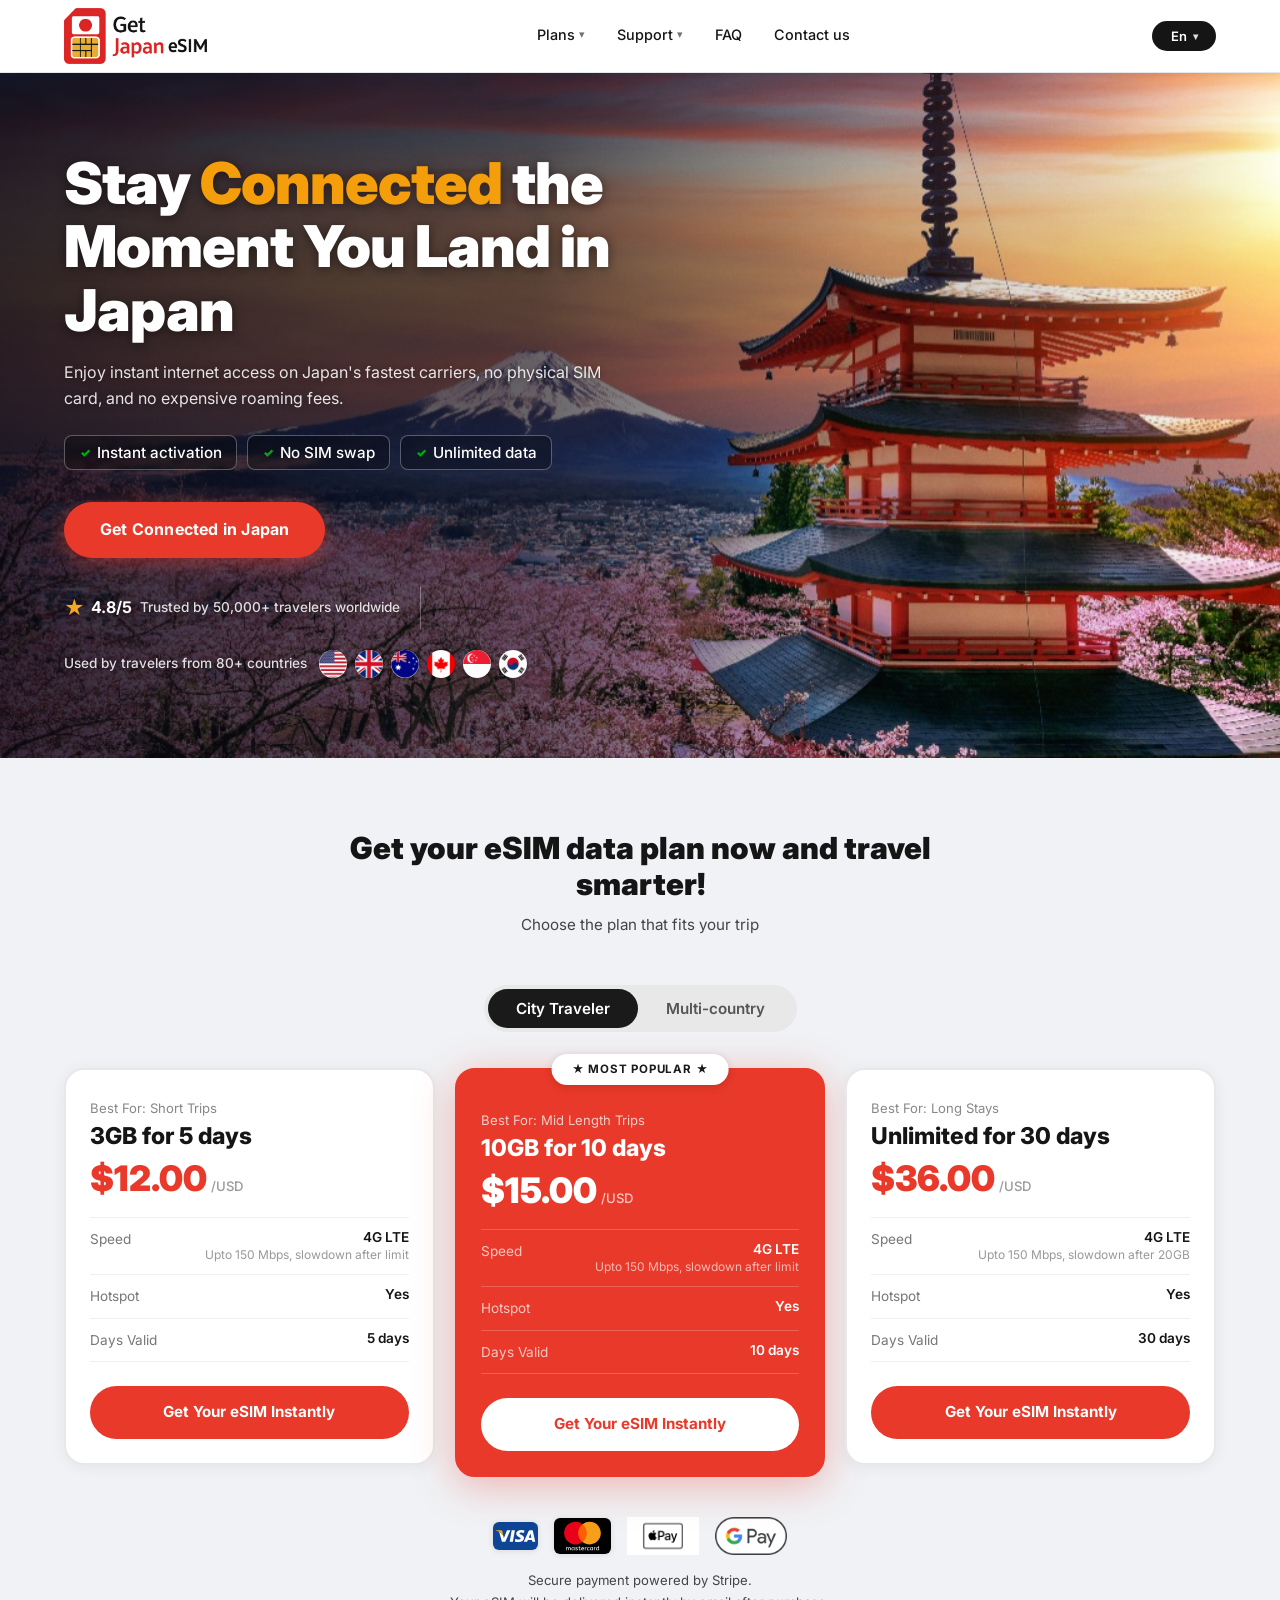
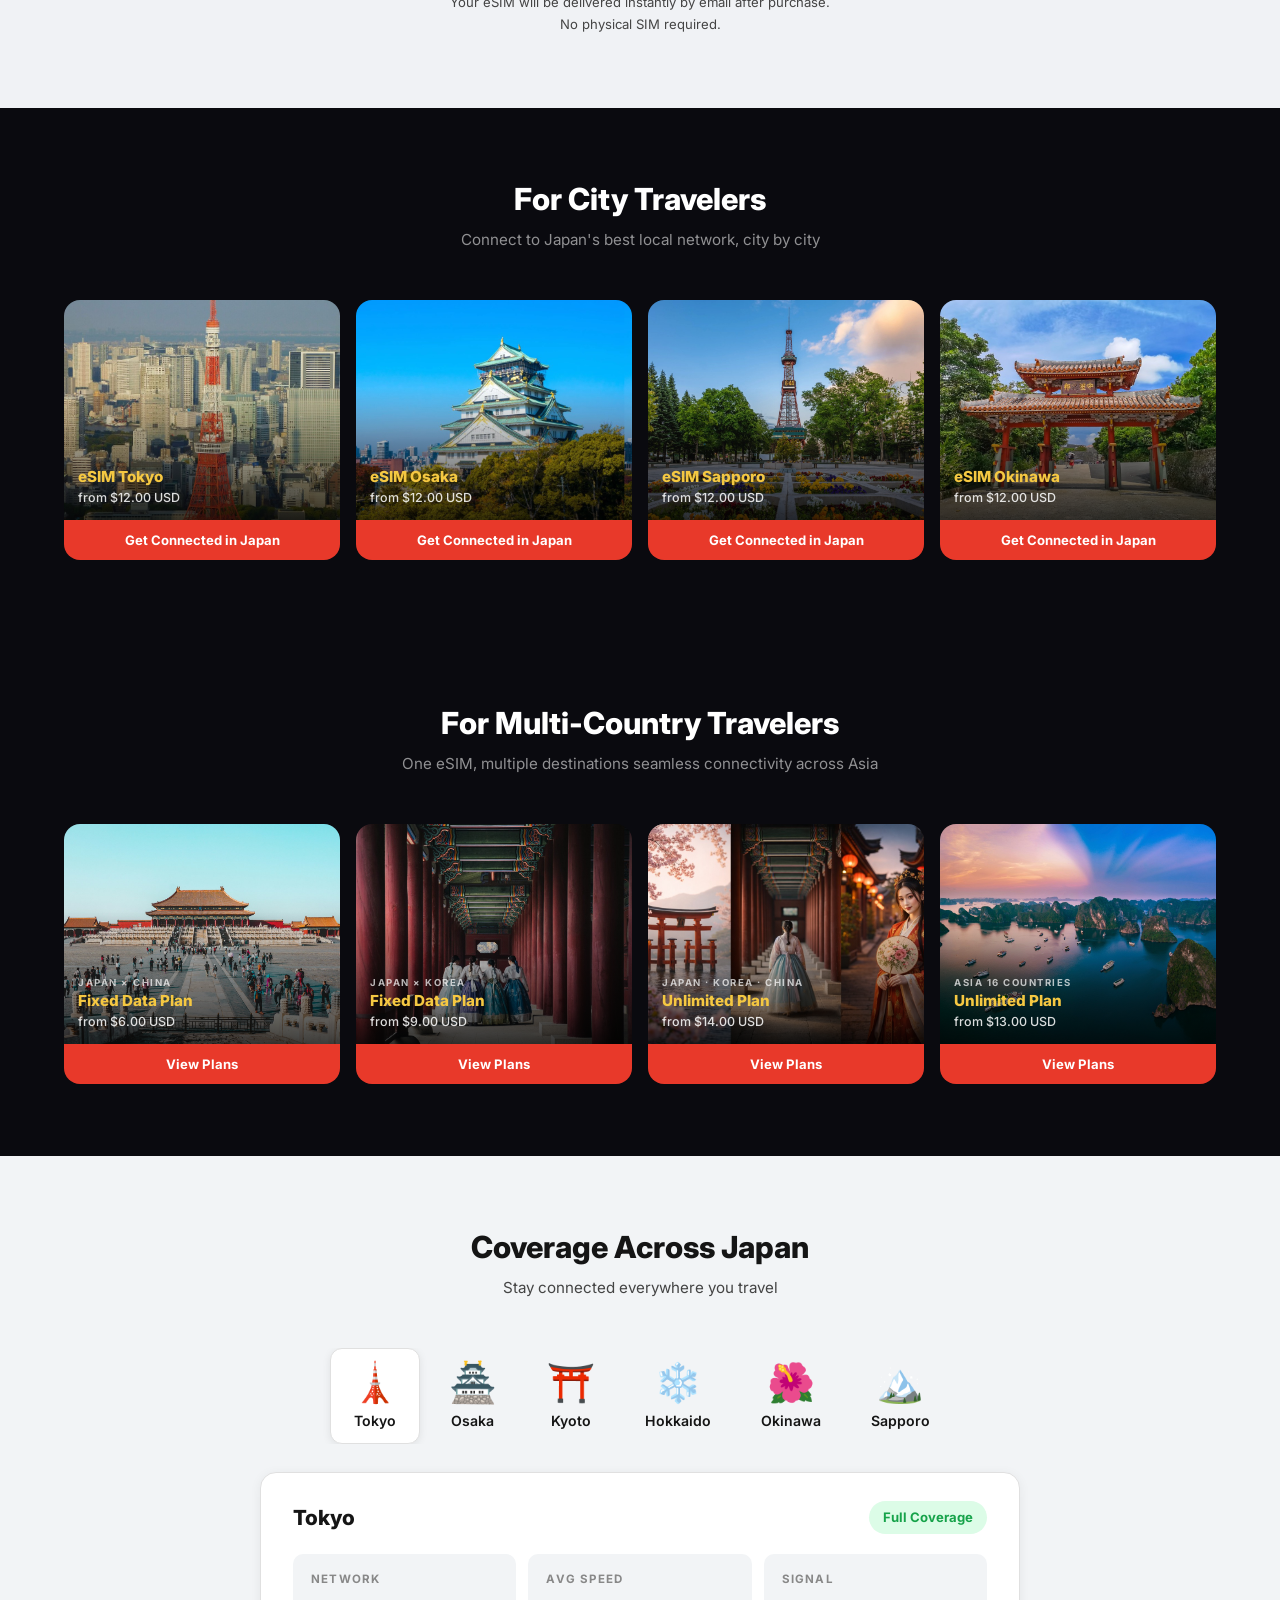
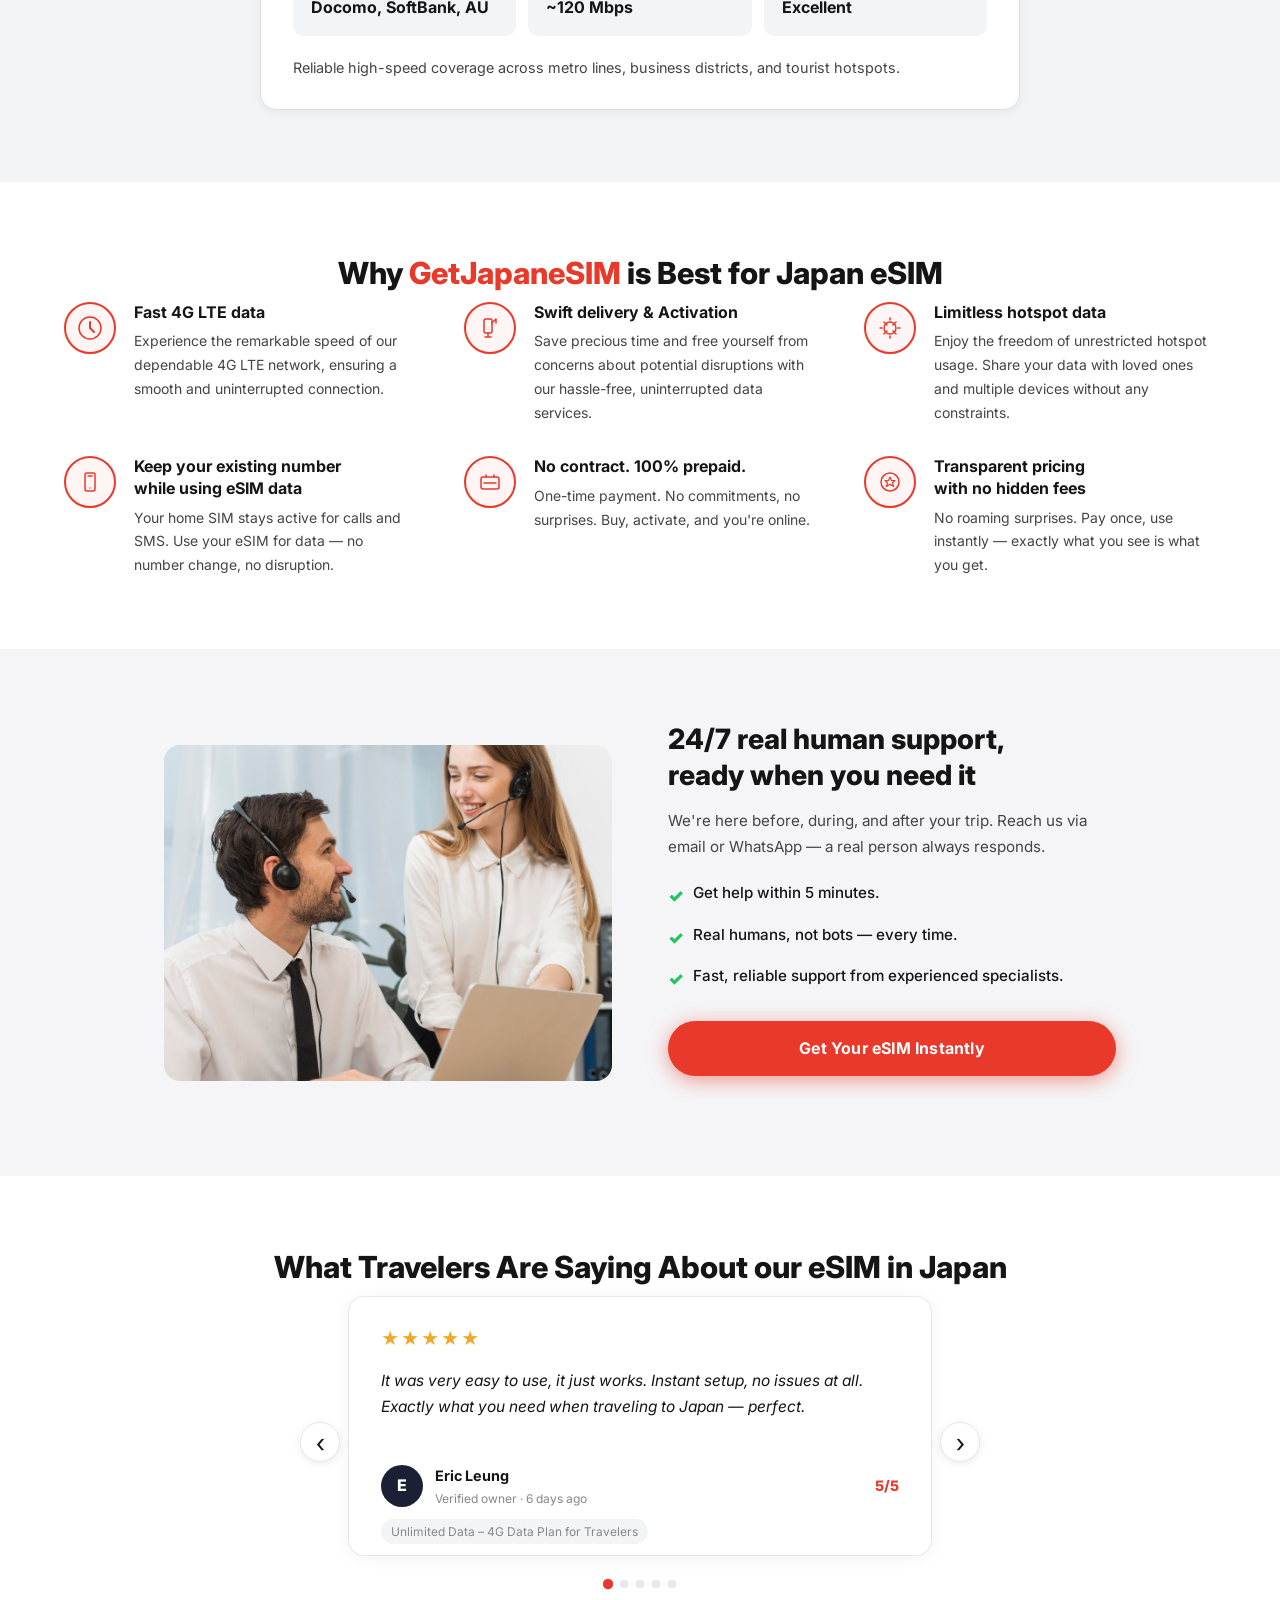
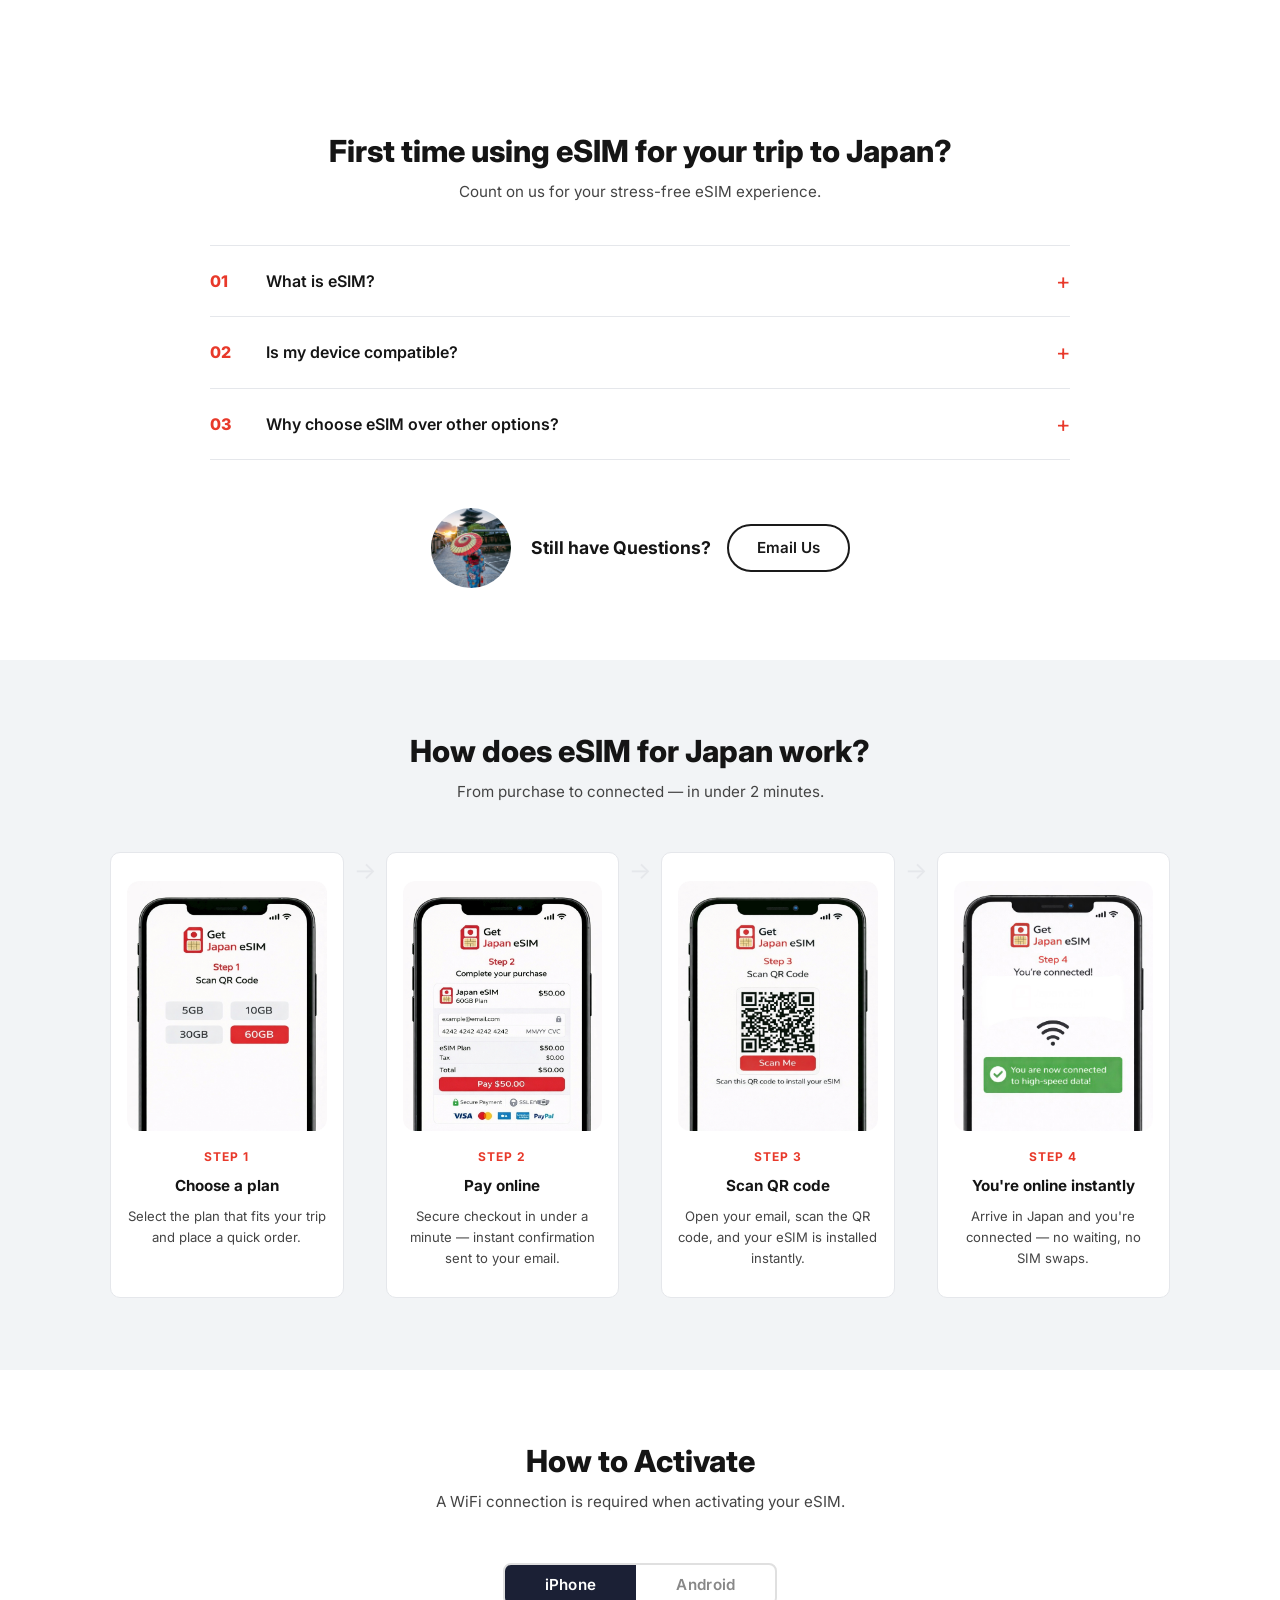
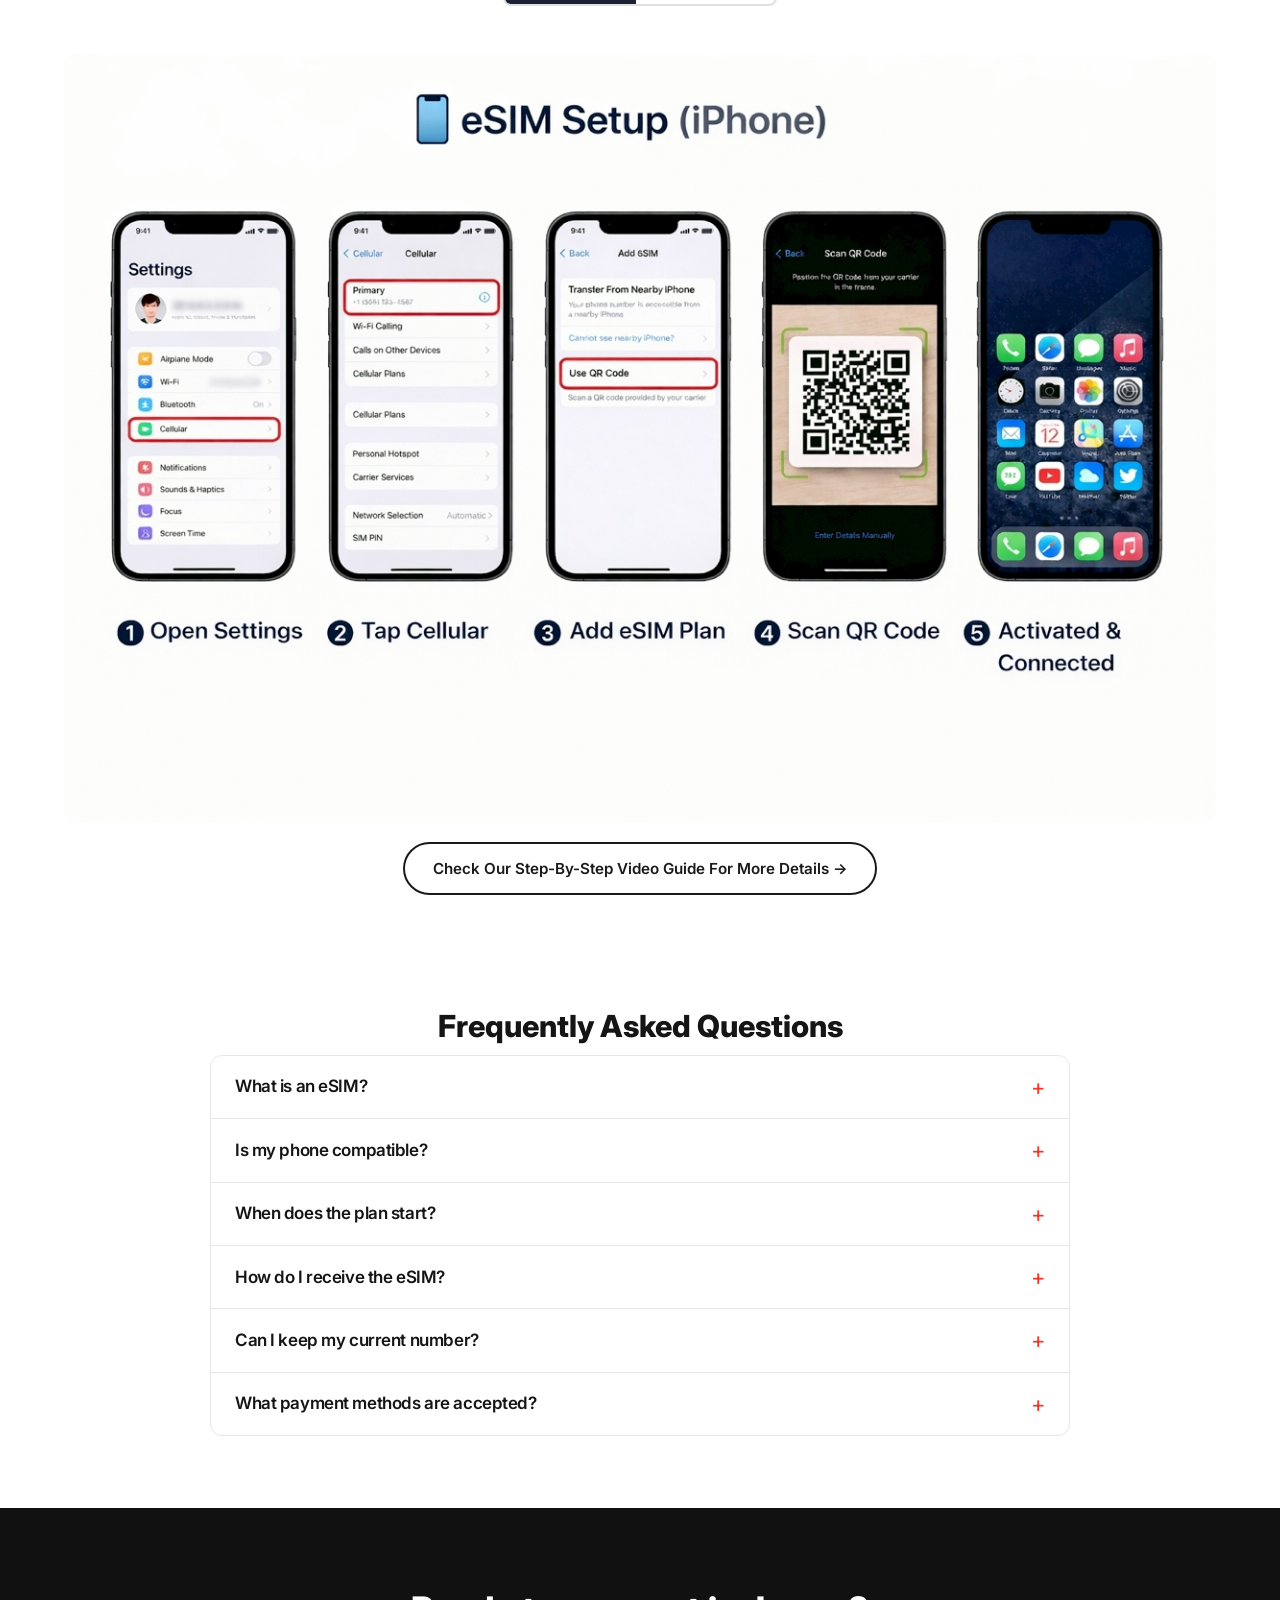
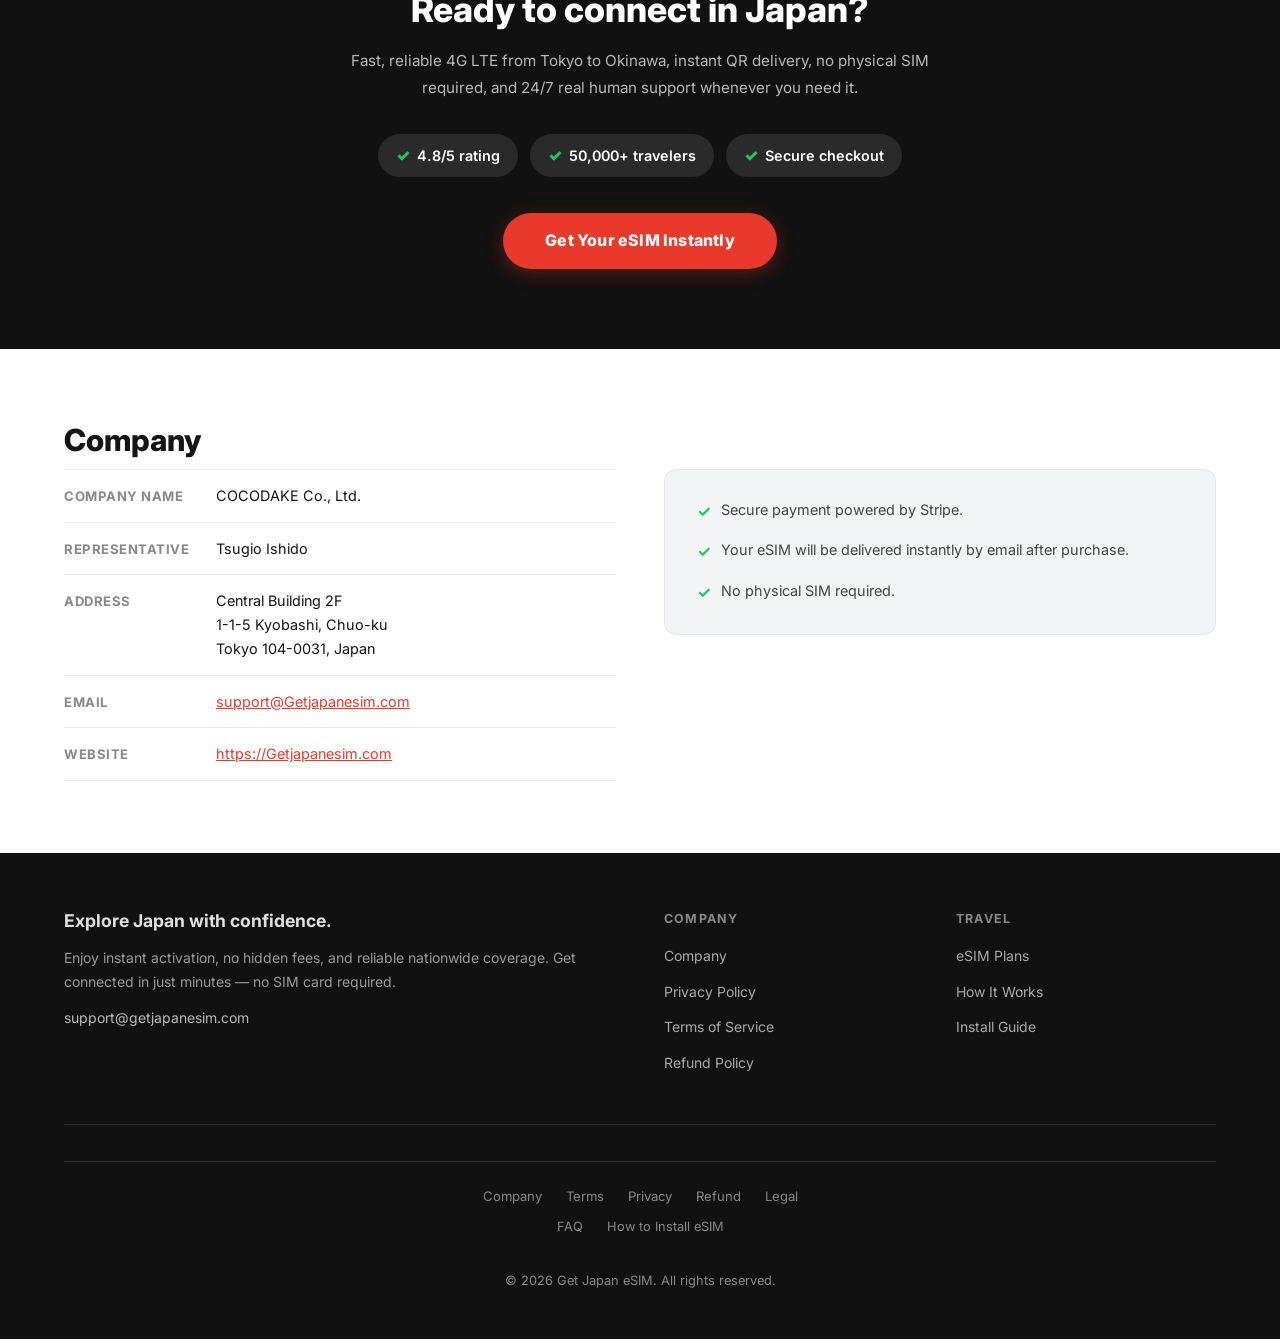
==== index.html @ dd9d8cd1 "feat(hero/desktop): En pill, dark check chips, single-line trust row, sub line-break (Figma) Made-wi" ====
<!DOCTYPE html>
<html lang="en">
<head>
  <meta charset="UTF-8">
  <meta name="viewport" content="width=device-width, initial-scale=1.0">
  <meta name="format-detection" content="telephone=no, address=no, email=no">
  <meta name="description" content="Get Japan eSIM – No.1 Tourist eSIM Provider. Fast 4G LTE & 5G data plans from $11.99 USD. Instant activation. 24/7 support. No physical SIM required.">
  <title>eSIM Japan – No.1 Tourist eSIM Provider in Japan | Getjapanesim.com</title>
  <link rel="stylesheet" href="css/style.css">
  <link rel="preconnect" href="https://fonts.googleapis.com">
  <link rel="preconnect" href="https://fonts.gstatic.com" crossorigin>
  <link href="https://fonts.googleapis.com/css2?family=Inter:wght@300;400;500;600;700;800;900&display=swap" rel="stylesheet">
</head>
<body>

<!-- ===== HEADER ===== -->
<header class="site-header" id="site-header">
  <div class="header-inner container">
    <!-- Logo -->
    <a href="index.html" class="site-logo">
      <img src="img/logo-transparent.png" alt="Get Japan eSIM" class="logo-img">
    </a>

    <!-- Desktop Nav -->
    <nav class="main-nav" id="main-nav">
      <ul class="main-nav__list">
        <li class="nav-item has-dropdown">
          <a href="#plans" class="nav-link">Plans <span class="caret">▾</span></a>
          <div class="dropdown">
            <a href="#plans">Nationwide Plans</a>
            <a href="#multi">Multi-Country Plans</a>
            <a href="#city">City Plans</a>
          </div>
        </li>
        <li class="nav-item has-dropdown">
          <a href="#" class="nav-link"><span data-i18n="nav.support">Support</span> <span class="caret">▾</span></a>
          <div class="dropdown">
            <a href="#devices" data-i18n="nav.compat">eSIM Compatible Phones</a>
            <a href="#install" data-i18n="nav.activate">eSIM Activation Guide</a>
            <a href="mailto:support@Getjapanesim.com" data-i18n="nav.contact">Contact</a>
          </div>
        </li>
        <li class="nav-item">
          <a href="#faq" class="nav-link">FAQ</a>
        </li>
        <li class="nav-item">
          <a href="mailto:support@Getjapanesim.com" class="nav-link">Contact us</a>
        </li>
      </ul>
    </nav>

    <!-- Language picker (dark pill) -->
    <div class="header-utils">
      <div class="util-dropdown util-dropdown--lang-pill" id="lang-dropdown">
        <button class="util-btn util-btn--pill" id="lang-btn">En <span class="caret">▾</span></button>
        <div class="util-menu">
          <a href="#" data-lang="en">English</a>
          <a href="#" data-lang="de">Deutsch</a>
          <a href="#" data-lang="zh">简体中文</a>
          <hr style="border:none;border-top:1px solid #eee;margin:4px 0;">
          <a href="#" data-currency="USD">USD</a>
          <a href="#" data-currency="EUR">EUR</a>
        </div>
      </div>
    </div>

    <button class="hamburger" id="hamburger" aria-label="Menu">
      <span></span><span></span><span></span>
    </button>
  </div>
</header>

<main>

<!-- ===== HERO ===== -->
<section class="hero-section">
  <div class="hero-bg"></div>
  <div class="container hero-container">
    <div class="hero-text">
      <h1 class="hero-title" data-i18n="hero.title">Stay <span class="hero-title--accent">Connected</span> the Moment You Land in Japan</h1>
      <p class="hero-sub" data-i18n="hero.sub">Enjoy instant internet access on Japan's fastest carriers,<br class="hero-sub-br"> no physical SIM card, and no expensive roaming fees.</p>
      <ul class="hero-checks">
        <li><span class="hero-check">✓</span> <span data-i18n="hero.check1">Instant activation</span></li>
        <li><span class="hero-check">✓</span> <span data-i18n="hero.check2">No SIM swap</span></li>
        <li><span class="hero-check">✓</span> <span data-i18n="hero.check3">Unlimited data</span></li>
      </ul>
      <a href="#plans" class="btn-shop" data-i18n="hero.btn">Get Connected in Japan</a>
      <div class="hero-trust-row">
        <div class="hero-trust-rating">
          <div class="hero-trust-stars">
            <span class="hero-star">★</span>
            <span class="hero-rating-num">4.8/5</span>
          </div>
          <span class="hero-trusted" data-i18n="hero.trusted2">Trusted by 50,000+ travelers worldwide</span>
        </div>
        <div class="hero-trust-divider"></div>
        <div class="hero-trust-flags">
          <span class="hero-trusted" data-i18n="hero.trusted1">Used by travelers from 80+ countries</span>
          <div class="hero-flags" aria-label="Countries our travelers come from">
            <img src="img/flags/flag-us.png" alt="USA"            class="hero-flag" loading="lazy" decoding="async">
            <img src="img/flags/flag-gb.png" alt="United Kingdom" class="hero-flag" loading="lazy" decoding="async">
            <img src="img/flags/flag-au.png" alt="Australia"      class="hero-flag" loading="lazy" decoding="async">
            <img src="img/flags/flag-ca.png" alt="Canada"         class="hero-flag" loading="lazy" decoding="async">
            <img src="img/flags/flag-sg.png" alt="Singapore"      class="hero-flag" loading="lazy" decoding="async">
            <img src="img/flags/flag-kr.png" alt="South Korea"    class="hero-flag" loading="lazy" decoding="async">
          </div>
        </div>
      </div>
    </div>
  </div>
  <div class="hero-bottom-image" aria-hidden="true"></div>
</section>

<!-- ===== BEST PLANS ===== -->
<section class="section plans-section" id="plans">
  <div class="container">
    <h2 class="section-title plans-section__title" data-i18n="plans.title">Get your eSIM data plan now and travel smarter!</h2>
    <p class="section-sub" data-i18n="plans.sub">Choose the plan that fits your trip</p>

    <!-- タブ切り替え -->
    <div class="plans-tabs">
      <button class="plans-tab plans-tab--active" data-tab="city" data-i18n="plans.tab.city">City Traveler</button>
      <button class="plans-tab" data-tab="multi" data-i18n="plans.tab.multi">Multi-country</button>
    </div>

    <!-- City Traveler プラン -->
    <div class="plans-panel" id="plans-panel-city">
      <div class="plans-grid">

        <!-- Plan 1: 3GB/5days -->
        <div class="plan-card">
          <p class="plan-best-for" data-i18n="plan.city.bestfor1">Best For: Short Trips</p>
          <h3 class="plan-title">3GB for 5 days</h3>
          <div class="plan-price-main" data-jpy="1800"><span class="plan-price-amount">$12.00</span><span class="plan-price-usd">/USD</span></div>
          <div class="plan-features-table">
            <div class="plan-feat-row">
              <span class="plan-feat-label" data-i18n="plan.feat.speed">Speed</span>
              <span class="plan-feat-value">4G LTE<br><small>Upto 150 Mbps, slowdown after limit</small></span>
            </div>
            <div class="plan-feat-row">
              <span class="plan-feat-label" data-i18n="plan.feat.hotspot">Hotspot</span>
              <span class="plan-feat-value" data-i18n="plan.feat.yes">Yes</span>
            </div>
            <div class="plan-feat-row">
              <span class="plan-feat-label" data-i18n="plan.feat.days">Days Valid</span>
              <span class="plan-feat-value">5 days</span>
            </div>
          </div>
          <a href="#" class="btn-buy" data-i18n="plan.buy">Get Your eSIM Instantly</a>
        </div>

        <!-- Plan 2: 10GB/10days - Featured -->
        <div class="plan-card plan-card--featured">
          <span class="popular-badge" data-i18n="plan.popular">★ MOST POPULAR ★</span>
          <p class="plan-best-for" data-i18n="plan.city.bestfor2">Best For: Mid Length Trips</p>
          <h3 class="plan-title">10GB for 10 days</h3>
          <div class="plan-price-main" data-jpy="2250"><span class="plan-price-amount">$15.00</span><span class="plan-price-usd">/USD</span></div>
          <div class="plan-features-table">
            <div class="plan-feat-row">
              <span class="plan-feat-label" data-i18n="plan.feat.speed">Speed</span>
              <span class="plan-feat-value">4G LTE<br><small>Upto 150 Mbps, slowdown after limit</small></span>
            </div>
            <div class="plan-feat-row">
              <span class="plan-feat-label" data-i18n="plan.feat.hotspot">Hotspot</span>
              <span class="plan-feat-value" data-i18n="plan.feat.yes">Yes</span>
            </div>
            <div class="plan-feat-row">
              <span class="plan-feat-label" data-i18n="plan.feat.days">Days Valid</span>
              <span class="plan-feat-value">10 days</span>
            </div>
          </div>
          <a href="#" class="btn-buy" data-i18n="plan.buy">Get Your eSIM Instantly</a>
        </div>

        <!-- Plan 3: Unlimited/30days -->
        <div class="plan-card">
          <p class="plan-best-for" data-i18n="plan.city.bestfor3">Best For: Long Stays</p>
          <h3 class="plan-title" data-i18n="plan.city.title3">Unlimited for 30 days</h3>
          <div class="plan-price-main" data-jpy="5400"><span class="plan-price-amount">$36.00</span><span class="plan-price-usd">/USD</span></div>
          <div class="plan-features-table">
            <div class="plan-feat-row">
              <span class="plan-feat-label" data-i18n="plan.feat.speed">Speed</span>
              <span class="plan-feat-value">4G LTE<br><small>Upto 150 Mbps, slowdown after 20GB</small></span>
            </div>
            <div class="plan-feat-row">
              <span class="plan-feat-label" data-i18n="plan.feat.hotspot">Hotspot</span>
              <span class="plan-feat-value" data-i18n="plan.feat.yes">Yes</span>
            </div>
            <div class="plan-feat-row">
              <span class="plan-feat-label" data-i18n="plan.feat.days">Days Valid</span>
              <span class="plan-feat-value">30 days</span>
            </div>
          </div>
          <a href="#" class="btn-buy" data-i18n="plan.buy">Get Your eSIM Instantly</a>
        </div>

      </div>
    </div>

    <!-- Multi-country プラン -->
    <div class="plans-panel plans-panel--hidden" id="plans-panel-multi">
      <div class="plans-grid">

        <!-- Plan 1: 3GB/5days -->
        <div class="plan-card">
          <p class="plan-best-for" data-i18n="plan.multi.bestfor1">Best For: Quick Multi-Country Trips</p>
          <h3 class="plan-title">3GB for 5 days</h3>
          <div class="plan-price-main" data-jpy="2100"><span class="plan-price-amount">$14.00</span><span class="plan-price-usd">/USD</span></div>
          <div class="plan-features-table">
            <div class="plan-feat-row">
              <span class="plan-feat-label" data-i18n="plan.feat.speed">Speed</span>
              <span class="plan-feat-value">4G LTE<br><small>Upto 150 Mbps, slowdown after limit</small></span>
            </div>
            <div class="plan-feat-row">
              <span class="plan-feat-label" data-i18n="plan.feat.hotspot">Hotspot</span>
              <span class="plan-feat-value" data-i18n="plan.feat.yes">Yes</span>
            </div>
            <div class="plan-feat-row">
              <span class="plan-feat-label" data-i18n="plan.feat.days">Days Valid</span>
              <span class="plan-feat-value">5 days</span>
            </div>
          </div>
          <a href="#" class="btn-buy" data-i18n="plan.buy">Get Your eSIM Instantly</a>
        </div>

        <!-- Plan 2: 10GB/10days - Featured -->
        <div class="plan-card plan-card--featured">
          <span class="popular-badge" data-i18n="plan.popular">★ MOST POPULAR ★</span>
          <p class="plan-best-for" data-i18n="plan.multi.bestfor2">Best For: Multi-Country Travel</p>
          <h3 class="plan-title">10GB for 10 days</h3>
          <div class="plan-price-main" data-jpy="3300"><span class="plan-price-amount">$22.00</span><span class="plan-price-usd">/USD</span></div>
          <div class="plan-features-table">
            <div class="plan-feat-row">
              <span class="plan-feat-label" data-i18n="plan.feat.speed">Speed</span>
              <span class="plan-feat-value">4G LTE<br><small>Upto 150 Mbps, slowdown after limit</small></span>
            </div>
            <div class="plan-feat-row">
              <span class="plan-feat-label" data-i18n="plan.feat.hotspot">Hotspot</span>
              <span class="plan-feat-value" data-i18n="plan.feat.yes">Yes</span>
            </div>
            <div class="plan-feat-row">
              <span class="plan-feat-label" data-i18n="plan.feat.days">Days Valid</span>
              <span class="plan-feat-value">10 days</span>
            </div>
          </div>
          <a href="#" class="btn-buy" data-i18n="plan.buy">Get Your eSIM Instantly</a>
        </div>

        <!-- Plan 3: Unlimited/30days -->
        <div class="plan-card">
          <p class="plan-best-for" data-i18n="plan.multi.bestfor3">Best For: Extended Multi-Country Stays</p>
          <h3 class="plan-title" data-i18n="plan.multi.title3">Unlimited for 30 days</h3>
          <div class="plan-price-main" data-jpy="6750"><span class="plan-price-amount">$45.00</span><span class="plan-price-usd">/USD</span></div>
          <div class="plan-features-table">
            <div class="plan-feat-row">
              <span class="plan-feat-label" data-i18n="plan.feat.speed">Speed</span>
              <span class="plan-feat-value">4G LTE<br><small>Upto 150 Mbps, slowdown after 20GB</small></span>
            </div>
            <div class="plan-feat-row">
              <span class="plan-feat-label" data-i18n="plan.feat.hotspot">Hotspot</span>
              <span class="plan-feat-value" data-i18n="plan.feat.yes">Yes</span>
            </div>
            <div class="plan-feat-row">
              <span class="plan-feat-label" data-i18n="plan.feat.days">Days Valid</span>
              <span class="plan-feat-value">30 days</span>
            </div>
          </div>
          <a href="#" class="btn-buy" data-i18n="plan.buy">Get Your eSIM Instantly</a>
        </div>

      </div>
    </div>

    <!-- 決済方法 -->
    <div class="payment-info">
      <div class="payment-logos">
        <img src="img/pay/visa.svg" alt="Visa" class="pay-logo-img pay-logo-img--visa">
        <img src="img/pay/mastercard.svg" alt="Mastercard" class="pay-logo-img pay-logo-img--mc">
        <img src="img/pay/applepay.png" alt="Apple Pay" class="pay-logo-img pay-logo-img--apple">
        <img src="img/pay/googlepay.png" alt="Google Pay" class="pay-logo-img pay-logo-img--google">
      </div>
      <p data-i18n="plan.pay1">Secure payment powered by Stripe.</p>
      <p data-i18n="plan.pay2">Your eSIM will be delivered instantly by email after purchase.</p>
      <p data-i18n="plan.pay3">No physical SIM required.</p>
    </div>

  </div>
</section>

<!-- ===== CITY PLANS ===== -->
<!-- ===== CITY PLANS ===== -->
<section class="section dest-section city-section" id="city">
  <div class="container">
    <h2 class="section-title section-title--center" data-i18n="city.title">For City Travelers</h2>
    <p class="section-sub section-sub--center" data-i18n="city.sub">Connect to Japan's best local network, city by city</p>
    <div class="dest-grid">

      <a href="#plans" class="dest-card">
        <div class="dest-card__img city-img--tokyo">
          <div class="dest-card__overlay">
            <span class="dest-card__name">eSIM Tokyo</span>
            <span class="dest-card__price" data-jpy="1800" data-prefix="from ">from $12.00 USD</span>
          </div>
        </div>
        <button class="dest-card__btn" data-i18n="city.shop">Get Connected in Japan</button>
      </a>

      <a href="#plans" class="dest-card">
        <div class="dest-card__img city-img--osaka">
          <div class="dest-card__overlay">
            <span class="dest-card__name">eSIM Osaka</span>
            <span class="dest-card__price" data-jpy="1800" data-prefix="from ">from $12.00 USD</span>
          </div>
        </div>
        <button class="dest-card__btn" data-i18n="city.shop">Get Connected in Japan</button>
      </a>

      <a href="#plans" class="dest-card">
        <div class="dest-card__img city-img--sapporo">
          <div class="dest-card__overlay">
            <span class="dest-card__name">eSIM Sapporo</span>
            <span class="dest-card__price" data-jpy="1800" data-prefix="from ">from $12.00 USD</span>
          </div>
        </div>
        <button class="dest-card__btn" data-i18n="city.shop">Get Connected in Japan</button>
      </a>

      <a href="#plans" class="dest-card">
        <div class="dest-card__img city-img--okinawa">
          <div class="dest-card__overlay">
            <span class="dest-card__name">eSIM Okinawa</span>
            <span class="dest-card__price" data-jpy="1800" data-prefix="from ">from $12.00 USD</span>
          </div>
        </div>
        <button class="dest-card__btn" data-i18n="city.shop">Get Connected in Japan</button>
      </a>

    </div>
  </div>
</section>

<!-- ===== MULTI-COUNTRY PLANS ===== -->
<section class="section dest-section multi-section" id="multi">
  <div class="container">
    <h2 class="section-title section-title--center" data-i18n="multi.title">For Multi-Country Travelers</h2>
    <p class="section-sub section-sub--center" data-i18n="multi.sub">One eSIM, multiple destinations seamless connectivity across Asia</p>
    <div class="dest-grid">

      <a href="#plans" class="dest-card">
        <div class="dest-card__img multi-img--jpcn">
          <div class="dest-card__overlay">
            <span class="dest-card__region">JAPAN × CHINA</span>
            <span class="dest-card__name">Fixed Data Plan</span>
            <span class="dest-card__price" data-jpy="900" data-prefix="from ">from $6.00 USD</span>
          </div>
        </div>
        <button class="dest-card__btn" data-i18n="multi.view">View Plans</button>
      </a>

      <a href="#plans" class="dest-card">
        <div class="dest-card__img multi-img--jpkr">
          <div class="dest-card__overlay">
            <span class="dest-card__region">JAPAN × KOREA</span>
            <span class="dest-card__name">Fixed Data Plan</span>
            <span class="dest-card__price" data-jpy="1350" data-prefix="from ">from $9.00 USD</span>
          </div>
        </div>
        <button class="dest-card__btn" data-i18n="multi.view">View Plans</button>
      </a>

      <a href="#plans" class="dest-card">
        <div class="dest-card__img multi-img--jpkrcn">
          <div class="dest-card__overlay">
            <span class="dest-card__region">JAPAN · KOREA · CHINA</span>
            <span class="dest-card__name">Unlimited Plan</span>
            <span class="dest-card__price" data-jpy="2100" data-prefix="from ">from $14.00 USD</span>
          </div>
        </div>
        <button class="dest-card__btn" data-i18n="multi.view">View Plans</button>
      </a>

      <a href="#plans" class="dest-card">
        <div class="dest-card__img multi-img--asia">
          <div class="dest-card__overlay">
            <span class="dest-card__region">ASIA 16 COUNTRIES</span>
            <span class="dest-card__name">Unlimited Plan</span>
            <span class="dest-card__price" data-jpy="1950" data-prefix="from ">from $13.00 USD</span>
          </div>
        </div>
        <button class="dest-card__btn" data-i18n="multi.view">View Plans</button>
      </a>

    </div>
  </div>
</section>

<!-- ===== COVERAGE ===== -->
<section class="section coverage-section" id="coverage">
  <div class="container">
    <h2 class="section-title section-title--center" data-i18n="cov.title">Coverage Across Japan</h2>
    <p class="section-sub section-sub--center" data-i18n="cov.sub">Stay connected everywhere you travel</p>

    <!-- 都市タブ -->
    <div class="coverage-cities">
      <button class="coverage-city coverage-city--active" data-city="tokyo">
        <span class="coverage-city__icon">🗼</span>
        <span class="coverage-city__name">Tokyo</span>
      </button>
      <button class="coverage-city" data-city="osaka">
        <span class="coverage-city__icon">🏯</span>
        <span class="coverage-city__name">Osaka</span>
      </button>
      <button class="coverage-city" data-city="kyoto">
        <span class="coverage-city__icon">⛩️</span>
        <span class="coverage-city__name">Kyoto</span>
      </button>
      <button class="coverage-city" data-city="hokkaido">
        <span class="coverage-city__icon">❄️</span>
        <span class="coverage-city__name">Hokkaido</span>
      </button>
      <button class="coverage-city" data-city="okinawa">
        <span class="coverage-city__icon">🌺</span>
        <span class="coverage-city__name">Okinawa</span>
      </button>
      <button class="coverage-city" data-city="sapporo">
        <span class="coverage-city__icon">🏔️</span>
        <span class="coverage-city__name">Sapporo</span>
      </button>
    </div>

    <!-- 詳細カード -->
    <div class="coverage-card" id="coverage-card">
      <div class="coverage-card__header">
        <h3 class="coverage-card__city" id="cov-city-name">Tokyo</h3>
        <span class="coverage-card__badge">Full Coverage</span>
      </div>
      <div class="coverage-card__metrics">
        <div class="coverage-metric">
          <span class="coverage-metric__label">NETWORK</span>
          <span class="coverage-metric__value" id="cov-network">Docomo, SoftBank, AU</span>
        </div>
        <div class="coverage-metric">
          <span class="coverage-metric__label">AVG SPEED</span>
          <span class="coverage-metric__value" id="cov-speed">~120 Mbps</span>
        </div>
        <div class="coverage-metric">
          <span class="coverage-metric__label">SIGNAL</span>
          <span class="coverage-metric__value" id="cov-signal">Excellent</span>
        </div>
      </div>
      <p class="coverage-card__desc" id="cov-desc">Reliable high-speed coverage across metro lines, business districts, and tourist hotspots.</p>
    </div>

  </div>
</section>

<!-- ===== WHY ESIMJAPAN ===== -->
<section class="section why-section" id="why">
  <div class="container">
    <h2 class="section-title why-title">Why <span class="why-title--accent">GetJapaneSIM</span> is<br class="why-mobile-br"> Best for Japan eSIM</h2>
    <div class="why-grid">

      <div class="why-item">
        <div class="why-icon">
          <svg viewBox="0 0 26 26" fill="none" xmlns="http://www.w3.org/2000/svg">
            <circle cx="13" cy="13" r="11" stroke="#E8392A" stroke-width="1.5"/>
            <path d="M13 7 L13 13 L17 17" stroke="#E8392A" stroke-width="2" stroke-linecap="round" stroke-linejoin="round"/>
          </svg>
        </div>
        <div class="why-content">
          <h3>Fast 4G LTE data</h3>
          <p>Experience the remarkable speed of our dependable 4G LTE network, ensuring a smooth and uninterrupted connection.</p>
        </div>
      </div>

      <div class="why-item">
        <div class="why-icon">
          <svg viewBox="0 0 26 26" fill="none" xmlns="http://www.w3.org/2000/svg">
            <rect x="7" y="4" width="8" height="14" rx="1.5" stroke="#E8392A" stroke-width="1.5"/>
            <path d="M11 18 L11 22 M8 22 L14 22 M15 8 L19 4 L19 8" stroke="#E8392A" stroke-width="1.5" stroke-linecap="round" stroke-linejoin="round"/>
          </svg>
        </div>
        <div class="why-content">
          <h3>Swift delivery &amp; Activation</h3>
          <p>Save precious time and free yourself from concerns about potential disruptions with our hassle-free, uninterrupted data services.</p>
        </div>
      </div>

      <div class="why-item">
        <div class="why-icon">
          <svg viewBox="0 0 26 26" fill="none" xmlns="http://www.w3.org/2000/svg">
            <circle cx="13" cy="13" r="6" stroke="#E8392A" stroke-width="1.5"/>
            <path d="M13 5 L13 3 M13 21 L13 23 M5 13 L3 13 M21 13 L23 13" stroke="#E8392A" stroke-width="1.5" stroke-linecap="round"/>
            <path d="M16 10 L19 7 M16 16 L19 19 M10 16 L7 19 M10 10 L7 7" stroke="#E8392A" stroke-width="1.5" stroke-linecap="round"/>
          </svg>
        </div>
        <div class="why-content">
          <h3>Limitless hotspot data</h3>
          <p>Enjoy the freedom of unrestricted hotspot usage. Share your data with loved ones and multiple devices without any constraints.</p>
        </div>
      </div>

      <div class="why-item">
        <div class="why-icon">
          <svg viewBox="0 0 26 26" fill="none" xmlns="http://www.w3.org/2000/svg">
            <rect x="8" y="4" width="10" height="18" rx="2" stroke="#E8392A" stroke-width="1.5"/>
            <path d="M11 7 L15 7 M13 19 L13 19" stroke="#E8392A" stroke-width="1.5" stroke-linecap="round"/>
          </svg>
        </div>
        <div class="why-content">
          <h3>Keep your existing number<br>while using eSIM data</h3>
          <p>Your home SIM stays active for calls and SMS. Use your eSIM for data — no number change, no disruption.</p>
        </div>
      </div>

      <div class="why-item">
        <div class="why-icon">
          <svg viewBox="0 0 26 26" fill="none" xmlns="http://www.w3.org/2000/svg">
            <rect x="4" y="8" width="18" height="12" rx="2" stroke="#E8392A" stroke-width="1.5"/>
            <path d="M9 8 L9 6 M17 8 L17 6 M7 14 L19 14" stroke="#E8392A" stroke-width="1.5" stroke-linecap="round"/>
          </svg>
        </div>
        <div class="why-content">
          <h3>No contract. 100% prepaid.</h3>
          <p>One-time payment. No commitments, no surprises. Buy, activate, and you're online.</p>
        </div>
      </div>

      <div class="why-item">
        <div class="why-icon">
          <svg viewBox="0 0 26 26" fill="none" xmlns="http://www.w3.org/2000/svg">
            <circle cx="13" cy="13" r="9" stroke="#E8392A" stroke-width="1.5"/>
            <path d="M13 8 L14.5 11.5 L18 11.5 L15.5 13.8 L16.5 17.5 L13 15.2 L9.5 17.5 L10.5 13.8 L8 11.5 L11.5 11.5 Z" stroke="#E8392A" stroke-width="1.2" stroke-linejoin="round"/>
          </svg>
        </div>
        <div class="why-content">
          <h3>Transparent pricing<br>with no hidden fees</h3>
          <p>No roaming surprises. Pay once, use instantly — exactly what you see is what you get.</p>
        </div>
      </div>

    </div>
  </div>
</section>

<!-- ===== 24/7 SUPPORT ===== -->
<section class="support-section" id="support">
  <div class="container support-inner">
    <!-- 写真エリア（後で差し替え） -->
    <div class="support-photo">
      <img src="img/support-photo.jpg" alt="24/7 Customer Support Team" class="support-photo__img" onerror="this.style.display='none'">
    </div>
    <div class="support-text">
      <h2 data-i18n="sup.title">24/7 real human support,<br class="sup-mobile-br"> ready when you need it</h2>
      <p data-i18n="sup.p">We're here before, during, and after your trip. Reach us via email or WhatsApp — a real person always responds.</p>
      <ul class="support-list">
        <li>
          <span class="support-check">✓</span>
          <span data-i18n="sup.li1">Get help within 5 minutes.</span>
        </li>
        <li>
          <span class="support-check">✓</span>
          <span data-i18n="sup.li2">Real humans, not bots — every time.</span>
        </li>
        <li>
          <span class="support-check">✓</span>
          <span data-i18n="sup.li3">Fast, reliable support from experienced specialists.</span>
        </li>
      </ul>
      <a href="#plans" class="btn-shop support-cta" data-i18n="plan.buy">Get Your eSIM Instantly</a>
    </div>
  </div>
</section>

<!-- ===== REVIEWS ===== -->
<section class="section reviews-section" id="reviews">
  <div class="container">
    <h2 class="section-title" data-i18n="rev.title">What Travelers Are Saying About our eSIM in Japan</h2>
    <div class="reviews-carousel">
      <button class="carousel-btn carousel-btn--prev" aria-label="Previous review">&#8249;</button>
      <div class="reviews-track">

        <div class="review-card active">
          <div class="review-stars">★★★★★</div>
          <p class="review-text">It was very easy to use, it just works. Instant setup, no issues at all. Exactly what you need when traveling to Japan — perfect.</p>
          <div class="review-bottom">
            <div class="review-top">
              <div class="review-avatar">E</div>
              <div>
                <div class="review-name">Eric Leung</div>
                <div class="review-badge">Verified owner · 6 days ago</div>
              </div>
              <div class="review-score">5/5</div>
            </div>
            <div class="review-plan-tag">Unlimited Data – 4G Data Plan for Travelers</div>
          </div>
        </div>

        <div class="review-card">
          <div class="review-stars">★★★★★</div>
          <p class="review-text">As always, everything perfect! Used it multiple times for Japan trips and it never lets me down. Fast connection, easy activation.</p>
          <div class="review-bottom">
            <div class="review-top">
              <div class="review-avatar">M</div>
              <div>
                <div class="review-name">Matteo</div>
                <div class="review-badge">Verified owner · 2 weeks ago</div>
              </div>
              <div class="review-score">5/5</div>
            </div>
            <div class="review-plan-tag">Unlimited Data – 4G Data Plan for Travelers</div>
          </div>
        </div>

        <div class="review-card">
          <div class="review-stars">★★★★★</div>
          <p class="review-text">Very affordable price. Wide plan variation. I contacted the service desk once — the response was very quick and trustable. Highly recommend.</p>
          <div class="review-bottom">
            <div class="review-top">
              <div class="review-avatar">A</div>
              <div>
                <div class="review-name">Anonymous</div>
                <div class="review-badge">Verified owner · 2 weeks ago</div>
              </div>
              <div class="review-score">5/5</div>
            </div>
            <div class="review-plan-tag">Unlimited Data – 4G Data Plan for Travelers</div>
          </div>
        </div>

        <div class="review-card">
          <div class="review-stars">★★★★★</div>
          <p class="review-text">This is my second time using this plan. It was great! I always had service and it never slowed down no matter what I downloaded. Will use again.</p>
          <div class="review-bottom">
            <div class="review-top">
              <div class="review-avatar">T</div>
              <div>
                <div class="review-name">Tiffany</div>
                <div class="review-badge">Verified owner · 4 weeks ago</div>
              </div>
              <div class="review-score">5/5</div>
            </div>
            <div class="review-plan-tag">5G Unlimited Max Data</div>
          </div>
        </div>

        <div class="review-card">
          <div class="review-stars">★★★★★</div>
          <p class="review-text">First time using eSIM. I got a great experience with eSIM Japan. They guided me quickly when I had trouble, and it worked very smoothly.</p>
          <div class="review-bottom">
            <div class="review-top">
              <div class="review-avatar">H</div>
              <div>
                <div class="review-name">Hong Wu Savland</div>
                <div class="review-badge">Verified owner · 1 month ago</div>
              </div>
              <div class="review-score">5/5</div>
            </div>
            <div class="review-plan-tag">eSIM Japan &amp; China Fixed Data</div>
          </div>
        </div>

      </div>
      <button class="carousel-btn carousel-btn--next" aria-label="Next review">&#8250;</button>
      <div class="carousel-dots">
        <button class="carousel-dot active" data-idx="0" aria-label="Review 1"></button>
        <button class="carousel-dot" data-idx="1" aria-label="Review 2"></button>
        <button class="carousel-dot" data-idx="2" aria-label="Review 3"></button>
        <button class="carousel-dot" data-idx="3" aria-label="Review 4"></button>
        <button class="carousel-dot" data-idx="4" aria-label="Review 5"></button>
      </div>
    </div>
  </div>
</section>

<!-- ===== FIRST TIME ESIM ===== -->
<section class="section first-time-section" id="first-time">
  <div class="container">
    <h2 class="section-title" data-i18n="ft.title">First time using eSIM for your trip to Japan?</h2>
    <p class="ft-sub" data-i18n="ft.sub">Count on us for your stress-free eSIM experience.</p>

    <div class="ft-accordion">
      <div class="ft-item">
        <button class="ft-q" data-ft="ft1">
          <span class="ft-num">01</span>
          <span class="ft-title">What is eSIM?</span>
          <span class="ft-arrow">+</span>
        </button>
        <div class="ft-a" id="ft1">
          <p>eSIM, short for embedded SIM, provides a hassle-free solution for travelers seeking mobile data access abroad without the need to swap out physical SIM cards. Our user-friendly eSIM data plans are swiftly delivered to your email within 5 to 15 minutes of payment. Say goodbye to the hassle of queuing up for a physical SIM card while traveling. With eSIM, you can keep your original physical SIM for receiving SMS and calls from your home country. Unlock the advantages of eSIM with a quick QR code scan and kickstart your remarkable journey with our exceptional eSIM data plans.</p>
        </div>
      </div>

      <div class="ft-item">
        <button class="ft-q" data-ft="ft2">
          <span class="ft-num">02</span>
          <span class="ft-title">Is my device compatible?</span>
          <span class="ft-arrow">+</span>
        </button>
        <div class="ft-a" id="ft2">
          <p>Most modern smartphones support eSIM. You can confirm eSIM support in your device settings under Mobile Data or Cellular. Make sure your device is carrier unlocked before purchasing.</p>
          <h4>iPhone ✓ Compatible</h4>
          <p>iPhone XS and later (including all iPhone 11, 12, 13, 14, 15, 16, 17 series and iPhone SE 2nd gen and later)</p>
          <h4>Samsung Galaxy ✓ Compatible</h4>
          <p>Samsung Galaxy S20 and later, Galaxy Z Fold/Flip series</p>
          <h4>Google Pixel ✓ Compatible</h4>
          <p>Google Pixel 3 and later</p>
        </div>
      </div>

      <div class="ft-item">
        <button class="ft-q" data-ft="ft3">
          <span class="ft-num">03</span>
          <span class="ft-title">Why choose eSIM over<br class="ftime-mobile-br"> other options?</span>
          <span class="ft-arrow">+</span>
        </button>
        <div class="ft-a" id="ft3">
          <div class="esim-advantages">
            <div class="advantage-item">
              <span class="advantage-check">✓</span>
              <div>
                <strong>Affordable Choice</strong>
                <p>Make a smart consumer choice with a cost-effective alternative to traditional international roaming plans.</p>
              </div>
            </div>
            <div class="advantage-item">
              <span class="advantage-check">✓</span>
              <div>
                <strong>Time-Saving Convenience</strong>
                <p>Say goodbye to long waits for physical SIM cards or pocket Wi-Fi. Your eSIM will be promptly delivered to your email inbox.</p>
              </div>
            </div>
            <div class="advantage-item">
              <span class="advantage-check">✓</span>
              <div>
                <strong>Environmentally Responsible</strong>
                <p>Play your part in environmental preservation by choosing a plastic-free eSIM, actively reducing waste and CO2 emissions.</p>
              </div>
            </div>
          </div>
        </div>
      </div>
    </div>

    <!-- Still have Questions? -->
    <div class="ft-still">
      <img src="img/ft-japan.jpg" alt="Japan" class="ft-still__img" onerror="this.style.display='none'">
      <div class="ft-still__text">
        <strong>Still have Questions?</strong>
        <a href="mailto:support@getjapanesim.com" class="ft-still__btn">Email Us</a>
      </div>
    </div>

  </div>
</section>

<!-- ===== HOW IT WORKS ===== -->
<section class="section how-section" id="how-it-works">
  <div class="container">
    <h2 class="section-title" data-i18n="how.title">How does eSIM for<br class="how-mobile-br"> Japan work?</h2>
    <p class="section-sub" data-i18n="how.sub">From purchase to connected in under<br class="how-mobile-br"> 2 minutes.</p>
    <div class="how-steps">
      <div class="how-step">
        <div class="how-step__img-wrap">
          <img src="img/how-step1.png" alt="Step 1: Choose a plan" class="how-step__img" loading="lazy">
        </div>
        <div class="how-step__num">Step 1</div>
        <h3 data-i18n="how.s1">Choose a plan</h3>
        <p data-i18n="how.s1p">Select the plan that fits your trip and place a quick order.</p>
      </div>
      <div class="how-arrow">→</div>
      <div class="how-step">
        <div class="how-step__img-wrap">
          <img src="img/how-step2.png" alt="Step 2: Pay online" class="how-step__img" loading="lazy">
        </div>
        <div class="how-step__num">Step 2</div>
        <h3 data-i18n="how.s2">Pay online</h3>
        <p data-i18n="how.s2p">Secure checkout in under a minute — instant confirmation sent to your email.</p>
      </div>
      <div class="how-arrow">→</div>
      <div class="how-step">
        <div class="how-step__img-wrap">
          <img src="img/how-step3.png" alt="Step 3: Scan QR code" class="how-step__img" loading="lazy">
        </div>
        <div class="how-step__num">Step 3</div>
        <h3 data-i18n="how.s3">Scan QR code</h3>
        <p data-i18n="how.s3p">Open your email, scan the QR code, and your eSIM is installed instantly.</p>
      </div>
      <div class="how-arrow">→</div>
      <div class="how-step">
        <div class="how-step__img-wrap">
          <img src="img/how-step4.png" alt="Step 4: You're online instantly" class="how-step__img" loading="lazy">
        </div>
        <div class="how-step__num">Step 4</div>
        <h3 data-i18n="how.s4">You're online instantly</h3>
        <p data-i18n="how.s4p">Arrive in Japan and you're connected — no waiting, no SIM swaps.</p>
      </div>
    </div>
  </div>
</section>

<!-- ===== HOW TO ACTIVATE ===== -->
<section class="section activate-section" id="install">
  <div class="container">
    <h2 class="section-title">How to Activate</h2>
    <p class="section-sub">A WiFi connection is required when<br class="activate-mobile-br"> activating your eSIM.</p>

    <!-- Tab switcher -->
    <div class="activate-tabs" role="tablist">
      <button class="activate-tab activate-tab--active" data-tab="iphone" role="tab" aria-selected="true" aria-controls="tab-iphone">iPhone</button>
      <button class="activate-tab" data-tab="android" role="tab" aria-selected="false" aria-controls="tab-android">Android</button>
    </div>

    <!-- iPhone steps -->
    <div class="activate-panel activate-panel--active" id="tab-iphone" role="tabpanel">
      <div class="activate-guide-img-wrap">
        <img src="img/activate/iphone-steps.png" alt="eSIM Setup Guide for iPhone — 5 steps" class="activate-guide-img">
      </div>
    </div>

    <!-- Android steps -->
    <div class="activate-panel" id="tab-android" role="tabpanel" hidden>
      <div class="activate-guide-img-wrap">
        <img src="img/activate/android-steps.png" alt="eSIM Setup Guide for Android — 5 steps" class="activate-guide-img">
      </div>
    </div>

    <div class="activate-note">
      <a href="#" class="activate-note__btn">Check Our Step-By-Step Video Guide For More Details →</a>
    </div>
  </div>
</section>

<!-- ===== FAQ ===== -->
<section class="section faq-section" id="faq">
  <div class="container">
    <h2 class="section-title section-title--center" data-i18n="faq.title">Frequently Asked<br class="faq-mobile-br"> Questions</h2>
    <div class="faq-list">

      <div class="faq-item">
        <button class="faq-q" data-faq="faq1">
          <span>What is an eSIM?</span>
          <span class="faq-icon">+</span>
        </button>
        <div class="faq-a" id="faq1">
          <p>An eSIM (embedded SIM) is a digital SIM that lets you activate a cellular plan without a physical SIM card. It's built directly into your device and can be activated instantly by scanning a QR code.</p>
        </div>
      </div>

      <div class="faq-item">
        <button class="faq-q" data-faq="faq2">
          <span>Is my phone compatible?</span>
          <span class="faq-icon">+</span>
        </button>
        <div class="faq-a" id="faq2">
          <p>Most modern smartphones support eSIM, including iPhone XS and later, Google Pixel 3 and later, and Samsung Galaxy S20 and later. You can confirm eSIM support in your device settings under Mobile Data or Cellular.</p>
        </div>
      </div>

      <div class="faq-item">
        <button class="faq-q" data-faq="faq3">
          <span>When does the plan start?</span>
          <span class="faq-icon">+</span>
        </button>
        <div class="faq-a" id="faq3">
          <p>Your plan starts when you first connect to a network in Japan, not when you purchase or install the eSIM. This means you can install it before your trip without losing any data days.</p>
        </div>
      </div>

      <div class="faq-item">
        <button class="faq-q" data-faq="faq4">
          <span>How do I receive the eSIM?</span>
          <span class="faq-icon">+</span>
        </button>
        <div class="faq-a" id="faq4">
          <p>After purchase, your QR code is automatically generated via our eSIM provider and delivered to your email within minutes. Simply scan the QR code in your phone's Mobile Data settings to activate your eSIM.</p>
        </div>
      </div>

      <div class="faq-item">
        <button class="faq-q" data-faq="faq5">
          <span>Can I keep my current number?</span>
          <span class="faq-icon">+</span>
        </button>
        <div class="faq-a" id="faq5">
          <p>Yes! The Japan eSIM is a data-only SIM added alongside your existing SIM. You keep your home number active for calls and texts while using the Japan eSIM for data.</p>
        </div>
      </div>

      <div class="faq-item">
        <button class="faq-q" data-faq="faq6">
          <span>What payment methods are accepted?</span>
          <span class="faq-icon">+</span>
        </button>
        <div class="faq-a" id="faq6">
          <p>We accept all major credit cards (Visa, Mastercard, Amex), Apple Pay, and Google Pay via Stripe — the world's most trusted payment platform — for secure, instant payment processing.</p>
        </div>
      </div>

    </div>
  </div>
</section>

<!-- ===== ABOUT / COMPANY ===== -->
<section class="about-section" id="about">
  <div class="about-inner">
    <h2 class="about-title" data-i18n="about.title">Ready to connect in Japan?</h2>
    <p class="about-desc" data-i18n="about.desc">Fast, reliable 4G LTE from Tokyo to Okinawa,<br class="about-mobile-br"> instant QR delivery, no physical SIM<br class="about-mobile-br"> required, and 24/7 real human support<br class="about-mobile-br"> whenever you need it.</p>
    <ul class="about-badges">
      <li><span class="about-badge-check">✓</span> <span data-i18n="about.badge1">4.8/5 rating</span></li>
      <li><span class="about-badge-check">✓</span> <span data-i18n="about.badge2">50,000+ travelers</span></li>
      <li><span class="about-badge-check">✓</span> <span data-i18n="about.badge3">Secure checkout</span></li>
    </ul>
    <a href="#plans" class="btn-explore" data-i18n="about.btn">Get Your eSIM Instantly</a>
  </div>
</section>

<!-- ===== COMPANY INFO ===== -->
<section class="section company-section" id="company">
  <div class="container">
    <h2 class="section-title">Company</h2>
    <div class="company-grid">
      <dl class="company-dl">
        <div class="company-row">
          <dt>Company Name</dt>
          <dd>COCODAKE Co., Ltd.</dd>
        </div>
        <div class="company-row">
          <dt>Representative</dt>
          <dd>Tsugio Ishido</dd>
        </div>
        <div class="company-row">
          <dt>Address</dt>
          <dd>Central Building 2F<br>1-1-5 Kyobashi, Chuo-ku<br>Tokyo 104-0031, Japan</dd>
        </div>
        <div class="company-row">
          <dt>Email</dt>
          <dd><a href="mailto:support@Getjapanesim.com">support@Getjapanesim.com</a></dd>
        </div>
        <div class="company-row">
          <dt>Website</dt>
          <dd><a href="https://Getjapanesim.com" target="_blank" rel="noopener">https://Getjapanesim.com</a></dd>
        </div>
      </dl>
      <div class="company-note">
        <ul class="company-note__list">
          <li><span class="company-note__check">✓</span> Secure payment powered by Stripe.</li>
          <li><span class="company-note__check">✓</span> Your eSIM will be delivered instantly by email after purchase.</li>
          <li><span class="company-note__check">✓</span> No physical SIM required.</li>
        </ul>
      </div>
    </div>
  </div>
</section>

</main>

<!-- ===== FOOTER ===== -->
<footer class="site-footer" id="footer">
  <div class="container">

    <!-- Brand + columns -->
    <div class="footer-top">
      <div class="footer-brand">
        <p class="footer-tagline" data-i18n="footer.tagline">Explore Japan with confidence.</p>
        <p class="footer-desc" data-i18n="footer.desc">Enjoy instant activation, no hidden fees, and reliable nationwide coverage. Get connected in just minutes — no SIM card required.</p>
        <a href="mailto:support@getjapanesim.com" class="footer-email">support@getjapanesim.com</a>
      </div>

      <div class="footer-cols">
        <div class="footer-col">
          <h4>Company</h4>
          <ul>
            <li><a href="#company">Company</a></li>
            <li><a href="pages/privacy.html">Privacy Policy</a></li>
            <li><a href="pages/terms.html">Terms of Service</a></li>
            <li><a href="pages/refund.html">Refund Policy</a></li>
          </ul>
        </div>
        <div class="footer-col">
          <h4>Travel</h4>
          <ul>
            <li><a href="#plans">eSIM Plans</a></li>
            <li><a href="#how-it-works">How It Works</a></li>
            <li><a href="#install">Install Guide</a></li>
          </ul>
        </div>
      </div><!-- /footer-cols -->
    </div><!-- /footer-top -->

    <hr class="footer-divider">

    <!-- Link rows -->
    <div class="footer-links-row">
      <a href="#company">Company</a>
      <a href="pages/terms.html">Terms</a>
      <a href="pages/privacy.html">Privacy</a>
      <a href="pages/refund.html">Refund</a>
      <a href="pages/legal.html">Legal</a>
    </div>
    <div class="footer-links-row footer-links-row--sm">
      <a href="#faq">FAQ</a>
      <a href="#install">How to Install eSIM</a>
    </div>

    <!-- Copyright -->
    <p class="footer-copy">© 2026 Get Japan eSIM. All rights reserved.</p>

  </div>
</footer>

<!-- ===== MOBILE DRAWER ===== -->
<div class="mob-overlay" id="mob-overlay"></div>
<aside class="mob-drawer" id="mob-drawer" aria-label="Mobile navigation" aria-hidden="true">
  <div class="mob-drawer__head">
    <button class="mob-drawer__close" id="mob-drawer-close" aria-label="Close menu">✕</button>
  </div>
  <div class="mob-drawer__body">

    <!-- Shop section -->
    <p class="mob-sec-label">Shop</p>

    <div class="mob-acc-item">
      <button class="mob-acc-btn" data-acc="mob-nationwide">
        Nationwide Plans <span class="mob-acc-icon">+</span>
      </button>
      <div class="mob-acc-panel" id="mob-nationwide">
        <a href="#plans">5G Unlimited Max Data</a>
        <a href="#plans">Unlimited Data</a>
        <a href="#plans">Fixed Data</a>
        <a href="#plans">Daily Data</a>
      </div>
    </div>

    <div class="mob-acc-item">
      <button class="mob-acc-btn" data-acc="mob-multi">
        Multi-Country Plans <span class="mob-acc-icon">+</span>
      </button>
      <div class="mob-acc-panel" id="mob-multi">
        <a href="#multi">eSIM Japan &amp; Korea Fixed Data</a>
        <a href="#multi">eSIM Japan &amp; China Fixed Data</a>
        <a href="#multi">eSIM Japan-Korea-Taiwan Unlimited</a>
        <a href="#multi">eSIM Asia Unlimited</a>
        <a href="#multi">eSIM Global Unlimited</a>
      </div>
    </div>

    <div class="mob-acc-item">
      <button class="mob-acc-btn" data-acc="mob-city">
        City Plans <span class="mob-acc-icon">+</span>
      </button>
      <div class="mob-acc-panel" id="mob-city">
        <a href="#city">eSIM Tokyo</a>
        <a href="#city">eSIM Osaka</a>
        <a href="#city">eSIM Kyoto</a>
        <a href="#city">eSIM Sapporo</a>
        <a href="#city">eSIM Fukuoka</a>
        <a href="#city">eSIM Okinawa</a>
        <a href="#city">eSIM Nagoya</a>
        <a href="#city">eSIM Hiroshima</a>
      </div>
    </div>

    <!-- Support links -->
    <div class="mob-links">
      <a href="#devices">eSIM Compatible Phones</a>
      <a href="#install">eSIM Activation Guide</a>
      <a href="#faq">FAQ</a>
      <a href="mailto:support@Getjapanesim.com">Contact</a>
      <a href="#">Connectivity Lab</a>
    </div>

    <!-- Settings -->
    <p class="mob-sec-label">Settings</p>
    <div class="mob-settings">
      <label class="mob-settings__label" for="mob-lang" data-i18n="mob.lang">Language</label>
      <select class="mob-settings__select" id="mob-lang">
        <option value="en">English</option>
        <option value="de">Deutsch</option>
        <option value="zh">简体中文</option>
      </select>
      <label class="mob-settings__label" for="mob-curr" data-i18n="mob.curr">Currency</label>
      <select class="mob-settings__select" id="mob-curr">
        <option value="USD">$ USD</option>
        <option value="EUR">€ EUR</option>
      </select>
    </div>

  </div>
</aside>

<!-- Sakura Canvas -->
<canvas id="sakura-canvas"></canvas>

<script src="js/i18n.js"></script>
<script src="js/main.js"></script>
</body>
</html>
---- css/style.css ----
/* ============================================================
   Getjapanesim.com — Faithful Recreation
   ============================================================ */

/* ===== Variables ===== */
:root {
  --red:        #E8392A;
  --red-dark:   #C42E21;
  --red-light:  #FFF5F4;
  --navy:       #1B2035;
  --navy-dark:  #141828;
  --star:       #F5A623;
  --text:       #151515;
  --text-mid:   #444444;
  --text-light: #888888;
  --border:     #E5E7EB;
  --bg:         #FFFFFF;
  --bg-light:   #F2F4F6;
  --white:      #FFFFFF;
  --shadow-sm:  0 1px 4px rgba(0,0,0,0.08);
  --shadow-md:  0 4px 12px rgba(0,0,0,0.10);
  --shadow-lg:  0 8px 28px rgba(0,0,0,0.12);
  --radius:     8px;
  --transition: all 0.22s ease;
  --font: 'Inter', -apple-system, BlinkMacSystemFont, 'Segoe UI', sans-serif;
}

/* ===== Reset ===== */
*, *::before, *::after { box-sizing: border-box; margin: 0; padding: 0; }
html { scroll-behavior: smooth; }
body { font-family: var(--font); color: var(--text); background: var(--bg); line-height: 1.6; overflow-x: hidden; -webkit-font-smoothing: antialiased; }
a { text-decoration: none; color: inherit; transition: var(--transition); }
ul { list-style: none; }
button { font-family: inherit; cursor: pointer; }
img { max-width: 100%; display: block; }

.container { max-width: 1200px; margin: 0 auto; padding: 0 24px; }

/* ===== HEADER ===== */
.site-header {
  position: fixed;
  top: 0; left: 0; right: 0;
  z-index: 1000;
  background: var(--white);
  border-bottom: 1px solid var(--border);
  box-shadow: 0 1px 6px rgba(0,0,0,0.06);
}
.header-inner {
  display: flex;
  align-items: center;
  gap: 0;
  height: 72px;
}

/* Logo */
.site-logo {
  display: flex;
  align-items: center;
  flex-shrink: 0;
  margin-right: 28px;
  text-decoration: none;
}
.logo-img { height: 56px; width: auto; display: block; }

/* Main Nav */
.main-nav { flex: 1; }
.main-nav__list {
  display: flex;
  align-items: center;
  justify-content: center;
  gap: 0;
  height: 62px;
}
.nav-item { position: relative; height: 100%; display: flex; align-items: center; }
.nav-link {
  display: flex;
  align-items: center;
  gap: 4px;
  padding: 0 16px;
  height: 100%;
  font-size: 0.9rem;
  font-weight: 500;
  color: var(--text);
  white-space: nowrap;
  border-bottom: 3px solid transparent;
  transition: var(--transition);
}
.nav-link:hover, .nav-item:hover .nav-link { color: var(--red); border-bottom-color: var(--red); }
.caret { font-size: 0.7rem; opacity: 0.6; }

/* Dropdown */
.dropdown {
  position: absolute;
  top: 100%;
  left: 0;
  min-width: 200px;
  background: var(--white);
  border: 1px solid var(--border);
  border-radius: var(--radius);
  box-shadow: var(--shadow-lg);
  padding: 8px 0;
  opacity: 0;
  pointer-events: none;
  transform: translateY(8px);
  transition: var(--transition);
  z-index: 100;
}
.dropdown--wide { min-width: 200px; columns: 2; gap: 0; }
.nav-item:hover .dropdown {
  opacity: 1;
  pointer-events: all;
  transform: translateY(0);
}
.dropdown a {
  display: block;
  padding: 9px 18px;
  font-size: 0.855rem;
  color: var(--text);
  white-space: nowrap;
  transition: var(--transition);
  break-inside: avoid;
}
.dropdown a:hover { background: var(--bg-light); color: var(--red); }

/* Header Utils — language pill only */
.header-utils {
  display: flex;
  align-items: center;
  gap: 8px;
  margin-left: auto;
  flex-shrink: 0;
}
.util-dropdown { position: relative; }

/* Default util-btn (kept for possible reuse) */
.util-btn {
  display: flex;
  align-items: center;
  gap: 4px;
  padding: 6px 10px;
  background: none;
  border: 1px solid var(--border);
  border-radius: 6px;
  font-size: 0.8rem;
  font-weight: 500;
  color: var(--text);
  transition: var(--transition);
}
.util-btn:hover { border-color: var(--red); color: var(--red); }

/* Dark pill language button (Figma: small dark rounded chip with caret) */
.util-btn--pill {
  display: inline-flex;
  align-items: center;
  justify-content: center;
  background: #151515;
  color: #FFFFFF;
  border: none;
  border-radius: 999px;
  padding: 6px 14px;
  font-size: 13px;
  line-height: 18px;
  font-weight: 600;
  gap: 4px;
  cursor: pointer;
  letter-spacing: 0;
  min-width: 64px;
  height: 30px;
}
.util-btn--pill:hover { background: #2A2A2A; color: #FFFFFF; border-color: transparent; }
.util-btn--pill .caret {
  font-size: 10px;
  line-height: 1;
  opacity: 0.85;
  margin-left: 2px;
}
.util-menu {
  position: absolute;
  top: calc(100% + 6px);
  right: 0;
  min-width: 140px;
  background: var(--white);
  border: 1px solid var(--border);
  border-radius: var(--radius);
  box-shadow: var(--shadow-lg);
  padding: 6px 0;
  opacity: 0;
  pointer-events: none;
  transform: translateY(6px);
  transition: var(--transition);
  z-index: 200;
}
.util-dropdown:hover .util-menu,
.util-menu.open { opacity: 1; pointer-events: all; transform: translateY(0); }
.util-menu a { display: block; padding: 8px 16px; font-size: 0.85rem; color: var(--text); }
.util-menu a:hover,
.util-menu a.active { background: var(--bg-light); color: var(--red); font-weight: 600; }

.cart-btn {
  display: flex;
  align-items: center;
  gap: 5px;
  padding: 6px 12px;
  background: none;
  border: 1px solid var(--border);
  border-radius: 6px;
  color: var(--text);
  font-size: 0.85rem;
  font-weight: 600;
  transition: var(--transition);
}
.cart-btn:hover { border-color: var(--red); color: var(--red); }
.cart-count {
  display: inline-flex;
  align-items: center;
  justify-content: center;
  width: 18px;
  height: 18px;
  background: var(--red);
  color: white;
  border-radius: 50%;
  font-size: 0.72rem;
  font-weight: 700;
}

.hamburger {
  display: none;
  flex-direction: column;
  gap: 5px;
  padding: 6px;
  background: none;
  border: none;
  margin-left: 12px;
}
.hamburger span { display: block; width: 22px; height: 2px; background: var(--text); border-radius: 2px; transition: var(--transition); }
.hamburger.open span:nth-child(1) { transform: translateY(7px) rotate(45deg); }
.hamburger.open span:nth-child(2) { opacity: 0; }
.hamburger.open span:nth-child(3) { transform: translateY(-7px) rotate(-45deg); }

/* ===== HERO ===== */
.hero-section {
  position: relative;
  min-height: 580px;
  display: flex;
  align-items: center;
  margin-top: 72px;
  overflow: hidden;
  background: #1a0f0a;
}
.hero-bg {
  position: absolute;
  inset: 0;
  background-image: url('../img/hero-bg.jpg');
  background-size: cover;
  background-position: 65% center;
  background-repeat: no-repeat;
}
/* Gradient overlay for text readability */
.hero-bg::after {
  content: '';
  position: absolute;
  inset: 0;
  background: linear-gradient(
    to right,
    rgba(10, 8, 18, 0.82) 0%,
    rgba(10, 8, 18, 0.62) 42%,
    rgba(10, 8, 18, 0.22) 68%,
    rgba(0, 0, 0, 0) 100%
  );
}
.hero-container {
  position: relative;
  z-index: 1;
  padding: 80px 24px;
  width: 100%;
  max-width: 1200px;
  margin: 0 auto;
  display: flex;
  align-items: flex-start;
  justify-content: flex-start;
}
.hero-text {
  max-width: 560px;
  text-align: left;
}
.hero-text--mobile { display: none; }

/* Mobile-only stacked image (hidden on desktop) */
.hero-image-mobile { display: none; }

/* Pagoda panel: only used under max-width 768px (shown in mobile query below) */
.hero-bottom-image {
  display: none;
}

/* Title */
.hero-title {
  font-size: 3.6rem;
  font-weight: 900;
  color: #FFFFFF;
  line-height: 1.1;
  margin-bottom: 18px;
  letter-spacing: -1px;
  text-shadow: 0 2px 12px rgba(0,0,0,0.5);
}
.hero-title--accent {
  color: #F59E0B;
}

/* Subtitle */
.hero-sub {
  font-size: 1rem;
  font-weight: 400;
  color: rgba(255,255,255,0.88);
  line-height: 1.6;
  margin-bottom: 24px;
  text-shadow: 0 1px 6px rgba(0,0,0,0.4);
}
/* Forced line break inside the subtitle on desktop only */
.hero-sub-br { display: inline; }

/* Check badges (Figma: dark translucent chips with light border) */
.hero-checks {
  list-style: none;
  display: flex;
  flex-direction: row;
  flex-wrap: wrap;
  gap: 10px;
  margin-bottom: 32px;
  align-items: center;
}
.hero-checks li {
  display: inline-flex;
  align-items: center;
  gap: 6px;
  font-size: 0.95rem;
  font-weight: 500;
  color: #FFFFFF;
  background: rgba(0, 0, 0, 0.3);
  border: 1px solid rgba(255, 255, 255, 0.3);
  border-radius: 8px;
  padding: 7px 14px;
  text-shadow: none;
  backdrop-filter: blur(2px);
  white-space: nowrap;
  line-height: 19px;
}
.hero-check {
  display: inline-flex;
  align-items: center;
  justify-content: center;
  color: #00AD11;
  font-size: 12px;
  font-weight: 900;
  width: 12px;
  height: 12px;
  flex-shrink: 0;
}

/* CTA button */
.btn-shop {
  display: inline-block;
  padding: 15px 36px;
  background: var(--red);
  color: var(--white);
  font-size: 1rem;
  font-weight: 700;
  border-radius: 100px;
  transition: var(--transition);
  letter-spacing: 0.2px;
  box-shadow: 0 4px 20px rgba(232,57,42,0.50);
  margin-bottom: 28px;
  white-space: nowrap;
}
.btn-shop:hover { background: var(--red-dark); transform: translateY(-2px); box-shadow: 0 8px 28px rgba(232,57,42,0.55); }

/* Trust row: rating left | divider | flags right (single-line layout per side) */
.hero-trust-row {
  display: flex;
  align-items: center;
  gap: 20px;
  flex-wrap: wrap;
}
.hero-trust-rating {
  display: inline-flex;
  flex-direction: row;
  align-items: center;
  gap: 8px;
  white-space: nowrap;
}
.hero-trust-stars {
  display: inline-flex;
  align-items: center;
  gap: 6px;
}
.hero-star {
  color: #F5A623;
  font-size: 1.25rem;
  line-height: 1;
  text-shadow: 0 1px 4px rgba(0,0,0,0.3);
}
.hero-rating-num {
  font-size: 1rem;
  font-weight: 700;
  color: #FFFFFF;
  text-shadow: 0 1px 4px rgba(0,0,0,0.4);
}
.hero-trust-divider {
  width: 1px;
  height: 44px;
  background: rgba(255,255,255,0.30);
  flex-shrink: 0;
  align-self: center;
}
.hero-trust-flags {
  display: inline-flex;
  flex-direction: row;
  align-items: center;
  gap: 12px;
  flex-wrap: nowrap;
  white-space: nowrap;
}
.hero-flags {
  display: flex;
  gap: 8px;
  flex-wrap: wrap;
  align-items: center;
}
/* Round country flag bitmaps (replaces emoji rendering for consistency) */
.hero-flag {
  width: 28px;
  height: 28px;
  border-radius: 50%;
  background: #FFFFFF;
  object-fit: cover;
  display: block;
  flex-shrink: 0;
  box-shadow: 0 1px 3px rgba(0, 0, 0, 0.25);
}
/* Legacy emoji style kept for backward compatibility */
.hero-flags span {
  font-size: 1.4rem;
  line-height: 1;
  filter: drop-shadow(0 1px 3px rgba(0,0,0,0.3));
}
.hero-trusted {
  font-size: 0.85rem;
  color: rgba(255,255,255,0.85);
  font-weight: 500;
  text-shadow: 0 1px 4px rgba(0,0,0,0.4);
  display: block;
}

/* ===== SECTIONS BASE ===== */
.section { padding: 72px 0; }
.section-title {
  font-size: 1.9rem;
  font-weight: 800;
  color: var(--text);
  margin-bottom: 10px;
  line-height: 1.25;
}
.section-title--center { text-align: center; }
.section-sub {
  font-size: 0.95rem;
  color: var(--text-mid);
  margin-bottom: 48px;
}
.section-sub--center { text-align: center; }
.section-sub--mobile { display: none; }

/* ===== PLAN CARDS ===== */
.plans-section .section-title { text-align: center; }
.plans-section .section-sub { text-align: center; }
.plans-section { background: #f0f2f5; }

/* セクションタイトル（プランセクション用に大きめ） */
.plans-section__title {
  font-size: 1.9rem;
  font-weight: 900;
  line-height: 1.2;
  max-width: 640px;
  margin-left: auto;
  margin-right: auto;
}

/* タブ切り替え */
.plans-tabs {
  display: flex;
  justify-content: center;
  background: #e8e8e8;
  border-radius: 100px;
  padding: 4px;
  width: fit-content;
  margin: 0 auto 36px;
  gap: 0;
}
.plans-tab {
  padding: 10px 28px;
  font-size: 0.95rem;
  font-weight: 600;
  border-radius: 100px;
  border: none;
  cursor: pointer;
  background: transparent;
  color: #555;
  transition: all 0.2s ease;
  white-space: nowrap;
}
.plans-tab--active {
  background: #1a1a1a;
  color: #fff;
}

/* パネル表示制御 */
.plans-panel--hidden { display: none; }

.plans-grid {
  display: grid;
  grid-template-columns: repeat(3, 1fr);
  gap: 20px;
  align-items: start;
}

.plan-card {
  background: #fff;
  border: 2px solid #e8e8e8;
  border-radius: 20px;
  padding: 28px 24px 24px;
  box-shadow: 0 2px 16px rgba(0,0,0,0.06);
  transition: all 0.3s ease;
  display: flex;
  flex-direction: column;
  align-items: flex-start;
  text-align: left;
  position: relative;
}
.plan-card:hover {
  border-color: var(--red);
  box-shadow: 0 8px 32px rgba(232,57,42,0.12);
  transform: translateY(-4px);
}

.plan-card--featured {
  background: var(--red);
  border-color: var(--red);
  color: white;
  padding-top: 40px;
  box-shadow: 0 8px 40px rgba(232,57,42,0.35);
}
.plan-card--featured:hover {
  transform: translateY(-4px);
  box-shadow: 0 16px 48px rgba(232,57,42,0.45);
}

.popular-badge {
  position: absolute;
  top: -16px;
  left: 50%;
  transform: translateX(-50%);
  display: inline-block;
  padding: 6px 20px;
  background: #fff;
  color: #1a1a1a;
  font-size: 0.72rem;
  font-weight: 700;
  border-radius: 100px;
  letter-spacing: 0.8px;
  white-space: nowrap;
  box-shadow: 0 2px 8px rgba(0,0,0,0.15);
}

/* Best For ラベル */
.plan-best-for {
  font-size: 0.82rem;
  color: #888;
  margin-bottom: 4px;
  font-weight: 400;
}
.plan-card--featured .plan-best-for { color: rgba(255,255,255,0.75); }

/* プラン名 */
.plan-title {
  font-size: 1.45rem;
  font-weight: 800;
  color: var(--text);
  line-height: 1.2;
  margin-bottom: 10px;
}
.plan-card--featured .plan-title { color: white; }

/* 価格 */
.plan-price-main {
  display: flex;
  align-items: baseline;
  gap: 4px;
  margin-bottom: 20px;
}
.plan-price-amount {
  font-size: 2.2rem;
  font-weight: 900;
  color: var(--red);
  line-height: 1;
}
.plan-price-usd {
  font-size: 0.82rem;
  font-weight: 500;
  color: #999;
}
.plan-card--featured .plan-price-amount { color: white; }
.plan-card--featured .plan-price-usd { color: rgba(255,255,255,0.72); }

/* フィーチャーテーブル */
.plan-features-table {
  width: 100%;
  display: flex;
  flex-direction: column;
  margin-bottom: 24px;
  border-top: 1px solid #f0f0f0;
}
.plan-card--featured .plan-features-table { border-top-color: rgba(255,255,255,0.20); }

.plan-feat-row {
  display: flex;
  justify-content: space-between;
  align-items: flex-start;
  padding: 10px 0;
  border-bottom: 1px solid #f0f0f0;
  gap: 12px;
}
.plan-card--featured .plan-feat-row { border-bottom-color: rgba(255,255,255,0.20); }

.plan-feat-label {
  font-size: 0.85rem;
  color: #777;
  flex-shrink: 0;
  padding-top: 1px;
}
.plan-card--featured .plan-feat-label { color: rgba(255,255,255,0.72); }

.plan-feat-value {
  font-size: 0.85rem;
  font-weight: 600;
  color: var(--text);
  text-align: right;
  line-height: 1.4;
}
.plan-feat-value small {
  display: block;
  font-size: 0.75rem;
  font-weight: 400;
  color: #999;
}
.plan-card--featured .plan-feat-value { color: white; }
.plan-card--featured .plan-feat-value small { color: rgba(255,255,255,0.65); }

.btn-buy {
  display: block;
  width: 100%;
  padding: 14px;
  background: var(--red);
  color: white;
  text-align: center;
  font-size: 0.95rem;
  font-weight: 700;
  border-radius: 100px;
  border: none;
  transition: all 0.2s ease;
  margin-top: auto;
}
.btn-buy:hover { background: var(--red-dark); transform: translateY(-1px); box-shadow: 0 4px 16px rgba(232,57,42,0.30); }
.plan-card--featured .btn-buy {
  background: white;
  color: var(--red);
}
.plan-card--featured .btn-buy:hover { background: #fce8e6; box-shadow: 0 4px 16px rgba(0,0,0,0.10); }

/* 決済方法 */
.payment-info {
  margin-top: 40px;
  text-align: center;
}
.payment-logos {
  display: flex;
  align-items: center;
  justify-content: center;
  gap: 16px;
  margin-bottom: 14px;
  flex-wrap: wrap;
}
.pay-logo-img {
  height: 36px;
  width: auto;
  object-fit: contain;
  border-radius: 6px;
  box-shadow: 0 1px 6px rgba(0,0,0,0.10);
}
.pay-logo-img--visa   { height: 28px; }
.pay-logo-img--mc     { height: 36px; }
.pay-logo-img--apple  { height: 38px; border-radius: 0; box-shadow: none; }
.pay-logo-img--google { height: 38px; border-radius: 0; box-shadow: none; }
.payment-info p {
  font-size: 0.82rem;
  color: var(--text-mid);
  line-height: 1.7;
  margin: 0;
}

/* ===== CITY & MULTI-COUNTRY DESTINATION CARDS ===== */
.dest-section { background: #0a0a0f; }
.dest-section .section-title { color: #fff; }
.dest-section .section-sub   { color: rgba(255,255,255,0.55); }

.dest-grid {
  display: grid;
  grid-template-columns: repeat(4, 1fr);
  gap: 16px;
}

.dest-card {
  display: flex;
  flex-direction: column;
  text-decoration: none;
  border-radius: 16px;
  overflow: hidden;
  transition: transform 0.3s ease, box-shadow 0.3s ease;
}
.dest-card:hover {
  transform: translateY(-6px);
  box-shadow: 0 16px 40px rgba(0,0,0,0.5);
}

/* 写真エリア */
.dest-card__img {
  position: relative;
  height: 220px;
  background-size: cover;
  background-position: center;
  flex-shrink: 0;
}

/* 下部グラデーションオーバーレイ */
.dest-card__overlay {
  position: absolute;
  inset: 0;
  background: linear-gradient(to bottom, rgba(0,0,0,0) 40%, rgba(0,0,0,0.75) 100%);
  display: flex;
  flex-direction: column;
  justify-content: flex-end;
  padding: 14px 14px 12px;
  gap: 2px;
}

.dest-card__region {
  font-size: 0.60rem;
  font-weight: 700;
  letter-spacing: 1.5px;
  text-transform: uppercase;
  color: rgba(255,255,255,0.70);
}

.dest-card__name {
  font-size: 0.95rem;
  font-weight: 800;
  color: #f5c842;
  line-height: 1.2;
}

.dest-card__price {
  font-size: 0.78rem;
  font-weight: 500;
  color: rgba(255,255,255,0.85);
}

/* 赤ボタン */
.dest-card__btn {
  width: 100%;
  background: var(--red);
  color: #fff;
  border: none;
  padding: 12px 16px;
  font-size: 0.82rem;
  font-weight: 700;
  cursor: pointer;
  text-align: center;
  transition: background 0.2s ease;
  flex-shrink: 0;
}
.dest-card:hover .dest-card__btn { background: #c0192a; }

/* 背景画像クラス */
.city-img--tokyo   { background-image: url('../img/city-tokyo.jpg'); }
.city-img--osaka   {
  background-image: url('../img/city-osaka.jpg');
  background-position: 110% 42%;
}
.city-img--sapporo { background-image: url('../img/city-sapporo.jpg'); }
.city-img--okinawa { background-image: url('../img/city-okinawa.jpg'); }
.multi-img--jpcn   { background-image: url('../img/multi-jpcn.jpg'); }
.multi-img--jpkr   { background-image: url('../img/multi-jpkr.jpg'); }
.multi-img--jpkrcn { background-image: url('../img/multi-jpkrcn.jpg'); }
.multi-img--asia   { background-image: url('../img/multi-asia.jpg'); }

.see-all-wrap { text-align: center; margin-top: 8px; }
.btn-see-all {
  display: inline-block;
  padding: 11px 36px;
  border: 1.5px solid var(--border);
  color: var(--text-mid);
  border-radius: 100px;
  font-weight: 500;
  font-size: 0.9rem;
  background: var(--bg-light);
  transition: var(--transition);
}
.btn-see-all:hover { border-color: var(--text); color: var(--text); background: var(--bg); }

/* ===== WHY BEST ===== */
.why-section { background: var(--white); }
.why-section .section-title { text-align: center; }
.why-title { text-align: center; }
.why-title--accent { color: var(--red); }
.why-grid {
  display: grid;
  grid-template-columns: repeat(3, 1fr);
  gap: 32px 48px;
}
.why-item {
  display: flex;
  flex-direction: row;
  align-items: flex-start;
  gap: 18px;
}
.why-icon {
  flex-shrink: 0;
  width: 52px;
  height: 52px;
  border-radius: 50%;
  border: 2px solid var(--red);
  display: flex;
  align-items: center;
  justify-content: center;
  background: var(--red-light);
}
.why-icon svg { width: 26px; height: 26px; }
.why-content h3 { font-size: 1rem; font-weight: 700; color: var(--text); line-height: 1.35; margin-bottom: 6px; }
.why-content p { font-size: 0.875rem; color: var(--text-mid); line-height: 1.7; }

/* ===== 24/7 SUPPORT ===== */
.support-section {
  background: #f5f5f7;
  padding: 72px 0;
}
.support-inner {
  display: grid;
  grid-template-columns: 1fr 1fr;
  gap: 56px;
  align-items: center;
  max-width: 1000px;
  margin: 0 auto;
}

/* 写真エリア */
.support-photo {
  border-radius: 16px;
  overflow: hidden;
  background: #ddd;
  aspect-ratio: 4 / 3;
  display: flex;
  align-items: center;
  justify-content: center;
}
.support-photo__img {
  width: 100%;
  height: 100%;
  object-fit: cover;
  display: block;
}

/* テキストエリア */
.sup-mobile-br,
.about-mobile-br,
.faq-mobile-br,
.activate-mobile-br,
.how-mobile-br,
.ftime-mobile-br,
.why-mobile-br { display: none; }
.support-text h2 {
  font-size: 1.75rem;
  font-weight: 800;
  color: var(--text);
  margin-bottom: 14px;
  line-height: 1.3;
}
.support-text p {
  color: var(--text-mid);
  font-size: 0.95rem;
  margin-bottom: 22px;
  line-height: 1.7;
}
.support-list {
  display: flex;
  flex-direction: column;
  gap: 12px;
  margin-bottom: 28px;
}
.support-list li {
  display: flex;
  align-items: flex-start;
  gap: 10px;
  font-size: 0.95rem;
  color: var(--text);
  font-weight: 500;
}
.support-check {
  color: #22C55E;
  font-size: 1.1rem;
  font-weight: 900;
  flex-shrink: 0;
  margin-top: 1px;
}
.support-cta { display: block; text-align: center; }

/* ===== REVIEWS ===== */
.reviews-section .section-title { text-align: center; }

/* ===== Reviews Carousel ===== */
.reviews-carousel {
  position: relative;
  max-width: 680px;
  margin: 0 auto;
  padding: 0 48px;
}
.reviews-track {
  position: relative;
  height: 260px;
}
@keyframes reviewFadeIn {
  from { opacity: 0; transform: translateX(24px); }
  to   { opacity: 1; transform: translateX(0); }
}
.reviews-track .review-card { display: none; }
.reviews-track .review-card.active {
  display: flex;
  animation: reviewFadeIn 0.4s ease-out;
}
.review-card {
  background: var(--white);
  border: 1px solid var(--border);
  border-radius: 16px;
  padding: 28px 32px;
  box-shadow: 0 2px 16px rgba(0,0,0,0.06);
  height: 260px;
  max-height: 260px;
  overflow: hidden;
  box-sizing: border-box;
  display: flex;
  flex-direction: column;
  justify-content: flex-start;
}
.review-stars { font-size: 1.1rem; color: #f5a623; letter-spacing: 2px; margin-bottom: 14px; flex-shrink: 0; }
.review-text {
  font-size: 0.97rem;
  color: var(--text);
  line-height: 1.7;
  margin-bottom: 0;
  font-style: italic;
  height: 82px;
  overflow: hidden;
  flex-shrink: 0;
}
.review-bottom {
  flex-shrink: 0;
  margin-top: 14px;
}
.review-top {
  display: flex;
  align-items: center;
  gap: 12px;
  margin-bottom: 10px;
}
.review-avatar {
  width: 42px; height: 42px;
  border-radius: 50%;
  background: var(--navy);
  color: white;
  display: flex;
  align-items: center;
  justify-content: center;
  font-weight: 800;
  font-size: 1rem;
  flex-shrink: 0;
}
.review-name { font-weight: 700; font-size: 0.9rem; color: var(--text); }
.review-badge { font-size: 0.75rem; color: var(--text-light); margin-top: 2px; }
.review-score { margin-left: auto; font-weight: 800; font-size: 0.9rem; color: var(--red); white-space: nowrap; }
.review-plan-tag {
  font-size: 0.75rem;
  color: var(--text-light);
  background: var(--bg-light);
  display: inline-block;
  padding: 3px 10px;
  border-radius: 20px;
}
.carousel-btn {
  position: absolute;
  top: 50%;
  transform: translateY(-50%);
  width: 40px; height: 40px;
  border-radius: 50%;
  border: 1px solid var(--border);
  background: var(--white);
  color: var(--text);
  font-size: 1.6rem;
  line-height: 1;
  cursor: pointer;
  display: flex;
  align-items: center;
  justify-content: center;
  box-shadow: 0 2px 8px rgba(0,0,0,0.08);
  transition: var(--transition);
  z-index: 2;
}
.carousel-btn:hover { background: var(--red); color: white; border-color: var(--red); }
.carousel-btn--prev { left: 0; }
.carousel-btn--next { right: 0; }
.carousel-dots {
  display: flex;
  justify-content: center;
  gap: 8px;
  margin-top: 24px;
}
.carousel-dot {
  width: 8px; height: 8px;
  border-radius: 50%;
  border: none;
  background: var(--border);
  cursor: pointer;
  transition: var(--transition);
  padding: 0;
}
.carousel-dot.active { background: var(--red); transform: scale(1.3); }
/* legacy review-footer kept for compat */
.review-footer {
  display: flex;
  flex-direction: column;
  gap: 3px;
  padding-top: 12px;
  border-top: 1px solid var(--border);
}
.review-time { font-size: 0.75rem; color: var(--text-light); }
.review-plan { font-size: 0.75rem; color: var(--red); font-style: italic; }

/* ===== FIRST TIME ===== */
.first-time-section { text-align: center; }
.first-time-section .section-title { text-align: center; }

/* サブタイトル（グレーテキスト） */
.ft-sub {
  font-size: 0.95rem;
  color: var(--text-mid);
  margin-bottom: 40px;
}

.ft-accordion { max-width: 860px; margin: 0 auto; }
.ft-item { border-bottom: 1px solid var(--border); padding: 20px 0; }
.ft-item:first-child { border-top: 1px solid var(--border); }
.ft-q {
  display: grid;
  grid-template-columns: 56px 1fr auto;
  align-items: center;
  width: 100%;
  background: none;
  border: none;
  text-align: left;
  transition: var(--transition);
  cursor: pointer;
  gap: 0;
  padding: 4px 0;
}
.ft-q:hover .ft-title { color: var(--red); }
.ft-num {
  font-size: 1rem;
  font-weight: 800;
  color: var(--red);
  flex-shrink: 0;
  font-family: var(--font);
}
.ft-title { font-size: 1rem; font-weight: 600; color: var(--text); flex: 1; transition: var(--transition); }
.ft-arrow {
  color: var(--red);
  font-size: 1.4rem;
  font-weight: 400;
  line-height: 1;
  transition: transform 0.2s ease;
  flex-shrink: 0;
}
.ft-arrow.open { transform: rotate(45deg); }
.ft-a {
  display: none;
  padding: 16px 0 0 56px;
  text-align: left;
}
.ft-a.open { display: block; }
.ft-a p { font-size: 0.9rem; color: var(--text-mid); line-height: 1.75; margin-bottom: 12px; }
.ft-a p:last-child { margin-bottom: 0; }
.ft-a h4 { font-size: 0.9rem; font-weight: 700; color: var(--text); margin: 14px 0 6px; }
.esim-advantages { display: flex; flex-direction: column; gap: 14px; }
.advantage-item { display: flex; gap: 12px; align-items: flex-start; }
.advantage-check { color: var(--red); font-weight: 800; font-size: 1rem; flex-shrink: 0; margin-top: 2px; }
.advantage-item strong { display: block; font-size: 0.9rem; margin-bottom: 4px; color: var(--text); }
.advantage-item p { font-size: 0.875rem; color: var(--text-mid); margin: 0; }

/* Still have Questions? */
.ft-still {
  display: flex;
  align-items: center;
  justify-content: center;
  gap: 20px;
  margin-top: 48px;
  flex-wrap: wrap;
  text-align: center;
}
.ft-still__img {
  width: 80px;
  height: 80px;
  border-radius: 50%;
  object-fit: cover;
  display: block;
  flex-shrink: 0;
}
.ft-still__text {
  display: flex;
  align-items: center;
  gap: 16px;
  flex-wrap: wrap;
}
.ft-still__text strong {
  font-size: 1.1rem;
  font-weight: 700;
  color: var(--text);
  white-space: normal;
}
.ft-still__btn {
  display: inline-block;
  padding: 10px 28px;
  border: 2px solid #1a1a1a;
  border-radius: 100px;
  background: transparent;
  color: #1a1a1a;
  font-size: 0.95rem;
  font-weight: 600;
  text-decoration: none;
  transition: background 0.2s, color 0.2s;
  white-space: nowrap;
  flex-shrink: 0;
}
.ft-still__btn:hover { background: #1a1a1a; color: #fff; }

@media (max-width: 600px) {
  .ft-still {
    flex-direction: row;
    align-items: center;
    justify-content: center;
    gap: 16px;
    margin-top: 36px;
  }
  .ft-still__img { width: 64px; height: 64px; }
  .ft-still__text {
    flex-direction: column;
    align-items: center;
    gap: 10px;
    text-align: center;
  }
  .ft-still__text strong { font-size: 1rem; }
  .ft-still__btn { padding: 8px 22px; font-size: 0.88rem; }
}

/* ===== HOW IT WORKS ===== */
.how-section { background: var(--bg-light); }
.how-section .section-title { text-align: center; }
.how-section .section-sub { text-align: center; }
.how-steps {
  display: flex;
  align-items: stretch;
  gap: 0;
  max-width: 1060px;
  margin: 0 auto;
}
.how-step {
  flex: 1;
  text-align: center;
  padding: 28px 16px;
  background: var(--white);
  border: 1px solid var(--border);
  border-radius: 10px;
  transition: var(--transition);
}
.how-step:hover { box-shadow: var(--shadow-md); transform: translateY(-4px); }
.how-step__img-wrap {
  width: 100%;
  margin-bottom: 16px;
  border-radius: 12px;
  overflow: hidden;
  line-height: 0;
  aspect-ratio: 4/5;
}
.how-step__img {
  width: 100%;
  height: 100%;
  display: block;
  border-radius: 12px;
  object-fit: cover;
  object-position: top;
}
.how-step__num { font-size: 0.75rem; font-weight: 700; color: var(--red); letter-spacing: 1px; margin-bottom: 8px; text-transform: uppercase; }
.how-step__icon { font-size: 2.4rem; margin-bottom: 14px; }
.how-step h3 { font-size: 0.95rem; font-weight: 700; color: var(--text); margin-bottom: 8px; }
.how-step p { font-size: 0.82rem; color: var(--text-mid); line-height: 1.6; }
.how-arrow { font-size: 1.5rem; color: var(--border); padding: 0 10px; flex-shrink: 0; }

/* ===== USAGE FLOW (3-step visual) ===== */
.flow-section { background: #fff; }
.flow-section .section-title { text-align: center; }
.flow-section .section-sub  { text-align: center; }
.flow-steps {
  display: grid;
  grid-template-columns: repeat(3, 1fr);
  gap: 32px;
  margin-top: 48px;
}
.flow-step { text-align: center; }
.flow-step__img-wrap {
  position: relative;
  border-radius: 20px;
  overflow: hidden;
  aspect-ratio: 3/4;
  margin-bottom: 10px;
}
.flow-step__img {
  width: 100%;
  height: 100%;
  object-fit: contain;
  object-position: center;
  display: block;
  background: #fff;
}
.flow-step__num {
  position: absolute;
  top: 16px;
  left: 16px;
  width: 38px;
  height: 38px;
  border-radius: 50%;
  background: var(--red);
  color: #fff;
  font-size: 0.95rem;
  font-weight: 800;
  display: flex;
  align-items: center;
  justify-content: center;
  box-shadow: 0 2px 8px rgba(0,0,0,0.25);
}
.flow-step__title {
  font-size: 1.05rem;
  font-weight: 700;
  color: var(--text);
  margin-bottom: 8px;
}
.flow-step__desc {
  font-size: 0.875rem;
  color: var(--text-mid);
  line-height: 1.65;
}

/* ===== HOW TO ACTIVATE ===== */
.activate-section { background: var(--white); padding-bottom: 40px; overflow-x: hidden; }
.activate-section .section-title { text-align: center; }
.activate-section .section-sub { text-align: center; }

/* Tab switcher */
.activate-tabs {
  display: flex;
  justify-content: center;
  gap: 0;
  margin: 32px auto 40px;
  border: 2px solid #e0e0e0;
  border-radius: 8px;
  overflow: hidden;
  width: fit-content;
}
.activate-tab {
  padding: 10px 40px;
  font-size: 0.95rem;
  font-weight: 600;
  font-family: var(--font);
  color: #888;
  background: transparent;
  border: none;
  cursor: pointer;
  transition: background 0.2s, color 0.2s;
  letter-spacing: 0.3px;
}
.activate-tab--active {
  background: var(--navy);
  color: #fff;
}
.activate-tab:not(.activate-tab--active):hover {
  background: var(--bg-light);
  color: var(--text);
}

/* Panels */
.activate-panel { display: none; }
.activate-panel--active { display: block; }

/* Screenshot row */
.activate-steps {
  display: flex;
  justify-content: center;
  gap: 16px;
  overflow-x: auto;
  padding-bottom: 12px;
  -webkit-overflow-scrolling: touch;
  scrollbar-width: none;
}
.activate-steps::-webkit-scrollbar { display: none; }
.activate-step {
  display: flex;
  flex-direction: column;
  align-items: center;
  gap: 12px;
  flex: 0 0 auto;
}

/* Phone screenshot */
.phone-shot {
  width: 160px;
  height: 290px;
  border-radius: 16px;
  overflow: hidden;
  border: none;
  display: block;
  object-fit: contain;
  object-position: center;
  object-fit: cover;
  flex-shrink: 0;
}

/* Step caption */
.shot-caption {
  font-size: 0.82rem;
  color: var(--text-light);
  text-align: center;
  line-height: 1.5;
  max-width: 120px;
}
.shot-caption strong { color: var(--text); }
.shot-caption em {
  font-style: normal;
  color: var(--navy);
  font-weight: 600;
}

/* Video guide button */
.activate-note {
  text-align: center;
  margin-top: 20px;
}
.activate-note__btn {
  display: inline-block;
  padding: 14px 28px;
  border: 2px solid #1a1a1a;
  border-radius: 100px;
  background: transparent;
  color: #1a1a1a;
  font-size: 0.95rem;
  font-weight: 600;
  text-decoration: none;
  transition: background 0.2s, color 0.2s;
  white-space: normal;
  max-width: 100%;
  box-sizing: border-box;
  text-align: center;
  line-height: 1.4;
}
.activate-note__btn:hover {
  background: #1a1a1a;
  color: #fff;
}

/* Responsive */
@media (max-width: 768px) {
  .activate-steps {
    justify-content: flex-start;
    padding: 0 0 20px;
    gap: 12px;
  }
  .phone-shot { width: 130px; height: 235px; border-radius: 14px; }
  .activate-tab { padding: 10px 28px; font-size: 0.875rem; }
  .shot-caption { font-size: 0.78rem; max-width: 110px; }
}
@media (max-width: 480px) {
  .phone-shot { width: 115px; height: 208px; border-radius: 12px; }
  .shot-caption { font-size: 0.75rem; max-width: 100px; }
  .activate-steps { gap: 10px; }
  .activate-note { padding: 0 4px; }
  .activate-note__btn {
    display: block;
    width: 100%;
    max-width: 100%;
    font-size: 0.85rem;
    padding: 12px 16px;
    box-sizing: border-box;
  }
}

/* 1枚画像ガイド */
.activate-guide-img-wrap {
  text-align: center;
  padding: 8px 0 0;
}
.activate-guide-img {
  max-width: 100%;
  width: 100%;
  height: auto;
  display: block;
  margin: 0 auto;
  border-radius: 12px;
}

/* ===== FAQ ===== */
.faq-section .section-title { text-align: center; }
.faq-list { max-width: 860px; margin: 0 auto; border: 1px solid var(--border); border-radius: 12px; overflow: hidden; }
.faq-item { border-bottom: 1px solid var(--border); }
.faq-item:last-child { border-bottom: none; }
.faq-q {
  display: flex;
  flex-wrap: nowrap;
  justify-content: space-between;
  align-items: center;
  width: 100%;
  padding: 20px 24px;
  background: none;
  border: none;
  text-align: left;
  font-size: 0.95rem;
  font-weight: 600;
  color: var(--text);
  gap: 16px;
  transition: var(--transition);
  cursor: pointer;
  font-family: var(--font);
}
.faq-q:hover { background: var(--bg-light); }
.faq-icon { flex-shrink: 0; font-size: 1.4rem; color: var(--red); transition: var(--transition); font-weight: 400; line-height: 1; }
.faq-icon.open { transform: rotate(45deg); }
.faq-a {
  display: none;
  padding: 0 24px 20px;
  border-top: 1px solid var(--border);
  background: var(--bg-light);
}
.faq-a.open { display: block; }
.faq-a p { font-size: 0.9rem; color: var(--text-mid); line-height: 1.8; padding-top: 16px; margin-bottom: 10px; }
.faq-a p:last-child { margin-bottom: 0; }
.faq-a a { color: var(--red); text-decoration: underline; }

/* Question labels: always one line; size scales down slightly on very narrow viewports */
.faq-q > span:first-child {
  flex: 1 1 auto;
  min-width: 0;
  white-space: nowrap;
  word-break: normal;
  overflow-wrap: normal;
  font-size: clamp(12px, 4.15vw, 17px);
  letter-spacing: -0.025em;
  line-height: 1.25;
}

/* ===== ABOUT ===== */
.about-section { background: #111; }
.about-inner {
  max-width: 680px;
  margin: 0 auto;
  text-align: center;
  padding: 80px 24px;
}
.about-title {
  font-size: 2.2rem;
  font-weight: 800;
  color: #fff;
  line-height: 1.2;
  margin-bottom: 18px;
}
.about-desc {
  font-size: 0.95rem;
  color: rgba(255,255,255,0.70);
  line-height: 1.75;
  margin-bottom: 32px;
}

/* バッジ一覧 */
.about-badges {
  list-style: none;
  display: flex;
  justify-content: center;
  flex-wrap: wrap;
  gap: 12px;
  margin-bottom: 36px;
}
.about-badges li {
  display: flex;
  align-items: center;
  gap: 7px;
  background: #2a2a2a;
  border-radius: 100px;
  padding: 9px 18px;
  font-size: 0.9rem;
  font-weight: 600;
  color: #fff;
  white-space: nowrap;
}
.about-badge-check {
  color: #22C55E;
  font-size: 1rem;
  font-weight: 900;
  flex-shrink: 0;
}

.btn-explore {
  display: inline-block;
  padding: 15px 42px;
  background: var(--red);
  color: white;
  font-weight: 800;
  font-size: 1rem;
  letter-spacing: 0.2px;
  border-radius: 100px;
  box-shadow: 0 4px 18px rgba(232,57,42,0.35);
  transition: var(--transition);
}
.btn-explore:hover { background: var(--red-dark); transform: translateY(-2px); box-shadow: 0 6px 22px rgba(232,57,42,0.50); }

/* ===== SPEED STATUS ===== */
.speed-status-section {
  background: var(--bg-light);
  padding: 0 0 48px;
}
.speed-card {
  background: var(--white);
  border: 1px solid var(--border);
  border-radius: 16px;
  padding: 28px 36px;
  box-shadow: var(--shadow-sm);
  max-width: 900px;
  margin: 0 auto;
}
.speed-card__header {
  display: flex;
  align-items: center;
  justify-content: space-between;
  margin-bottom: 24px;
}
.speed-card__title {
  font-size: 1.15rem;
  font-weight: 800;
  color: var(--text);
  letter-spacing: -0.3px;
}
.speed-badge {
  display: flex;
  align-items: center;
  gap: 7px;
  font-size: 0.82rem;
  font-weight: 700;
  color: #16a34a;
  background: #f0fdf4;
  border: 1px solid #bbf7d0;
  border-radius: 100px;
  padding: 5px 14px;
  white-space: nowrap;
}
.speed-badge__dot {
  width: 8px;
  height: 8px;
  background: #22c55e;
  border-radius: 50%;
  box-shadow: 0 0 0 3px rgba(34,197,94,0.25);
  flex-shrink: 0;
}
.speed-metrics {
  display: grid;
  grid-template-columns: repeat(3, 1fr);
  gap: 8px 32px;
  margin-bottom: 24px;
  padding-bottom: 24px;
  border-bottom: 1px solid var(--border);
}
.speed-metric__label {
  display: flex;
  align-items: center;
  gap: 6px;
  font-size: 0.78rem;
  font-weight: 600;
  color: var(--text-light);
  letter-spacing: 0.3px;
  margin-bottom: 10px;
}
.speed-metric__label svg {
  color: var(--text-light);
  flex-shrink: 0;
}
.speed-metric__value {
  display: flex;
  align-items: center;
  gap: 10px;
}
.speed-bars {
  display: flex;
  align-items: flex-end;
  gap: 3px;
  height: 28px;
}
.speed-bar {
  width: 6px;
  background: #e2e8f0;
  border-radius: 3px;
}
.speed-bar:nth-child(1) { height: 14px; }
.speed-bar:nth-child(2) { height: 20px; }
.speed-bar:nth-child(3) { height: 28px; }
.speed-bar--active { background: #22c55e; }
.speed-num {
  font-size: 1.5rem;
  font-weight: 800;
  color: var(--text);
  letter-spacing: -0.5px;
  line-height: 1;
}
.speed-unit {
  font-size: 0.85rem;
  font-weight: 600;
  color: var(--text-mid);
}
.speed-card__footer {
  display: flex;
  align-items: center;
  justify-content: space-between;
  gap: 16px;
}
.speed-card__note p {
  font-size: 0.82rem;
  color: var(--text-light);
  line-height: 1.7;
}
.speed-card__note strong {
  color: var(--red);
  font-weight: 700;
}
.btn-speed {
  display: inline-flex;
  align-items: center;
  gap: 4px;
  background: var(--text);
  color: #fff;
  font-size: 0.88rem;
  font-weight: 700;
  padding: 12px 22px;
  border-radius: 8px;
  text-decoration: none;
  white-space: nowrap;
  transition: background 0.2s, transform 0.2s;
  flex-shrink: 0;
}
.btn-speed:hover {
  background: #111;
  transform: translateY(-1px);
}
@media (max-width: 640px) {
  .speed-card { padding: 20px; }
  .speed-metrics { grid-template-columns: 1fr; gap: 16px; }
  .speed-card__header { flex-wrap: wrap; gap: 8px; }
  .speed-card__footer { flex-direction: column; align-items: flex-start; }
}

/* ===== COVERAGE ===== */
.coverage-section { background: var(--bg-light); }
.coverage-section .section-title { text-align: center; }

/* 都市タブ一覧 */
.coverage-cities {
  display: flex;
  flex-wrap: nowrap;
  justify-content: center;
  gap: 8px;
  margin-bottom: 28px;
  overflow-x: auto;
  scrollbar-width: none;
  -webkit-overflow-scrolling: touch;
}
.coverage-cities::-webkit-scrollbar { display: none; }

.coverage-city {
  flex: 0 0 auto;
  display: flex;
  flex-direction: column;
  align-items: center;
  gap: 10px;
  padding: 14px 20px;
  border-radius: 12px;
  border: 1.5px solid transparent;
  background: transparent;
  cursor: pointer;
  transition: background 0.2s, border-color 0.2s;
  min-width: 88px;
}
.coverage-city--active {
  background: #fff;
  border-color: #e0e0e0;
  box-shadow: 0 2px 8px rgba(0,0,0,0.08);
}
.coverage-city__icon {
  font-size: 2.4rem;
  line-height: 1;
}
.coverage-city__name {
  font-size: 0.88rem;
  font-weight: 600;
  color: var(--text);
  text-align: center;
  white-space: nowrap;
}

/* 詳細カード */
.coverage-card {
  background: #fff;
  border: 1.5px solid #e0e0e0;
  border-radius: 16px;
  padding: 28px 32px;
  max-width: 760px;
  margin: 0 auto;
  box-shadow: 0 2px 12px rgba(0,0,0,0.06);
}
.coverage-card__header {
  display: flex;
  align-items: center;
  justify-content: space-between;
  margin-bottom: 20px;
}
.coverage-card__city {
  font-size: 1.3rem;
  font-weight: 800;
  color: var(--text);
}
.coverage-card__badge {
  background: #dcfce7;
  color: #16a34a;
  font-size: 0.82rem;
  font-weight: 700;
  padding: 6px 14px;
  border-radius: 100px;
}
.coverage-card__metrics {
  display: grid;
  grid-template-columns: repeat(3, 1fr);
  gap: 12px;
  margin-bottom: 20px;
}
.coverage-metric {
  background: var(--bg-light);
  border-radius: 10px;
  padding: 16px 18px;
  display: flex;
  flex-direction: column;
  gap: 6px;
}
.coverage-metric__label {
  font-size: 0.72rem;
  font-weight: 700;
  letter-spacing: 1.2px;
  text-transform: uppercase;
  color: var(--text-light);
}
.coverage-metric__value {
  font-size: 1rem;
  font-weight: 700;
  color: var(--text);
}
.coverage-card__desc {
  font-size: 0.9rem;
  color: var(--text-mid);
  line-height: 1.7;
  margin: 0;
}

/* ===== COMPANY ===== */
.company-section { background: var(--white); }
.company-grid {
  display: grid;
  grid-template-columns: 1fr 1fr;
  gap: 48px;
  align-items: start;
}
.company-dl { display: flex; flex-direction: column; gap: 0; }
.company-row {
  display: grid;
  grid-template-columns: 140px 1fr;
  gap: 12px;
  padding: 14px 0;
  border-bottom: 1px solid var(--border);
  align-items: start;
}
.company-row:first-child { border-top: 1px solid var(--border); }
.company-row dt {
  font-size: 0.82rem;
  font-weight: 700;
  color: var(--text-light);
  text-transform: uppercase;
  letter-spacing: 0.5px;
  padding-top: 2px;
}
.company-row dd {
  font-size: 0.9rem;
  color: var(--text);
  line-height: 1.65;
}
.company-row dd a { color: var(--red); text-decoration: underline; }
.company-row dd a:hover { color: var(--red-dark); }
.company-note {
  background: var(--bg-light);
  border: 1px solid var(--border);
  border-radius: 12px;
  padding: 28px 32px;
  align-self: flex-start;
}
.company-note__list {
  list-style: none;
  display: flex;
  flex-direction: column;
  gap: 14px;
}
.company-note__list li {
  display: flex;
  align-items: flex-start;
  gap: 10px;
  font-size: 0.9rem;
  color: var(--text-mid);
  line-height: 1.6;
}
.company-note__check {
  color: #22C55E;
  font-weight: 700;
  font-size: 1rem;
  flex-shrink: 0;
  margin-top: 1px;
}

@media (max-width: 768px) {
  .coverage-card__metrics { grid-template-columns: repeat(3, 1fr); gap: 8px; }
  .company-grid { grid-template-columns: 1fr; gap: 32px; }
  .company-row { grid-template-columns: 120px 1fr; }
}
@media (max-width: 480px) {
  /* Coverage: 3列グリッドに変更 */
  .coverage-cities {
    display: grid;
    grid-template-columns: repeat(3, 1fr);
    gap: 8px;
    overflow-x: visible;
  }
  .coverage-city {
    flex: none;
    width: 100%;
    min-width: unset;
    padding: 12px 8px;
    gap: 8px;
  }
  .coverage-city__icon { font-size: 2.2rem; }
  .coverage-city__name { font-size: 0.80rem; }
  .coverage-card { padding: 20px 16px; }
  .coverage-card__metrics { grid-template-columns: repeat(3, 1fr); gap: 6px; }
  .coverage-metric { padding: 10px 8px; }
  .coverage-metric__value { font-size: 0.85rem; }
  .coverage-metric__label { font-size: 0.62rem; }
  .company-row { grid-template-columns: 1fr; gap: 4px; }
}

/* ===== FOOTER ===== */
.site-footer {
  background: #111;
  color: #aaa;
  padding: 56px 0 0;
  font-family: var(--font);
}

/* Top: brand + columns */
.footer-top {
  display: grid;
  grid-template-columns: 1fr 1fr;
  gap: 48px;
  padding-bottom: 48px;
  border-bottom: 1px solid #333;
  margin-bottom: 36px;
}
.footer-brand {
  display: flex;
  flex-direction: column;
  gap: 12px;
}
.footer-tagline {
  font-size: 1.1rem;
  font-weight: 700;
  color: #e0e0e0;
  line-height: 1.4;
}
.footer-desc {
  font-size: 0.875rem;
  color: #999;
  line-height: 1.75;
}
.footer-email {
  display: inline-block;
  font-size: 0.875rem;
  color: #bbb;
  text-decoration: none;
  transition: color 0.2s;
}
.footer-email:hover { color: #fff; }

.footer-cols {
  display: grid;
  grid-template-columns: repeat(2, 1fr);
  gap: 32px;
}
.footer-col h4 {
  font-size: 0.78rem;
  font-weight: 700;
  text-transform: uppercase;
  letter-spacing: 1.2px;
  color: #888;
  margin-bottom: 14px;
}
.footer-col ul { display: flex; flex-direction: column; gap: 10px; }
.footer-col li a {
  font-size: 0.875rem;
  color: #aaa;
  text-decoration: none;
  transition: color 0.2s;
}
.footer-col li a:hover { color: #fff; }

/* Divider */
.footer-divider {
  border: none;
  border-top: 1px solid #333;
  margin: 0 0 24px;
}

/* Link rows */
.footer-links-row {
  display: flex;
  justify-content: center;
  flex-wrap: wrap;
  gap: 6px 24px;
  margin-bottom: 10px;
}
.footer-links-row a {
  font-size: 0.82rem;
  color: #888;
  text-decoration: none;
  transition: color 0.2s;
}
.footer-links-row a:hover { color: #fff; }
.footer-links-row--sm a { font-size: 0.80rem; }

/* Copyright */
.footer-copy {
  text-align: center;
  font-size: 0.80rem;
  color: #888;
  padding: 24px 0 48px;
  margin-top: 8px;
}

/* Responsive */
@media (max-width: 768px) {
  .footer-top {
    grid-template-columns: 1fr;
    gap: 32px;
    padding-bottom: 36px;
    margin-bottom: 28px;
  }
  .footer-links-row { gap: 8px 16px; }
}

@media (max-width: 480px) {
  .footer-top { gap: 28px; padding-bottom: 28px; margin-bottom: 20px; }
  .footer-tagline { font-size: 1rem; }
  .footer-desc { font-size: 0.82rem; }

  .footer-cols {
    grid-template-columns: 1fr 1fr;
    gap: 20px 16px;
  }
  .footer-col h4 { font-size: 0.72rem; margin-bottom: 10px; }
  .footer-col li a { font-size: 0.82rem; }

  .footer-links-row {
    display: flex;
    flex-wrap: wrap;
    justify-content: center;
    gap: 4px 20px;
    text-align: center;
    margin-bottom: 14px;
  }
  .footer-links-row a { font-size: 0.82rem; color: #aaa; }
  .footer-links-row--sm { display: none; }

  .footer-divider { margin: 0 0 20px; }
  .footer-copy { font-size: 0.78rem; padding: 0 0 32px; margin-top: 4px; }
}

/* ===== SAKURA CANVAS ===== */
#sakura-canvas {
  position: fixed;
  top: 0; left: 0;
  width: 100%; height: 100%;
  pointer-events: none;
  z-index: 9999;
}

/* デスクトップではドロワー・オーバーレイを非表示 */
.mob-overlay,
.mob-drawer { display: none; }

/* ===== Responsive ===== */
@media (max-width: 1024px) {
  .main-nav { display: none; }
  .hamburger { display: flex; }

  /* === Mobile Overlay === */
  .mob-overlay {
    display: none;
    position: fixed;
    inset: 0;
    background: rgba(0,0,0,0.45);
    z-index: 1100;
  }
  .mob-overlay.active { display: block; }

  /* === Mobile Drawer === */
  .mob-drawer {
    display: block;
    position: fixed;
    top: 0; right: 0;
    width: 310px;
    max-width: 88vw;
    height: 100dvh;
    background: #fff;
    z-index: 1200;
    transform: translateX(100%);
    transition: transform 0.28s cubic-bezier(0.4,0,0.2,1);
    overflow-y: auto;
    -webkit-overflow-scrolling: touch;
  }
  .mob-drawer.open { transform: translateX(0); }

  .mob-drawer__head {
    display: flex;
    align-items: center;
    justify-content: flex-end;
    padding: 14px 18px;
    border-bottom: 1px solid #f0f0f0;
    position: sticky;
    top: 0;
    background: #fff;
    z-index: 1;
  }
  .mob-drawer__close {
    background: none;
    border: none;
    font-size: 1.15rem;
    color: #444;
    cursor: pointer;
    padding: 4px 8px;
    line-height: 1;
  }
  .mob-drawer__body { padding: 8px 0 40px; }

  /* Section label */
  .mob-sec-label {
    font-size: 0.78rem;
    font-weight: 700;
    color: #999;
    text-transform: uppercase;
    letter-spacing: 1px;
    padding: 20px 20px 6px;
  }

  /* Accordion */
  .mob-acc-item { border-bottom: 1px solid #f2f2f2; }
  .mob-acc-btn {
    width: 100%;
    display: flex;
    justify-content: space-between;
    align-items: center;
    padding: 14px 20px;
    background: none;
    border: none;
    font-size: 0.95rem;
    font-weight: 700;
    color: #1a1a1a;
    font-family: var(--font);
    cursor: pointer;
    text-align: left;
  }
  .mob-acc-icon {
    font-size: 1.1rem;
    font-weight: 400;
    color: #888;
    transition: transform 0.2s;
    flex-shrink: 0;
  }
  .mob-acc-btn.open .mob-acc-icon { transform: rotate(45deg); }
  .mob-acc-panel {
    display: none;
    flex-direction: column;
    background: #fafafa;
  }
  .mob-acc-panel.open { display: flex; }
  .mob-acc-panel a {
    padding: 11px 20px 11px 32px;
    font-size: 0.875rem;
    color: #444;
    text-decoration: none;
    border-top: 1px solid #f0f0f0;
    transition: color 0.15s;
  }
  .mob-acc-panel a:hover { color: var(--red); }

  /* Support links */
  .mob-links {
    display: flex;
    flex-direction: column;
    padding: 8px 0;
  }
  .mob-links a {
    padding: 13px 20px;
    font-size: 0.9rem;
    color: #444;
    text-decoration: none;
    border-bottom: 1px solid #f2f2f2;
    transition: color 0.15s;
  }
  .mob-links a:hover { color: var(--red); }

  /* Settings */
  .mob-settings {
    padding: 4px 20px 16px;
    display: flex;
    flex-direction: column;
    gap: 10px;
  }
  .mob-settings__label {
    font-size: 0.78rem;
    color: #999;
    margin-bottom: -4px;
  }
  .mob-settings__select {
    width: 100%;
    padding: 10px 14px;
    border: 1px solid #e0e0e0;
    border-radius: 8px;
    font-size: 0.9rem;
    color: #333;
    background: #fff;
    appearance: none;
    background-image: url("data:image/svg+xml,%3Csvg xmlns='http://www.w3.org/2000/svg' width='12' height='8' viewBox='0 0 12 8'%3E%3Cpath d='M1 1l5 5 5-5' stroke='%23999' stroke-width='1.5' fill='none' stroke-linecap='round'/%3E%3C/svg%3E");
    background-repeat: no-repeat;
    background-position: right 14px center;
    cursor: pointer;
  }

  .plans-grid    { grid-template-columns: 1fr; }
  .plan-card--featured { order: -1; }
  .plans-tabs    { width: calc(100% - 32px); }
  .plans-tab     { flex: 1; padding: 10px 16px; font-size: 0.88rem; }
  .plans-section__title { font-size: 1.4rem; }
  .dest-grid     { grid-template-columns: repeat(2, 1fr); }
  .why-grid      { grid-template-columns: repeat(2, 1fr); }
  .reviews-carousel { padding: 0 44px; }
  .support-inner { grid-template-columns: 1fr; gap: 32px; }
  .support-photo { max-width: 480px; margin: 0 auto; width: 100%; }
  .footer-grid   { grid-template-columns: 1fr 1fr; }
  .site-footer   { background: #151515; }
}

@media (max-width: 768px) {
  /* === City Travelers: 1 column on mobile === */
  .city-section .dest-grid { grid-template-columns: 1fr; }
  .city-section .dest-card__img { height: 210px; }
  .multi-section .dest-grid { grid-template-columns: repeat(2, 1fr); }

  /* === Hero (mobile): top PNG + text container + bottom PNG (all inside .hero-section) ==
     - hero-mobile-top.png (Rectangle 15): upper scene behind headline
     - hero-mobile-bottom.png: pagoda + Fuji + sakura (full-width strip) */
  .hero-section {
    display: flex;
    flex-direction: column;
    align-items: stretch;
    min-height: auto;
    padding-bottom: 0;
    background: #151515;
    overflow-x: hidden;
    overflow-y: visible;
  }
  .hero-bg {
    display: block;
    position: absolute;
    left: 0;
    right: 0;
    top: 0;
    z-index: 0;
    /* Top photo: sunset sky → warm horizon (Mt. Fuji silhouette at bottom) */
    background-image: url('../img/hero-mobile-top.png');
    background-position: center bottom;
    background-size: cover;
    background-repeat: no-repeat;
    height: 610px;
  }
  .hero-bg::after {
    /* Soft dark overlay for headline legibility on the sunset photo */
    inset: 0;
    background: linear-gradient(
      180deg,
      rgba(8, 8, 16, 0.55) 0%,
      rgba(8, 8, 16, 0.35) 45%,
      rgba(8, 8, 16, 0.0) 100%
    );
  }
  /* Title ~80px from frame top (Figma): hero margin clears header + this gap */
  .hero-container {
    display: flex;
    flex-direction: column;
    flex-shrink: 0;
    padding: 20px 16px 0;
    align-items: center;
    justify-content: flex-start;
    max-width: 375px;
    margin-left: auto;
    margin-right: auto;
    position: relative;
    z-index: 1;
    width: 100%;
    box-sizing: border-box;
  }
  /* Figma: heading / copy column width 343px (375 − 16 − 16) */
  .hero-text {
    text-align: center;
    max-width: 343px;
    width: 100%;
    margin-left: auto;
    margin-right: auto;
  }
  .btn-shop { width: 100%; max-width: 343px; }
  /* Bottom panel: full viewport width — taller than image so cover crops the sides */
  .hero-bottom-image {
    display: block;
    position: relative;
    z-index: 1;
    flex-shrink: 0;
    align-self: stretch;
    width: 100%;
    max-width: none;
    /* Portrait-ish container (Figma 375×506 ≈ 0.741) → forces side-crop with cover */
    aspect-ratio: 375 / 506;
    margin: 28px 0 0;
    box-sizing: border-box;
    background-image: url('../img/hero-mobile-bottom.png');
    /* Pagoda sits ~70% across the source — push crop further right to center it */
    background-position: 90% 50%;
    background-size: cover;
    background-repeat: no-repeat;
  }

  .header-inner { height: 60px; }
  .logo-img { height: 44px; }
  .hero-section { margin-top: 60px; }
  .hero-title { font-size: 2.6rem; }
  .section-title { font-size: 1.6rem; }
  .section { padding: 52px 0; }
  .dest-grid  { grid-template-columns: repeat(2, 1fr); }
  .dest-card__img { height: 180px; }
  .why-grid   { grid-template-columns: 1fr; gap: 24px; }
  .reviews-carousel { padding: 0 40px; }
  .review-card { padding: 22px 20px 24px; height: auto; min-height: 300px; max-height: none; overflow: visible; }
  .reviews-track { height: auto; min-height: 300px; }
  .review-text { height: 110px; }
  .how-steps { flex-direction: column; }
  .how-arrow { transform: rotate(90deg); padding: 4px 0; opacity: 0.4; }
  .flow-steps { grid-template-columns: 1fr; gap: 28px; }
  .footer-grid { grid-template-columns: 1fr 1fr; gap: 28px; }
  .ft-a { padding-left: 16px; }
  .header-utils .util-dropdown { display: none; }
}

@media (max-width: 480px) {
  .container    { padding: 0 16px; }
  /* .container の shorthand が hero の上余白まで消すため、ヒーローだけ別指定
     56px(header clearance) + 24px ≈ Figma 見出し Top 80px */
  .hero-container {
    padding: 24px 16px 0;
  }
  .header-inner { height: 56px; }
  .logo-img     { height: 38px; }
  .hero-section { margin-top: 56px; }
  /* === Hero typography & spacing (Figma exact) === */
  .hero-title {
    font-size: 35px;
    line-height: 45px;
    font-weight: 800;
    letter-spacing: 0;
    text-shadow: none;
    margin-bottom: 12px;
  }
  .hero-sub {
    font-size: 17px;
    line-height: 27px;
    font-weight: 500;
    margin-bottom: 12px;
    text-shadow: none;
  }
  /* On mobile the subtitle wraps naturally — disable forced break */
  .hero-sub-br { display: none; }
  .hero-text    { max-width: 100%; }
  .hero-text--mobile { display: none; }

  /* Chips (Figma Frame 8): wrap, gap 9, bg rgba(0,0,0,.3), border .3 */
  .hero-checks {
    gap: 9px;
    margin-bottom: 15px;
    flex-wrap: wrap;
    justify-content: center;
  }
  .hero-checks li {
    font-size: 16px;
    line-height: 19px;
    font-weight: 500;
    padding: 7px 12px;
    gap: 4px;
    background: rgba(0, 0, 0, 0.3);
    border: 1px solid rgba(255, 255, 255, 0.3);
    border-radius: 8px;
    backdrop-filter: none;
    height: 33px;
  }
  .hero-check {
    color: #00AD11;
    font-size: 12px;
    line-height: 1;
    width: 12px;
    height: 12px;
  }

  /* CTA (Figma Frame 9): 343x50, radius 40, bg #DC2625, Inter 700/20/30 */
  .btn-shop {
    width: 100%;
    max-width: 343px;
    height: 50px;
    padding: 10px 20px;
    font-size: 20px;
    line-height: 30px;
    font-weight: 700;
    border-radius: 40px;
    background: #DC2625;
    box-shadow: none;
    margin: 0 auto 16px;
    display: flex;
    align-items: center;
    justify-content: center;
  }

  /* Trust group (Group 2 = Frame 14 + Frame 16) */
  .hero-trust-row {
    flex-direction: column;
    gap: 12px;
    align-items: center;
  }
  .hero-trust-rating {
    flex-direction: row;
    align-items: center;
    justify-content: center;
    gap: 8px;
    flex-wrap: nowrap;
  }
  .hero-trust-stars { gap: 6px; }
  .hero-star {
    color: #FFB700;
    font-size: 22px;
    line-height: 1;
    text-shadow: none;
  }
  .hero-rating-num {
    font-size: 14px;
    line-height: 17px;
    font-weight: 700;
    color: #FFFFFF;
    text-shadow: none;
  }
  .hero-trust-flags {
    flex-direction: column;
    align-items: center;
    gap: 10px;
  }
  .hero-trust-divider { display: none; }
  .hero-flags {
    gap: 12px;
    justify-content: center;
  }
  /* Round country flag bitmaps on mobile (override base size) */
  .hero-flag {
    width: 30px;
    height: 30px;
    border-radius: 50%;
    box-shadow: 0 1px 3px rgba(0, 0, 0, 0.25);
  }
  .hero-trusted {
    font-size: 14px;
    line-height: 24px;
    font-weight: 500;
    color: #FFFFFF;
    text-shadow: none;
  }
  .hero-trust-flags .hero-trusted {
    line-height: 17px;
  }

  /* === PLANS section (Figma exact at 375 frame) ====================== */
  .plans-section { padding: 40px 0; }
  .plans-section__title {
    font-size: 25px;
    line-height: 35px;
    font-weight: 800;
    color: #151515;
    max-width: 343px;
    margin-bottom: 15px;
  }
  .plans-section .section-sub {
    font-size: 16px;
    line-height: 19px;
    font-weight: 400;
    color: #303030;
    margin-bottom: 24px;
  }

  /* Tabs: dark pill outer, white active inner (Group 20) */
  .plans-tabs {
    width: 343px;
    height: 51px;
    padding: 0;
    background: #151515;
    border-radius: 110px;
    box-shadow: 0 0 15px rgba(0, 0, 0, 0.1);
    align-items: center;
    margin: 0 auto 24px;
  }
  .plans-tab {
    flex: 1;
    height: 100%;
    padding: 0;
    font-size: 18px;
    line-height: 22px;
    font-weight: 700;
    color: #FFFFFF;
    background: transparent;
    border-radius: 110px;
  }
  .plans-tab--active {
    background: #FFFFFF;
    color: #151515;
  }

  /* Grid: single column, featured first (Plan 2 above) */
  .plans-grid {
    grid-template-columns: 1fr;
    gap: 16px;
    align-items: stretch;
  }
  .plan-card--featured { order: -1; }

  /* Plan card (white, Plans 1 & 3) */
  .plan-card {
    width: 343px;
    margin: 0 auto;
    border: none;
    border-radius: 20px;
    padding: 25px 12px 12px;
    box-shadow: 0 2px 16px rgba(0, 0, 0, 0.06);
    position: relative;
    align-items: stretch;
  }
  .plan-card:hover { transform: none; box-shadow: 0 2px 16px rgba(0, 0, 0, 0.06); border-color: transparent; }
  .plan-best-for {
    font-size: 16px;
    line-height: 19px;
    font-weight: 600;
    color: #747474;
    margin: 0 0 7px 4px;
  }
  .plan-title {
    font-size: 28px;
    line-height: 34px;
    font-weight: 800;
    color: #151515;
    margin: 0 0 0 4px;
  }
  .plan-price-main {
    margin: 16px 0 16px 4px;
    align-items: baseline;
    gap: 6px;
  }
  .plan-price-amount {
    font-size: 38px;
    line-height: 46px;
    font-weight: 900;
    color: #E8392A;
  }
  .plan-price-usd {
    font-size: 13.1px;
    line-height: 21px;
    font-weight: 500;
    color: #444444;
    letter-spacing: 0.1px;
  }

  /* Inner features panel (rounded grey box) */
  .plan-features-table {
    background: rgba(243, 242, 244, 0.66);
    border-radius: 10px;
    padding: 14px 5px;
    margin-bottom: 14px;
    border-top: none;
  }
  .plan-feat-row {
    padding: 8px 5px;
    border-bottom: 1px solid rgba(21, 21, 21, 0.1);
    gap: 8px;
  }
  .plan-feat-row:last-child { border-bottom: none; }
  .plan-feat-label {
    font-size: 14px;
    line-height: 17px;
    font-weight: 400;
    color: #151515;
  }
  .plan-feat-value {
    font-size: 14px;
    line-height: 17px;
    font-weight: 700;
    color: #151515;
  }
  .plan-feat-value small {
    display: block;
    font-size: 12px;
    line-height: 15px;
    font-weight: 400;
    color: #151515;
    margin-top: 2px;
  }

  /* Buy button (white card variant): red bg, 54px tall */
  .btn-buy {
    height: 54px;
    border-radius: 90px;
    background: #E8392A;
    color: #FFFFFF;
    font-size: 20px;
    line-height: 24px;
    font-weight: 700;
    padding: 0 15px;
    display: flex;
    align-items: center;
    justify-content: center;
  }
  .btn-buy:hover { transform: none; box-shadow: none; background: #E8392A; }

  /* Featured (red) plan card overrides */
  .plan-card--featured {
    background: #E8392A;
    border: 2px solid #E8392A;
    box-shadow: 0 8px 40px rgba(232, 57, 42, 0.35);
    border-radius: 15px;
    padding: 41px 12px 15px; /* 29px badge + 12px gap to "Best For" */
  }
  .plan-card--featured:hover {
    transform: none;
    box-shadow: 0 8px 40px rgba(232, 57, 42, 0.35);
  }
  .plan-card--featured .plan-best-for { color: #FFD3D3; }
  .plan-card--featured .plan-title { color: #FFD3D3; }
  .plan-card--featured .plan-price-amount { color: #FFFFFF; }
  .plan-card--featured .plan-price-usd { color: #FFFFFF; }
  .plan-card--featured .plan-features-table { background: #EF4C44; }
  .plan-card--featured .plan-feat-row { border-bottom-color: rgba(255, 255, 255, 0.2); }
  .plan-card--featured .plan-feat-label { color: rgba(255, 255, 255, 0.92); }
  .plan-card--featured .plan-feat-value { color: rgba(255, 255, 255, 0.92); }
  .plan-card--featured .plan-feat-value small { color: rgba(255, 255, 255, 0.92); }
  .plan-card--featured .btn-buy { background: #FFFFFF; color: #151515; }
  .plan-card--featured .btn-buy:hover { background: #FFFFFF; color: #151515; }

  /* "★ MOST POPULAR ★" badge anchored at the top inside (Figma) */
  .popular-badge {
    position: absolute;
    top: 0;
    left: 50%;
    transform: translateX(-50%);
    width: 191px;
    height: 29px;
    padding: 0;
    background: #FFFFFF;
    color: #151515;
    font-size: 12px;
    line-height: 19px;
    font-weight: 700;
    letter-spacing: 0.832px;
    border-radius: 0 0 10px 10px;
    box-shadow: none;
    display: flex;
    align-items: center;
    justify-content: center;
  }

  /* === FOR CITY TRAVELERS section (Figma exact) ====================== */
  .city-section.dest-section { background: #151515; padding: 40px 0; }
  .city-section .section-title {
    font-size: 25px;
    line-height: 30px;
    font-weight: 800;
    color: #FFFFFF;
    margin-bottom: 9px;
  }
  .city-section .section-sub {
    font-size: 16px;
    line-height: 22px;
    font-weight: 400;
    color: #FFFFFF;
    max-width: 300px;
    margin: 0 auto 18px;
  }
  .city-section .dest-grid {
    grid-template-columns: 1fr;
    gap: 15px;
  }
  /* Card: 343x269 with full bg image, dark border, bottom gradient overlay */
  .city-section .dest-card {
    position: relative;
    width: 343px;
    height: 269px;
    margin: 0 auto;
    border: 1px solid #3D3D3D;
    border-radius: 10px;
    overflow: hidden;
  }
  .city-section .dest-card:hover { transform: none; box-shadow: none; }
  .city-section .dest-card__img {
    position: absolute;
    inset: 0;
    height: 100%;
    background-size: cover;
    background-position: center;
  }
  /* Osaka: emphasize right side of photo (castle / skyline) */
  .city-section .dest-card__img.city-img--osaka {
    background-position: 110% 42%;
  }
  /* Bottom gradient: image stays clear up to ~55%, then darkens sharply */
  .city-section .dest-card::before {
    content: '';
    position: absolute;
    inset: 0;
    background: linear-gradient(
      180deg,
      rgba(0, 0, 0, 0) 0%,
      rgba(0, 0, 0, 0) 55%,
      rgba(38, 38, 38, 0.85) 65%,
      #262626 75%,
      #262626 100%
    );
    pointer-events: none;
    z-index: 1;
  }
  /* Text row (Frame 22): name left, price right, on top of gradient */
  .city-section .dest-card__overlay {
    position: absolute;
    inset: auto; /* override base inset:0 */
    top: auto;
    left: 14px;
    right: 14px;
    bottom: 65px; /* button(40) + gap(15) + bottom inset(10) */
    height: 22px;
    background: none;
    display: flex;
    flex-direction: row;
    justify-content: space-between;
    align-items: center;
    padding: 0;
    gap: 8px;
    z-index: 2;
  }
  .city-section .dest-card__name {
    font-size: 18px;
    line-height: 22px;
    font-weight: 800;
    color: #E6A016;
    text-align: left;
  }
  .city-section .dest-card__price {
    font-size: 14px;
    line-height: 17px;
    font-weight: 400;
    color: #FFFFFF;
    text-align: right;
    white-space: nowrap;
  }
  /* Red CTA button inside the card (Frame 9, ~315x40 centered) */
  .city-section .dest-card__btn {
    position: absolute;
    left: 14px;
    right: 14px;
    bottom: 10px;
    width: auto;
    height: 40px;
    padding: 0 10px;
    background: #DC2625;
    border-radius: 40px;
    font-size: 18px;
    line-height: 30px;
    font-weight: 700;
    color: #FFFFFF;
    z-index: 2;
    display: flex;
    align-items: center;
    justify-content: center;
  }

  /* === FOR MULTI-COUNTRY TRAVELERS section (Figma exact) ============ */
  .multi-section.dest-section { background: #151515; padding: 40px 0; }
  .multi-section .section-title {
    font-size: 25px;
    line-height: 30px;
    font-weight: 800;
    color: #FFFFFF;
    margin-bottom: 12px;
  }
  .multi-section .section-sub {
    font-size: 16px;
    line-height: 19px;
    font-weight: 400;
    color: #FFFFFF;
    max-width: 343px;
    margin: 0 auto 30px;
  }
  .multi-section .dest-grid {
    grid-template-columns: repeat(2, 169px);
    gap: 5px;
    justify-content: center;
    align-items: stretch;
  }
  /* Card 169x245: dark plate with image at top, text + CTA stacked below */
  .multi-section .dest-card {
    position: relative;
    width: 169px;
    height: 245px;
    background: #222020;
    border: 1px solid #3D3D3D;
    border-radius: 10px;
    overflow: hidden;
  }
  .multi-section .dest-card:hover { transform: none; box-shadow: none; }
  .multi-section .dest-card__img {
    position: absolute;
    top: 5px;
    left: 4px;
    right: 5px;
    height: 111px;
    border-radius: 10px;
    background-size: cover;
    background-position: center;
  }
  /* Text stack below the image (Figma top:121 inside card) */
  .multi-section .dest-card__overlay {
    position: absolute;
    top: 121px;
    bottom: auto; /* override base inset:0 */
    left: 12px;
    right: 12px;
    background: none;
    padding: 0;
    display: flex;
    flex-direction: column;
    justify-content: flex-start; /* override base justify-content: flex-end */
    gap: 5px;
    align-items: flex-start;
    text-align: left;
  }
  .multi-section .dest-card__region {
    font-size: 8.5px;
    line-height: 12px;
    font-weight: 700;
    color: #BABABA;
    letter-spacing: 0.06em;
    text-transform: uppercase;
    text-align: left;
    white-space: nowrap;
  }
  .multi-section .dest-card__name {
    font-size: 16px;
    line-height: 19px;
    font-weight: 800;
    color: #E6A016;
    text-align: left;
  }
  .multi-section .dest-card__price {
    font-size: 14px;
    line-height: 17px;
    font-weight: 400;
    color: #FFFFFF;
    text-align: left;
  }
  /* "View Plans" CTA absolute at bottom (Figma 144x35, centered) */
  .multi-section .dest-card__btn {
    position: absolute;
    bottom: 12px;
    left: 12px;
    right: 12px;
    width: auto; /* override base .dest-card__btn width:100% — avoids overflow with left/right */
    max-width: none;
    box-sizing: border-box;
    height: 35px;
    padding: 0 12px;
    background: #DC2625;
    border-radius: 40px;
    font-size: 16px;
    line-height: 19px;
    font-weight: 700;
    color: #FFFFFF;
    display: flex;
    align-items: center;
    justify-content: center;
  }

  /* === COVERAGE ACROSS JAPAN section (Figma exact) ================== */
  .coverage-section { background: rgba(240, 242, 245, 0.68); padding: 40px 0; }
  .coverage-section .section-title {
    font-size: 25px;
    line-height: 30px;
    font-weight: 800;
    color: #151515;
    margin-bottom: 8px;
  }
  .coverage-section .section-sub {
    font-size: 16px;
    line-height: 19px;
    font-weight: 400;
    color: #303030;
    margin-bottom: 28px;
  }
  /* City picker: 2 rows x 3 cities, gap 16/20, centered */
  .coverage-cities {
    display: grid;
    grid-template-columns: repeat(3, 100px);
    gap: 16px 20px;
    justify-content: center;
    overflow: visible;
    padding: 0;
  }
  .coverage-city {
    flex: none;
    width: 100px;
    min-width: 0;
    padding: 0;
    background: transparent;
    border: none;
    border-radius: 10px;
    display: flex;
    flex-direction: column;
    align-items: center;
    gap: 25px;
    box-shadow: none;
  }
  .coverage-city--active {
    background: #FFFFFF;
    border: 1px solid #C9C9C9;
    width: 108px;
    padding: 10px 15px;
    box-shadow: none;
  }
  .coverage-city__icon { font-size: 60px; line-height: 1; height: 60px; display: flex; align-items: center; }
  .coverage-city__name {
    font-size: 18px;
    line-height: 22px;
    font-weight: 700;
    color: #151515;
    white-space: nowrap;
  }

  /* Detail card */
  .coverage-card {
    background: #FFFFFF;
    border: 1px solid #E4E4E4;
    border-radius: 15px;
    padding: 18px 15px;
    box-shadow: none;
    margin-top: 32px;
  }
  .coverage-card__header {
    align-items: center;
    margin-bottom: 18px;
  }
  .coverage-card__city {
    font-size: 22px;
    line-height: 27px;
    font-weight: 800;
    color: #151515;
  }
  .coverage-card__badge {
    background: #DEFFEA;
    color: #2DA555;
    font-size: 16px;
    line-height: 19px;
    font-weight: 700;
    padding: 10px;
    border-radius: 30px;
  }
  .coverage-card__metrics {
    grid-template-columns: repeat(3, 1fr);
    gap: 5px;
    margin-bottom: 18px;
  }
  .coverage-metric {
    background: #F5F7F9;
    border: 1px solid #E2E2E2;
    border-radius: 5px;
    padding: 10px;
    gap: 5px;
  }
  .coverage-metric__label {
    font-size: 12px;
    line-height: 15px;
    font-weight: 700;
    color: rgba(21, 21, 21, 0.7);
    letter-spacing: 0;
    text-transform: uppercase;
  }
  .coverage-metric__value {
    font-size: 14px;
    line-height: 17px;
    font-weight: 700;
    color: #151515;
  }
  .coverage-card__desc {
    font-size: 16px;
    line-height: 22px;
    font-weight: 400;
    color: #303030;
  }

  /* === WHY GetJapaneSIM section (Figma exact) ======================== */
  .why-section { background: #FFFFFF; padding: 40px 0; }
  .why-title {
    font-size: 25px;
    line-height: 35px;
    font-weight: 800;
    color: #151515;
    margin-bottom: 24px;
  }
  .why-mobile-br { display: inline; }
  .why-title--accent { color: var(--red); }
  .why-grid {
    grid-template-columns: 1fr;
    gap: 24px;
  }
  .why-item {
    flex-direction: row;
    align-items: flex-start;
    gap: 18px;
  }
  .why-icon {
    width: 52px;
    height: 52px;
    border: 2px solid #E8392A;
    background: #FFF5F4;
    border-radius: 26px;
  }
  .why-icon svg { width: 26px; height: 26px; }
  .why-content h3 {
    font-size: 16px;
    line-height: 22px;
    font-weight: 700;
    color: #151515;
    margin-bottom: 5px;
  }
  .why-content p {
    font-size: 14px;
    line-height: 24px;
    font-weight: 400;
    color: #444444;
  }

  /* === 24/7 SUPPORT section (Figma exact, vertical order) =========== */
  .support-section { background: rgba(240, 242, 245, 0.68); padding: 40px 0; }
  .support-inner {
    display: flex;
    flex-direction: column;
    gap: 0;
    align-items: center;
    width: 100%;
    max-width: 375px;
    padding: 0 16px;
    margin: 0 auto;
    box-sizing: border-box;
  }
  /* Flatten .support-text so its children participate in the parent flex */
  .support-text { display: contents; }
  .support-text h2 {
    order: 1;
    width: 100%;
    max-width: 343px;
    font-size: 22px;
    line-height: 30px;
    font-weight: 800;
    color: #151515;
    text-align: center;
    margin-bottom: 12px;
  }
  /* Force line break only on mobile via the <br class="sup-mobile-br"> */
  .sup-mobile-br { display: inline; }
  .support-text p {
    order: 2;
    width: 100%;
    max-width: 343px;
    font-size: 16px;
    line-height: 26px;
    font-weight: 400;
    color: #303030;
    text-align: center;
    margin-bottom: 22px;
  }
  .support-photo {
    order: 3;
    width: 343px;
    max-width: 100%;
    height: 252px;
    margin: 0 0 24px;
    border-radius: 15px;
    aspect-ratio: auto;
    background: transparent;
    overflow: hidden;
    align-self: center;
  }
  .support-photo__img {
    width: 100%;
    height: 100%;
    object-fit: cover;
    border-radius: 15px;
  }
  .support-list {
    order: 4;
    width: 100%;
    max-width: 343px;
    gap: 8px;
    margin-bottom: 24px;
    align-self: center;
  }
  .support-list li {
    font-size: 16px;
    line-height: 26px;
    font-weight: 400;
    color: #151515;
    gap: 10px;
    align-items: flex-start;
  }
  .support-check {
    color: #00AD11;
    font-size: 18px;
    line-height: 26px;
    width: 20px;
    height: 26px;
    margin-top: 0;
    flex-shrink: 0;
  }
  /* CTA: 343x50 red pill, centered */
  .support-cta {
    order: 5;
    width: 343px;
    max-width: 100%;
    margin: 0;
    align-self: center;
  }

  /* === REVIEWS section (Figma exact) ================================ */
  .reviews-section { background: #FFFFFF; padding: 40px 0; }
  .reviews-section .section-title {
    font-size: 25px;
    line-height: 35px;
    font-weight: 800;
    color: #151515;
    margin-bottom: 24px;
  }
  .reviews-carousel {
    max-width: 343px;
    margin: 0 auto;
    padding: 0;
  }
  .reviews-track {
    height: auto;
    min-height: 282px;
  }
  .review-card {
    width: 343px;
    height: 282px;
    min-height: 282px;
    max-height: 282px;
    padding: 20px 12px 12px;
    border: 1px solid #E5E7EB;
    border-radius: 12px;
    box-shadow: 0 2px 16px rgba(0, 0, 0, 0.06);
    overflow: hidden;
  }
  .review-stars {
    font-size: 17.6px;
    line-height: 28px;
    letter-spacing: 2px;
    color: #F5A623;
    margin-bottom: 0;
  }
  .review-text {
    font-size: 16px;
    line-height: 26px;
    font-style: italic;
    color: #151515;
    height: 104px;
    margin-top: 7px;
  }
  .review-plan-tag {
    background: #F2F4F6;
    color: #888888;
    font-size: 12px;
    line-height: 19px;
    font-weight: 400;
    padding: 3px 10px;
    border-radius: 20px;
    margin-top: 12px;
    align-self: flex-start;
  }
  .review-bottom { margin-top: 8px; }
  .review-top {
    align-items: center;
    gap: 12px;
  }
  .review-avatar {
    width: 42px;
    height: 42px;
    background: #1B2035;
    color: #FFFFFF;
    font-size: 16px;
    line-height: 26px;
    font-weight: 800;
  }
  .review-name {
    font-size: 14.4px;
    line-height: 23px;
    font-weight: 700;
    color: #151515;
  }
  .review-badge {
    font-size: 12px;
    line-height: 19px;
    font-weight: 400;
    color: #888888;
    margin-top: 2px;
  }
  .review-score {
    font-size: 14.4px;
    line-height: 23px;
    font-weight: 800;
    color: #E8392A;
  }

  /* Carousel arrows: 35x35 white circles, BELOW the card on mobile */
  .reviews-carousel { position: relative; padding-bottom: 70px; }
  .carousel-btn {
    position: absolute;
    top: auto;
    bottom: 0;
    transform: none;
    width: 35px;
    height: 35px;
    border-radius: 20px;
    border: 1px solid #E5E7EB;
    background: #FFFFFF;
    color: #151515;
    font-size: 22px;
    line-height: 27px;
    box-shadow: 0 2px 8px rgba(0, 0, 0, 0.08);
  }
  .carousel-btn:hover {
    background: #FFFFFF;
    color: #151515;
    border-color: #E5E7EB;
  }
  /* Center two 35px arrows with a 10px gap below the card */
  .carousel-btn--prev { left: calc(50% - 40px); right: auto; }
  .carousel-btn--next { left: calc(50% + 5px); right: auto; }
  .carousel-dots { display: none; }

  /* === HOW TO ACTIVATE section (Figma exact) ======================== */
  .activate-section { padding: 40px 0; }
  .activate-section .section-title {
    font-size: 25px;
    line-height: 35px;
    font-weight: 800;
    color: #151515;
    margin-bottom: 12px;
  }
  .activate-section .section-sub {
    font-size: 16px;
    line-height: 26px;
    font-weight: 400;
    color: #444444;
    text-align: center;
    margin-bottom: 24px;
  }
  .activate-mobile-br { display: inline; }
  /* Tab switcher: 2px #E0E0E0 border with radius 8, dark navy active */
  .activate-tabs {
    display: flex;
    width: 343px;
    margin: 0 auto 24px;
    border: 2px solid #E0E0E0;
    border-radius: 8px;
    overflow: hidden;
    background: transparent;
  }
  .activate-tab {
    flex: 1;
    padding: 11px 0;
    font-size: 15.2px;
    line-height: 18px;
    font-weight: 600;
    letter-spacing: 0.3px;
    color: #888888;
    background: transparent;
    border: none;
  }
  .activate-tab--active {
    background: #1B2035;
    color: #FFFFFF;
  }
  /* Activation guide image (Figma 343x229) */
  .activate-guide-img-wrap { padding: 0; }
  .activate-guide-img {
    width: 343px;
    height: 229px;
    object-fit: cover;
    border-radius: 12px;
  }
  /* Video guide button: full-width outline, capitalized, single line */
  .activate-note { padding: 0; margin-top: 18px; }
  .activate-note__btn {
    display: flex;
    width: 343px;
    height: 44px;
    margin: 0 auto;
    padding: 0 16px;
    border: 1px solid #151515;
    border-radius: 40px;
    background: transparent;
    color: #151515;
    font-size: 12px;
    line-height: 15px;
    font-weight: 700;
    text-transform: capitalize;
    white-space: nowrap;
    overflow: hidden;
    text-overflow: ellipsis;
    align-items: center;
    justify-content: center;
    box-sizing: border-box;
  }
  .activate-note__btn:hover { background: transparent; color: #151515; }

  /* === FIRST TIME USING eSIM section (Figma exact) ================== */
  .first-time-section { padding: 40px 0; background: #FFFFFF; }
  .first-time-section .section-title {
    font-size: 25px;
    line-height: 35px;
    font-weight: 800;
    color: #151515;
    margin-bottom: 15px;
  }
  .ft-sub {
    font-size: 16px;
    line-height: 26px;
    font-weight: 400;
    color: #303030;
    text-align: center;
    margin-bottom: 22px;
  }
  .ft-accordion {
    max-width: 343px;
    margin: 0 auto;
  }
  .ft-item {
    border-bottom: 1px solid #E5E7EB;
    padding: 16px 0;
  }
  .ft-item:first-child { border-top: 1px solid #E5E7EB; }
  .ft-q {
    grid-template-columns: 41px 1fr 30px;
    padding: 4px 0;
  }
  .ft-num {
    font-size: 18px;
    line-height: 22px;
    font-weight: 800;
    color: #E8392A;
  }
  .ft-title {
    font-size: 18px;
    line-height: 22px;
    font-weight: 700;
    color: #151515;
  }
  .ftime-mobile-br { display: inline; }
  .ft-arrow {
    color: #E8392A;
    font-size: 22.4px;
    line-height: 22px;
    font-weight: 400;
  }
  .ft-a { padding: 16px 0 4px 41px; }
  .ft-a p { font-size: 14px; line-height: 24px; color: #444444; }

  /* Still have Questions row (Frame 54) */
  .ft-still {
    flex-direction: row;
    flex-wrap: nowrap;
    justify-content: flex-start;
    gap: 15px;
    margin-top: 36px;
    max-width: 343px;
    margin-left: auto;
    margin-right: auto;
  }
  .ft-still__img {
    width: 90px;
    height: 90px;
    flex-shrink: 0;
    border: 1px dashed #D5D5D5;
    padding: 3px;
    background: transparent;
    box-sizing: border-box;
    border-radius: 50%;
  }
  .ft-still__text {
    flex-direction: column;
    align-items: flex-start;
    gap: 12px;
    flex-wrap: nowrap;
  }
  .ft-still__text strong {
    font-size: 20px;
    line-height: 24px;
    font-weight: 800;
    color: #151515;
  }
  .ft-still__btn {
    width: 112px;
    height: 36px;
    padding: 7px 18px;
    border: 1px solid #151515;
    border-radius: 40px;
    background: transparent;
    color: #151515;
    font-size: 18px;
    line-height: 22px;
    font-weight: 700;
    text-align: center;
    display: flex;
    align-items: center;
    justify-content: center;
    box-sizing: border-box;
  }
  .ft-still__btn:hover { background: transparent; color: #151515; }

  /* === HOW DOES eSIM WORK section (Figma exact) ===================== */
  .how-section { background: rgba(240, 242, 245, 0.68); padding: 40px 0; }
  .how-section .section-title {
    font-size: 32px;
    line-height: 42px;
    font-weight: 800;
    color: #151515;
    margin-bottom: 12px;
  }
  .how-section .section-sub {
    font-size: 18px;
    line-height: 28px;
    font-weight: 400;
    color: #444444;
    margin-bottom: 24px;
  }
  .how-mobile-br { display: inline; }
  .how-steps {
    flex-direction: column;
    align-items: center;
    gap: 15px;
    max-width: 100%;
  }
  /* Step card 232px wide, centered */
  .how-step {
    width: 232px;
    padding: 10px 0 15px;
    background: #FFFFFF;
    border: 1px solid #E5E7EB;
    border-radius: 10px;
    text-align: center;
  }
  .how-step:hover { transform: none; box-shadow: none; }
  .how-step__img-wrap {
    width: 198px;
    margin: 0 auto 18px;
    aspect-ratio: 198 / 247;
    border-radius: 12px;
  }
  .how-step__img {
    width: 100%;
    height: 100%;
    object-fit: cover;
    border-radius: 12px;
  }
  .how-step__num {
    font-size: 12px;
    line-height: 19px;
    font-weight: 700;
    color: #E8392A;
    letter-spacing: 1px;
    text-transform: uppercase;
    margin-bottom: 5px;
  }
  .how-step h3 {
    font-size: 16px;
    line-height: 24px;
    font-weight: 700;
    color: #151515;
    margin-bottom: 10px;
    padding: 0 16px;
  }
  .how-step p {
    font-size: 14px;
    line-height: 21px;
    font-weight: 400;
    color: #444444;
    padding: 0 16px;
  }
  /* Hide horizontal arrows on mobile (cards stack vertically) */
  .how-arrow { display: none; }

  /* === FAQ section (Figma exact) ==================================== */
  .faq-section { background: rgba(240, 242, 245, 0.68); padding: 40px 0; }
  .faq-section .section-title {
    font-size: 32px;
    line-height: 42px;
    font-weight: 800;
    color: #151515;
    margin-bottom: 24px;
  }
  .faq-mobile-br { display: inline; }
  .faq-list {
    max-width: 343px;
    margin: 0 auto;
    border: 1px solid #E5E7EB;
    border-radius: 12px;
    background: #FFFFFF;
  }
  .faq-item {
    border-bottom: 1px solid #E5E7EB;
  }
  .faq-q {
    padding: 24px 8px;
    font-size: 16px;
    line-height: 22px;
    font-weight: 600;
    color: #151515;
    gap: 12px;
  }
  .faq-q:hover { background: transparent; }
  .faq-icon {
    font-size: 24px;
    line-height: 25px;
    font-weight: 400;
    color: #E8392A;
    width: 25px;
    min-width: 25px;
    text-align: center;
  }
  .faq-a {
    padding: 0 16px 16px;
    border-top: 1px solid #E5E7EB;
    background: transparent;
  }
  .faq-a p {
    font-size: 14px;
    line-height: 24px;
    color: #444444;
    padding-top: 12px;
    margin-bottom: 8px;
  }

  /* === FOOTER (Figma exact) ========================================= */
  .site-footer {
    background: #151515;
    color: #FFFFFF;
    padding: 40px 0 0;
  }
  .site-footer .container { padding: 0 24px; }
  .footer-top {
    grid-template-columns: 1fr;
    gap: 28px;
    padding-bottom: 28px;
    margin-bottom: 22px;
    border-bottom: 1px solid #2A2A2A;
  }
  .footer-brand { gap: 14px; align-items: flex-start; }
  /* Title: "Explore Japan with confidence." - bold white */
  .footer-tagline {
    font-size: 18px;
    line-height: 24px;
    font-weight: 700;
    color: #FFFFFF;
    max-width: 343px;
    margin: 0;
  }
  .footer-desc {
    font-size: 14px;
    line-height: 22px;
    font-weight: 400;
    color: #B5B5B5;
    margin: 0;
  }
  .footer-email {
    font-size: 14px;
    line-height: 22px;
    font-weight: 400;
    color: #FFFFFF;
    margin-top: 4px;
  }
  /* Two columns: COMPANY + TRAVEL, centered as a pair with a wide gap */
  .footer-cols {
    display: grid;
    grid-template-columns: auto auto;
    justify-content: center;
    column-gap: 70px;
    row-gap: 0;
  }
  .footer-col { min-width: 100px; }
  .footer-col h4 {
    font-size: 12px;
    line-height: 16px;
    font-weight: 700;
    color: #888888;
    text-transform: uppercase;
    letter-spacing: 1.2px;
    margin-bottom: 18px;
  }
  .footer-col ul { gap: 16px; }
  .footer-col li a {
    font-size: 14px;
    line-height: 22px;
    font-weight: 400;
    color: #D8D8D8;
    white-space: nowrap;
  }
  .footer-divider {
    border-top-color: #2A2A2A;
    margin: 0 0 18px;
  }
  /* Bottom inline links row */
  .footer-links-row {
    justify-content: center;
    gap: 6px 22px;
    margin-bottom: 10px;
  }
  .footer-links-row a {
    font-size: 13px;
    line-height: 20px;
    font-weight: 400;
    color: #B5B5B5;
  }
  .footer-links-row--sm { display: none; }
  .footer-copy {
    font-size: 13px;
    line-height: 22px;
    font-weight: 400;
    color: #B5B5B5;
    text-align: center;
    padding: 4px 0 32px;
    margin-top: 0;
  }

  /* === Ready to connect in Japan? (about-section, Figma exact) ====== */
  .about-section { background: #151515; padding: 40px 0; }
  .about-inner {
    max-width: 375px;
    padding: 0 16px;
    text-align: center;
  }
  .about-title {
    font-size: 22px;
    line-height: 30px;
    font-weight: 800;
    color: #FFFFFF;
    margin-bottom: 12px;
    white-space: nowrap;
  }
  .about-desc {
    font-size: 16px;
    line-height: 26px;
    font-weight: 400;
    color: #FFFFFF;
    margin-bottom: 24px;
  }
  .about-mobile-br { display: inline; }
  /* Badge group: 2 in first row, 1 centered in second */
  .about-badges {
    flex-wrap: wrap;
    gap: 10px;
    margin-bottom: 24px;
  }
  .about-badges li {
    background: rgba(0, 0, 0, 0.3);
    border: 1px solid rgba(255, 255, 255, 0.3);
    border-radius: 8px;
    padding: 8px 14px;
    gap: 6px;
    font-size: 14px;
    line-height: 19px;
    font-weight: 500;
    color: #FFFFFF;
  }
  .about-badge-check {
    color: #00AD11;
    font-size: 14px;
    font-weight: 700;
  }
  /* Red CTA: 343x50, radius 40, Inter 700 20/30 */
  .btn-explore {
    display: flex;
    width: 343px;
    height: 50px;
    padding: 0;
    margin: 0 auto;
    background: #DC2625;
    border-radius: 40px;
    box-shadow: none;
    font-size: 20px;
    line-height: 30px;
    font-weight: 700;
    color: #FFFFFF;
    letter-spacing: 0;
    align-items: center;
    justify-content: center;
  }
  .btn-explore:hover {
    background: #DC2625;
    transform: none;
    box-shadow: none;
  }

  /* === COMPANY section (Figma exact) ================================ */
  .company-section { background: #FFFFFF; padding: 40px 0; }
  .company-section .container { padding: 0 16px; }
  /* Title (plain, no left accent bar) */
  .company-section .section-title {
    font-size: 28px;
    line-height: 34px;
    font-weight: 800;
    color: #151515;
    text-align: left;
    padding-left: 0;
    border-left: none;
    margin-bottom: 8px;
  }
  /* Stack: dl on top, note box below */
  .company-grid {
    grid-template-columns: 1fr;
    gap: 24px;
    align-items: start;
  }
  /* Definition list rows: label-left, value-right with bottom border */
  .company-row {
    display: grid;
    grid-template-columns: 130px 1fr;
    gap: 16px;
    padding: 18px 0;
    align-items: start;
    border-bottom: 1px solid #E5E7EB;
  }
  .company-row:first-child { border-top: 1px solid #E5E7EB; }
  .company-row dt {
    font-size: 12px;
    line-height: 16px;
    font-weight: 700;
    color: #888888;
    text-transform: uppercase;
    letter-spacing: 0.6px;
    padding-top: 2px;
  }
  .company-row dd {
    font-size: 15px;
    line-height: 22px;
    font-weight: 400;
    color: #151515;
    margin: 0;
  }
  .company-row dd a {
    color: #E8392A;
    text-decoration: underline;
    text-underline-offset: 2px;
    word-break: break-all;
  }
  /* Light grey rounded note box with green check list */
  .company-note {
    background: #F5F7F9;
    border: 1px solid #E5E7EB;
    border-radius: 10px;
    padding: 18px 16px;
  }
  .company-note__list { gap: 12px; }
  .company-note__list li {
    font-size: 15px;
    line-height: 22px;
    font-weight: 400;
    color: #151515;
    gap: 10px;
    align-items: flex-start;
  }
  .company-note__check {
    color: #00AD11;
    font-size: 18px;
    line-height: 22px;
    font-weight: 700;
    width: 18px;
    margin-top: 0;
  }
}
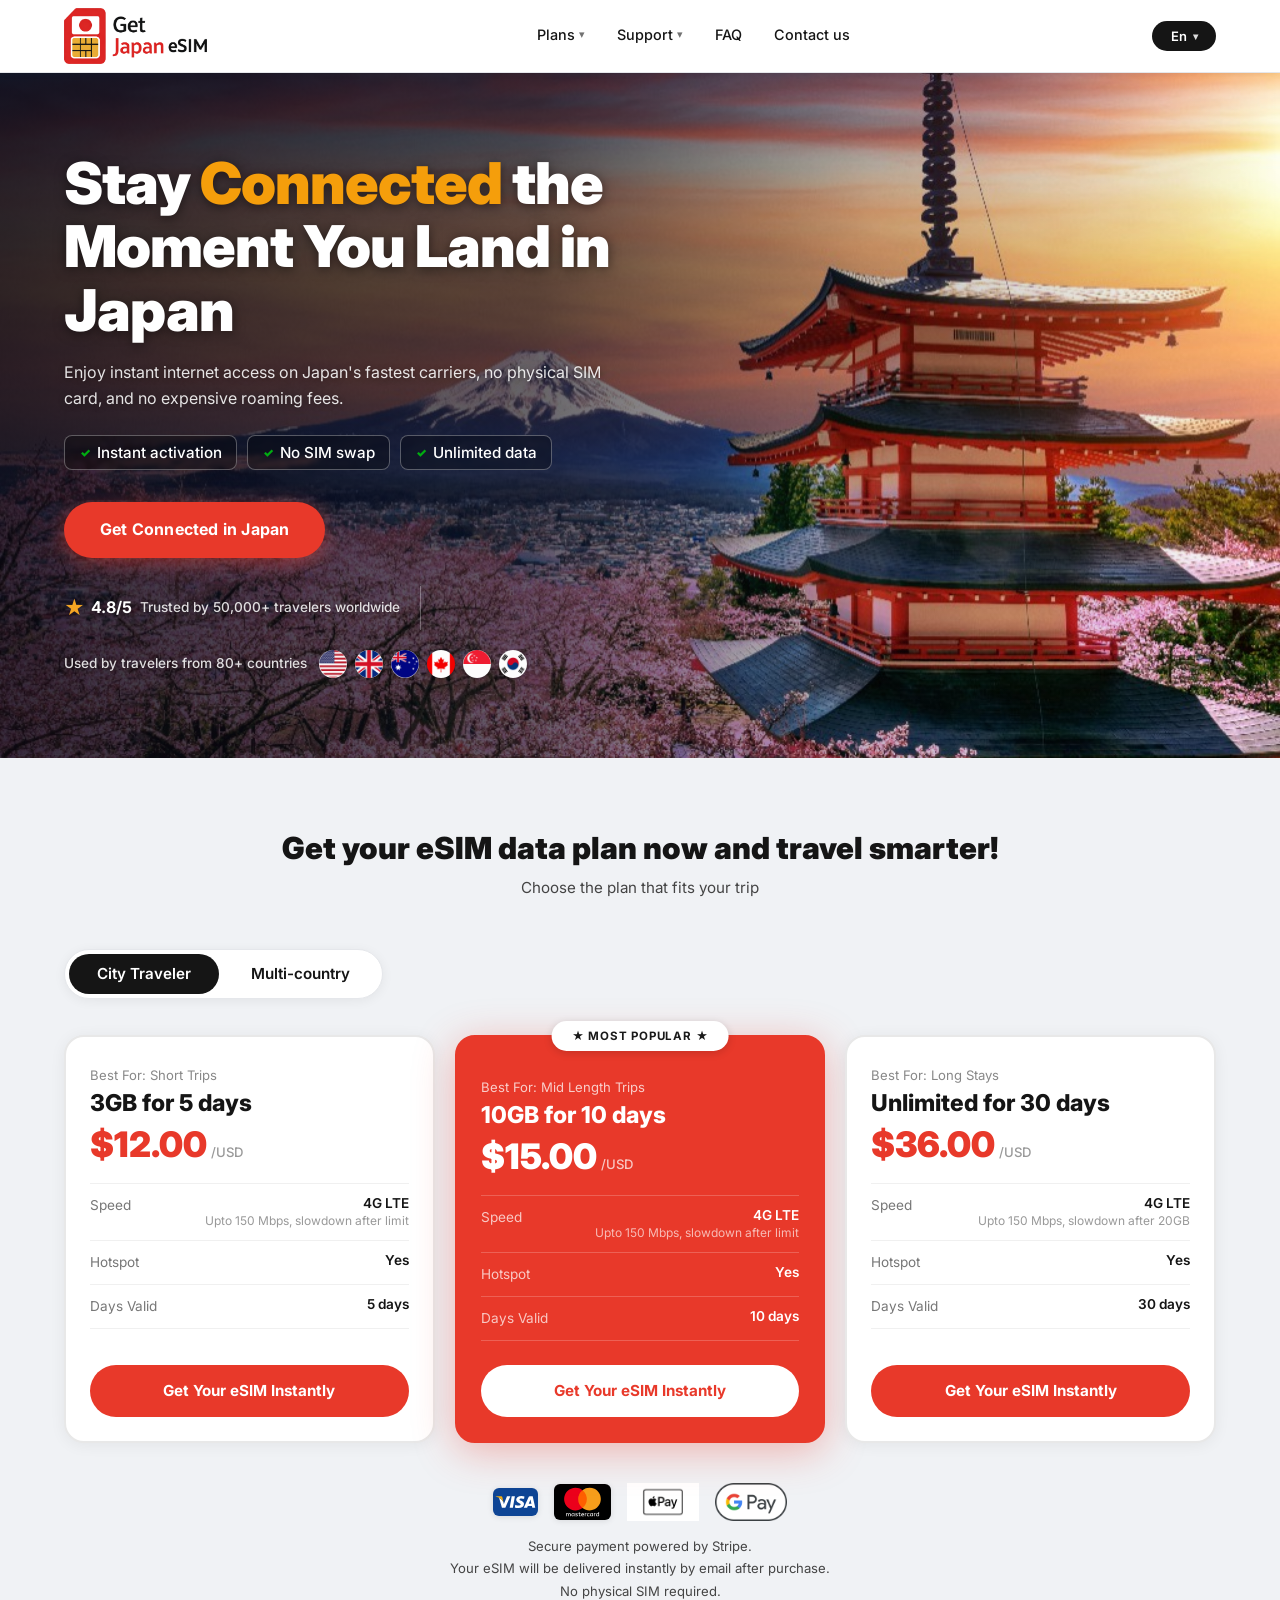
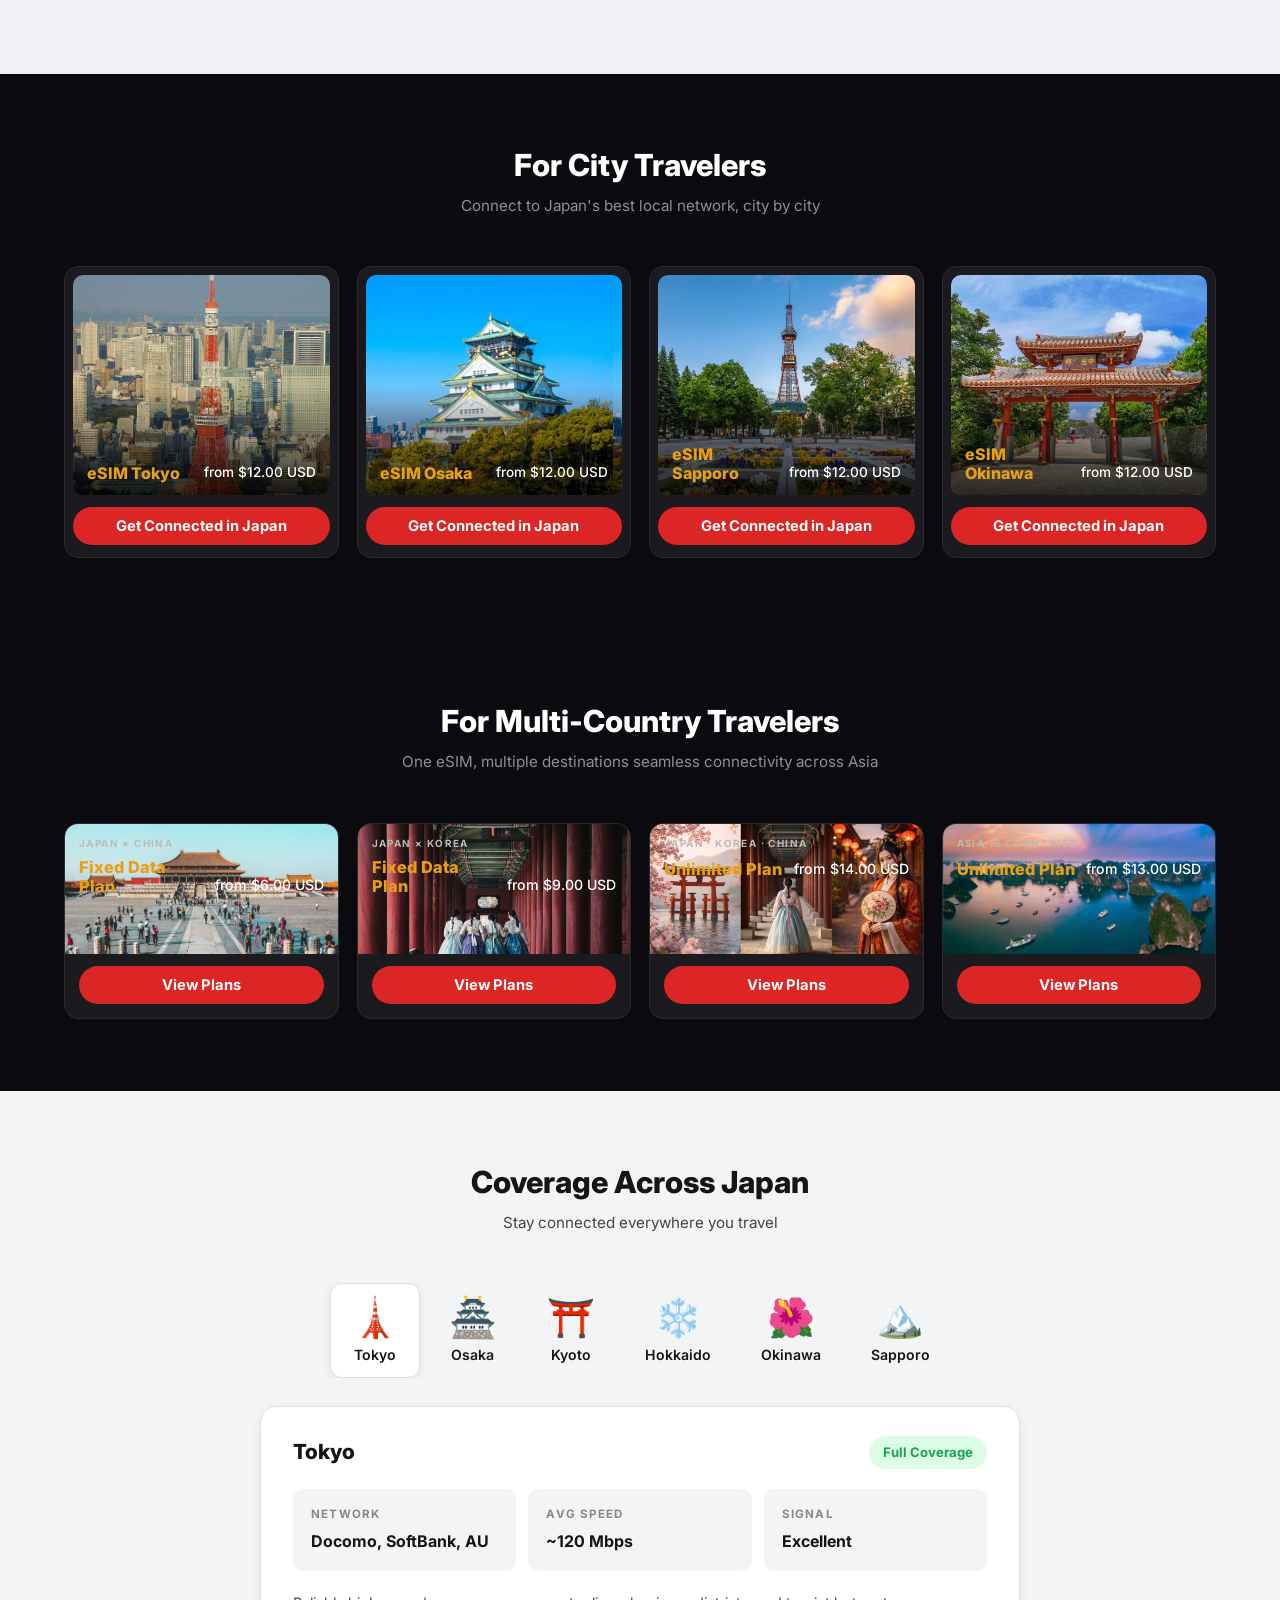
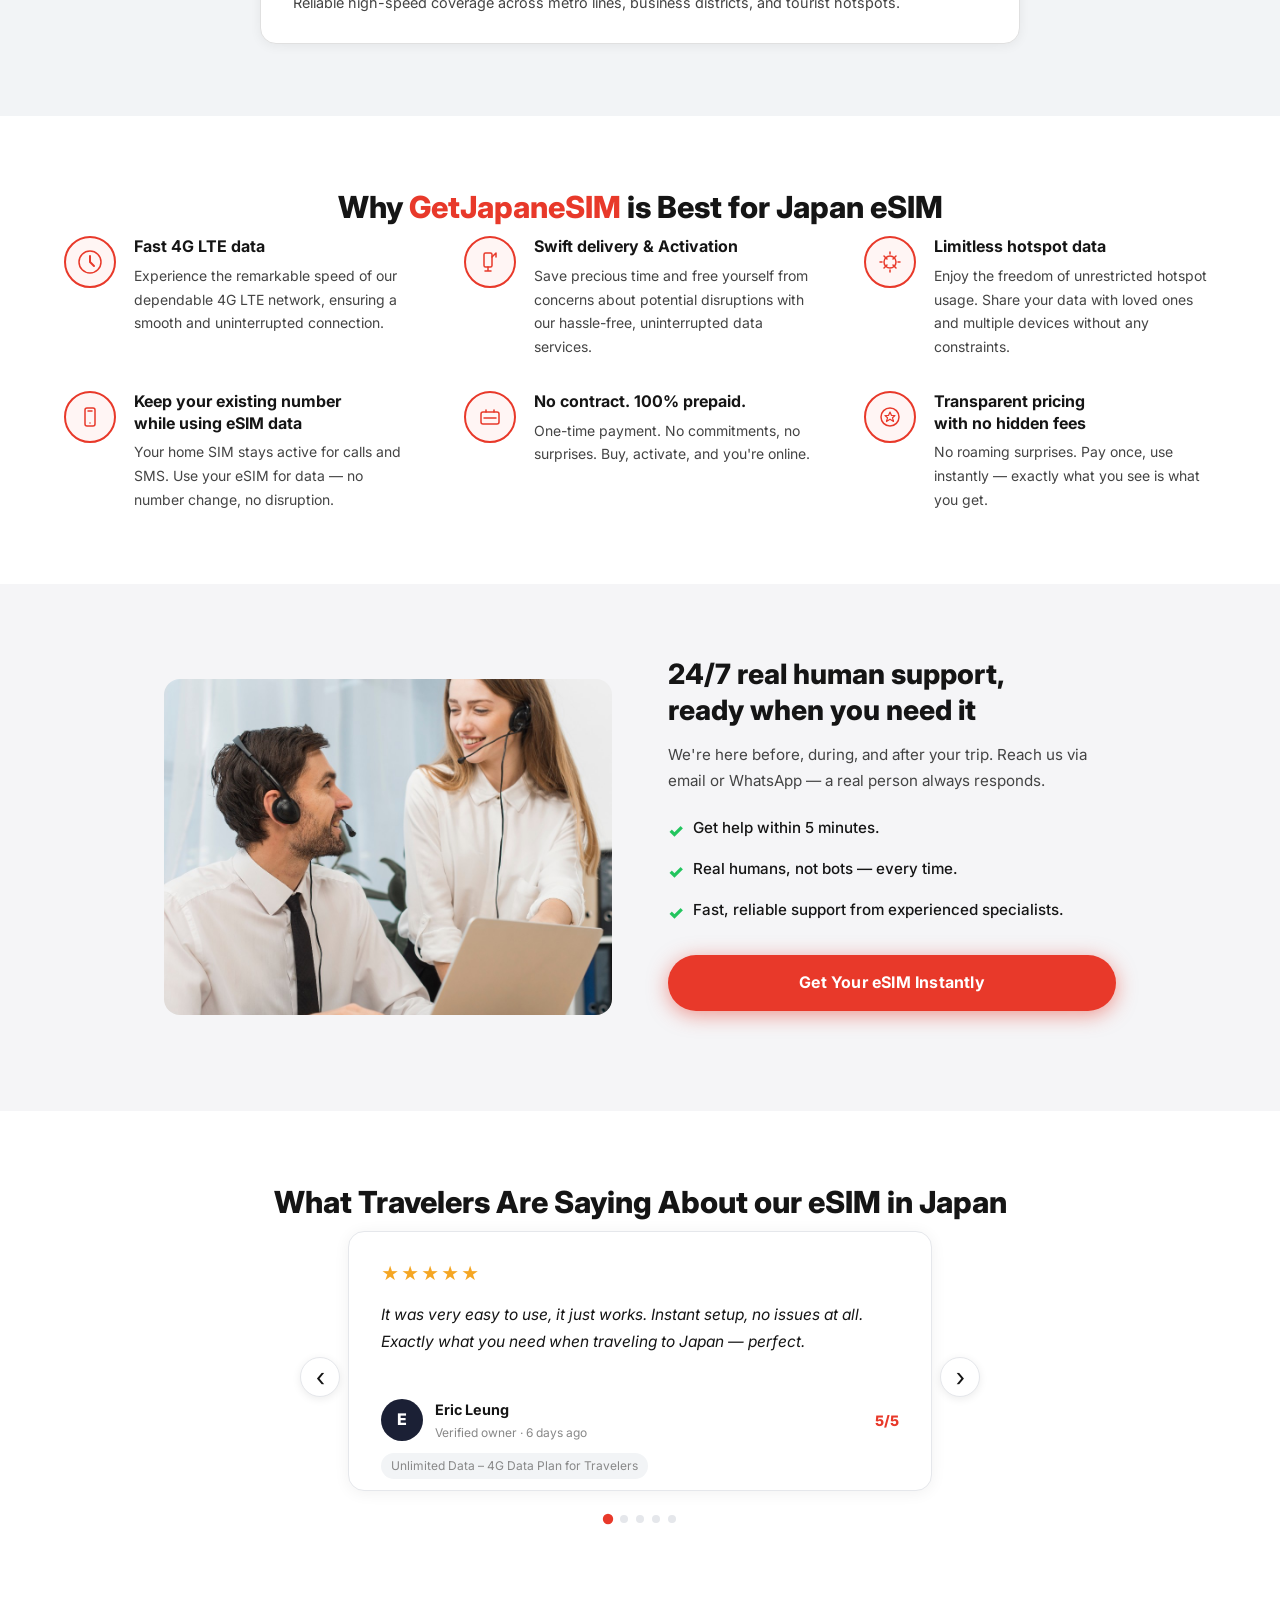
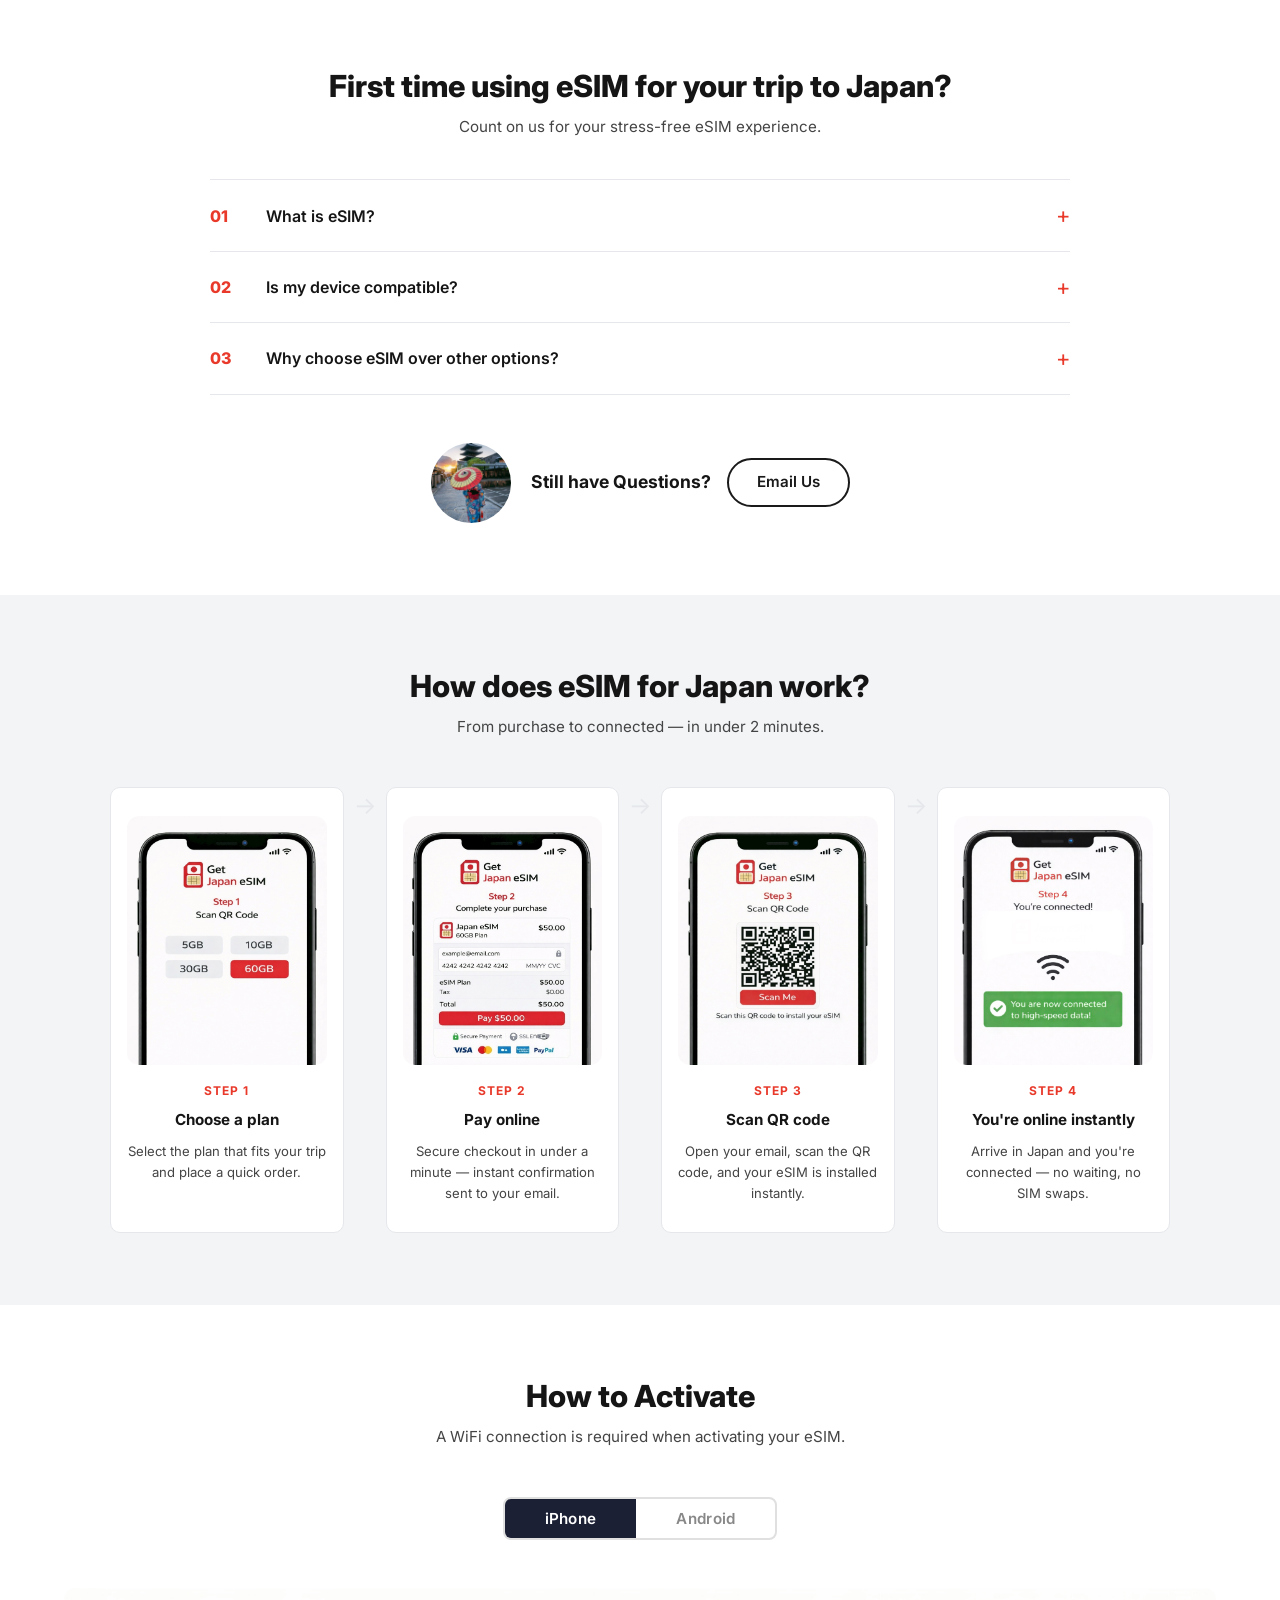
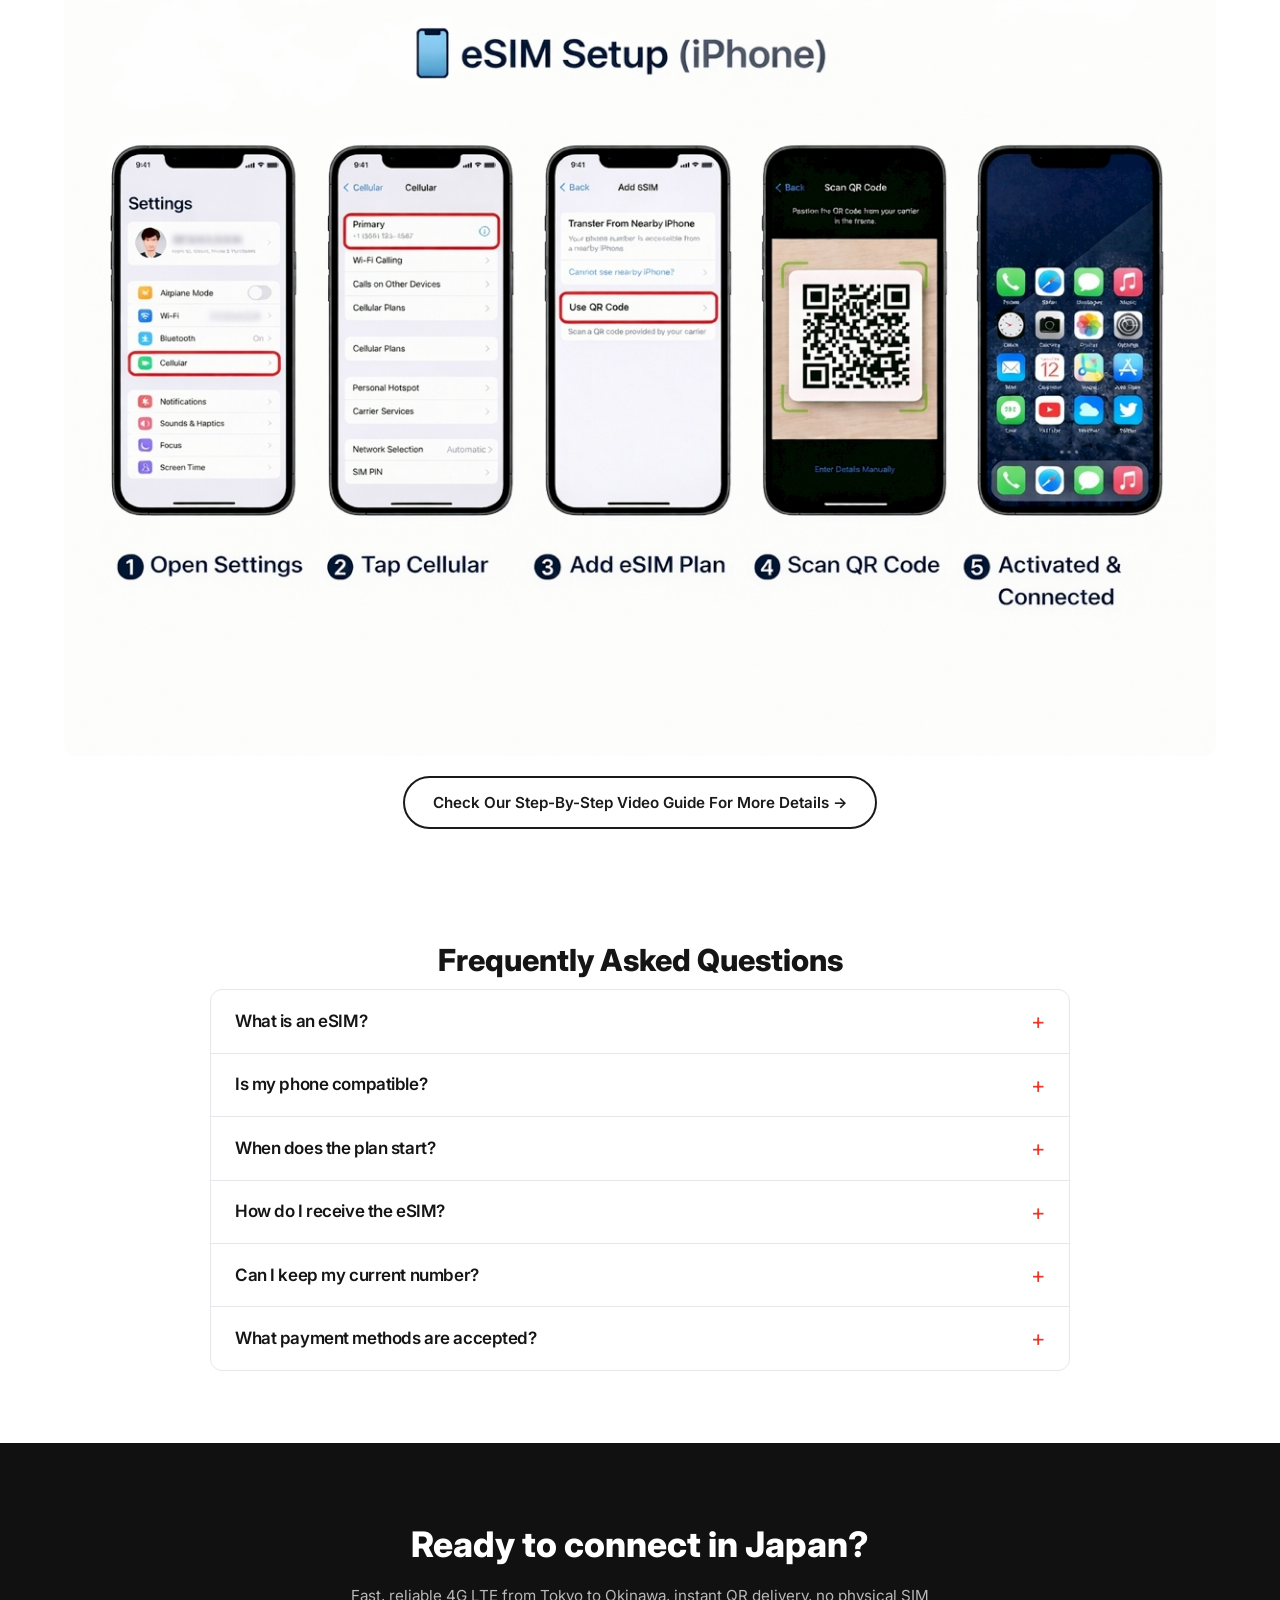
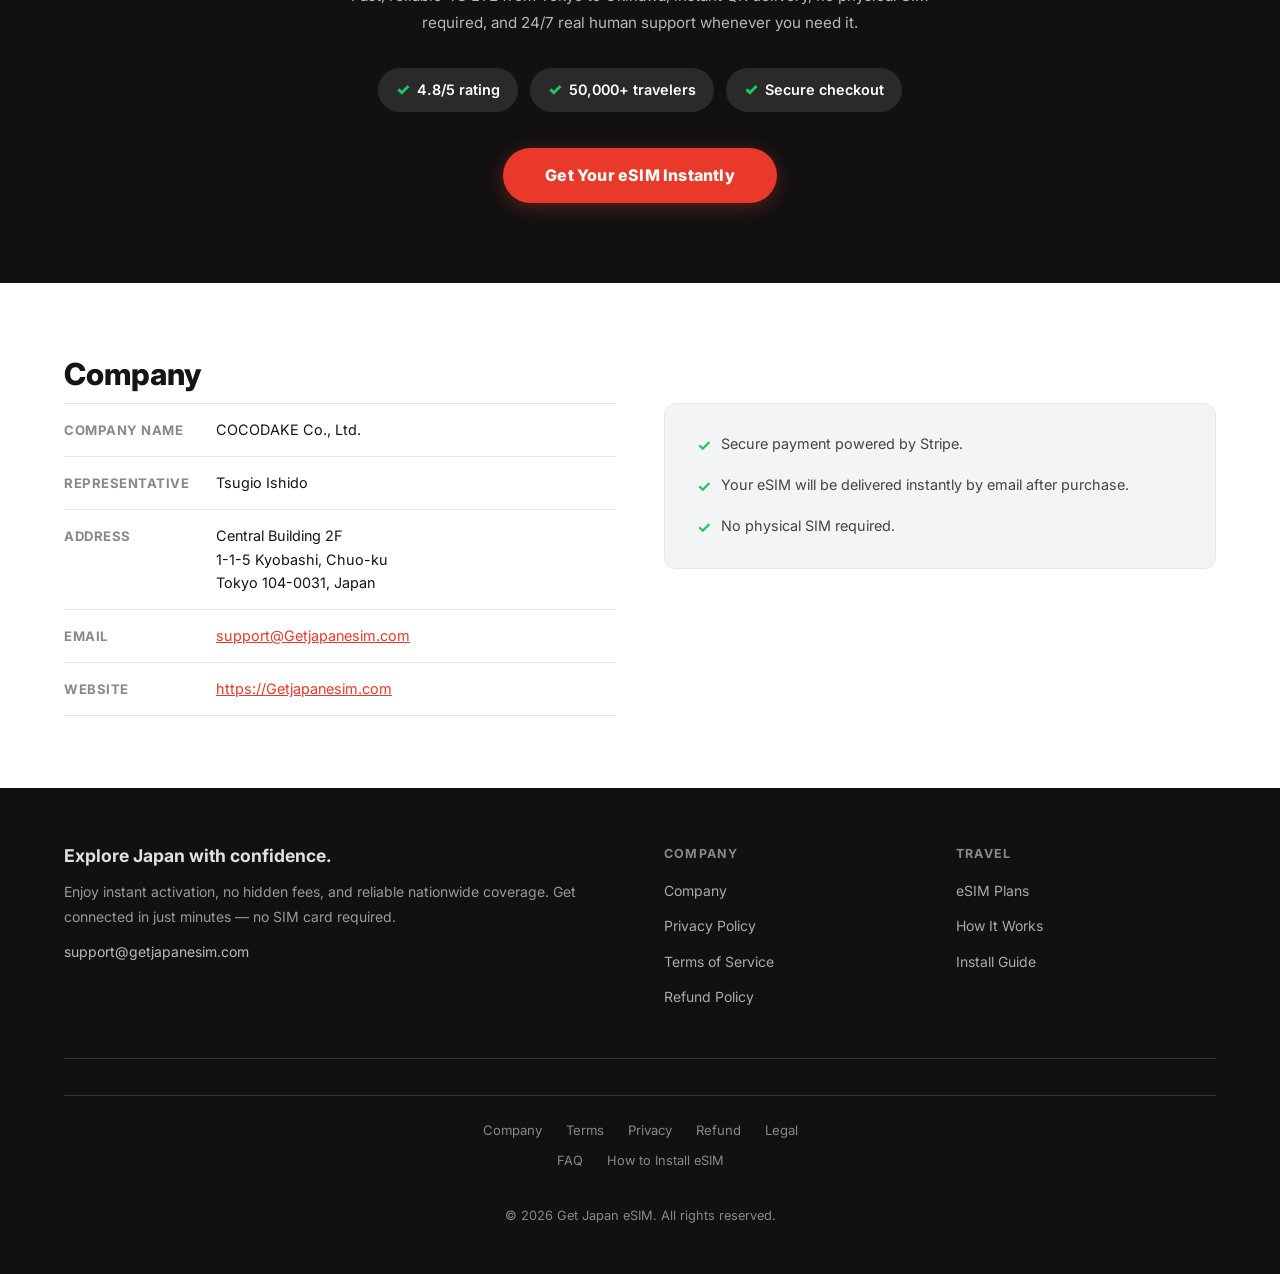
==== commit fa0f7b11: "feat(support/desktop): break description before "WhatsApp" Made-with: Cursor" ====
--- a/index.html
+++ b/index.html
@@ -552,7 +552,7 @@
     </div>
     <div class="support-text">
       <h2 data-i18n="sup.title">24/7 real human support,<br class="sup-mobile-br"> ready when you need it</h2>
-      <p data-i18n="sup.p">We're here before, during, and after your trip. Reach us via email or WhatsApp — a real person always responds.</p>
+      <p data-i18n="sup.p">We're here before, during, and after your trip. Reach us via email or<br class="sup-desk-br"> WhatsApp — a real person always responds.</p>
       <ul class="support-list">
         <li>
           <span class="support-check">✓</span>
--- a/css/style.css
+++ b/css/style.css
@@ -479,37 +479,47 @@
   font-size: 1.9rem;
   font-weight: 900;
   line-height: 1.2;
-  max-width: 640px;
+  max-width: none;
   margin-left: auto;
   margin-right: auto;
-}
-
-/* タブ切り替え */
+  white-space: nowrap;
+}
+
+/* タブ切り替え (Figma: white pill outer, dark inner pill for active) */
 .plans-tabs {
-  display: flex;
+  display: inline-flex;
+  align-items: center;
   justify-content: center;
-  background: #e8e8e8;
-  border-radius: 100px;
+  gap: 4px;
+  background: #FFFFFF;
+  border: 1px solid #E5E7EB;
+  border-radius: 999px;
   padding: 4px;
   width: fit-content;
   margin: 0 auto 36px;
-  gap: 0;
+  box-shadow: 0 2px 12px rgba(0, 0, 0, 0.06);
 }
 .plans-tab {
-  padding: 10px 28px;
+  display: inline-flex;
+  align-items: center;
+  justify-content: center;
+  height: 40px;
+  padding: 0 28px;
   font-size: 0.95rem;
   font-weight: 600;
-  border-radius: 100px;
+  border-radius: 999px;
   border: none;
   cursor: pointer;
   background: transparent;
-  color: #555;
+  color: #151515;
   transition: all 0.2s ease;
   white-space: nowrap;
 }
-.plans-tab--active {
-  background: #1a1a1a;
-  color: #fff;
+.plans-tab:hover { color: #151515; background: #F2F4F6; }
+.plans-tab--active,
+.plans-tab--active:hover {
+  background: #151515;
+  color: #FFFFFF;
 }
 
 /* パネル表示制御 */
@@ -519,7 +529,7 @@
   display: grid;
   grid-template-columns: repeat(3, 1fr);
   gap: 20px;
-  align-items: start;
+  align-items: stretch; /* equal heights so buy buttons line up at the bottom */
 }
 
 .plan-card {
@@ -617,6 +627,8 @@
   flex-direction: column;
   margin-bottom: 24px;
   border-top: 1px solid #f0f0f0;
+  /* Push the CTA button to the very bottom even when content varies in length */
+  flex-grow: 1;
 }
 .plan-card--featured .plan-features-table { border-top-color: rgba(255,255,255,0.20); }
 
@@ -714,20 +726,25 @@
 .dest-grid {
   display: grid;
   grid-template-columns: repeat(4, 1fr);
-  gap: 16px;
+  gap: 18px;
+  align-items: stretch;
 }
 
 .dest-card {
   display: flex;
   flex-direction: column;
   text-decoration: none;
-  border-radius: 16px;
+  background: #1A1A1F;
+  border: 1px solid #2A2A30;
+  border-radius: 14px;
   overflow: hidden;
-  transition: transform 0.3s ease, box-shadow 0.3s ease;
+  padding: 8px 8px 12px;
+  transition: transform 0.3s ease, box-shadow 0.3s ease, border-color 0.2s ease;
 }
 .dest-card:hover {
-  transform: translateY(-6px);
-  box-shadow: 0 16px 40px rgba(0,0,0,0.5);
+  transform: translateY(-4px);
+  border-color: #3D3D3D;
+  box-shadow: 0 12px 32px rgba(0,0,0,0.45);
 }
 
 /* 写真エリア */
@@ -737,56 +754,109 @@
   background-size: cover;
   background-position: center;
   flex-shrink: 0;
-}
-
-/* 下部グラデーションオーバーレイ */
+  border-radius: 10px;
+  overflow: hidden;
+}
+
+/* Bottom-right info row inside the photo (City) */
 .dest-card__overlay {
   position: absolute;
   inset: 0;
-  background: linear-gradient(to bottom, rgba(0,0,0,0) 40%, rgba(0,0,0,0.75) 100%);
-  display: flex;
-  flex-direction: column;
-  justify-content: flex-end;
+  background: linear-gradient(to bottom, rgba(0,0,0,0) 50%, rgba(0,0,0,0.78) 100%);
+  display: flex;
+  flex-direction: row;
+  justify-content: space-between;
+  align-items: flex-end;
   padding: 14px 14px 12px;
-  gap: 2px;
+  gap: 8px;
 }
 
 .dest-card__region {
-  font-size: 0.60rem;
+  font-size: 0.62rem;
   font-weight: 700;
-  letter-spacing: 1.5px;
+  letter-spacing: 1.4px;
   text-transform: uppercase;
-  color: rgba(255,255,255,0.70);
+  color: rgba(255,255,255,0.75);
 }
 
 .dest-card__name {
-  font-size: 0.95rem;
+  font-size: 1rem;
   font-weight: 800;
-  color: #f5c842;
+  color: #E6A016;
   line-height: 1.2;
 }
 
 .dest-card__price {
-  font-size: 0.78rem;
+  font-size: 0.85rem;
   font-weight: 500;
-  color: rgba(255,255,255,0.85);
-}
-
-/* 赤ボタン */
+  color: #FFFFFF;
+  white-space: nowrap;
+}
+
+/* Red rounded CTA button — sits below the photo on the dark card body */
 .dest-card__btn {
   width: 100%;
-  background: var(--red);
-  color: #fff;
+  background: #DC2625;
+  color: #FFFFFF;
   border: none;
-  padding: 12px 16px;
-  font-size: 0.82rem;
+  border-radius: 999px;
+  padding: 10px 18px;
+  margin: 12px 0 0;
+  font-size: 0.92rem;
   font-weight: 700;
   cursor: pointer;
   text-align: center;
-  transition: background 0.2s ease;
+  transition: background 0.2s ease, transform 0.2s ease;
   flex-shrink: 0;
-}
-.dest-card:hover .dest-card__btn { background: #c0192a; }
+  display: inline-flex;
+  align-items: center;
+  justify-content: center;
+  height: 38px;
+}
+.dest-card:hover .dest-card__btn { background: #C42E21; transform: translateY(-1px); }
+
+/* === MULTI-COUNTRY: image on top, info band below image, button at the bottom === */
+.multi-section .dest-card { padding: 0; }
+.multi-section .dest-card__img {
+  height: 130px;
+  border-radius: 0;
+}
+/* Plain image (no gradient) for multi cards — info lives in the band below */
+.multi-section .dest-card__overlay {
+  position: static;
+  inset: auto;
+  background: transparent;
+  display: grid;
+  grid-template-columns: 1fr auto;
+  align-items: end;
+  column-gap: 10px;
+  row-gap: 2px;
+  padding: 12px 14px 0;
+}
+.multi-section .dest-card__region {
+  grid-column: 1 / -1;
+  font-size: 0.62rem;
+  letter-spacing: 1.4px;
+  color: #BABABA;
+  margin-bottom: 4px;
+}
+.multi-section .dest-card__name {
+  grid-column: 1 / 2;
+  text-align: left;
+  font-size: 1.02rem;
+  color: #E6A016;
+}
+.multi-section .dest-card__price {
+  grid-column: 2 / 3;
+  text-align: right;
+  font-size: 0.88rem;
+  color: #FFFFFF;
+  align-self: end;
+}
+.multi-section .dest-card__btn {
+  margin: 12px 14px 14px;
+  width: auto;
+}
 
 /* 背景画像クラス */
 .city-img--tokyo   { background-image: url('../img/city-tokyo.jpg'); }
@@ -2658,10 +2728,13 @@
     width: 343px;
     height: 269px;
     margin: 0 auto;
+    background: transparent;
+    padding: 0;
     border: 1px solid #3D3D3D;
     border-radius: 10px;
     overflow: hidden;
   }
+  .city-section .dest-card__img { border-radius: 0; }
   .city-section .dest-card:hover { transform: none; box-shadow: none; }
   .city-section .dest-card__img {
     position: absolute;
@@ -2772,11 +2845,13 @@
     position: relative;
     width: 169px;
     height: 245px;
+    padding: 0;
     background: #222020;
     border: 1px solid #3D3D3D;
     border-radius: 10px;
     overflow: hidden;
   }
+  .multi-section .dest-card__img { border-radius: 10px; }
   .multi-section .dest-card:hover { transform: none; box-shadow: none; }
   .multi-section .dest-card__img {
     position: absolute;
@@ -3036,6 +3111,8 @@
   }
   /* Force line break only on mobile via the <br class="sup-mobile-br"> */
   .sup-mobile-br { display: inline; }
+  /* Desktop-only break (before "WhatsApp") — hide on mobile so wrapping stays natural */
+  .sup-desk-br { display: none; }
   .support-text p {
     order: 2;
     width: 100%;
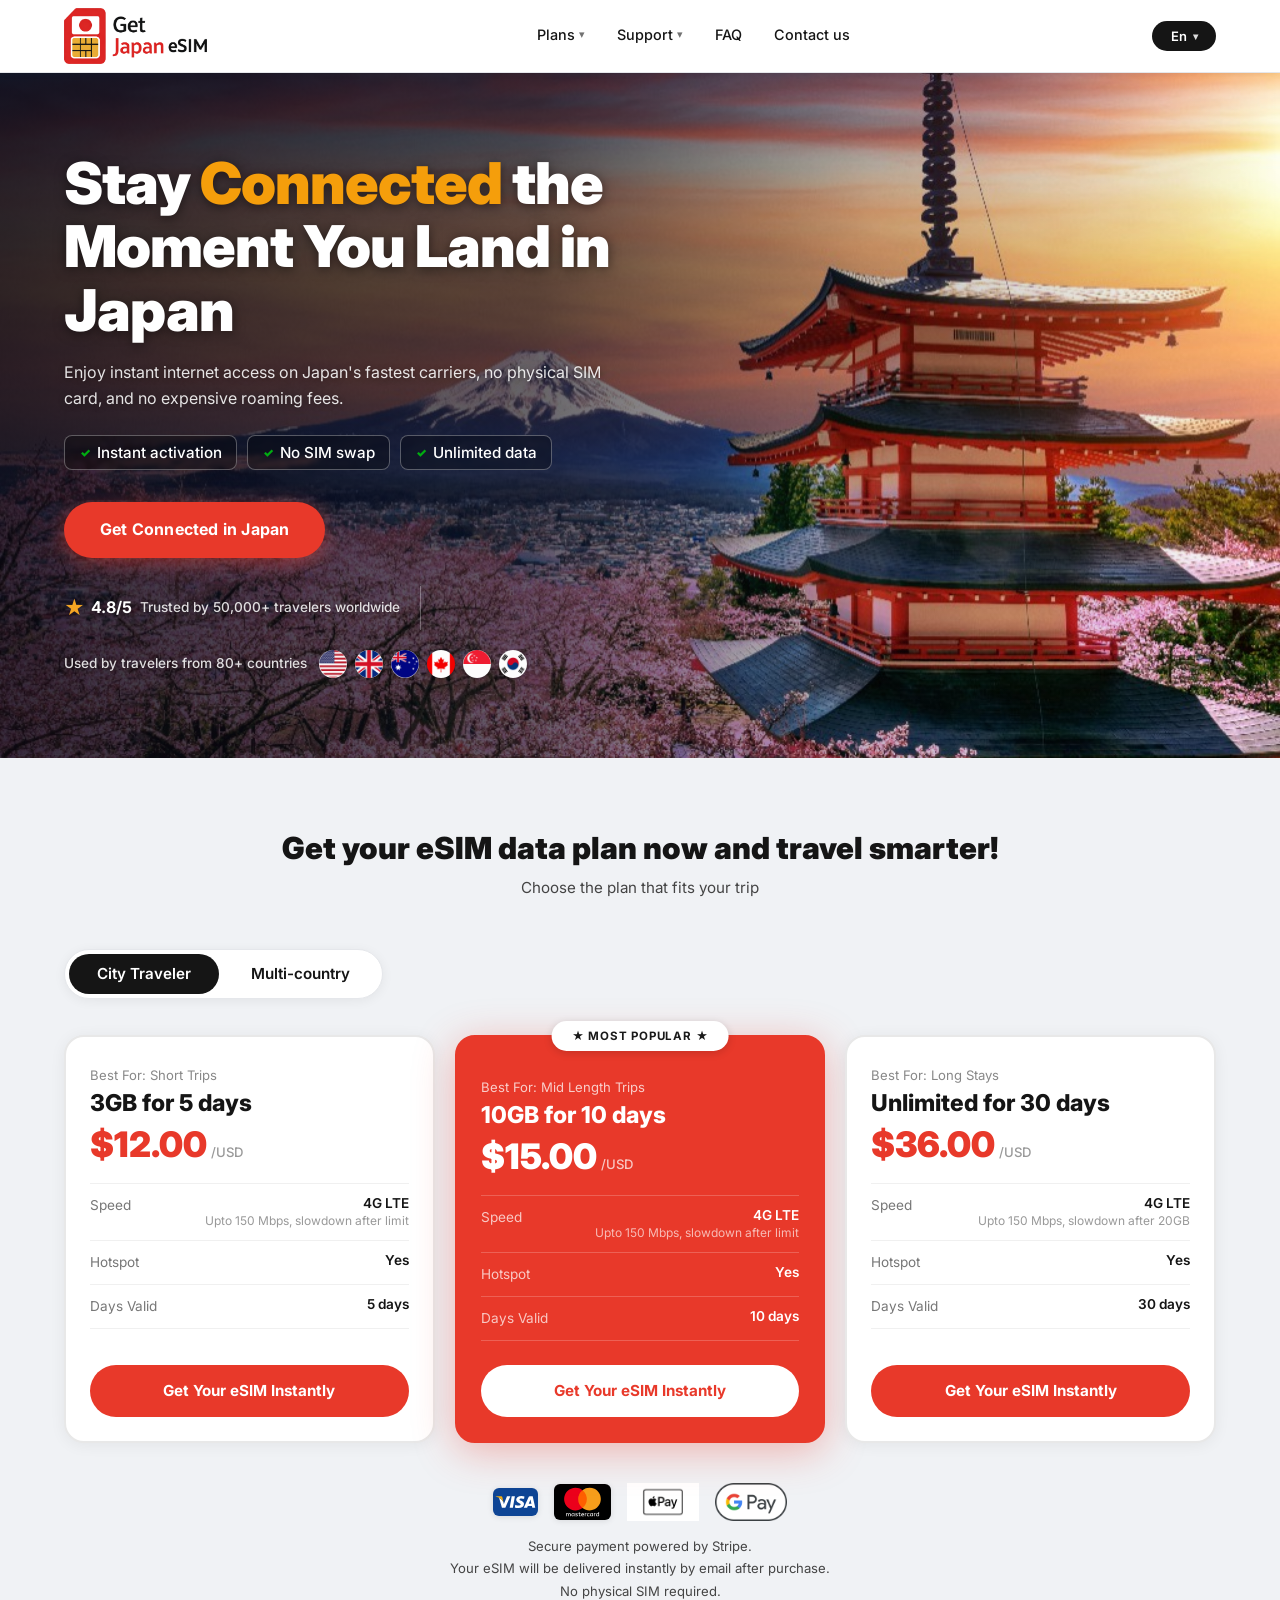
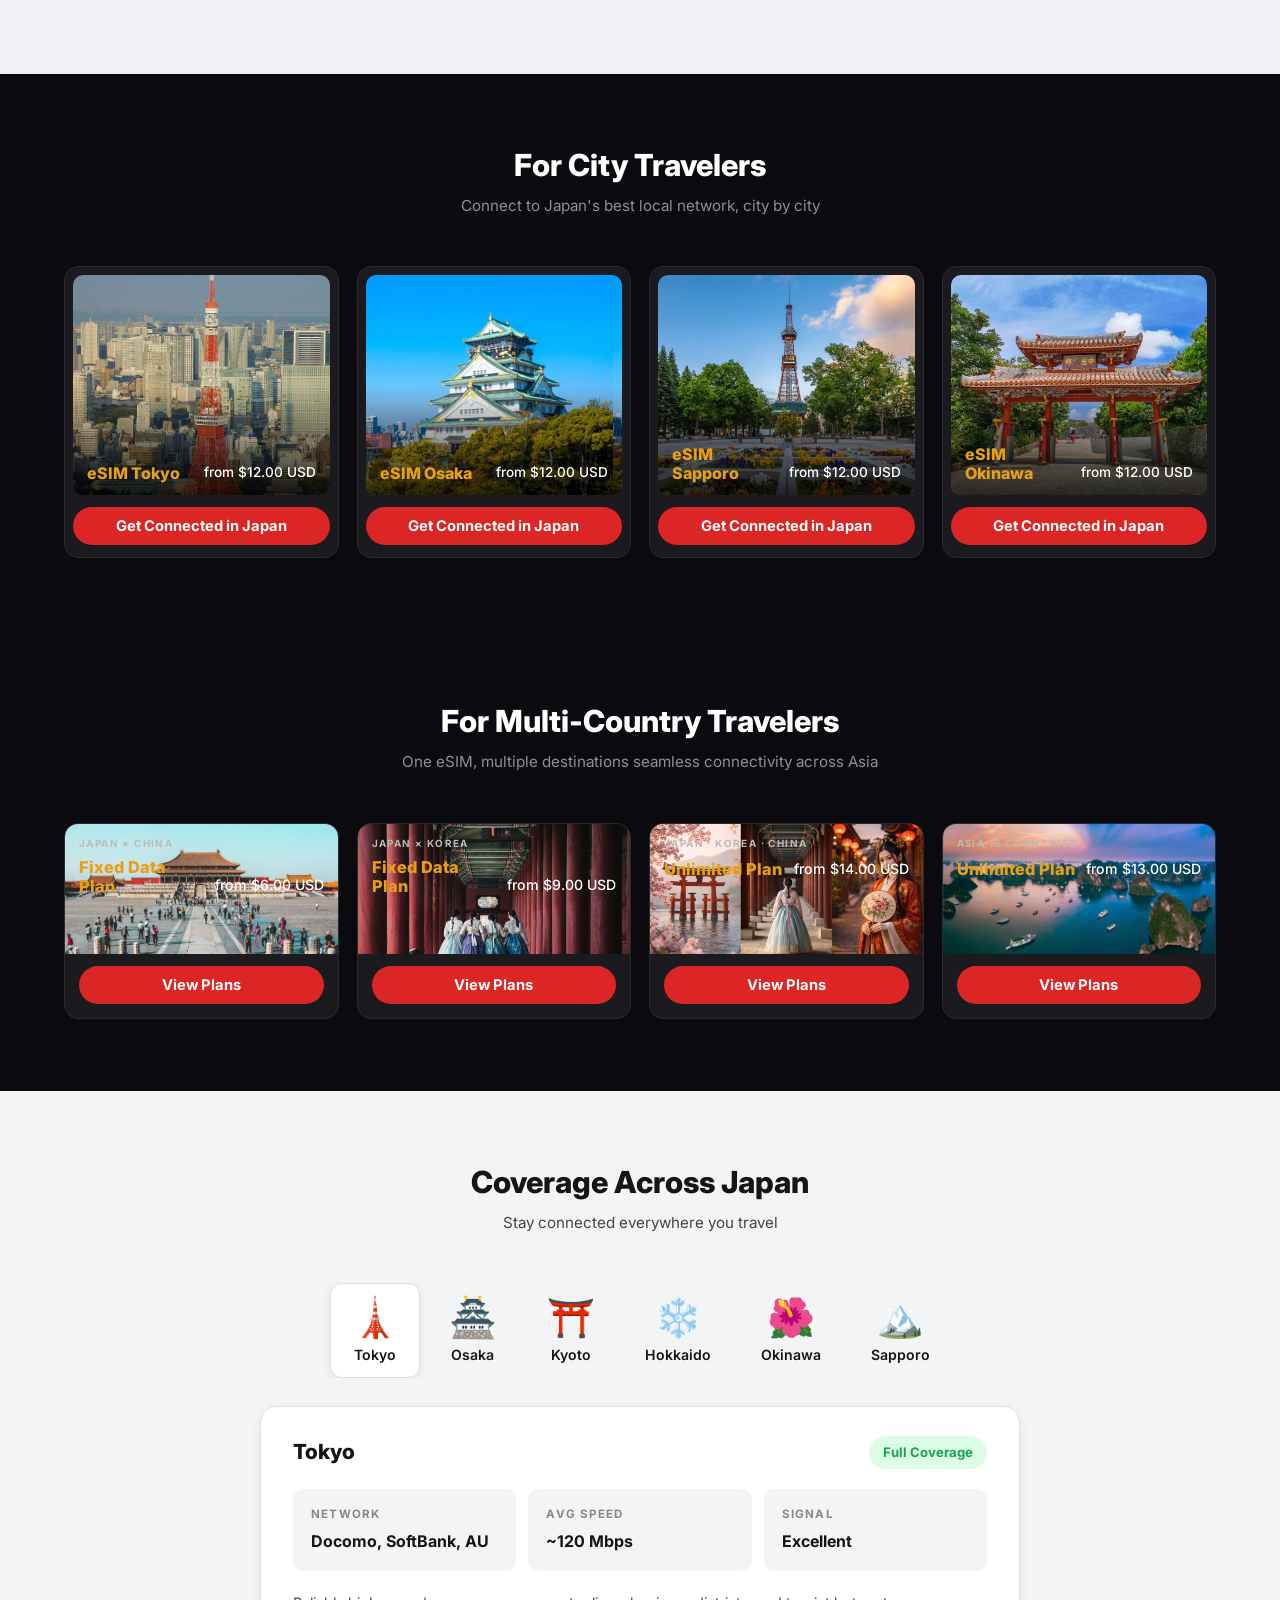
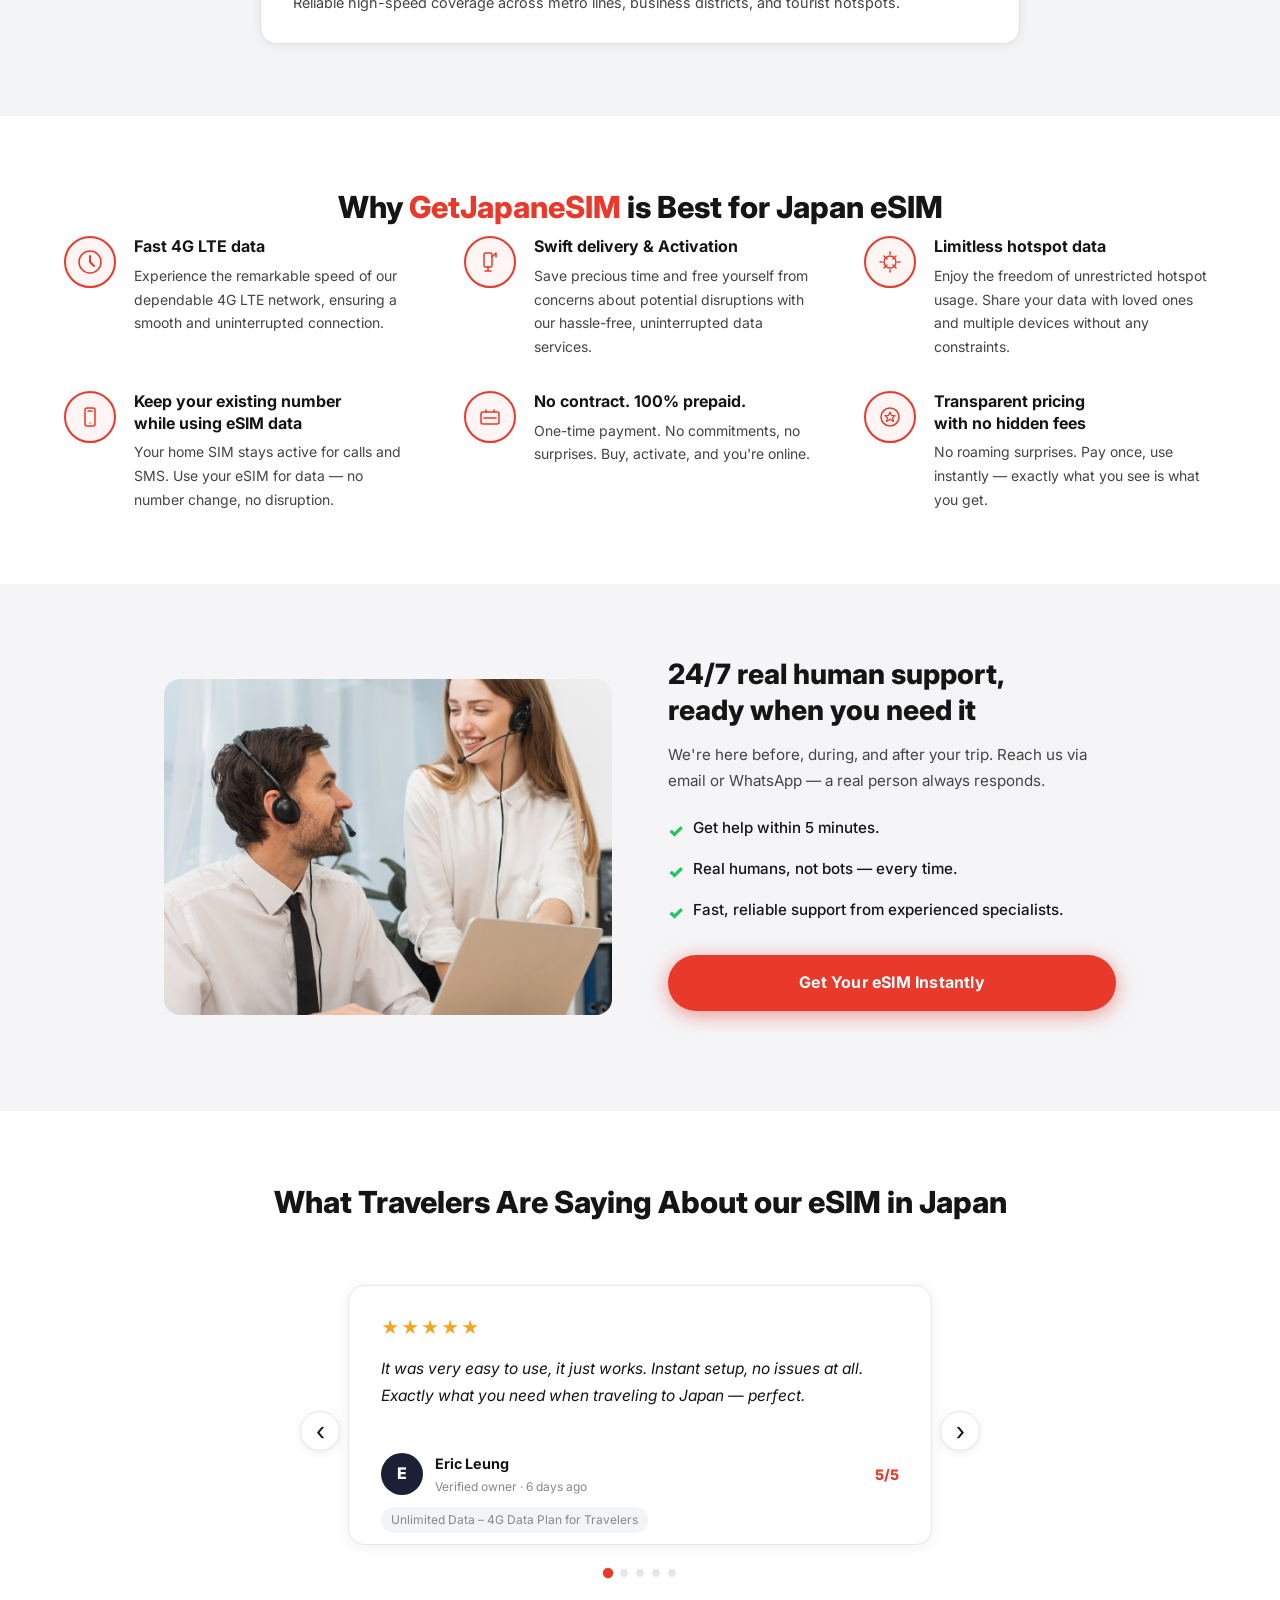
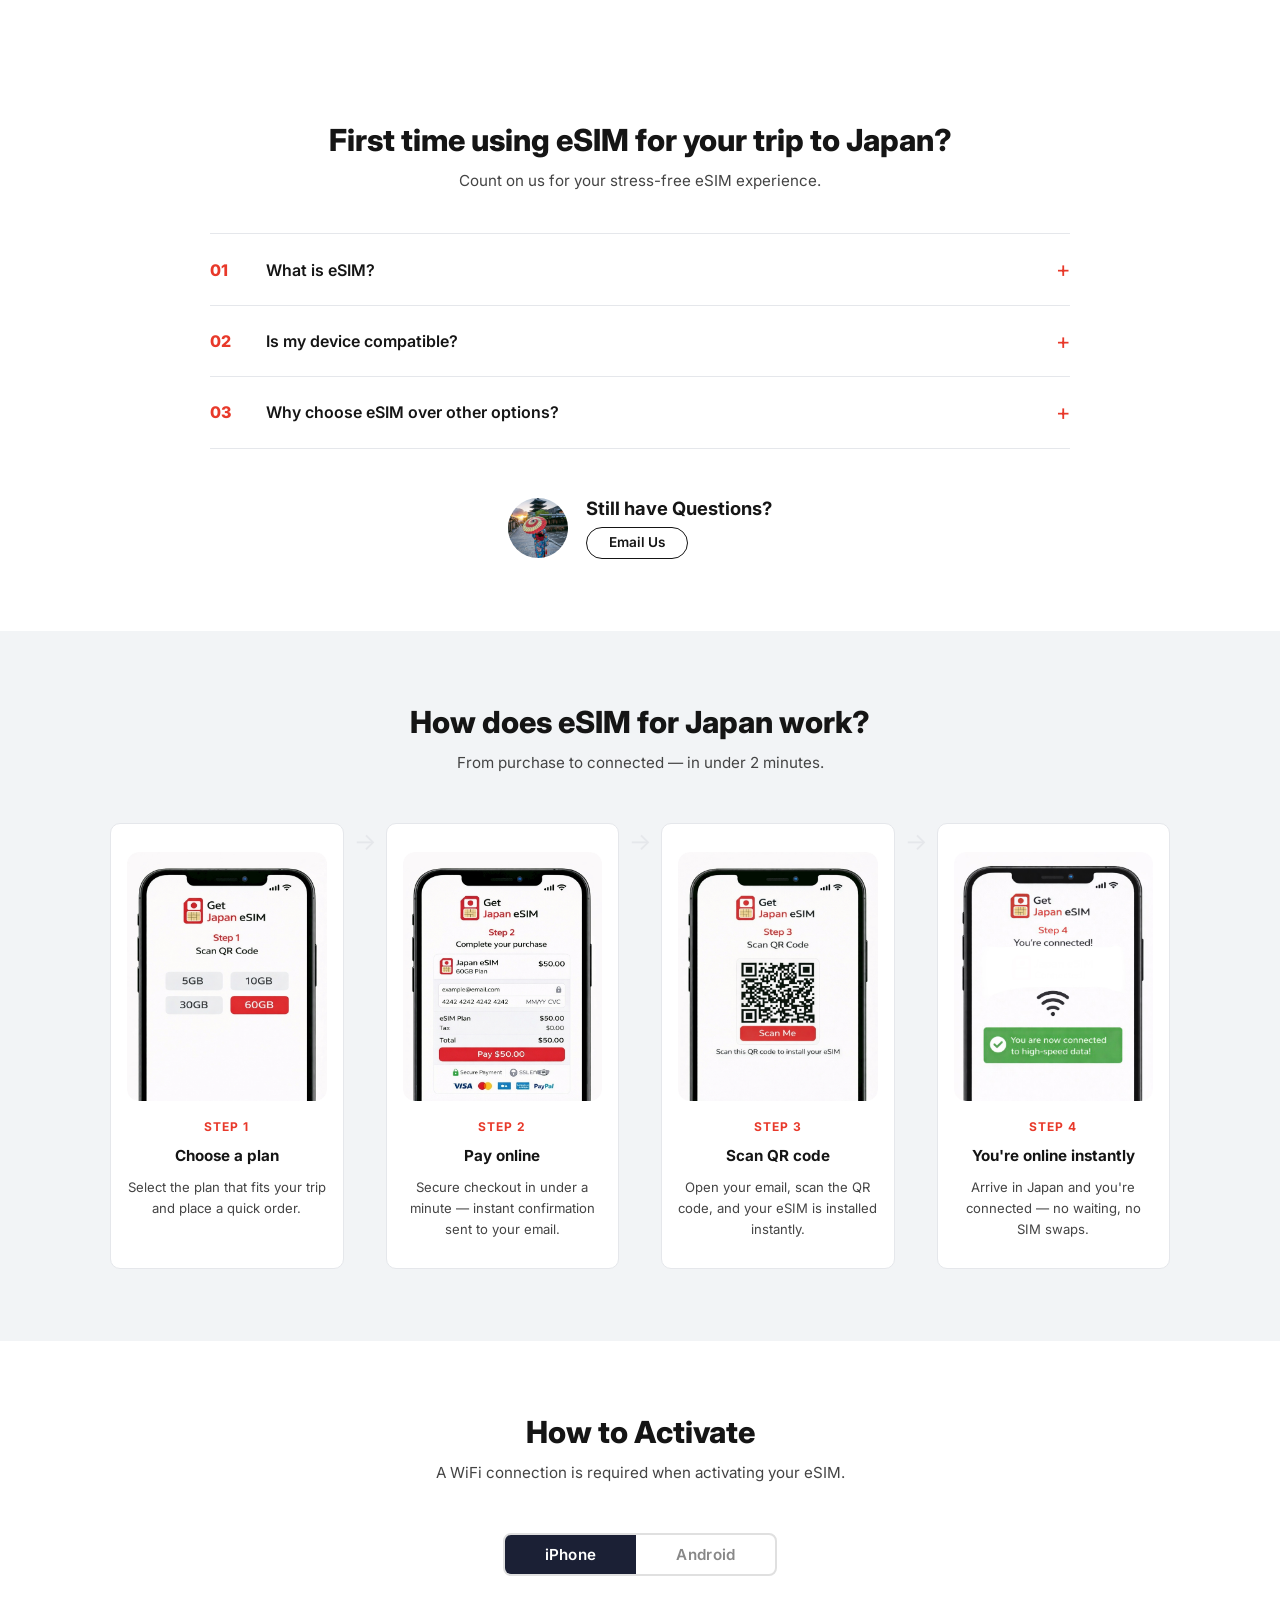
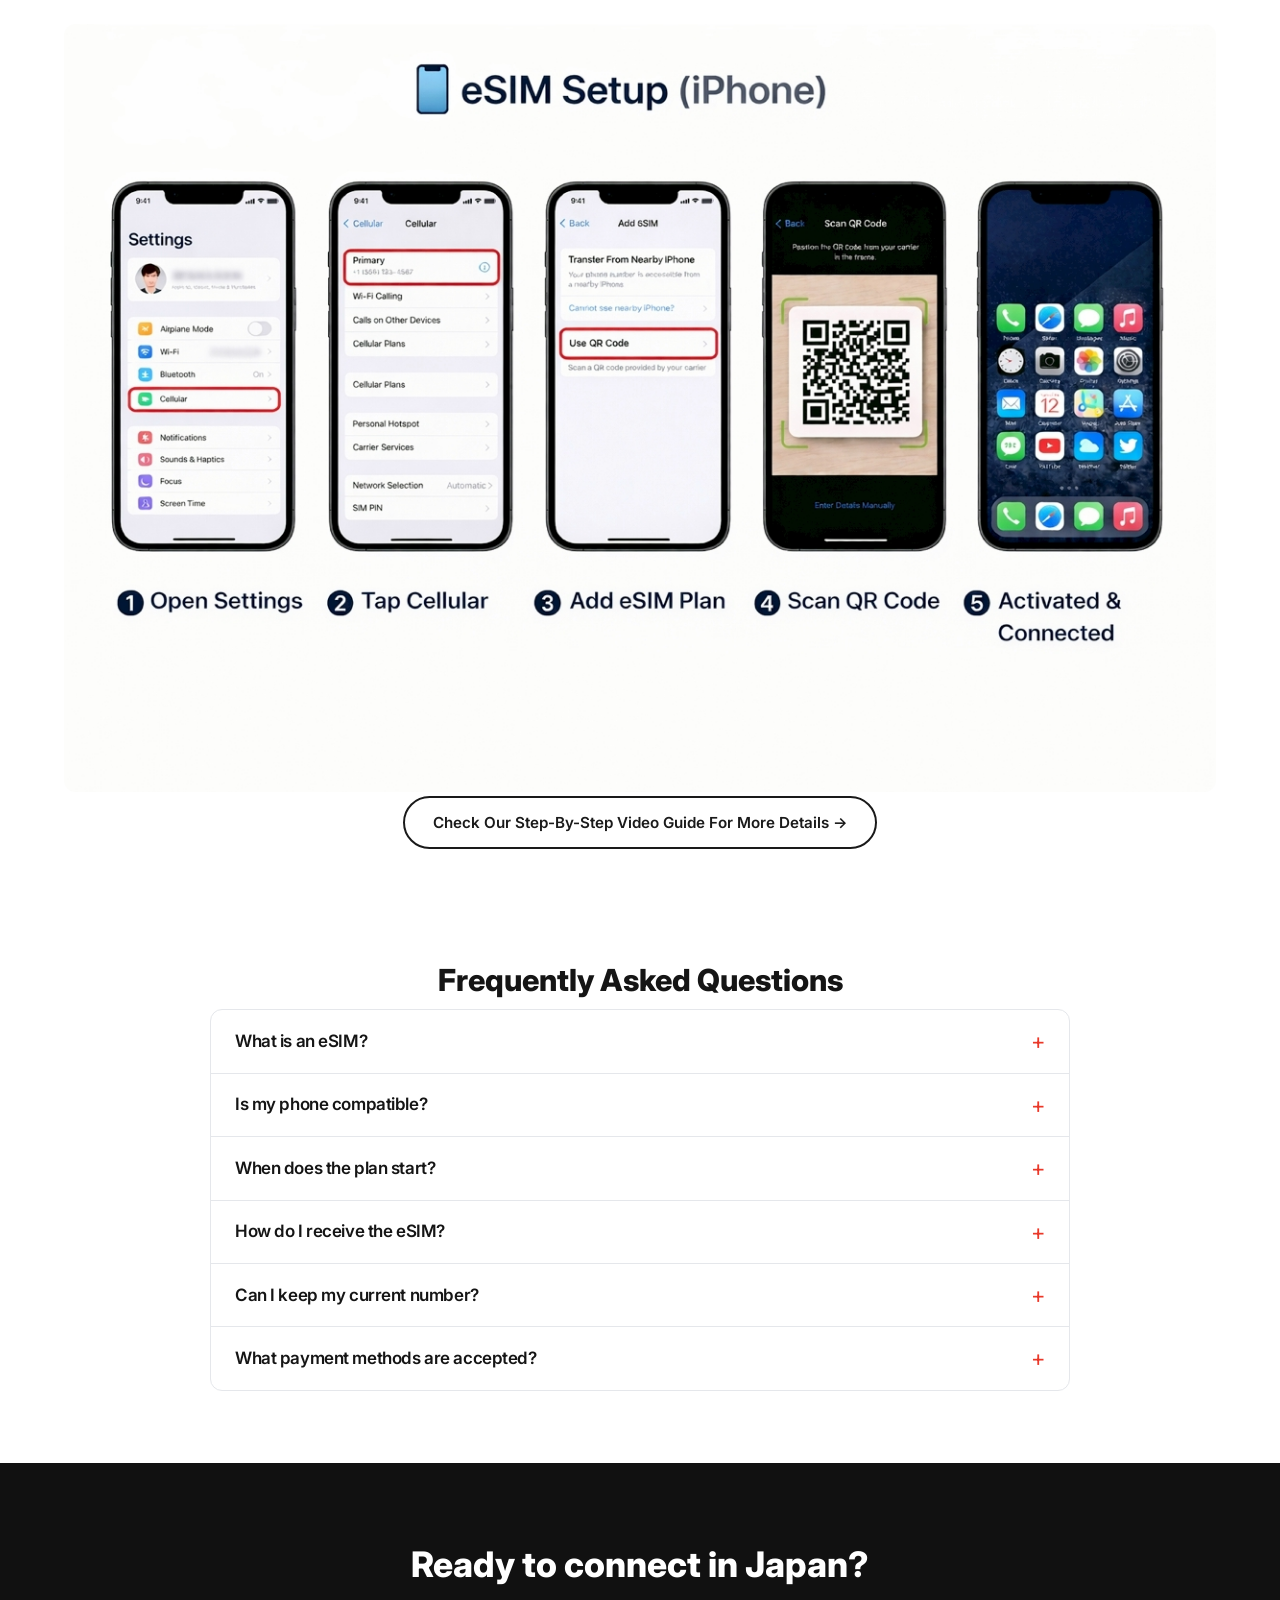
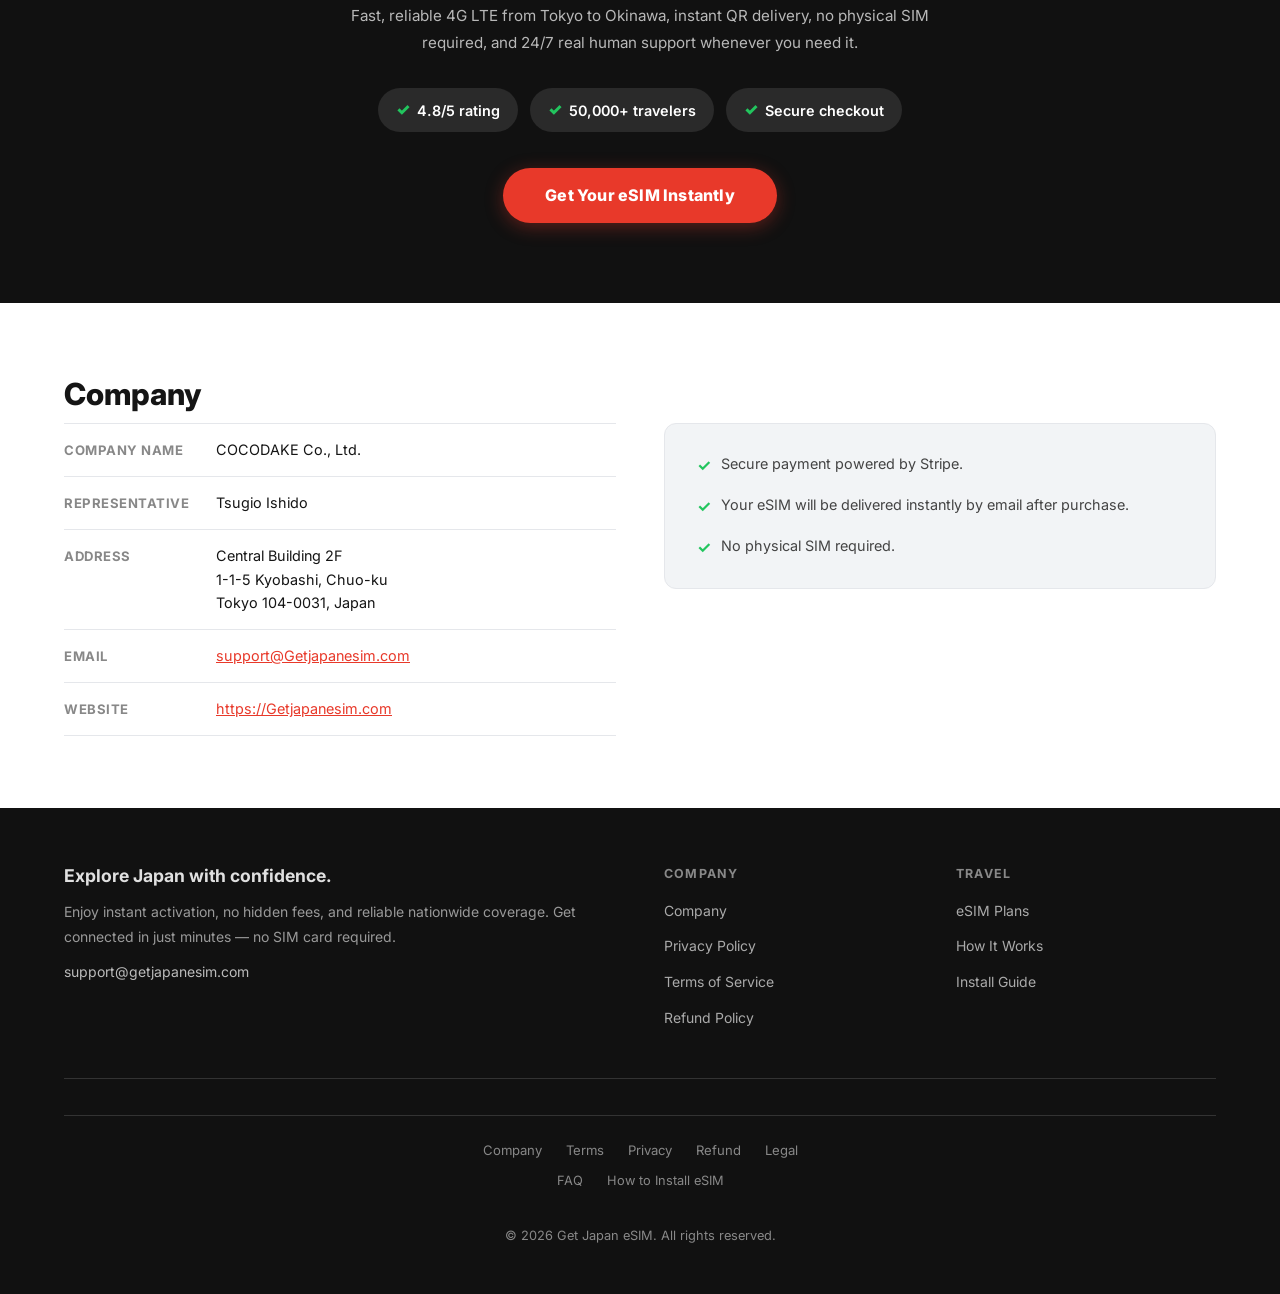
==== commit 214ba604: "feat(about/desktop): break description before "physical SIM" Made-with: Cursor" ====
--- a/index.html
+++ b/index.html
@@ -905,7 +905,7 @@
 <section class="about-section" id="about">
   <div class="about-inner">
     <h2 class="about-title" data-i18n="about.title">Ready to connect in Japan?</h2>
-    <p class="about-desc" data-i18n="about.desc">Fast, reliable 4G LTE from Tokyo to Okinawa,<br class="about-mobile-br"> instant QR delivery, no physical SIM<br class="about-mobile-br"> required, and 24/7 real human support<br class="about-mobile-br"> whenever you need it.</p>
+    <p class="about-desc" data-i18n="about.desc">Fast, reliable 4G LTE from Tokyo to Okinawa,<br class="about-mobile-br"> instant QR delivery, no<br class="about-desk-br"> physical SIM<br class="about-mobile-br"> required, and 24/7 real human support<br class="about-mobile-br"> whenever you need it.</p>
     <ul class="about-badges">
       <li><span class="about-badge-check">✓</span> <span data-i18n="about.badge1">4.8/5 rating</span></li>
       <li><span class="about-badge-check">✓</span> <span data-i18n="about.badge2">50,000+ travelers</span></li>
--- a/css/style.css
+++ b/css/style.css
@@ -992,7 +992,10 @@
 .support-cta { display: block; text-align: center; }
 
 /* ===== REVIEWS ===== */
-.reviews-section .section-title { text-align: center; }
+.reviews-section .section-title {
+  text-align: center;
+  margin-bottom: 64px;
+}
 
 /* ===== Reviews Carousel ===== */
 .reviews-carousel {
@@ -1181,19 +1184,19 @@
 .advantage-item strong { display: block; font-size: 0.9rem; margin-bottom: 4px; color: var(--text); }
 .advantage-item p { font-size: 0.875rem; color: var(--text-mid); margin: 0; }
 
-/* Still have Questions? */
+/* Still have Questions? — Figma desktop: small avatar left + title/button stacked right */
 .ft-still {
   display: flex;
   align-items: center;
   justify-content: center;
-  gap: 20px;
+  gap: 18px;
   margin-top: 48px;
   flex-wrap: wrap;
-  text-align: center;
+  text-align: left;
 }
 .ft-still__img {
-  width: 80px;
-  height: 80px;
+  width: 60px;
+  height: 60px;
   border-radius: 50%;
   object-fit: cover;
   display: block;
@@ -1201,31 +1204,36 @@
 }
 .ft-still__text {
   display: flex;
-  align-items: center;
-  gap: 16px;
-  flex-wrap: wrap;
+  flex-direction: column;
+  align-items: flex-start;
+  gap: 8px;
+  flex-wrap: nowrap;
 }
 .ft-still__text strong {
-  font-size: 1.1rem;
+  font-size: 1.15rem;
   font-weight: 700;
   color: var(--text);
-  white-space: normal;
+  white-space: nowrap;
+  line-height: 1.2;
 }
 .ft-still__btn {
-  display: inline-block;
-  padding: 10px 28px;
-  border: 2px solid #1a1a1a;
-  border-radius: 100px;
-  background: transparent;
-  color: #1a1a1a;
-  font-size: 0.95rem;
+  display: inline-flex;
+  align-items: center;
+  justify-content: center;
+  padding: 6px 22px;
+  border: 1.5px solid #151515;
+  border-radius: 999px;
+  background: #FFFFFF;
+  color: #151515;
+  font-size: 0.85rem;
   font-weight: 600;
   text-decoration: none;
   transition: background 0.2s, color 0.2s;
   white-space: nowrap;
   flex-shrink: 0;
-}
-.ft-still__btn:hover { background: #1a1a1a; color: #fff; }
+  height: 32px;
+}
+.ft-still__btn:hover { background: #151515; color: #fff; }
 
 @media (max-width: 600px) {
   .ft-still {
@@ -1435,7 +1443,7 @@
 /* Video guide button */
 .activate-note {
   text-align: center;
-  margin-top: 20px;
+  margin-top: 4px;
 }
 .activate-note__btn {
   display: inline-block;
@@ -3111,8 +3119,9 @@
   }
   /* Force line break only on mobile via the <br class="sup-mobile-br"> */
   .sup-mobile-br { display: inline; }
-  /* Desktop-only break (before "WhatsApp") — hide on mobile so wrapping stays natural */
-  .sup-desk-br { display: none; }
+  /* Desktop-only breaks — hide on mobile so wrapping stays natural */
+  .sup-desk-br,
+  .about-desk-br { display: none; }
   .support-text p {
     order: 2;
     width: 100%;
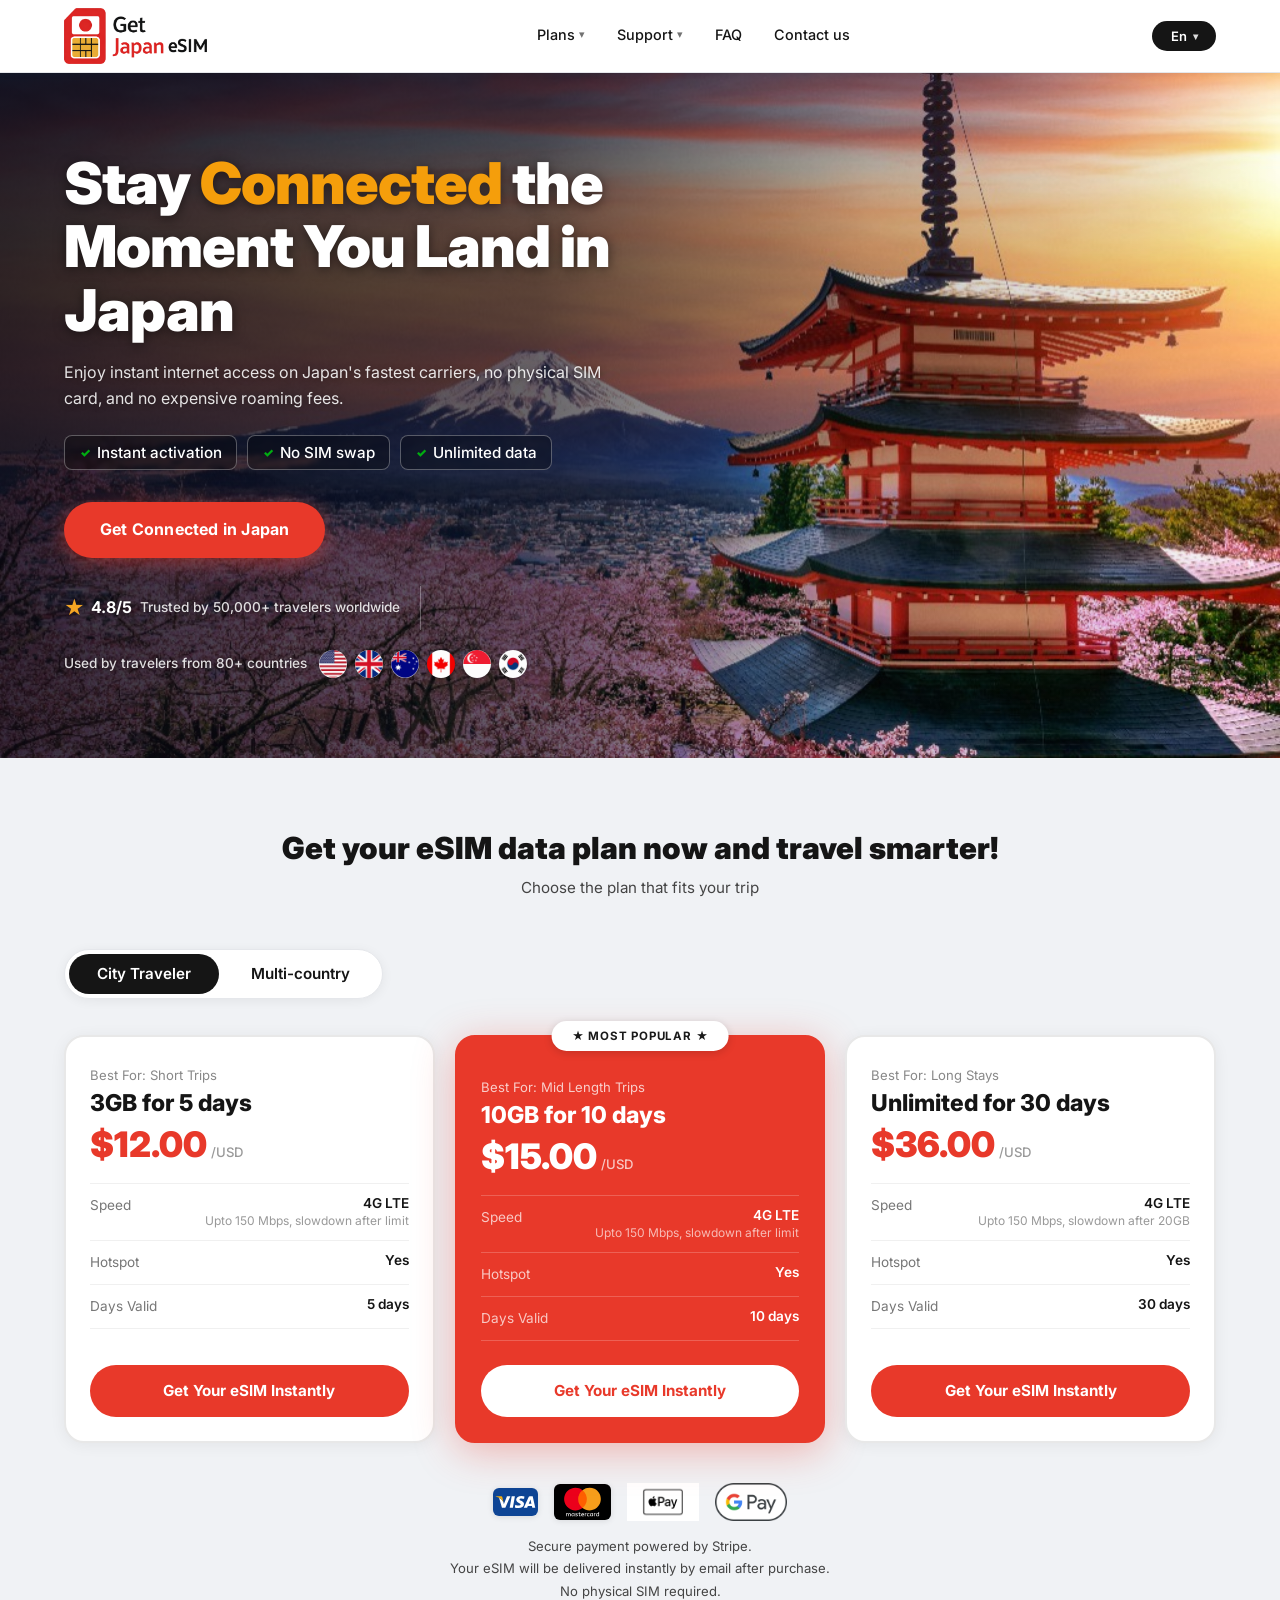
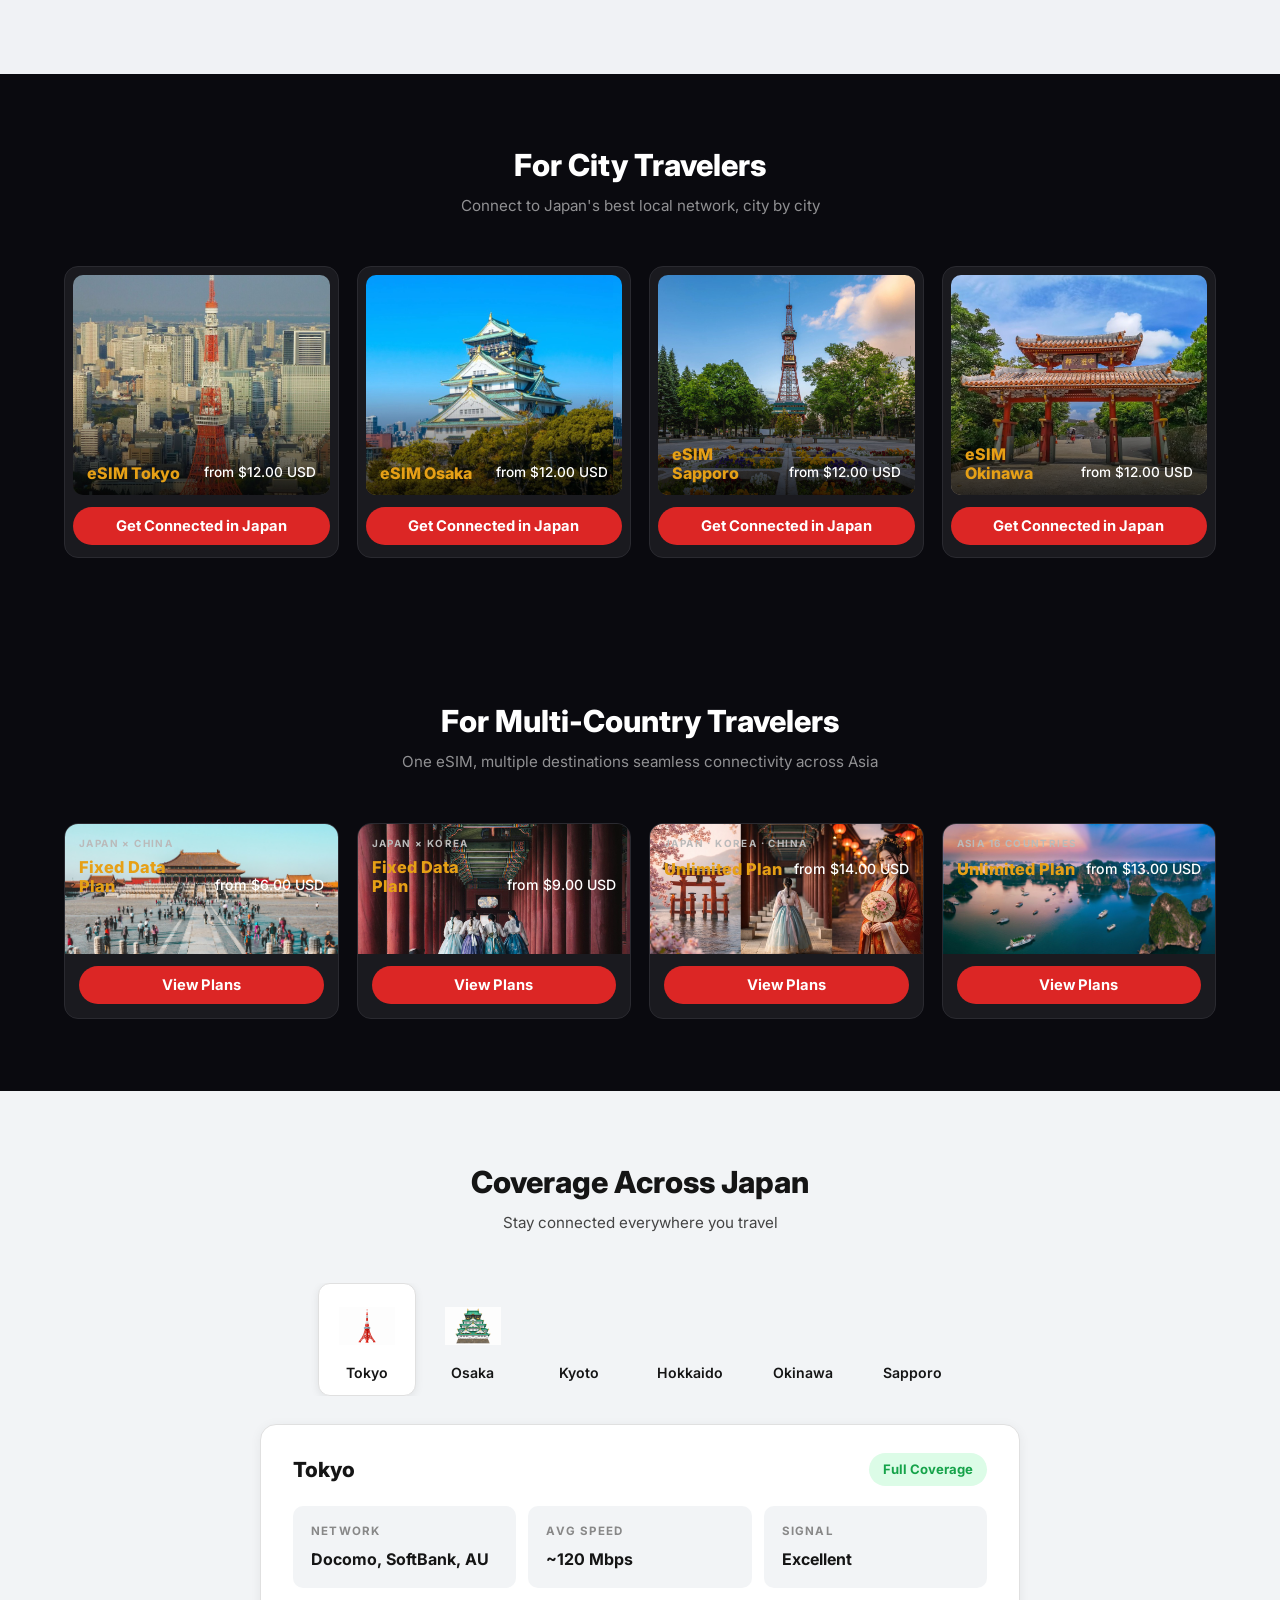
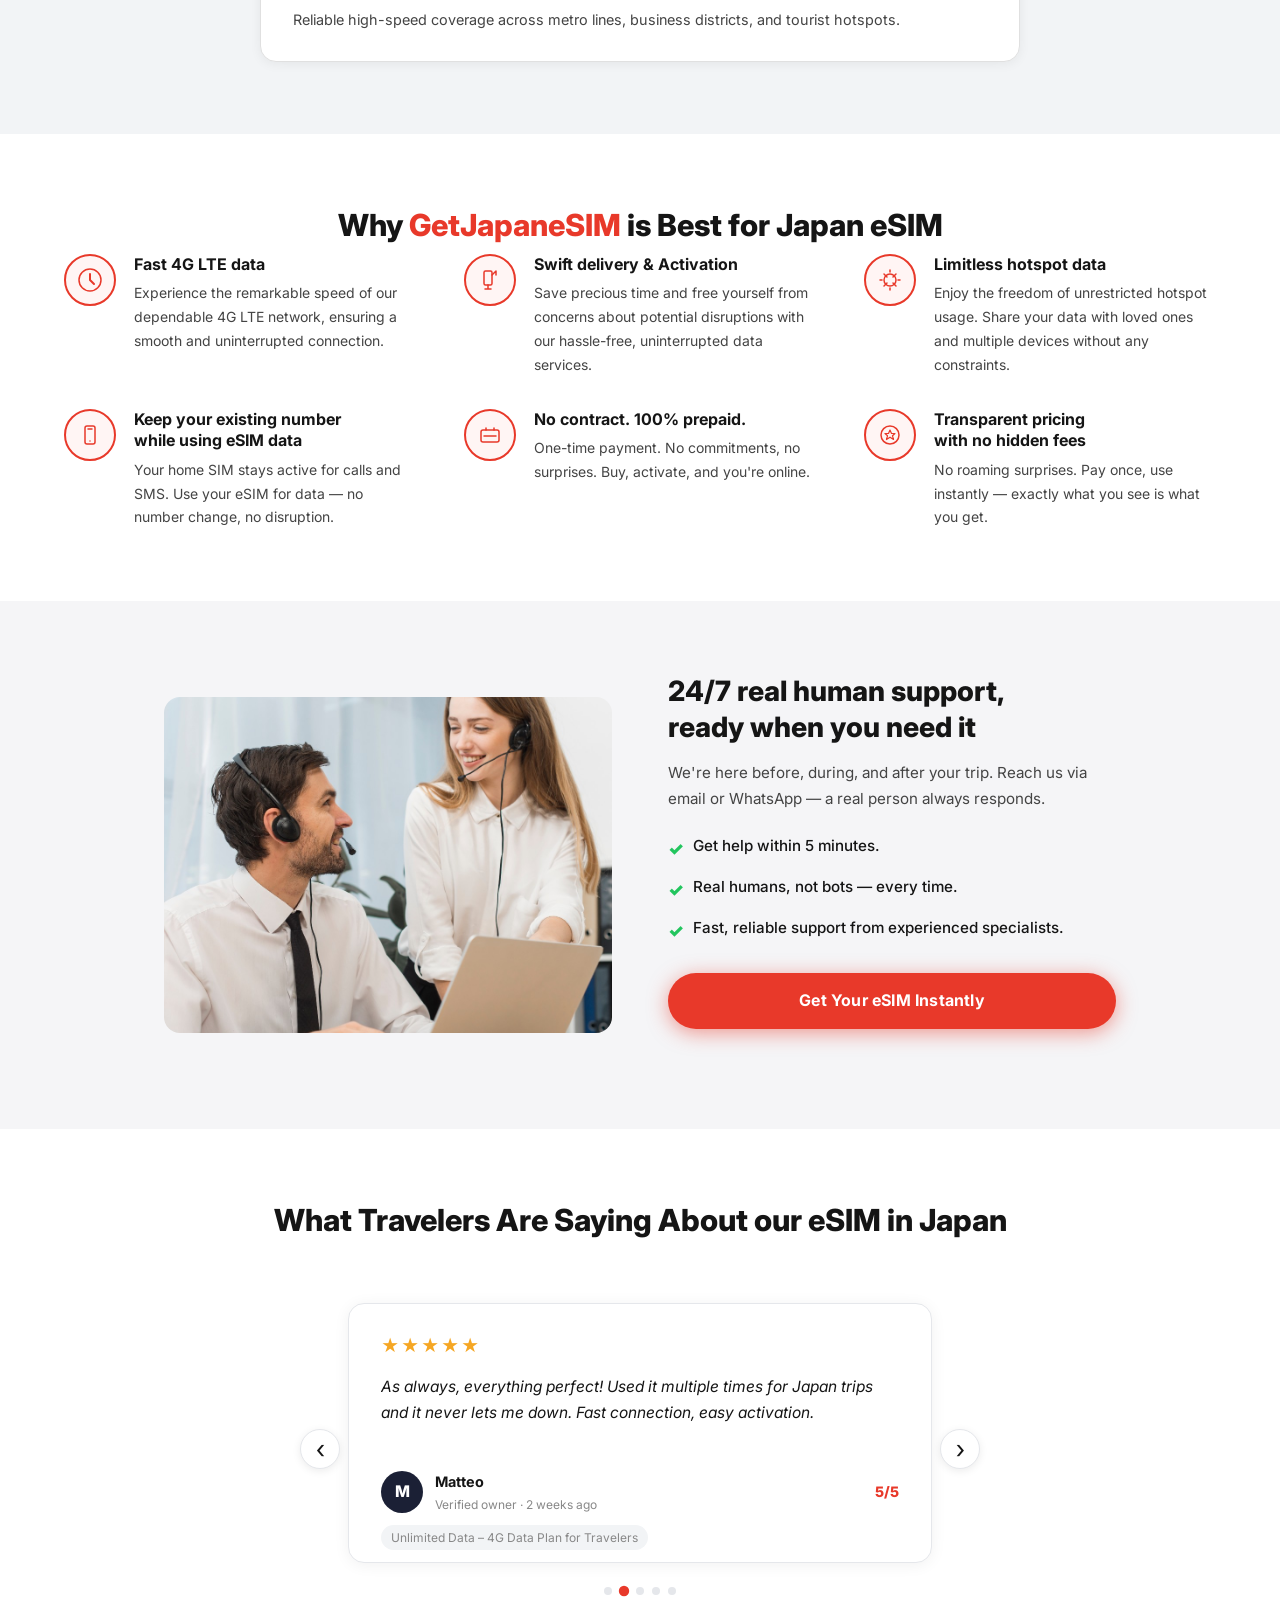
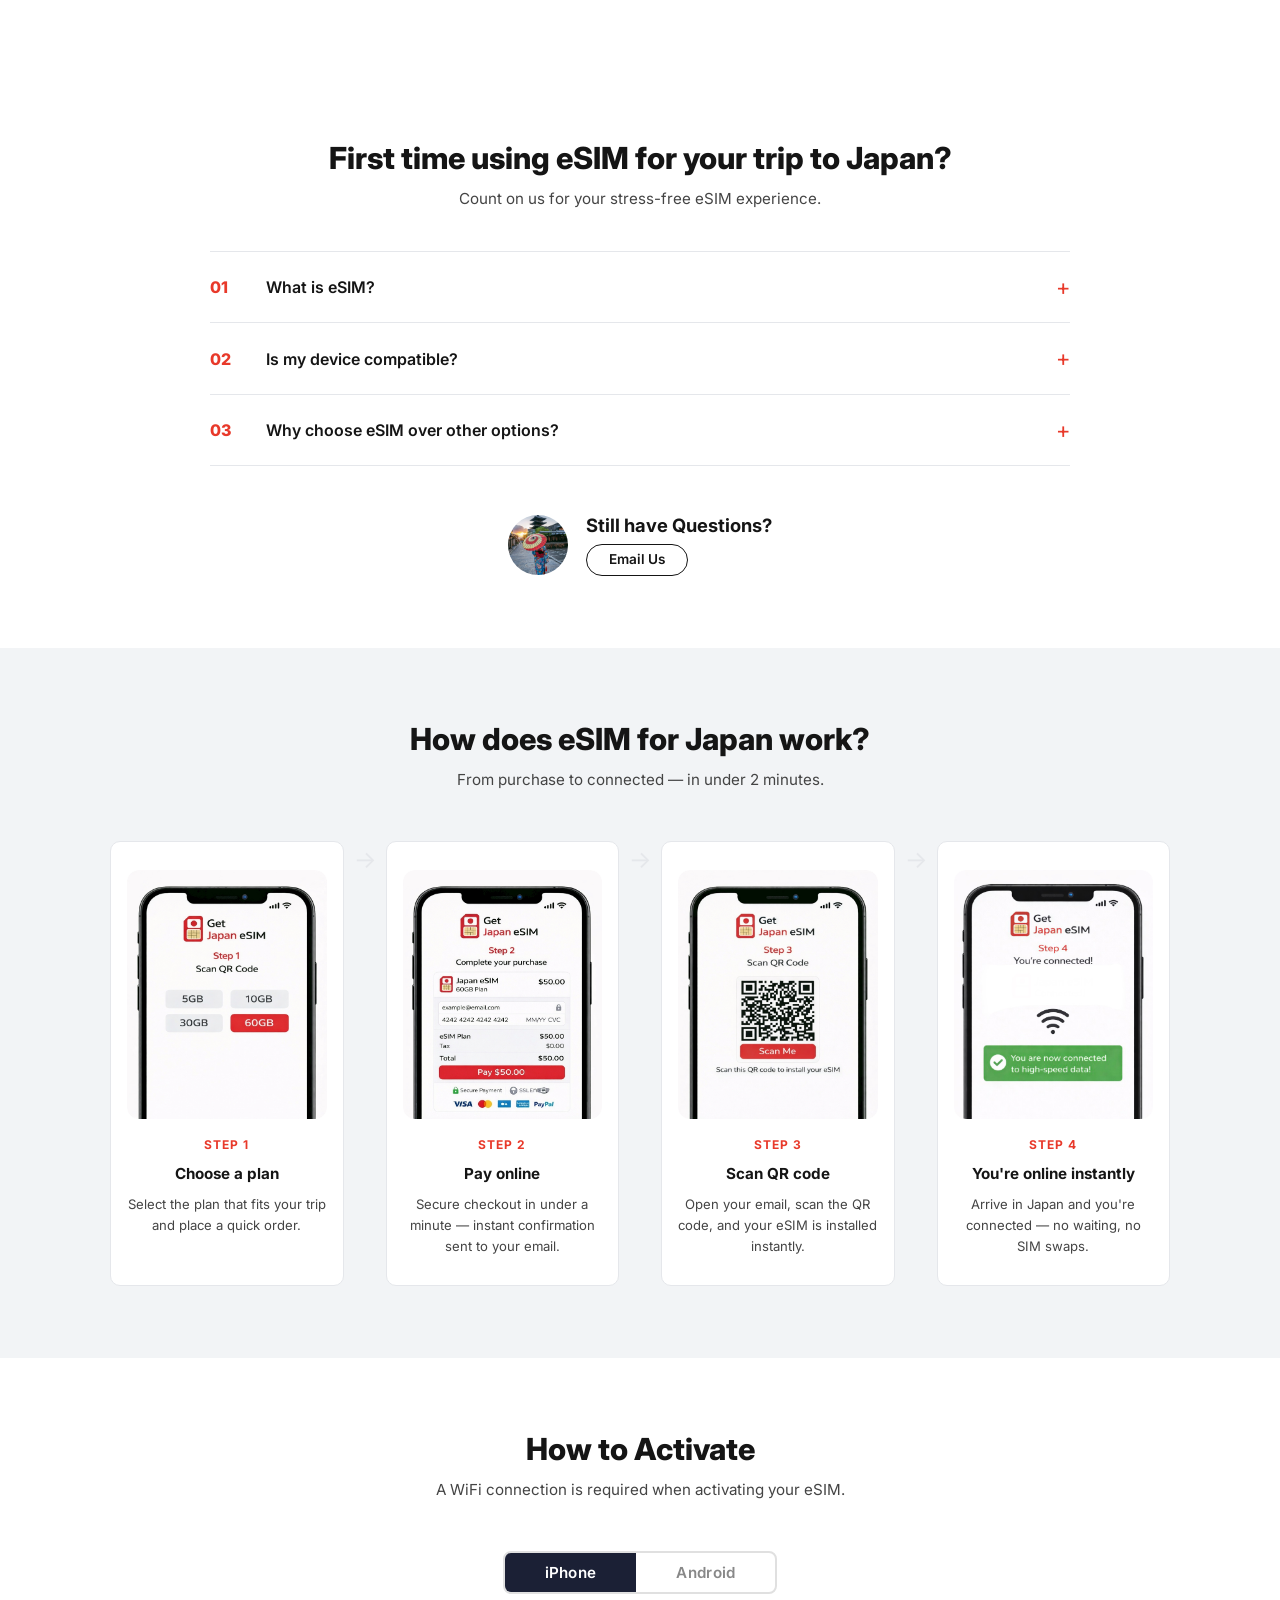
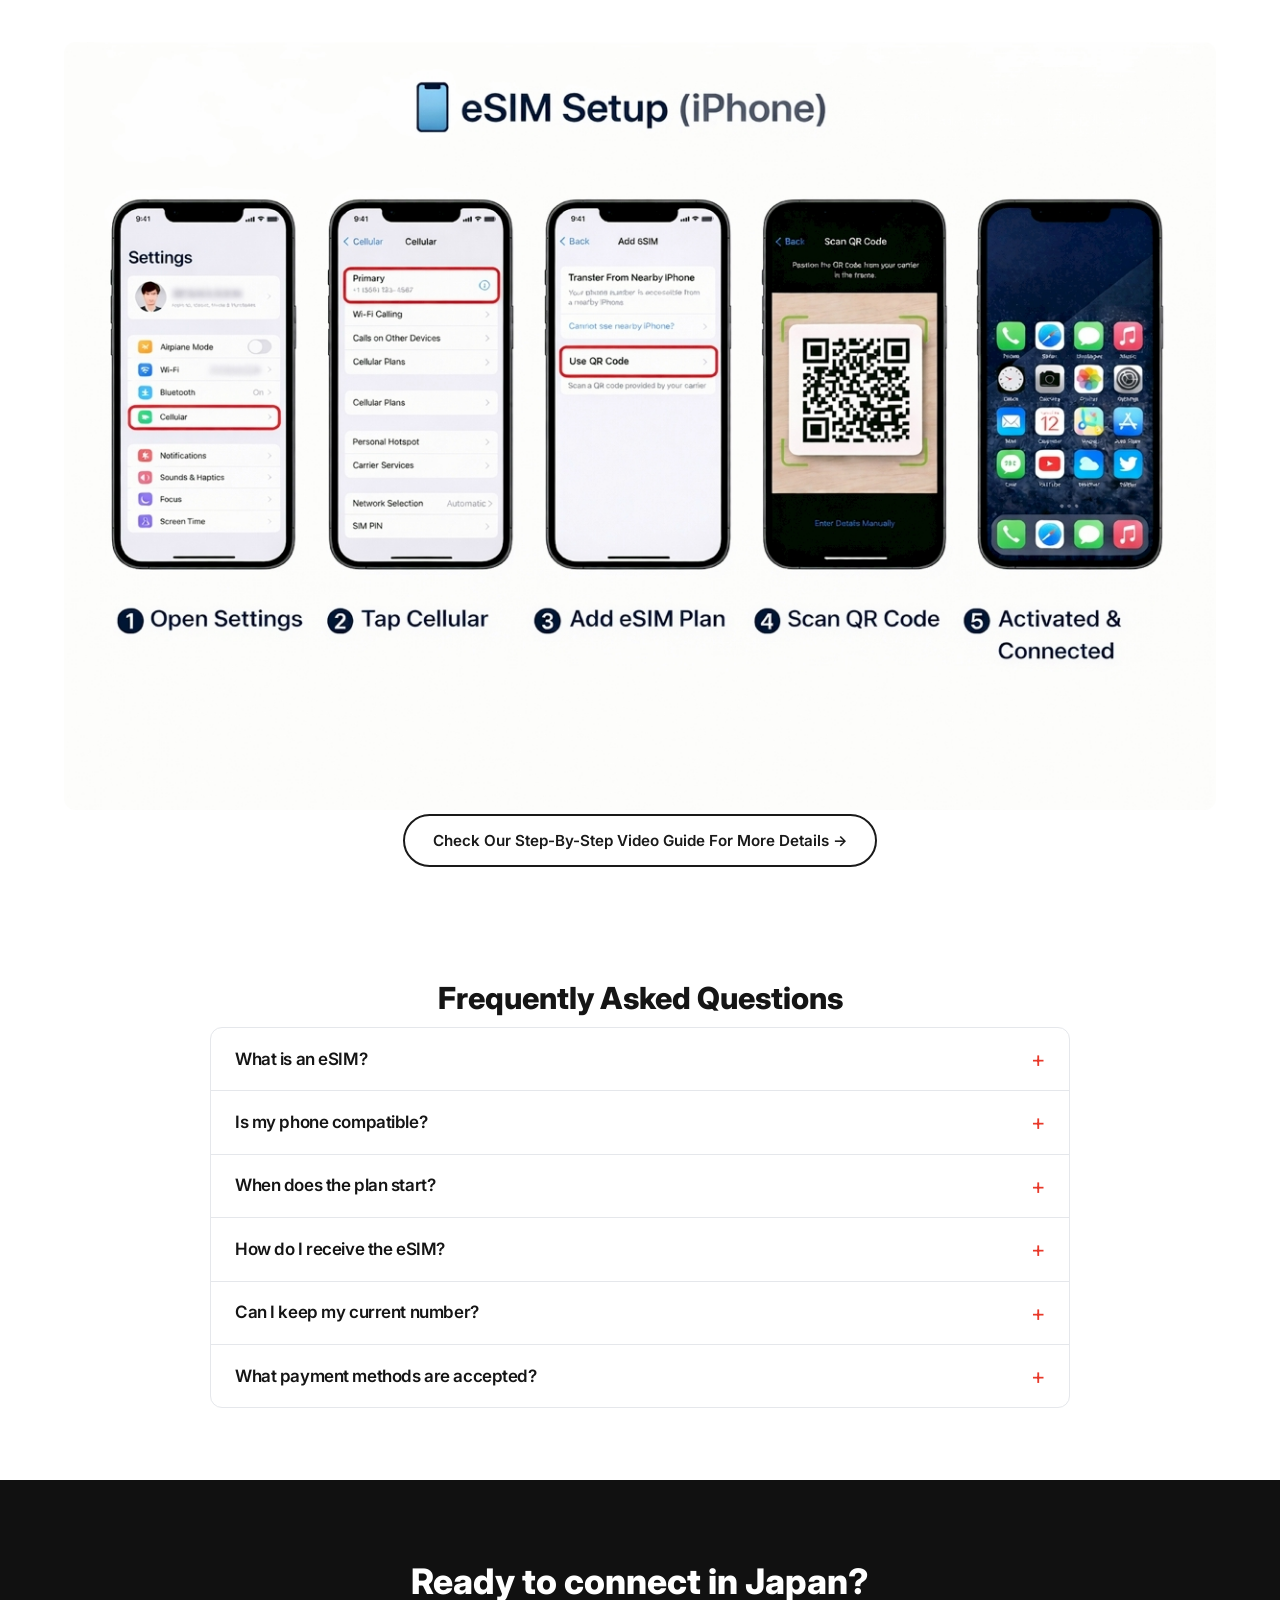
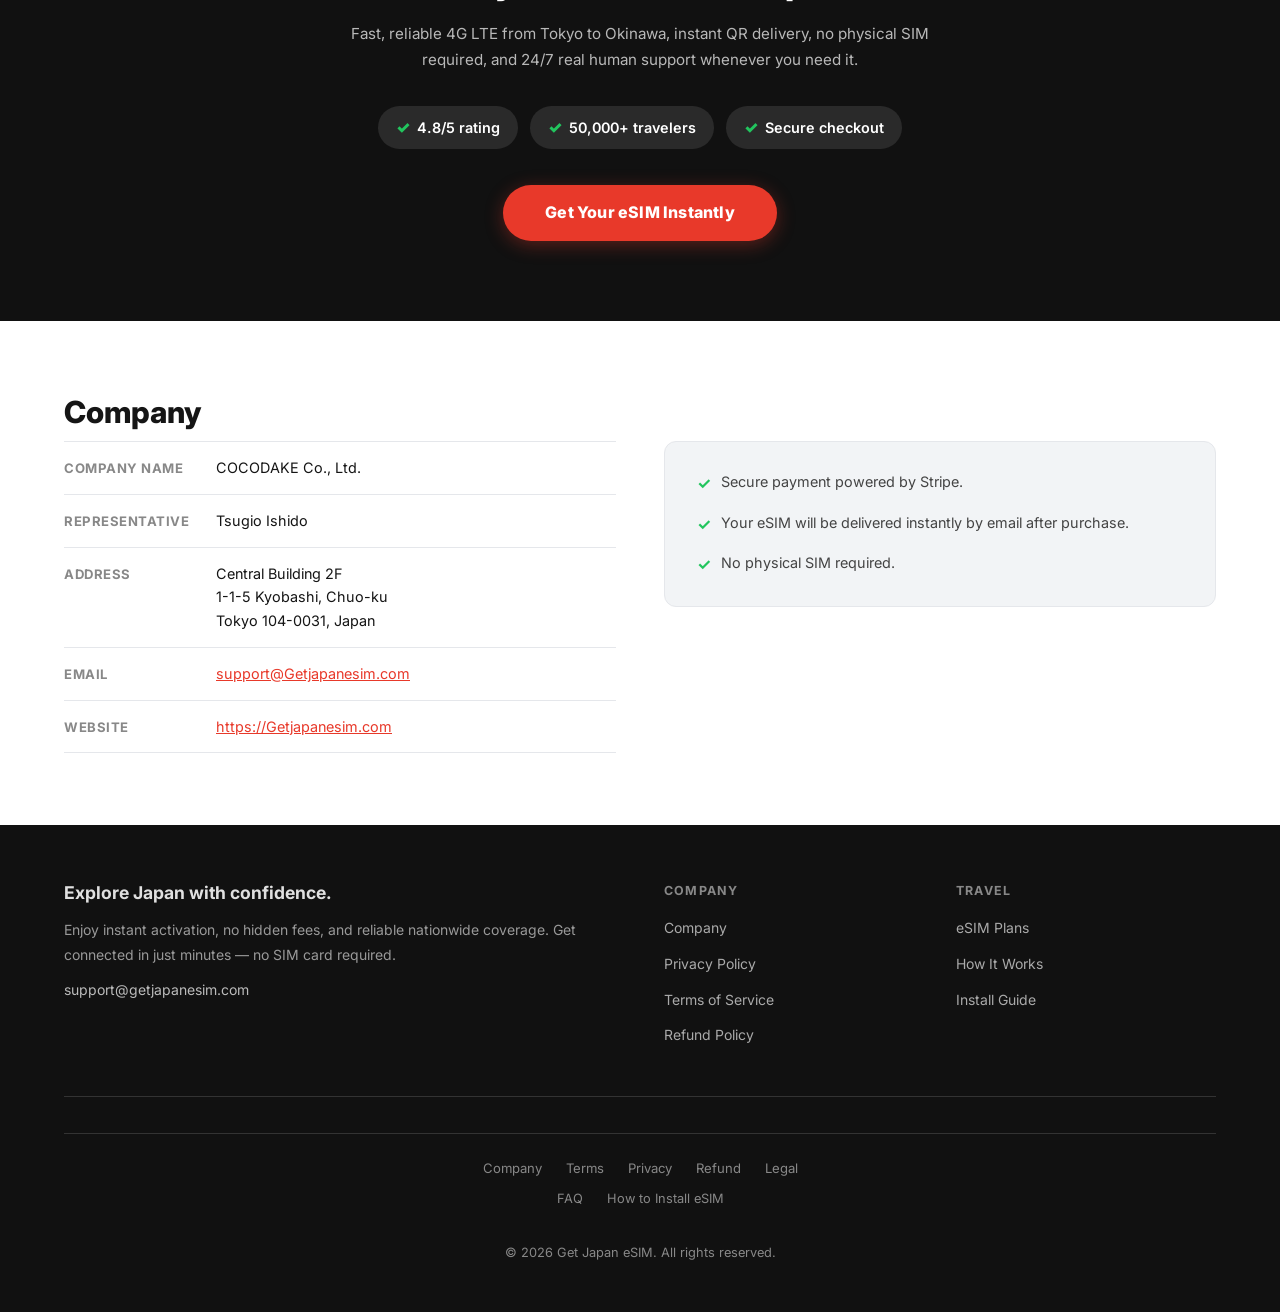
==== commit e788f704: "feat(coverage): replace emoji tabs with custom illustration icons (Figma) Made-with: Cursor" ====
--- a/index.html
+++ b/index.html
@@ -403,27 +403,27 @@
     <!-- 都市タブ -->
     <div class="coverage-cities">
       <button class="coverage-city coverage-city--active" data-city="tokyo">
-        <span class="coverage-city__icon">🗼</span>
+        <img src="img/coverage/tokyo.png" alt="" class="coverage-city__icon" loading="lazy" decoding="async">
         <span class="coverage-city__name">Tokyo</span>
       </button>
       <button class="coverage-city" data-city="osaka">
-        <span class="coverage-city__icon">🏯</span>
+        <img src="img/coverage/osaka.png" alt="" class="coverage-city__icon" loading="lazy" decoding="async">
         <span class="coverage-city__name">Osaka</span>
       </button>
       <button class="coverage-city" data-city="kyoto">
-        <span class="coverage-city__icon">⛩️</span>
+        <img src="img/coverage/kyoto.png" alt="" class="coverage-city__icon" loading="lazy" decoding="async">
         <span class="coverage-city__name">Kyoto</span>
       </button>
       <button class="coverage-city" data-city="hokkaido">
-        <span class="coverage-city__icon">❄️</span>
+        <img src="img/coverage/hokkaido.png" alt="" class="coverage-city__icon" loading="lazy" decoding="async">
         <span class="coverage-city__name">Hokkaido</span>
       </button>
       <button class="coverage-city" data-city="okinawa">
-        <span class="coverage-city__icon">🌺</span>
+        <img src="img/coverage/okinawa.png" alt="" class="coverage-city__icon" loading="lazy" decoding="async">
         <span class="coverage-city__name">Okinawa</span>
       </button>
       <button class="coverage-city" data-city="sapporo">
-        <span class="coverage-city__icon">🏔️</span>
+        <img src="img/coverage/sapporo.png" alt="" class="coverage-city__icon" loading="lazy" decoding="async">
         <span class="coverage-city__name">Sapporo</span>
       </button>
     </div>
--- a/css/style.css
+++ b/css/style.css
@@ -1801,6 +1801,13 @@
 .coverage-city__icon {
   font-size: 2.4rem;
   line-height: 1;
+  display: block;
+}
+img.coverage-city__icon {
+  width: 56px;
+  height: 56px;
+  object-fit: contain;
+  margin: 0 auto;
 }
 .coverage-city__name {
   font-size: 0.88rem;
@@ -1955,6 +1962,7 @@
     gap: 8px;
   }
   .coverage-city__icon { font-size: 2.2rem; }
+  img.coverage-city__icon { width: 50px; height: 50px; }
   .coverage-city__name { font-size: 0.80rem; }
   .coverage-card { padding: 20px 16px; }
   .coverage-card__metrics { grid-template-columns: repeat(3, 1fr); gap: 6px; }
@@ -2980,6 +2988,7 @@
     box-shadow: none;
   }
   .coverage-city__icon { font-size: 60px; line-height: 1; height: 60px; display: flex; align-items: center; }
+  img.coverage-city__icon { width: 60px; height: 60px; display: block; }
   .coverage-city__name {
     font-size: 18px;
     line-height: 22px;
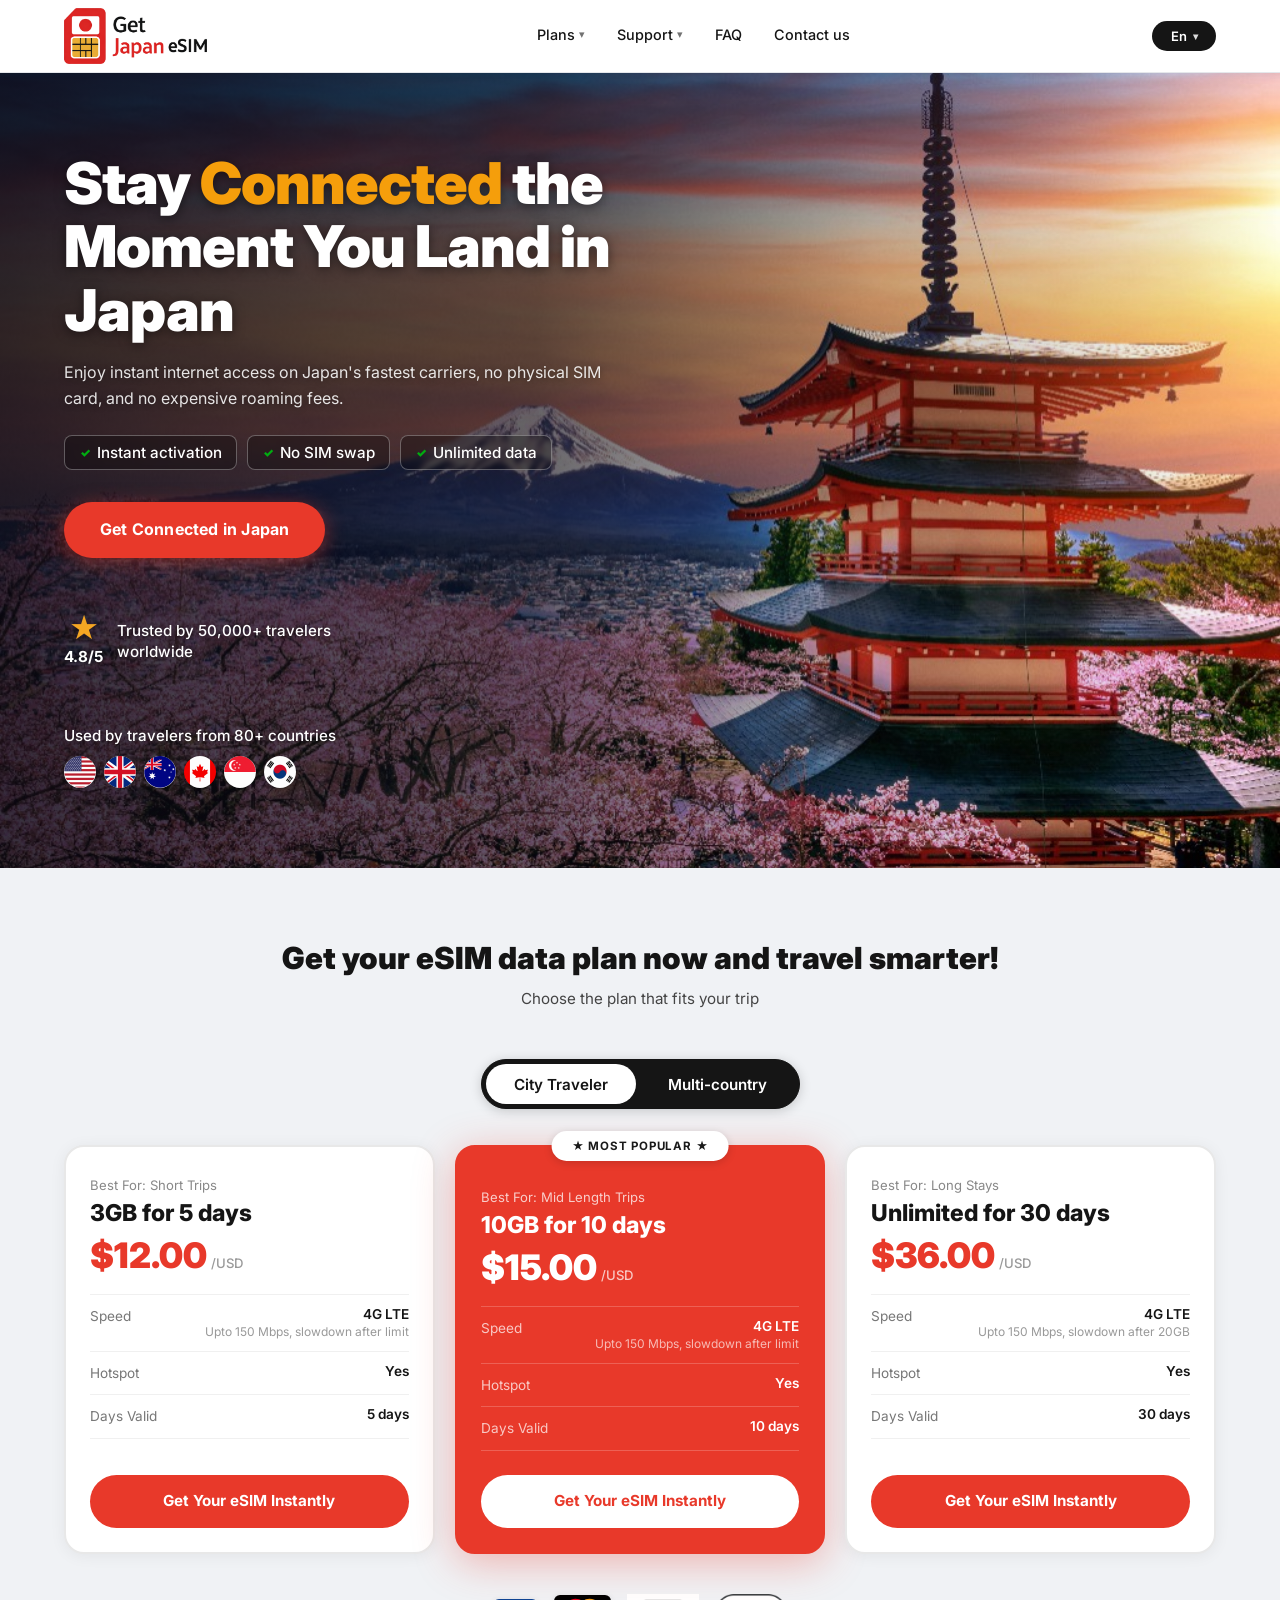
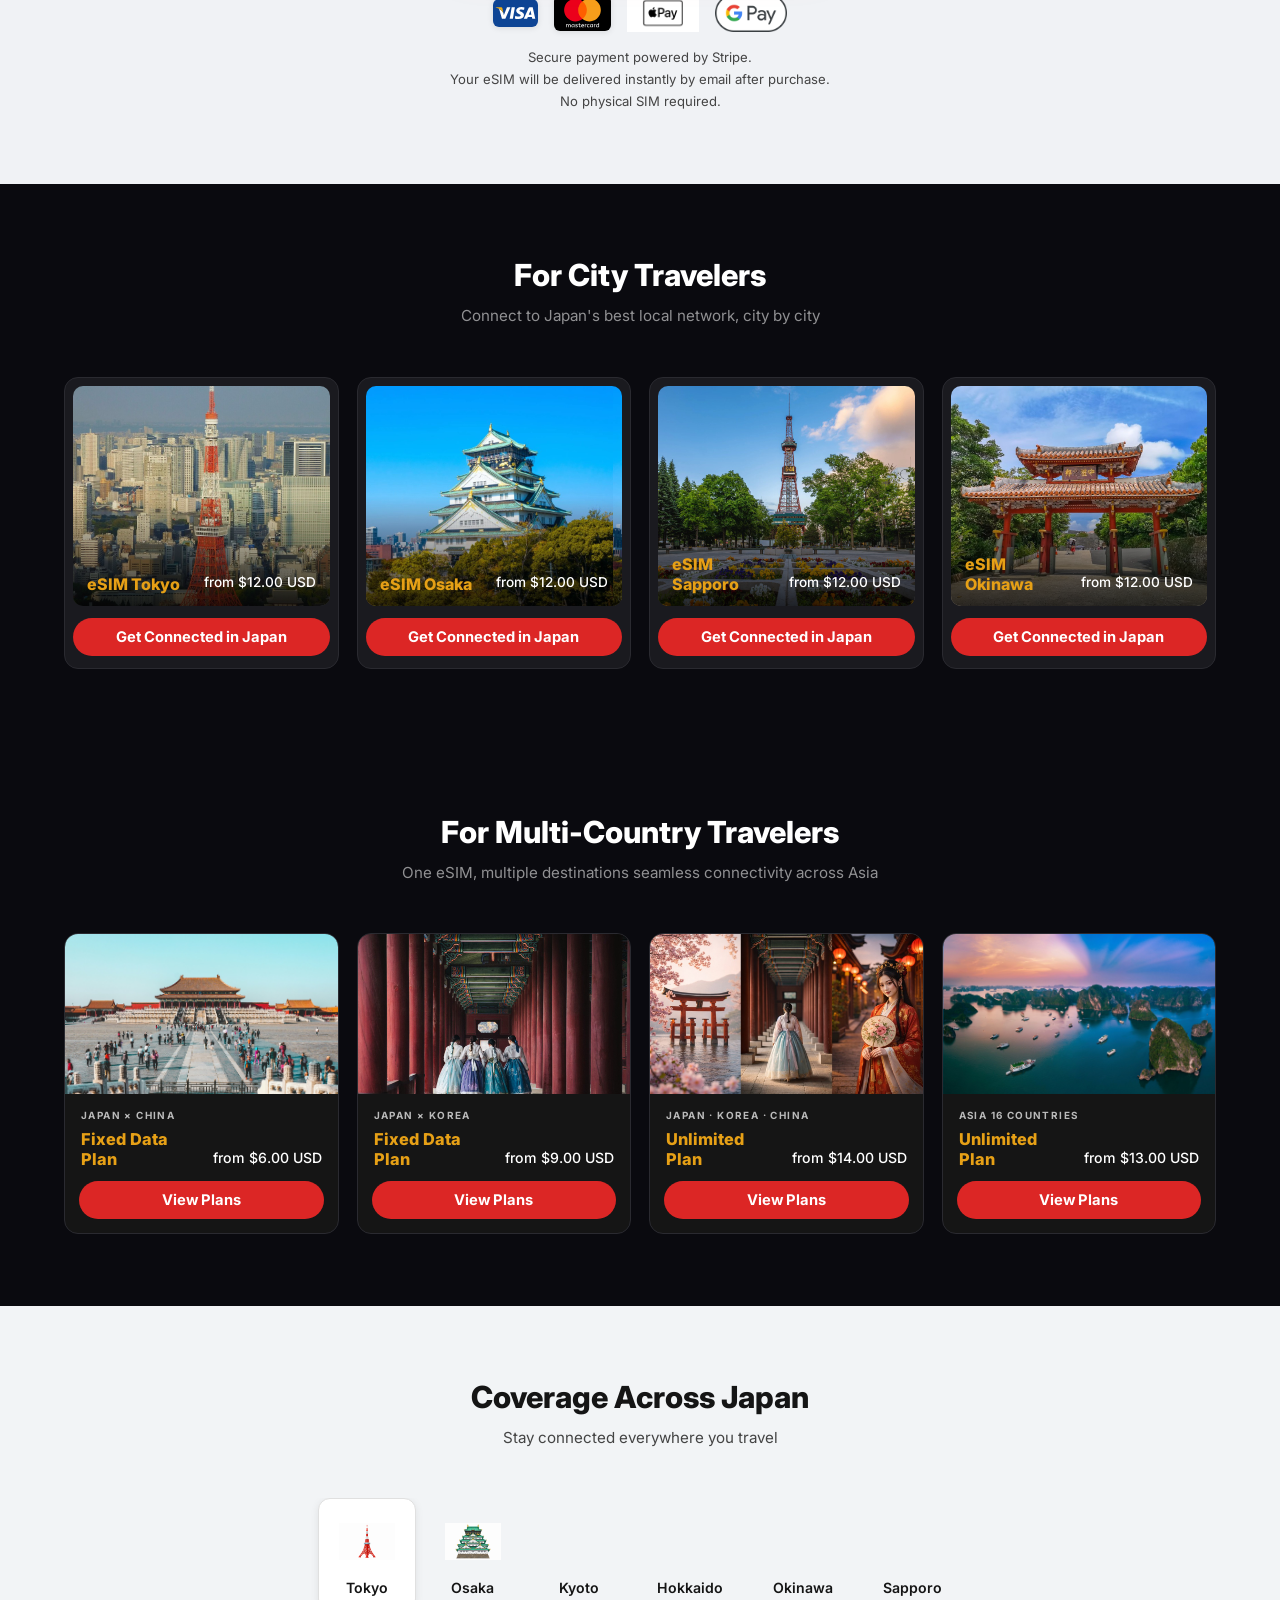
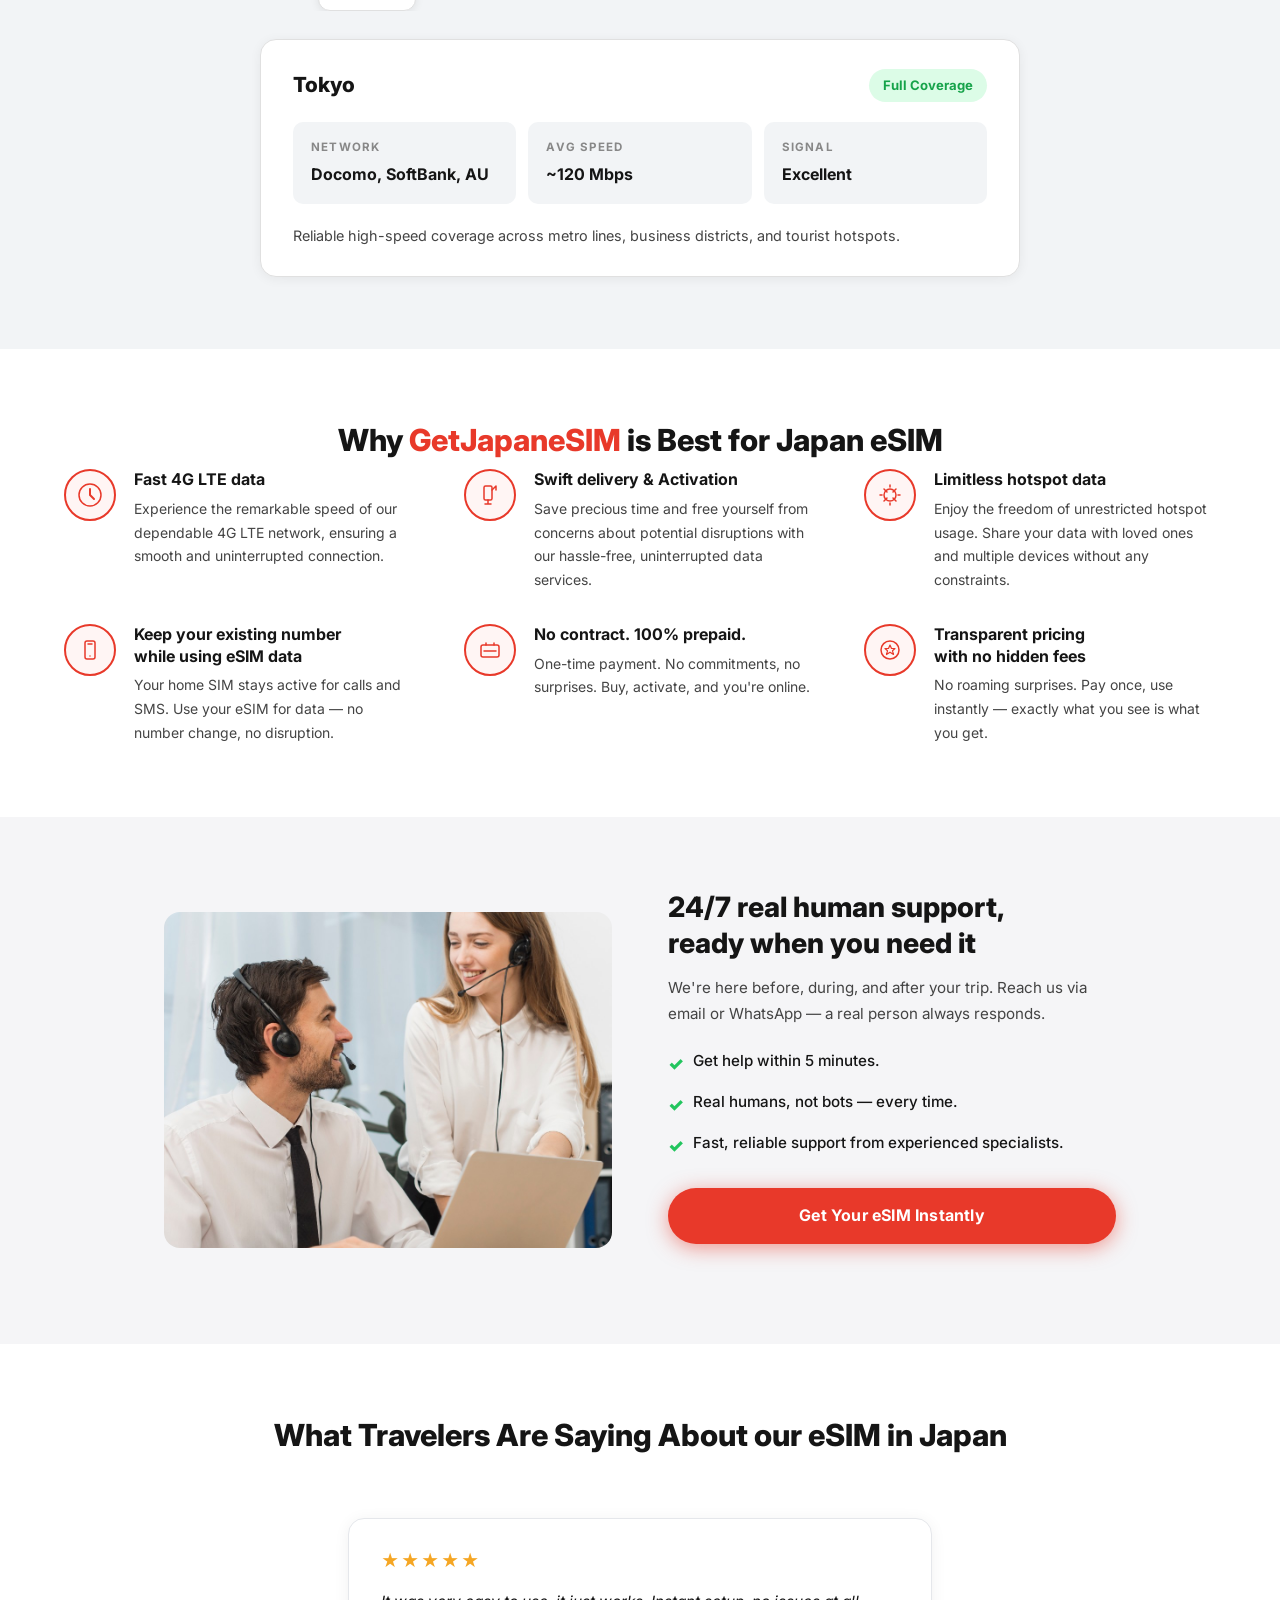
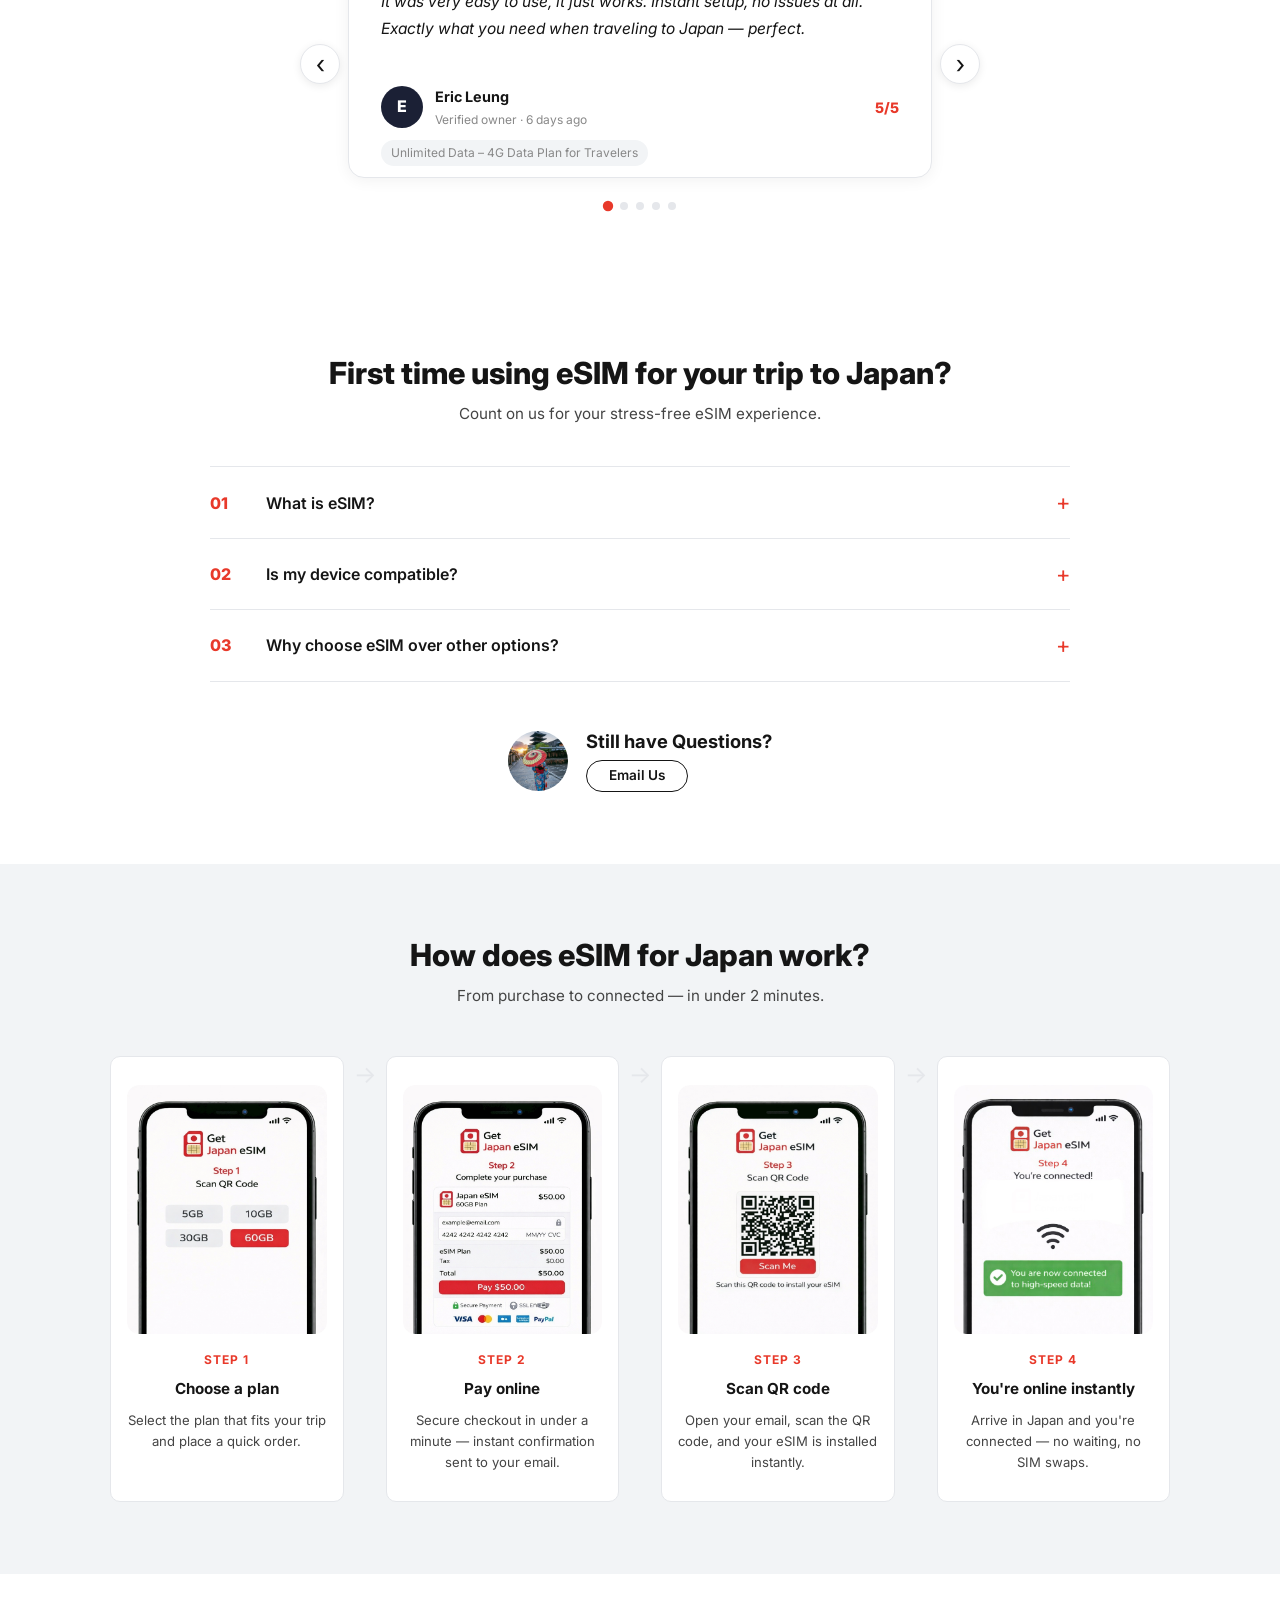
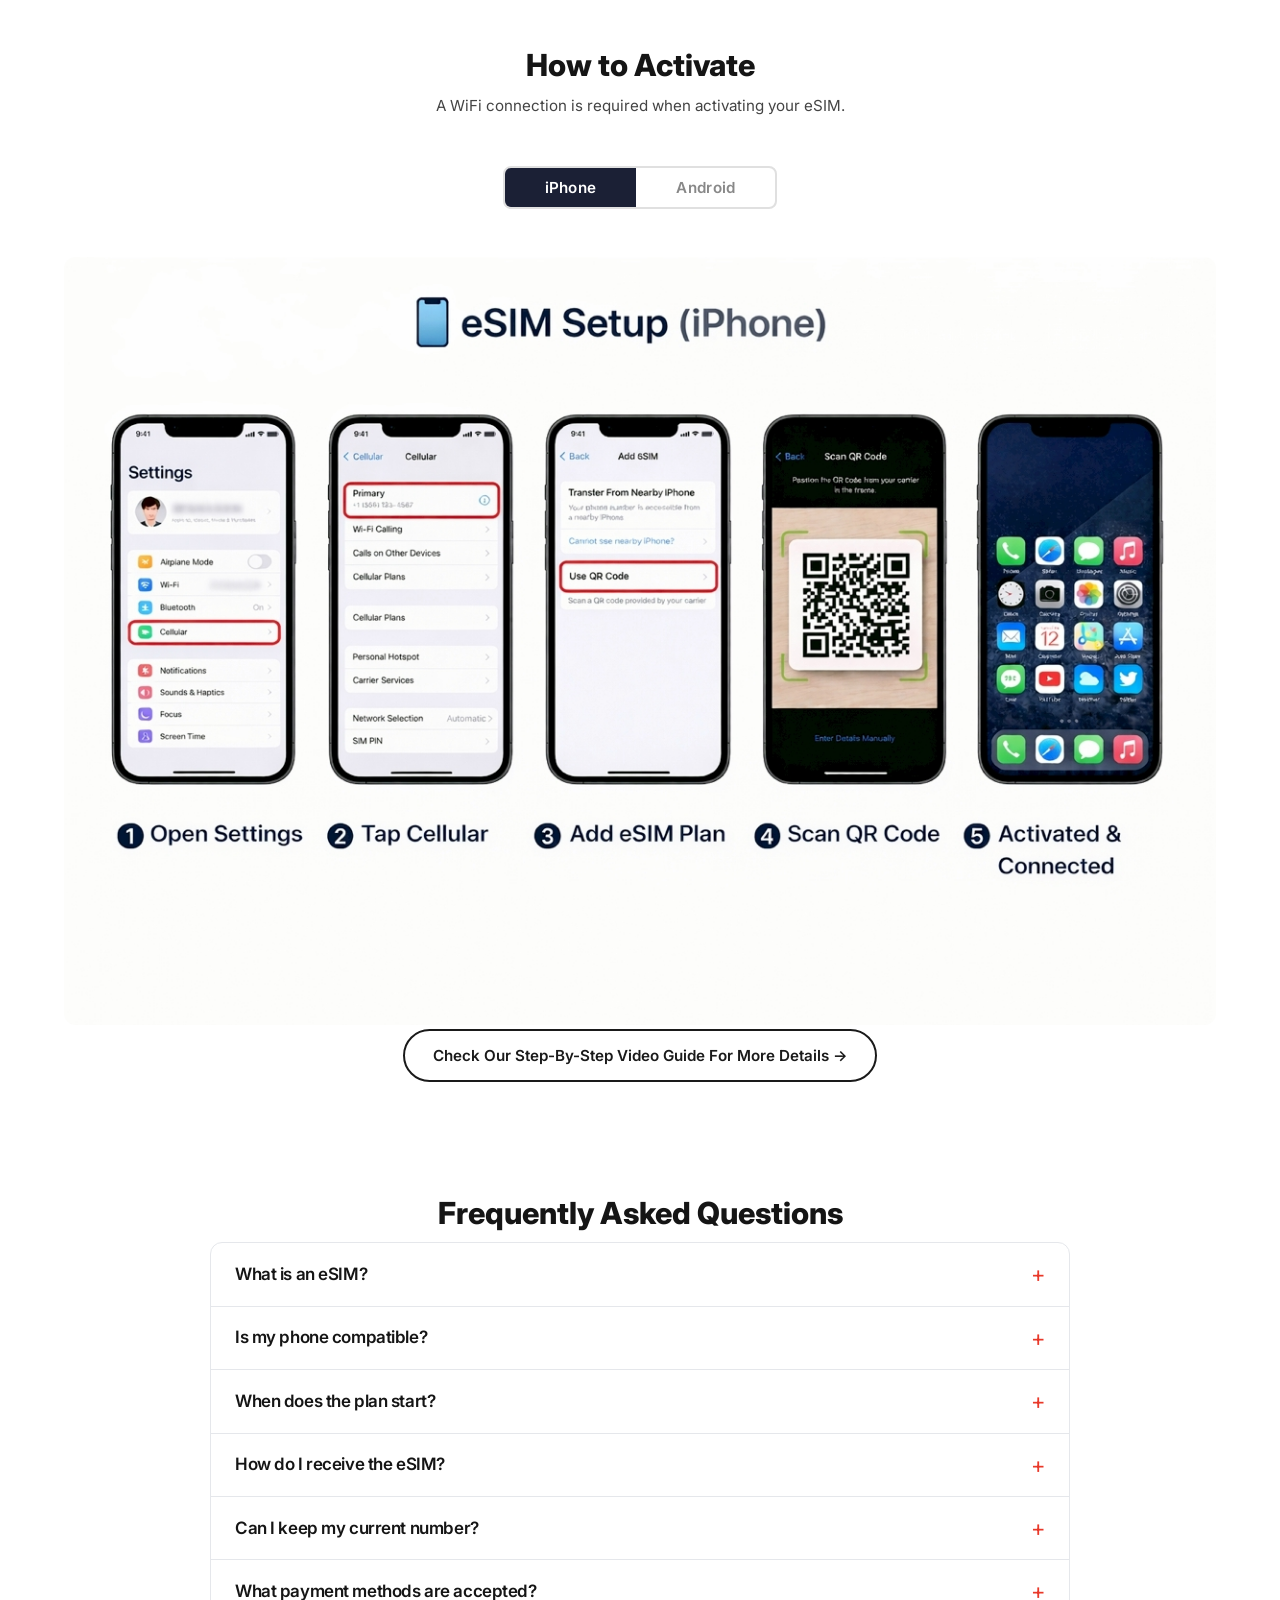
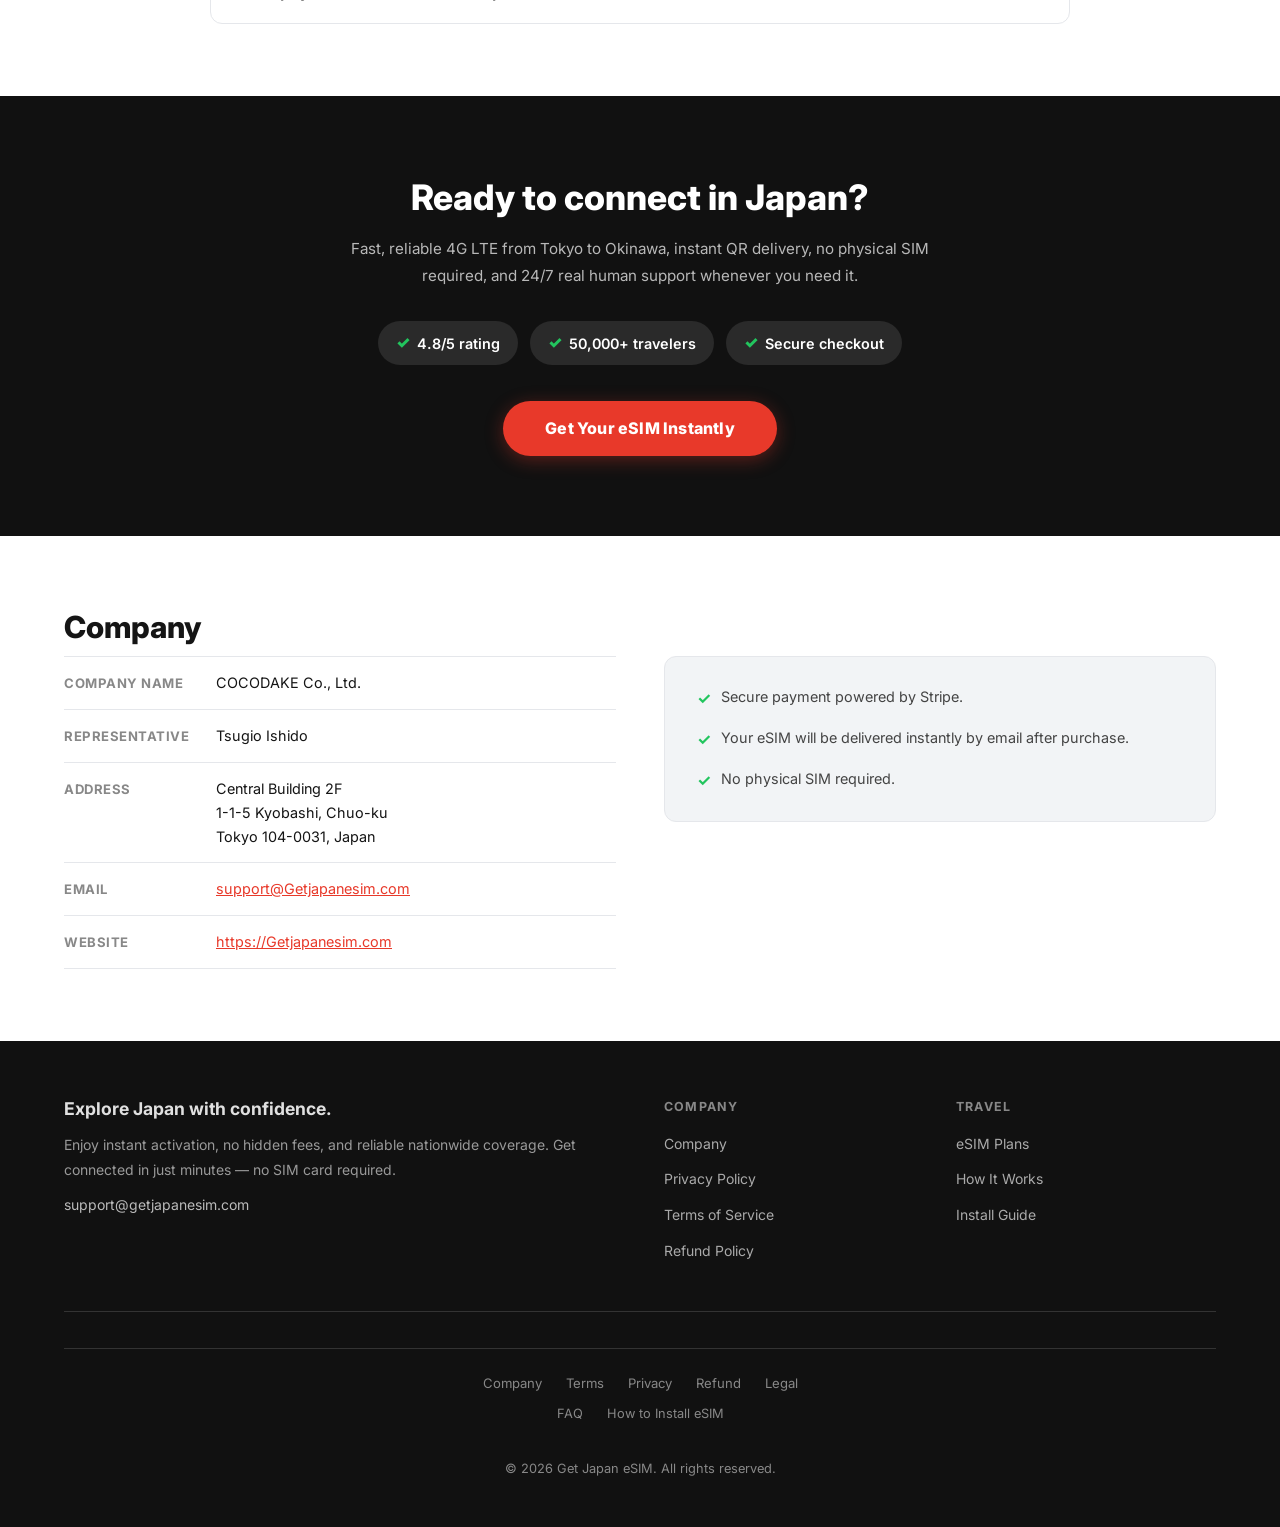
==== commit 8aa60798: "fix(multi/desktop): move overlay outside image so info band sits below photo Made-with: Cursor" ====
--- a/index.html
+++ b/index.html
@@ -347,45 +347,41 @@
     <div class="dest-grid">
 
       <a href="#plans" class="dest-card">
-        <div class="dest-card__img multi-img--jpcn">
-          <div class="dest-card__overlay">
-            <span class="dest-card__region">JAPAN × CHINA</span>
-            <span class="dest-card__name">Fixed Data Plan</span>
-            <span class="dest-card__price" data-jpy="900" data-prefix="from ">from $6.00 USD</span>
-          </div>
+        <div class="dest-card__img multi-img--jpcn"></div>
+        <div class="dest-card__overlay">
+          <span class="dest-card__region">JAPAN × CHINA</span>
+          <span class="dest-card__name">Fixed Data Plan</span>
+          <span class="dest-card__price" data-jpy="900" data-prefix="from ">from $6.00 USD</span>
         </div>
         <button class="dest-card__btn" data-i18n="multi.view">View Plans</button>
       </a>
 
       <a href="#plans" class="dest-card">
-        <div class="dest-card__img multi-img--jpkr">
-          <div class="dest-card__overlay">
-            <span class="dest-card__region">JAPAN × KOREA</span>
-            <span class="dest-card__name">Fixed Data Plan</span>
-            <span class="dest-card__price" data-jpy="1350" data-prefix="from ">from $9.00 USD</span>
-          </div>
+        <div class="dest-card__img multi-img--jpkr"></div>
+        <div class="dest-card__overlay">
+          <span class="dest-card__region">JAPAN × KOREA</span>
+          <span class="dest-card__name">Fixed Data Plan</span>
+          <span class="dest-card__price" data-jpy="1350" data-prefix="from ">from $9.00 USD</span>
         </div>
         <button class="dest-card__btn" data-i18n="multi.view">View Plans</button>
       </a>
 
       <a href="#plans" class="dest-card">
-        <div class="dest-card__img multi-img--jpkrcn">
-          <div class="dest-card__overlay">
-            <span class="dest-card__region">JAPAN · KOREA · CHINA</span>
-            <span class="dest-card__name">Unlimited Plan</span>
-            <span class="dest-card__price" data-jpy="2100" data-prefix="from ">from $14.00 USD</span>
-          </div>
+        <div class="dest-card__img multi-img--jpkrcn"></div>
+        <div class="dest-card__overlay">
+          <span class="dest-card__region">JAPAN · KOREA · CHINA</span>
+          <span class="dest-card__name">Unlimited Plan</span>
+          <span class="dest-card__price" data-jpy="2100" data-prefix="from ">from $14.00 USD</span>
         </div>
         <button class="dest-card__btn" data-i18n="multi.view">View Plans</button>
       </a>
 
       <a href="#plans" class="dest-card">
-        <div class="dest-card__img multi-img--asia">
-          <div class="dest-card__overlay">
-            <span class="dest-card__region">ASIA 16 COUNTRIES</span>
-            <span class="dest-card__name">Unlimited Plan</span>
-            <span class="dest-card__price" data-jpy="1950" data-prefix="from ">from $13.00 USD</span>
-          </div>
+        <div class="dest-card__img multi-img--asia"></div>
+        <div class="dest-card__overlay">
+          <span class="dest-card__region">ASIA 16 COUNTRIES</span>
+          <span class="dest-card__name">Unlimited Plan</span>
+          <span class="dest-card__price" data-jpy="1950" data-prefix="from ">from $13.00 USD</span>
         </div>
         <button class="dest-card__btn" data-i18n="multi.view">View Plans</button>
       </a>
--- a/css/style.css
+++ b/css/style.css
@@ -374,68 +374,66 @@
 }
 .btn-shop:hover { background: var(--red-dark); transform: translateY(-2px); box-shadow: 0 8px 28px rgba(232,57,42,0.55); }
 
-/* Trust row: rating left | divider | flags right (single-line layout per side) */
+/* Trust row (Figma desktop):
+   Left  = ★ icon + "4.8/5" stacked vertically | "Trusted by 50,000+ travelers worldwide" (2 lines)
+   Right = "Used by travelers from 80+ countries" on top | row of circular flags below */
 .hero-trust-row {
   display: flex;
   align-items: center;
-  gap: 20px;
+  justify-content: flex-start;
+  gap: 56px;
   flex-wrap: wrap;
+  margin-top: 28px;
 }
 .hero-trust-rating {
   display: inline-flex;
   flex-direction: row;
   align-items: center;
-  gap: 8px;
-  white-space: nowrap;
+  gap: 14px;
 }
 .hero-trust-stars {
   display: inline-flex;
-  align-items: center;
-  gap: 6px;
+  flex-direction: column;
+  align-items: center;
+  gap: 2px;
+  flex-shrink: 0;
 }
 .hero-star {
   color: #F5A623;
-  font-size: 1.25rem;
+  font-size: 1.85rem;
   line-height: 1;
   text-shadow: 0 1px 4px rgba(0,0,0,0.3);
 }
 .hero-rating-num {
-  font-size: 1rem;
+  font-size: 0.95rem;
   font-weight: 700;
   color: #FFFFFF;
   text-shadow: 0 1px 4px rgba(0,0,0,0.4);
 }
-.hero-trust-divider {
-  width: 1px;
-  height: 44px;
-  background: rgba(255,255,255,0.30);
-  flex-shrink: 0;
-  align-self: center;
-}
+.hero-trust-divider { display: none; }
 .hero-trust-flags {
   display: inline-flex;
-  flex-direction: row;
-  align-items: center;
-  gap: 12px;
+  flex-direction: column;
+  align-items: flex-start;
+  gap: 10px;
   flex-wrap: nowrap;
-  white-space: nowrap;
 }
 .hero-flags {
   display: flex;
   gap: 8px;
-  flex-wrap: wrap;
+  flex-wrap: nowrap;
   align-items: center;
 }
 /* Round country flag bitmaps (replaces emoji rendering for consistency) */
 .hero-flag {
-  width: 28px;
-  height: 28px;
+  width: 32px;
+  height: 32px;
   border-radius: 50%;
   background: #FFFFFF;
   object-fit: cover;
   display: block;
   flex-shrink: 0;
-  box-shadow: 0 1px 3px rgba(0, 0, 0, 0.25);
+  box-shadow: 0 1px 3px rgba(0, 0, 0, 0.3);
 }
 /* Legacy emoji style kept for backward compatibility */
 .hero-flags span {
@@ -444,11 +442,20 @@
   filter: drop-shadow(0 1px 3px rgba(0,0,0,0.3));
 }
 .hero-trusted {
-  font-size: 0.85rem;
-  color: rgba(255,255,255,0.85);
+  font-size: 0.95rem;
+  color: #FFFFFF;
   font-weight: 500;
+  line-height: 1.35;
   text-shadow: 0 1px 4px rgba(0,0,0,0.4);
   display: block;
+}
+/* Force the left-side tagline to wrap onto two lines (Figma) */
+.hero-trust-rating .hero-trusted {
+  max-width: 220px;
+  white-space: normal;
+}
+.hero-trust-flags .hero-trusted {
+  white-space: nowrap;
 }
 
 /* ===== SECTIONS BASE ===== */
@@ -485,19 +492,21 @@
   white-space: nowrap;
 }
 
-/* タブ切り替え (Figma: white pill outer, dark inner pill for active) */
+/* タブ切り替え (Figma: dark pill outer, white inner pill for active) */
 .plans-tabs {
-  display: inline-flex;
+  display: flex;
   align-items: center;
   justify-content: center;
   gap: 4px;
-  background: #FFFFFF;
-  border: 1px solid #E5E7EB;
+  background: #151515;
+  border: 1px solid #151515;
   border-radius: 999px;
   padding: 4px;
   width: fit-content;
-  margin: 0 auto 36px;
-  box-shadow: 0 2px 12px rgba(0, 0, 0, 0.06);
+  margin-left: auto;
+  margin-right: auto;
+  margin-bottom: 36px;
+  box-shadow: 0 2px 12px rgba(0, 0, 0, 0.18);
 }
 .plans-tab {
   display: inline-flex;
@@ -511,15 +520,15 @@
   border: none;
   cursor: pointer;
   background: transparent;
-  color: #151515;
+  color: #FFFFFF;
   transition: all 0.2s ease;
   white-space: nowrap;
 }
-.plans-tab:hover { color: #151515; background: #F2F4F6; }
+.plans-tab:hover { color: #FFFFFF; background: rgba(255, 255, 255, 0.10); }
 .plans-tab--active,
 .plans-tab--active:hover {
-  background: #151515;
-  color: #FFFFFF;
+  background: #FFFFFF;
+  color: #151515;
 }
 
 /* パネル表示制御 */
@@ -816,9 +825,12 @@
 .dest-card:hover .dest-card__btn { background: #C42E21; transform: translateY(-1px); }
 
 /* === MULTI-COUNTRY: image on top, info band below image, button at the bottom === */
-.multi-section .dest-card { padding: 0; }
+.multi-section .dest-card {
+  padding: 0;
+  background: #151515;
+}
 .multi-section .dest-card__img {
-  height: 130px;
+  height: 160px;
   border-radius: 0;
 }
 /* Plain image (no gradient) for multi cards — info lives in the band below */
@@ -831,7 +843,7 @@
   align-items: end;
   column-gap: 10px;
   row-gap: 2px;
-  padding: 12px 14px 0;
+  padding: 14px 16px 0;
 }
 .multi-section .dest-card__region {
   grid-column: 1 / -1;
@@ -2480,7 +2492,7 @@
     gap: 8px;
     flex-wrap: nowrap;
   }
-  .hero-trust-stars { gap: 6px; }
+  .hero-trust-stars { flex-direction: row; align-items: center; gap: 6px; }
   .hero-star {
     color: #FFB700;
     font-size: 22px;
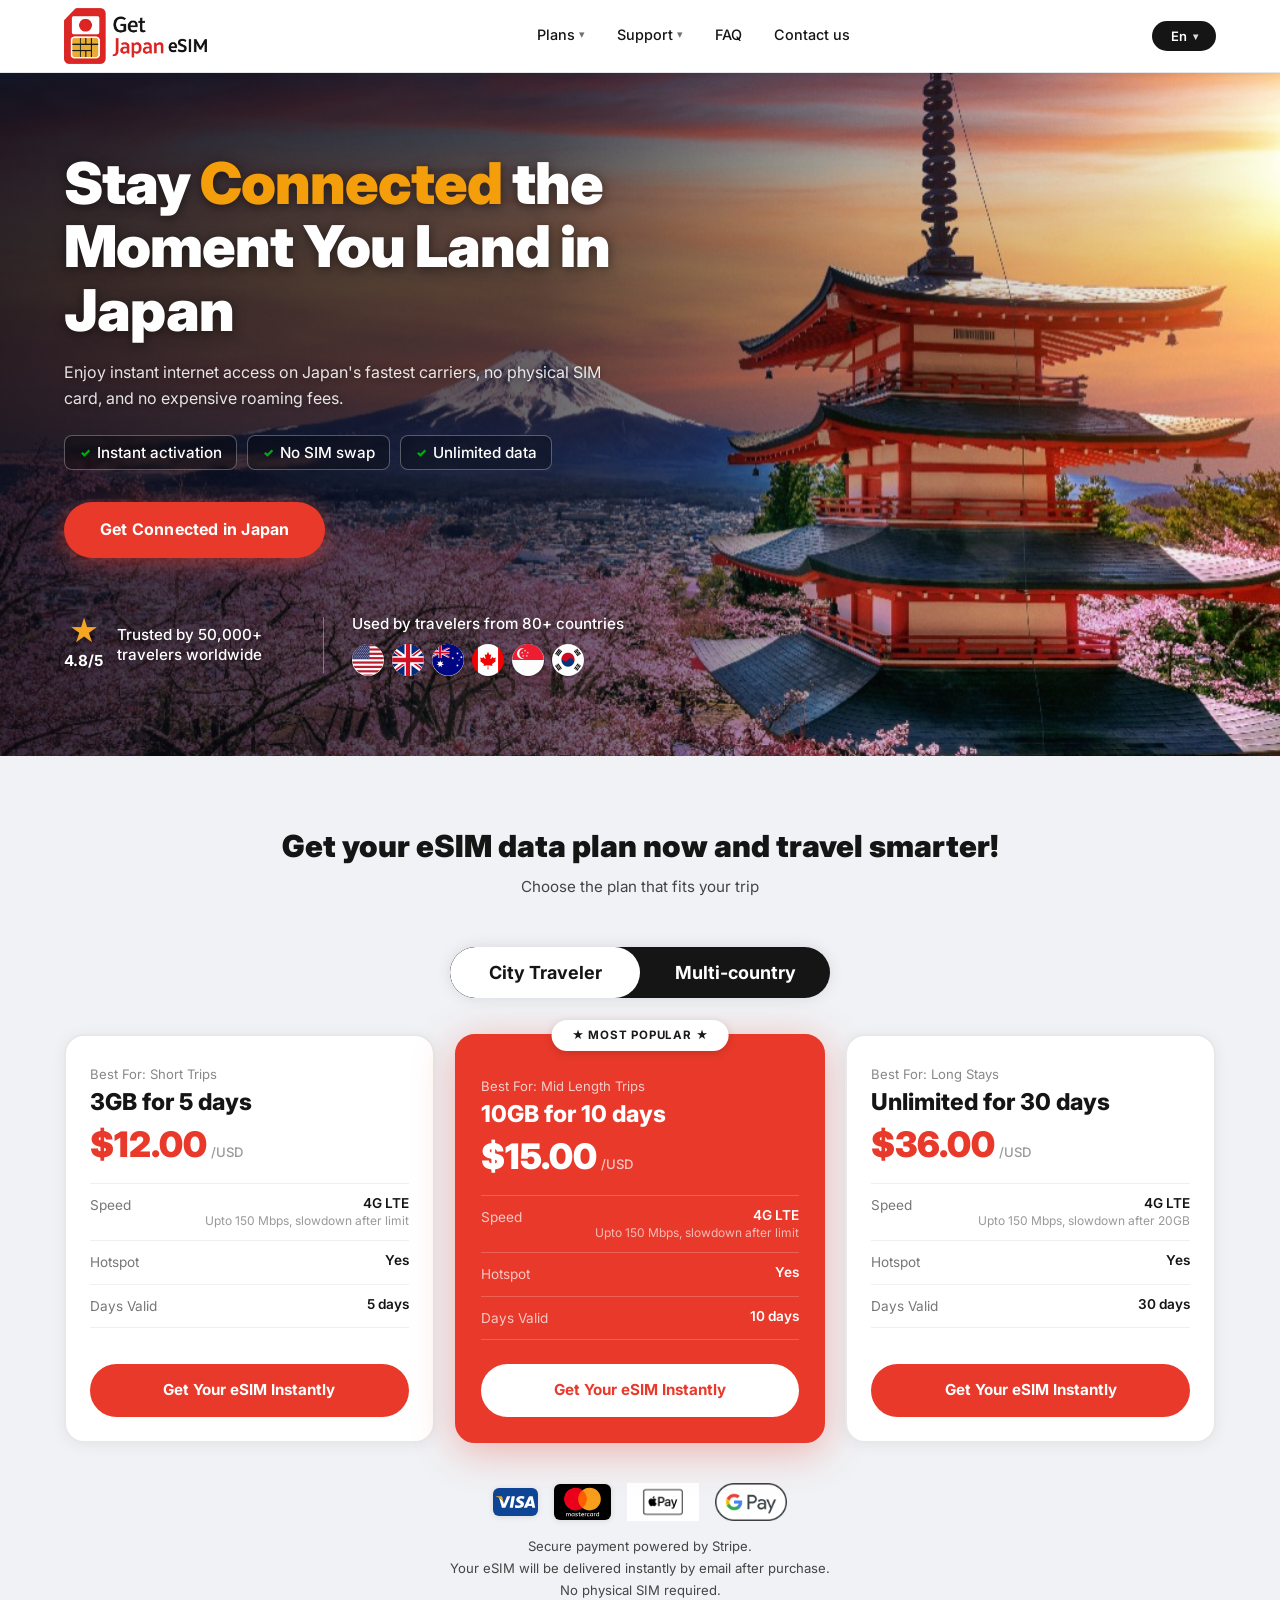
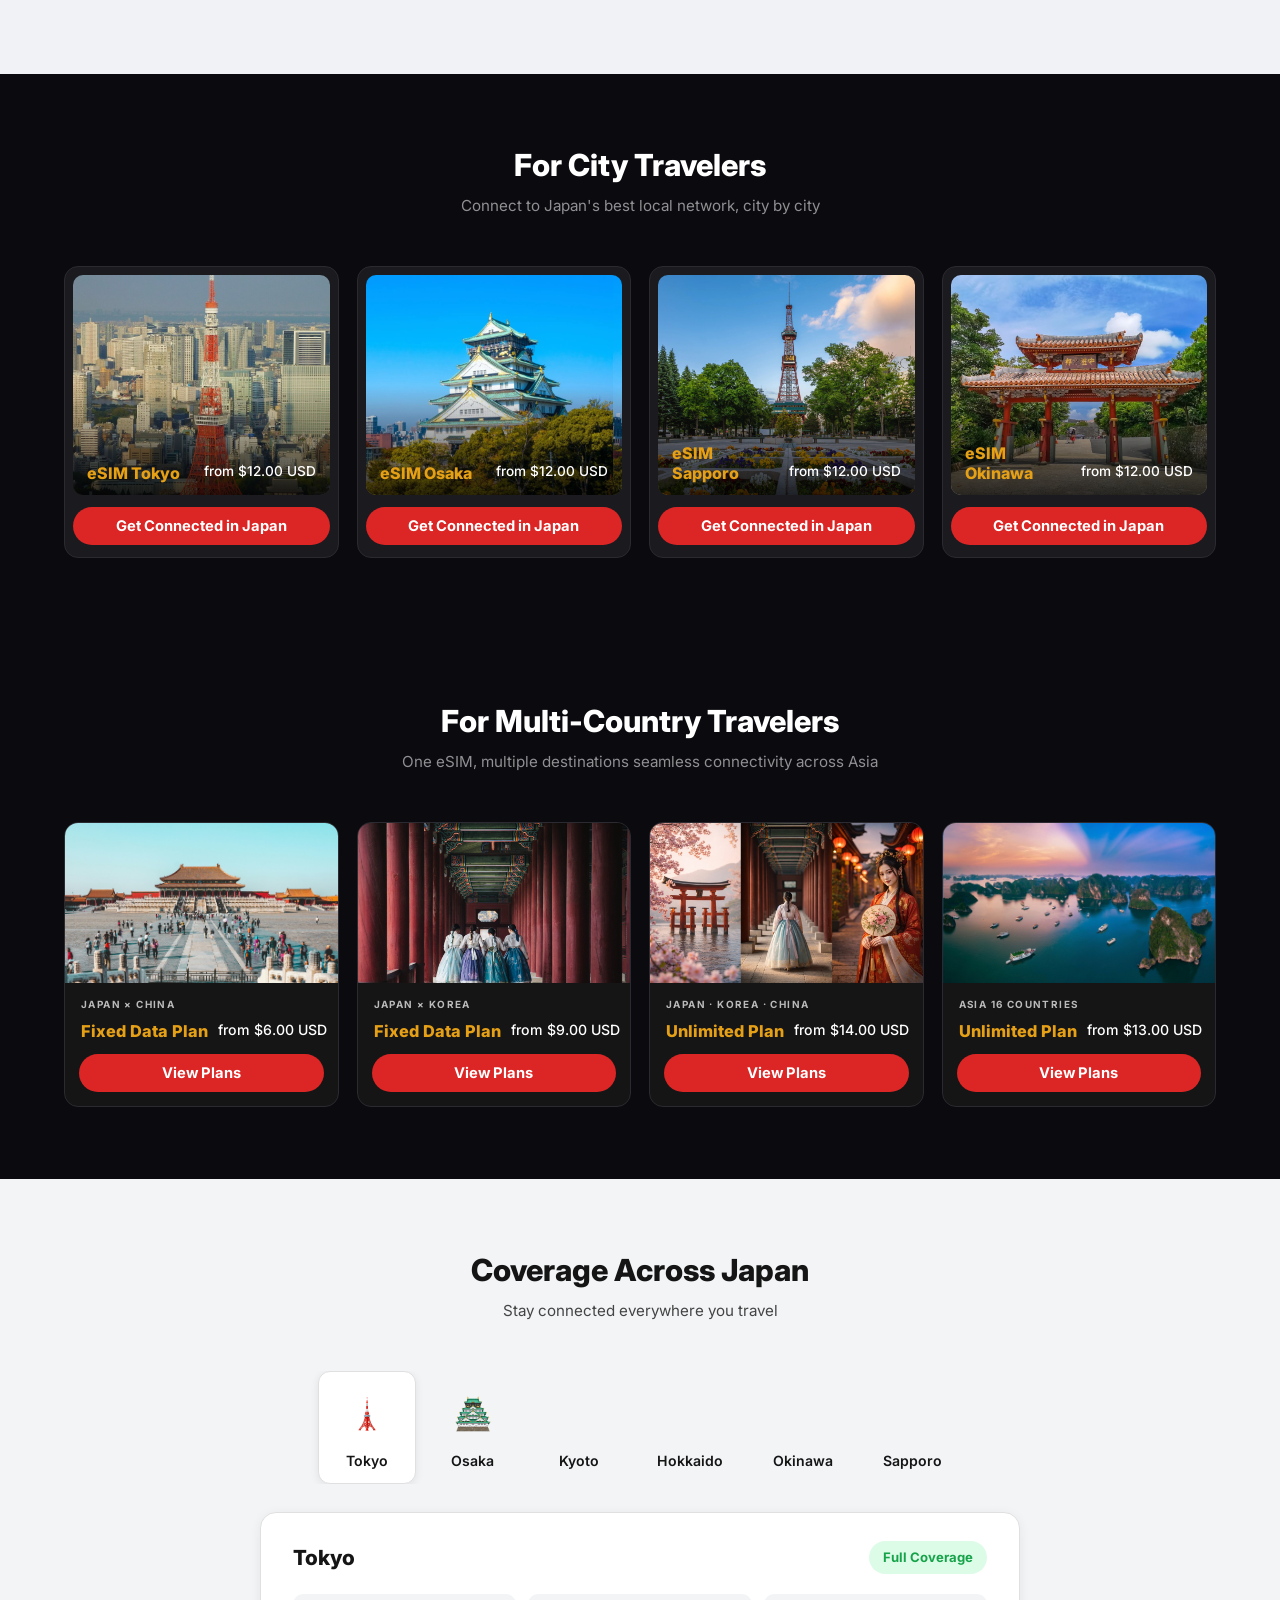
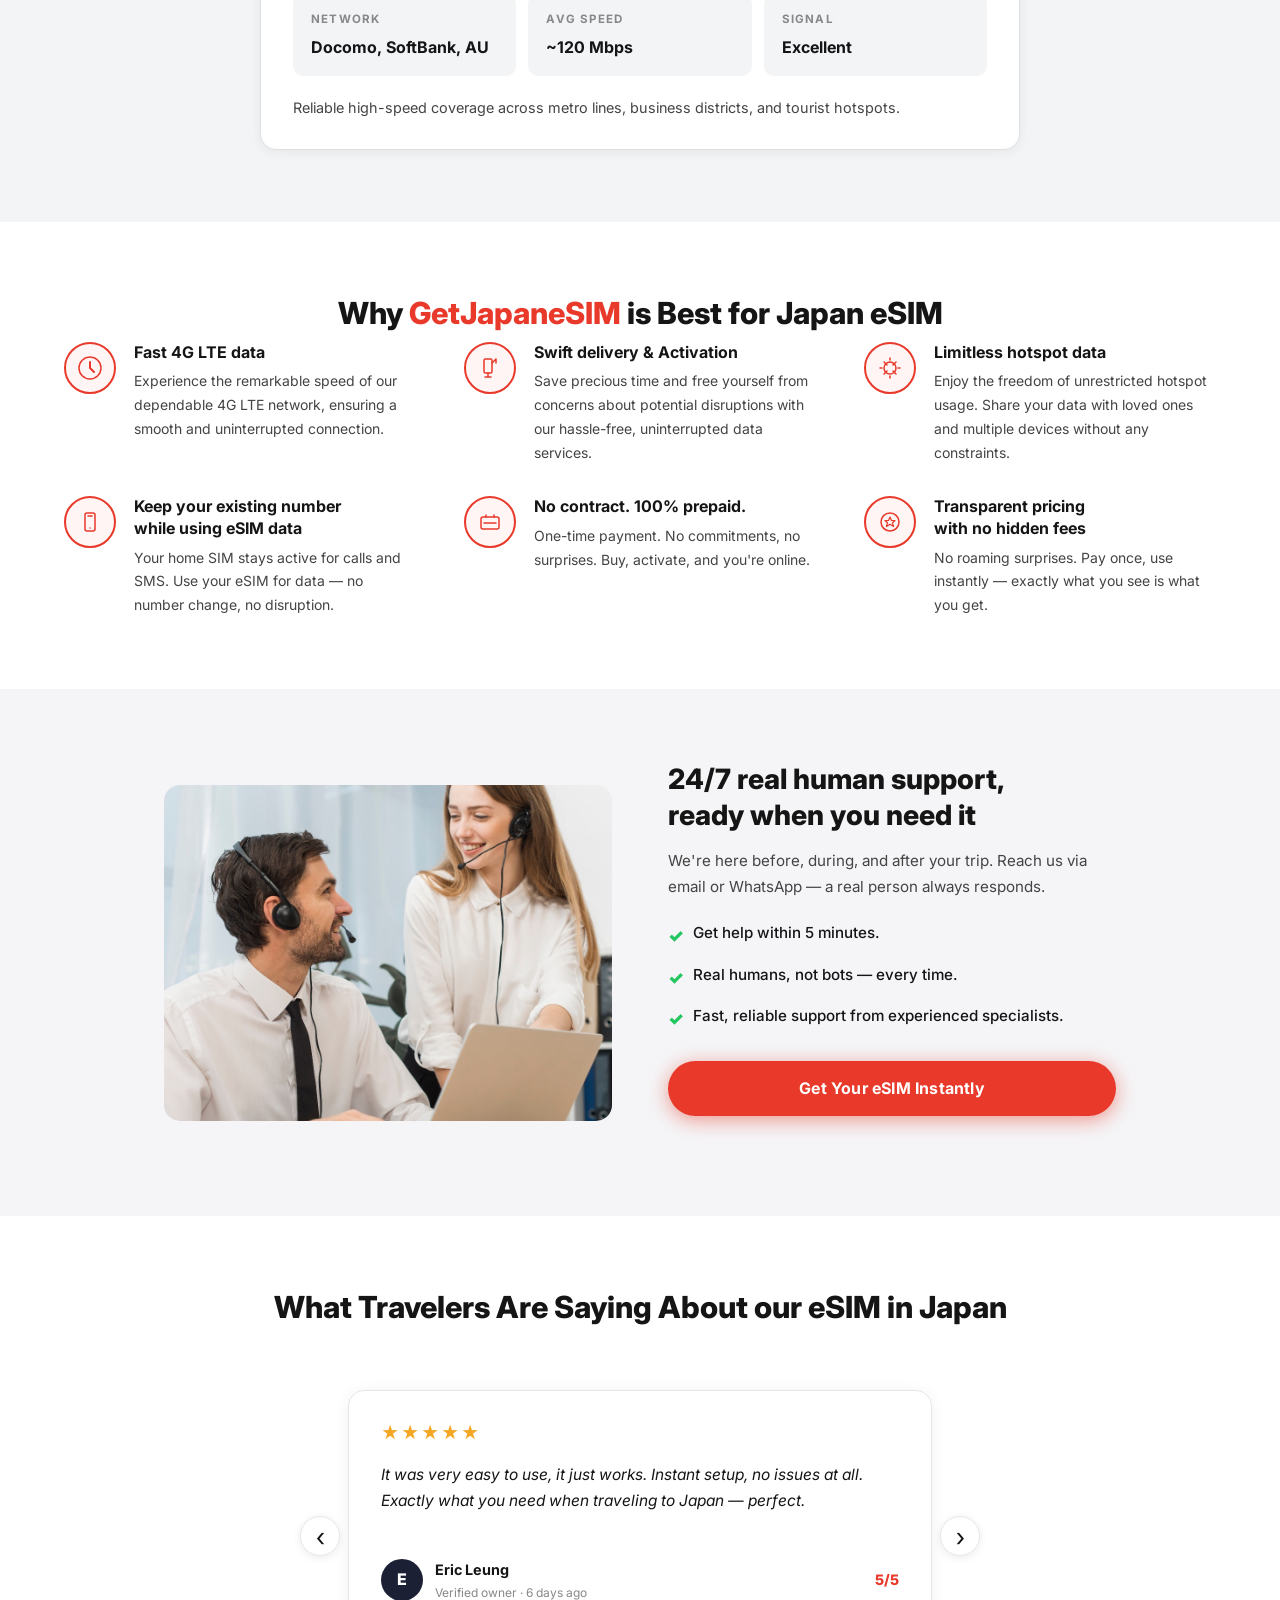
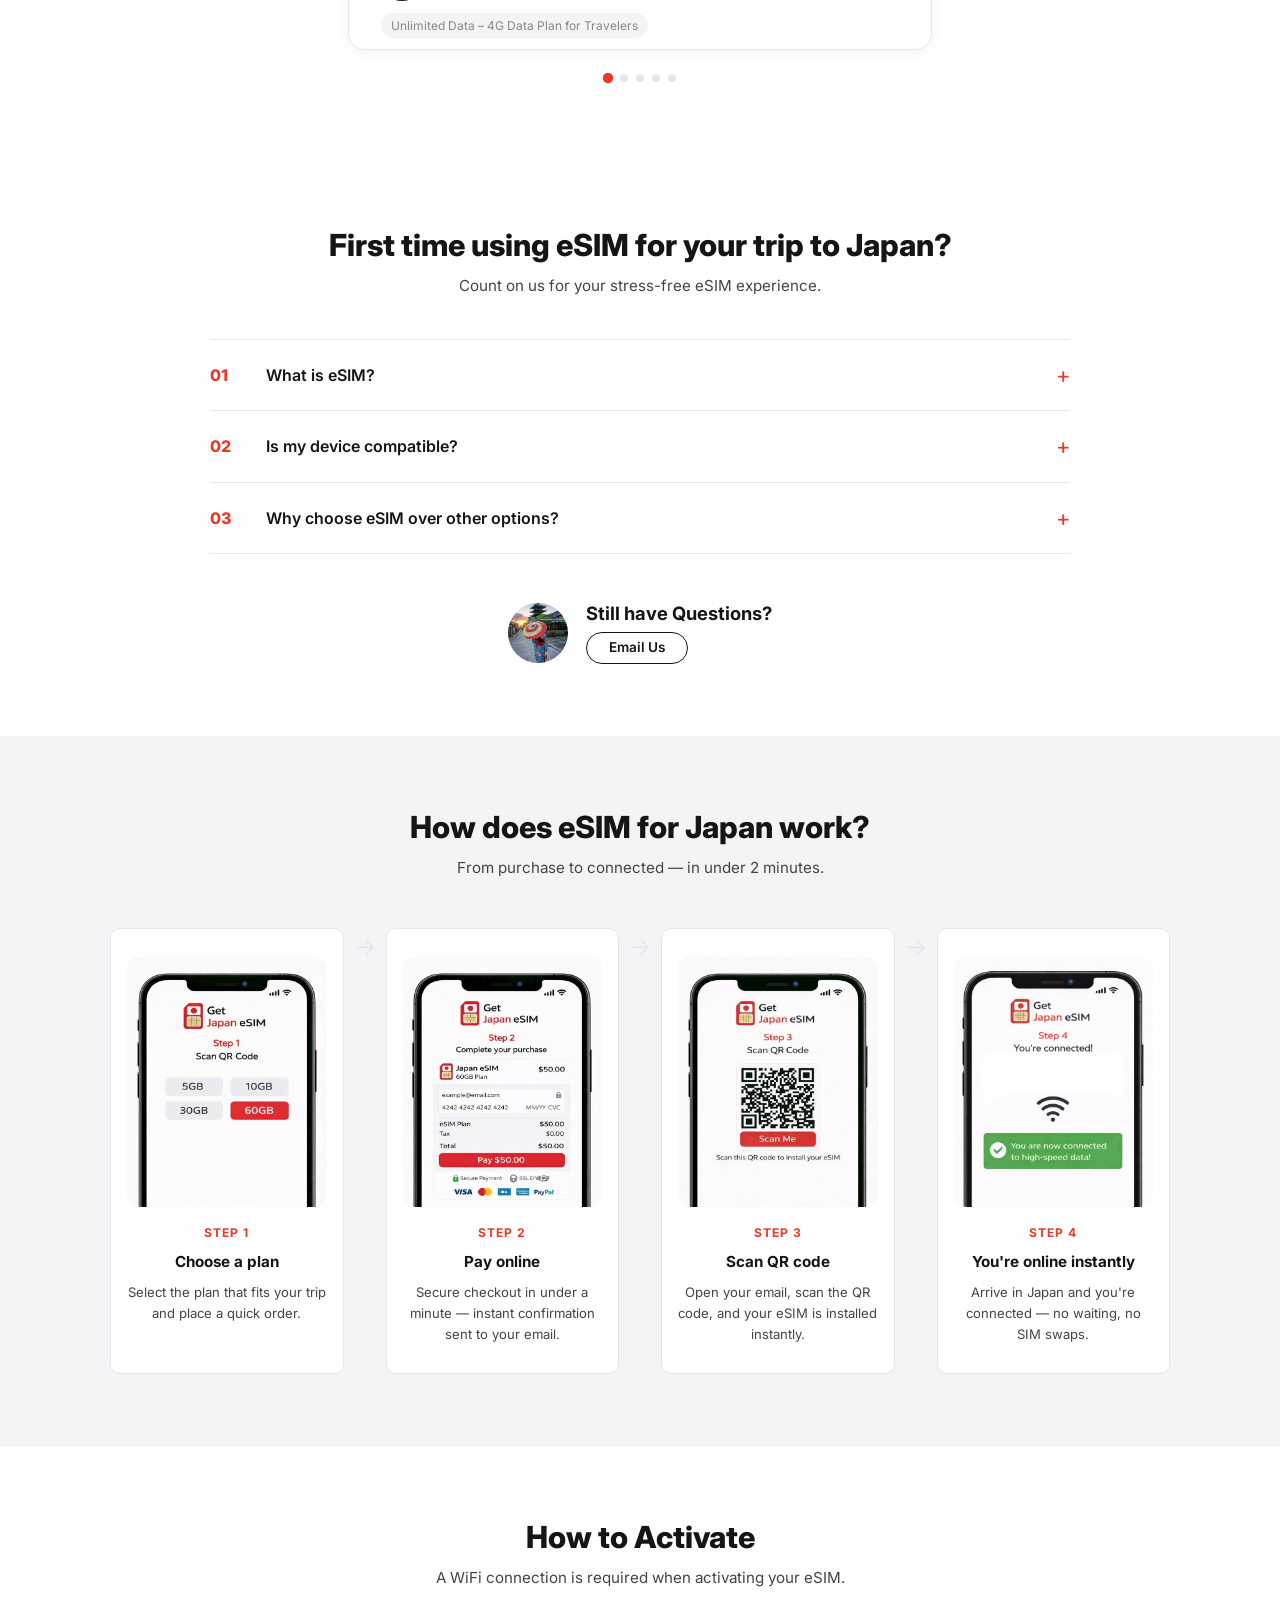
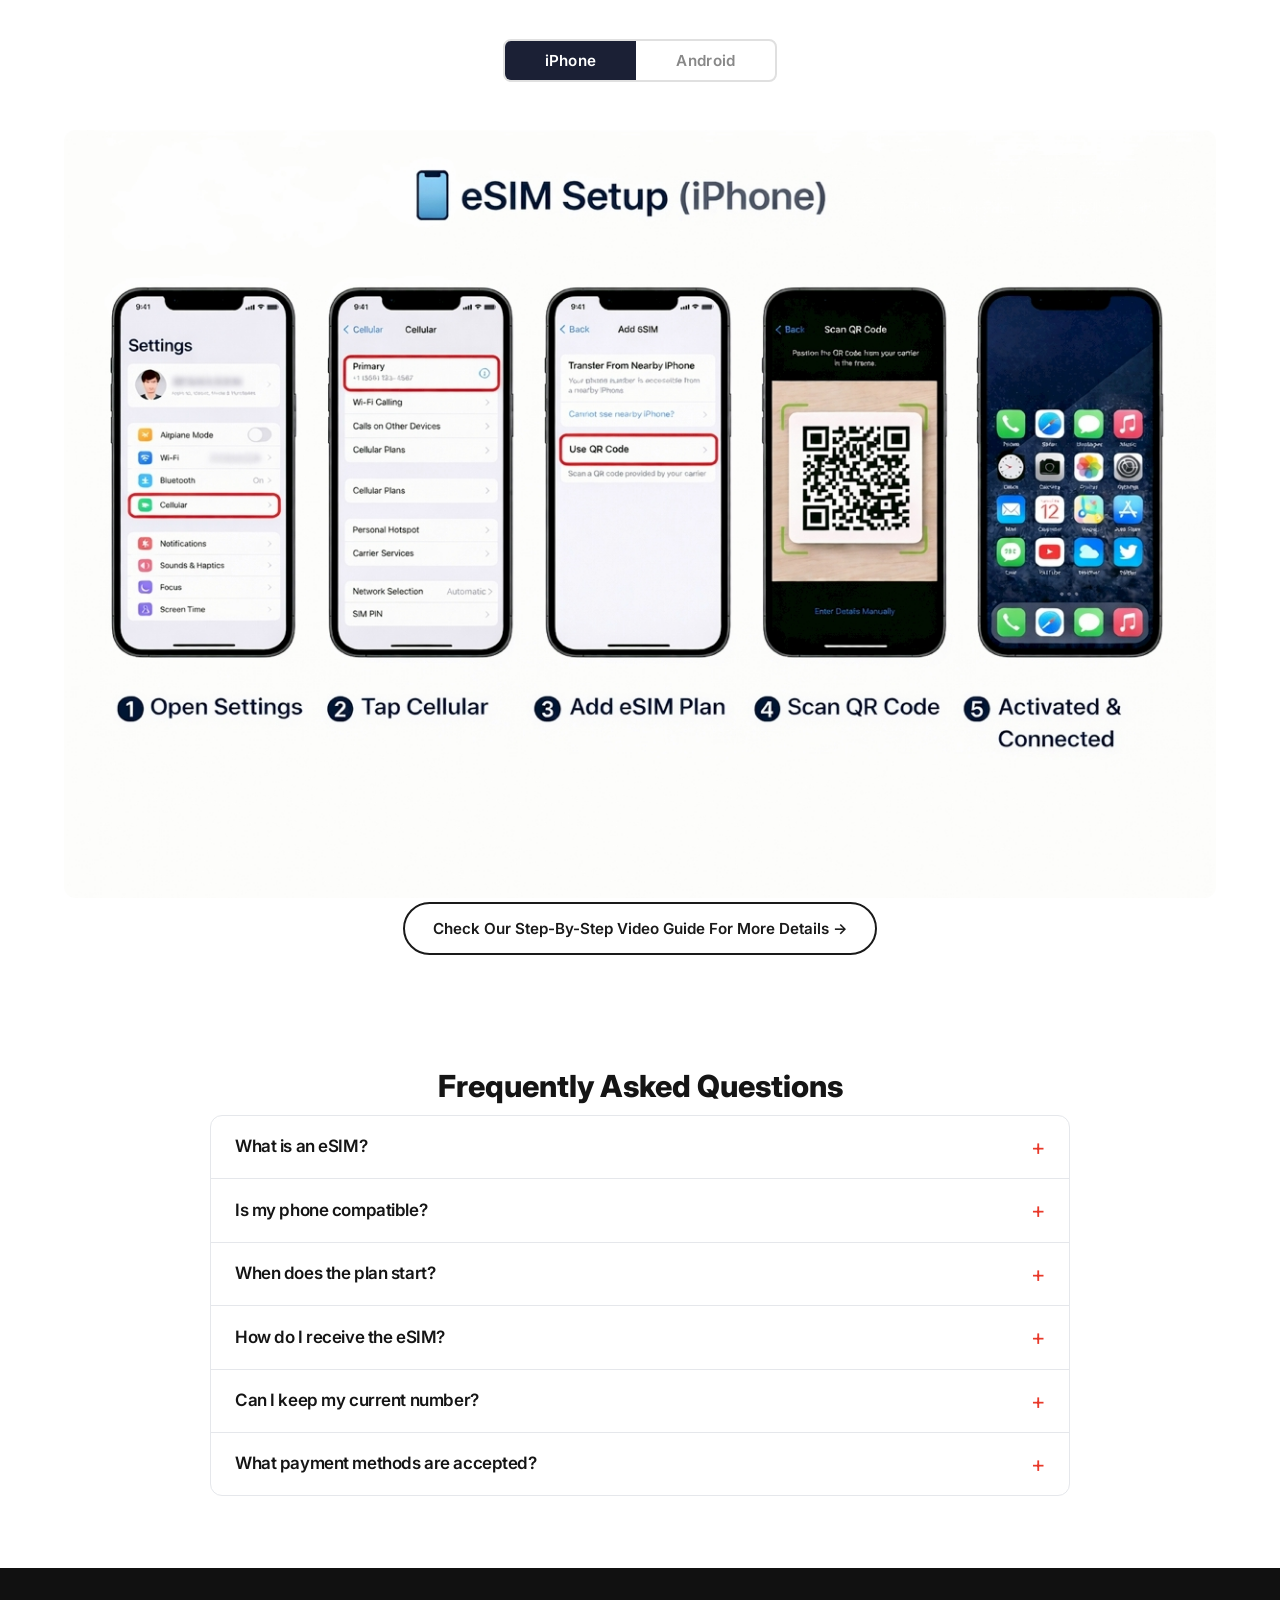
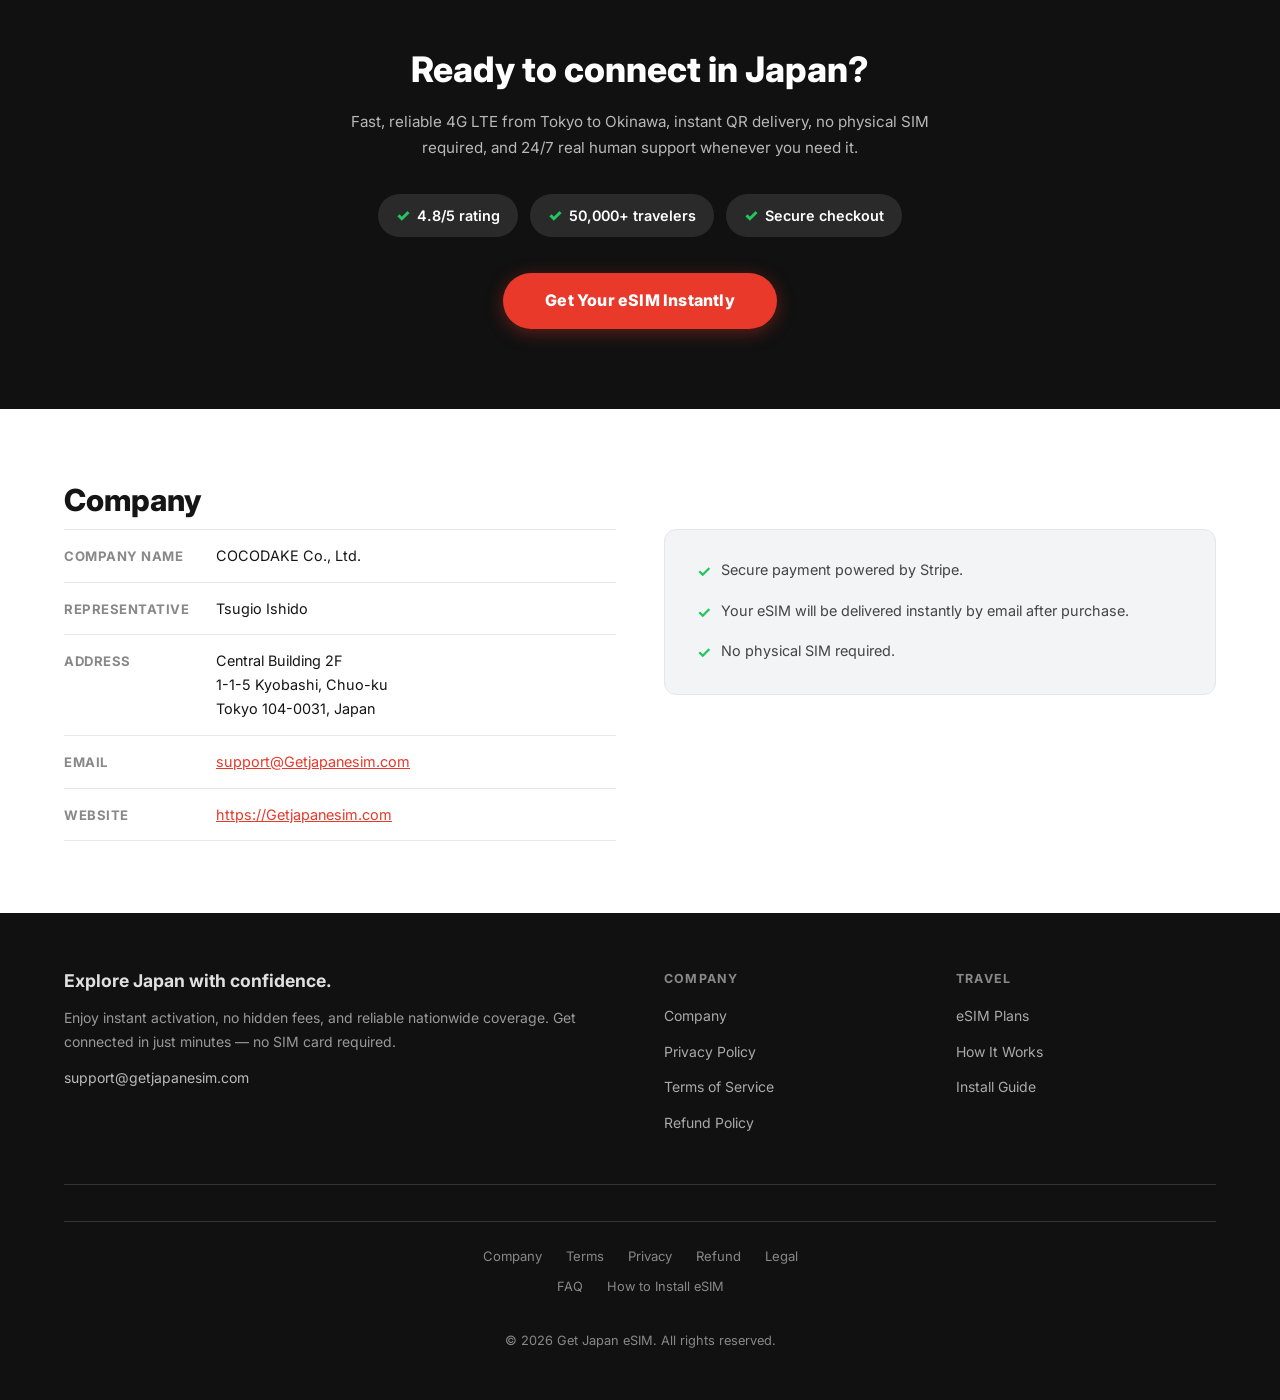
==== commit 1b5f1942: "fix(plans/mobile): force line break before "now" in title Made-with: Cursor" ====
--- a/index.html
+++ b/index.html
@@ -114,7 +114,7 @@
 <!-- ===== BEST PLANS ===== -->
 <section class="section plans-section" id="plans">
   <div class="container">
-    <h2 class="section-title plans-section__title" data-i18n="plans.title">Get your eSIM data plan now and travel smarter!</h2>
+    <h2 class="section-title plans-section__title" data-i18n="plans.title">Get your eSIM data plan<br class="plans-mobile-br"> now and travel smarter!</h2>
     <p class="section-sub" data-i18n="plans.sub">Choose the plan that fits your trip</p>
 
     <!-- タブ切り替え -->
--- a/css/style.css
+++ b/css/style.css
@@ -27,8 +27,8 @@
 
 /* ===== Reset ===== */
 *, *::before, *::after { box-sizing: border-box; margin: 0; padding: 0; }
-html { scroll-behavior: smooth; }
-body { font-family: var(--font); color: var(--text); background: var(--bg); line-height: 1.6; overflow-x: hidden; -webkit-font-smoothing: antialiased; }
+html { scroll-behavior: smooth; width: 100%; max-width: 100%; overflow-x: hidden; }
+body { font-family: var(--font); color: var(--text); background: var(--bg); line-height: 1.6; overflow-x: hidden; -webkit-font-smoothing: antialiased; width: 100%; max-width: 100%; margin: 0; position: relative; }
 a { text-decoration: none; color: inherit; transition: var(--transition); }
 ul { list-style: none; }
 button { font-family: inherit; cursor: pointer; }
@@ -381,8 +381,8 @@
   display: flex;
   align-items: center;
   justify-content: flex-start;
-  gap: 56px;
-  flex-wrap: wrap;
+  gap: 28px;
+  flex-wrap: nowrap;
   margin-top: 28px;
 }
 .hero-trust-rating {
@@ -410,7 +410,14 @@
   color: #FFFFFF;
   text-shadow: 0 1px 4px rgba(0,0,0,0.4);
 }
-.hero-trust-divider { display: none; }
+.hero-trust-divider {
+  display: block;
+  width: 1px;
+  height: 56px;
+  background: rgba(255, 255, 255, 0.35);
+  flex-shrink: 0;
+  align-self: center;
+}
 .hero-trust-flags {
   display: inline-flex;
   flex-direction: column;
@@ -492,32 +499,35 @@
   white-space: nowrap;
 }
 
-/* タブ切り替え (Figma: dark pill outer, white inner pill for active) */
+/* タブ切り替え (Figma mobile-derived: dark pill outer, flush white pill for active) */
 .plans-tabs {
   display: flex;
   align-items: center;
   justify-content: center;
-  gap: 4px;
+  width: 380px;
+  height: 51px;
+  padding: 0;
   background: #151515;
-  border: 1px solid #151515;
-  border-radius: 999px;
-  padding: 4px;
-  width: fit-content;
+  border: none;
+  border-radius: 110px;
+  box-shadow: 0 0 15px rgba(0, 0, 0, 0.1);
   margin-left: auto;
   margin-right: auto;
   margin-bottom: 36px;
-  box-shadow: 0 2px 12px rgba(0, 0, 0, 0.18);
+  overflow: hidden;
 }
 .plans-tab {
   display: inline-flex;
   align-items: center;
   justify-content: center;
-  height: 40px;
-  padding: 0 28px;
-  font-size: 0.95rem;
-  font-weight: 600;
-  border-radius: 999px;
+  flex: 1;
+  height: 100%;
+  padding: 0;
+  font-size: 18px;
+  line-height: 22px;
+  font-weight: 700;
   border: none;
+  border-radius: 110px;
   cursor: pointer;
   background: transparent;
   color: #FFFFFF;
@@ -857,6 +867,7 @@
   text-align: left;
   font-size: 1.02rem;
   color: #E6A016;
+  white-space: nowrap;
 }
 .multi-section .dest-card__price {
   grid-column: 2 / 3;
@@ -966,7 +977,8 @@
 .activate-mobile-br,
 .how-mobile-br,
 .ftime-mobile-br,
-.why-mobile-br { display: none; }
+.why-mobile-br,
+.plans-mobile-br { display: none; }
 .support-text h2 {
   font-size: 1.75rem;
   font-weight: 800;
@@ -2543,6 +2555,7 @@
     color: #151515;
     max-width: 343px;
     margin-bottom: 15px;
+    white-space: normal; /* override desktop nowrap so title wraps on mobile */
   }
   .plans-section .section-sub {
     font-size: 16px;
@@ -2868,44 +2881,51 @@
     justify-content: center;
     align-items: stretch;
   }
-  /* Card 169x245: dark plate with image at top, text + CTA stacked below */
+  /* Card: image on top, text + CTA stacked below — natural flow for balanced layout */
   .multi-section .dest-card {
     position: relative;
     width: 169px;
-    height: 245px;
-    padding: 0;
+    height: auto;
+    min-height: 268px;
+    padding: 5px 4px 14px;
     background: #222020;
     border: 1px solid #3D3D3D;
     border-radius: 10px;
     overflow: hidden;
-  }
-  .multi-section .dest-card__img { border-radius: 10px; }
+    display: flex;
+    flex-direction: column;
+    box-sizing: border-box;
+  }
   .multi-section .dest-card:hover { transform: none; box-shadow: none; }
   .multi-section .dest-card__img {
-    position: absolute;
-    top: 5px;
-    left: 4px;
-    right: 5px;
+    position: relative;
+    top: auto;
+    left: auto;
+    right: auto;
+    width: 100%;
     height: 111px;
     border-radius: 10px;
     background-size: cover;
     background-position: center;
-  }
-  /* Text stack below the image (Figma top:121 inside card) */
+    flex-shrink: 0;
+  }
+  /* Text stack below the image */
   .multi-section .dest-card__overlay {
-    position: absolute;
-    top: 121px;
-    bottom: auto; /* override base inset:0 */
-    left: 12px;
-    right: 12px;
+    position: relative;
+    top: auto;
+    bottom: auto;
+    left: auto;
+    right: auto;
+    margin: 10px 8px 0;
     background: none;
     padding: 0;
     display: flex;
     flex-direction: column;
-    justify-content: flex-start; /* override base justify-content: flex-end */
-    gap: 5px;
+    justify-content: flex-start;
+    gap: 4px;
     align-items: flex-start;
     text-align: left;
+    grid-template-columns: none;
   }
   .multi-section .dest-card__region {
     font-size: 8.5px;
@@ -2916,6 +2936,9 @@
     text-transform: uppercase;
     text-align: left;
     white-space: nowrap;
+    align-self: flex-start;
+    grid-column: auto;
+    margin-bottom: 0;
   }
   .multi-section .dest-card__name {
     font-size: 16px;
@@ -2923,6 +2946,9 @@
     font-weight: 800;
     color: #E6A016;
     text-align: left;
+    align-self: flex-start;
+    grid-column: auto;
+    white-space: nowrap;
   }
   .multi-section .dest-card__price {
     font-size: 14px;
@@ -2930,13 +2956,16 @@
     font-weight: 400;
     color: #FFFFFF;
     text-align: left;
-  }
-  /* "View Plans" CTA absolute at bottom (Figma 144x35, centered) */
+    align-self: flex-start;
+    grid-column: auto;
+  }
+  /* "View Plans" CTA — pushed to the bottom of the flex column with margin-top: auto */
   .multi-section .dest-card__btn {
-    position: absolute;
-    bottom: 12px;
-    left: 12px;
-    right: 12px;
+    position: relative;
+    bottom: auto;
+    left: auto;
+    right: auto;
+    margin: auto 8px 0;
     width: auto; /* override base .dest-card__btn width:100% — avoids overflow with left/right */
     max-width: none;
     box-sizing: border-box;
@@ -2978,6 +3007,13 @@
     overflow: visible;
     padding: 0;
   }
+  /* Mobile-only: swap Osaka and Kyoto positions in the 3x2 grid */
+  .coverage-cities .coverage-city[data-city="tokyo"]    { order: 1; }
+  .coverage-cities .coverage-city[data-city="kyoto"]    { order: 2; }
+  .coverage-cities .coverage-city[data-city="osaka"]    { order: 3; }
+  .coverage-cities .coverage-city[data-city="hokkaido"] { order: 4; }
+  .coverage-cities .coverage-city[data-city="okinawa"]  { order: 5; }
+  .coverage-cities .coverage-city[data-city="sapporo"]  { order: 6; }
   .coverage-city {
     flex: none;
     width: 100px;
@@ -3140,6 +3176,7 @@
   }
   /* Force line break only on mobile via the <br class="sup-mobile-br"> */
   .sup-mobile-br { display: inline; }
+  .plans-mobile-br { display: inline; }
   /* Desktop-only breaks — hide on mobile so wrapping stays natural */
   .sup-desk-br,
   .about-desk-br { display: none; }
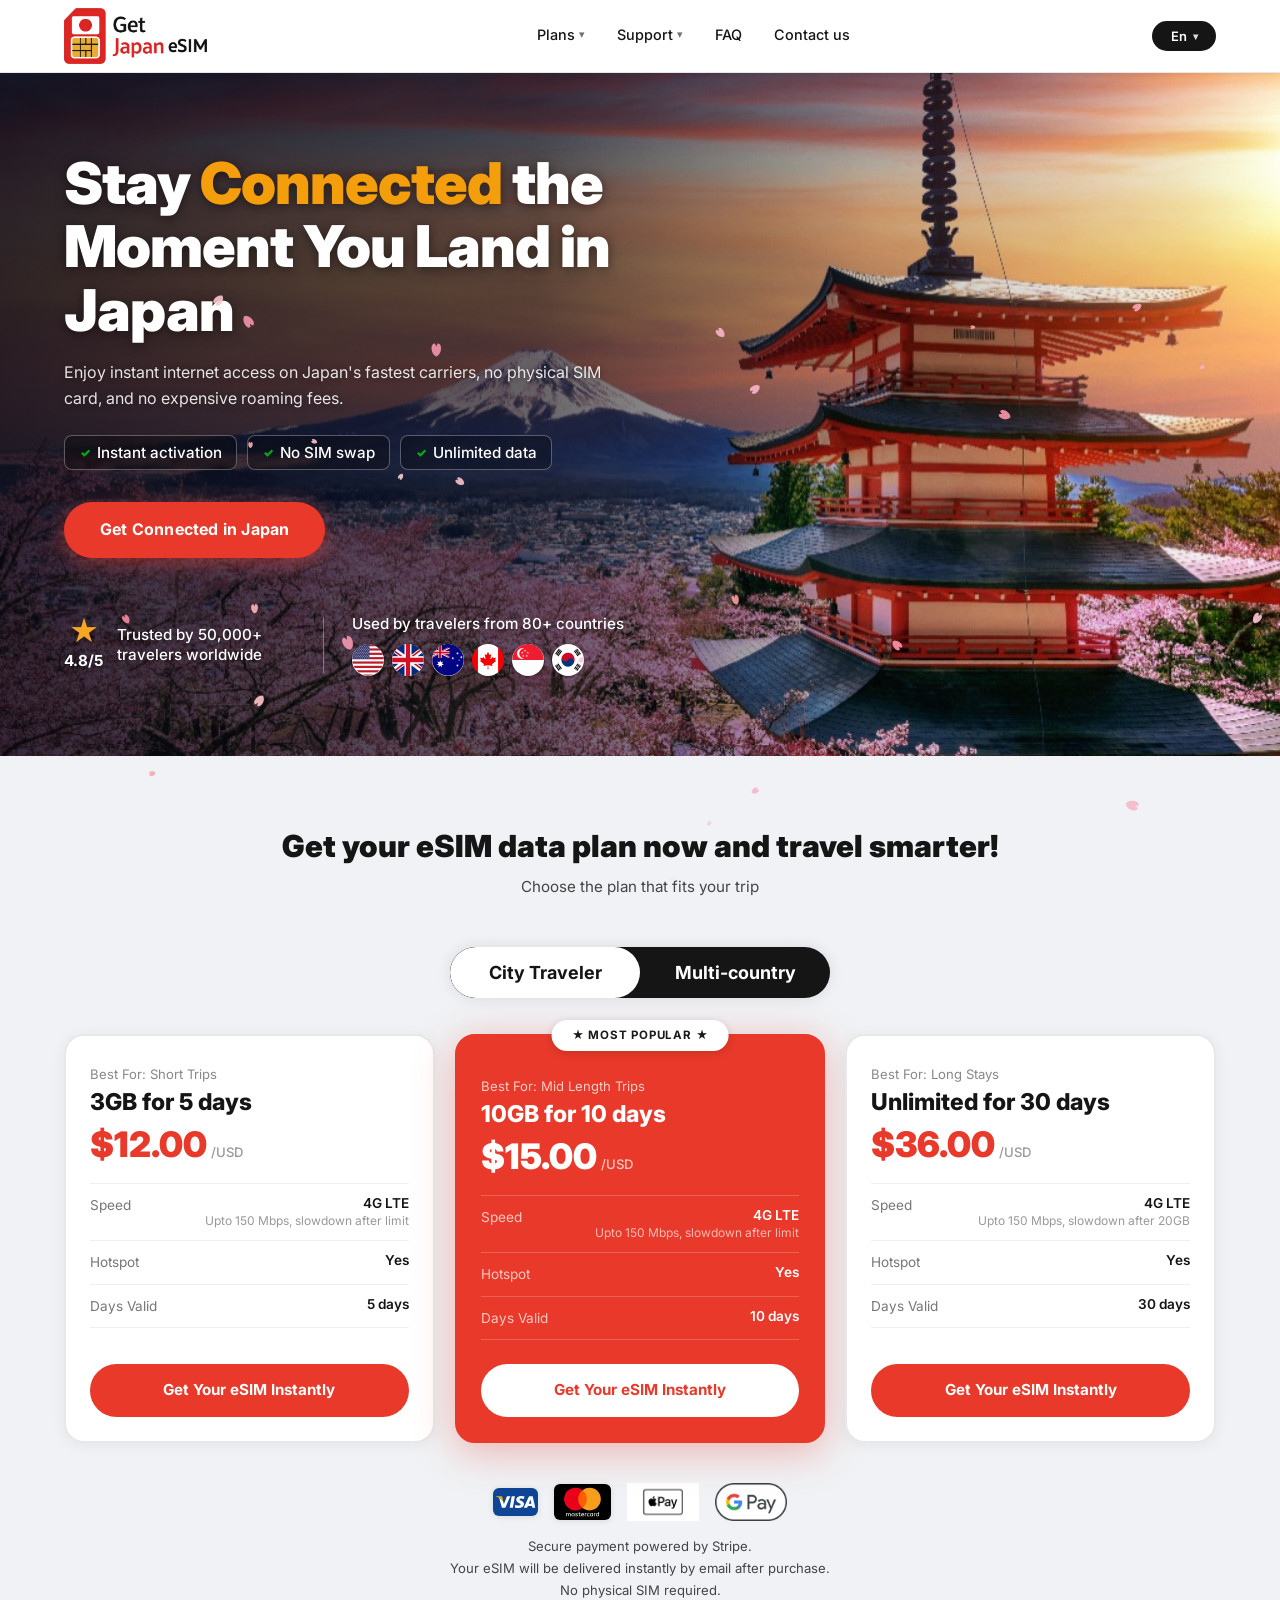
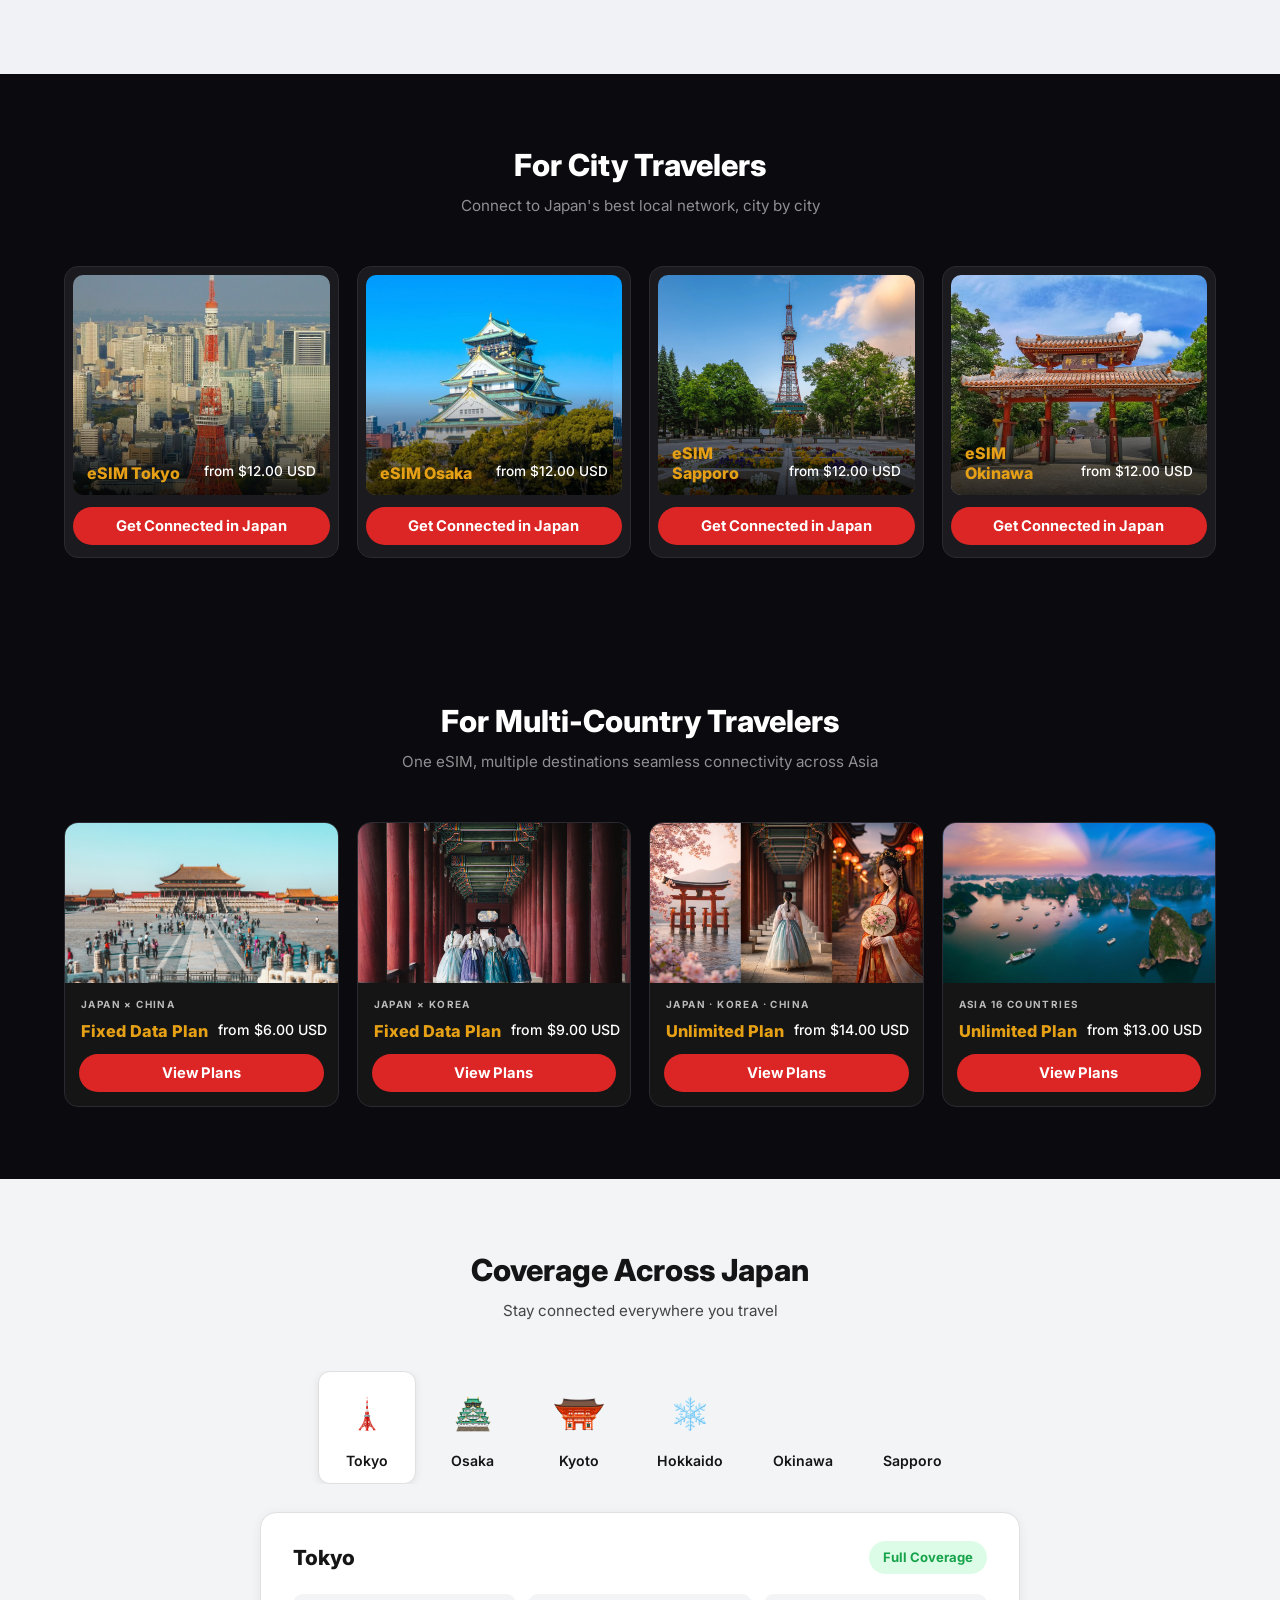
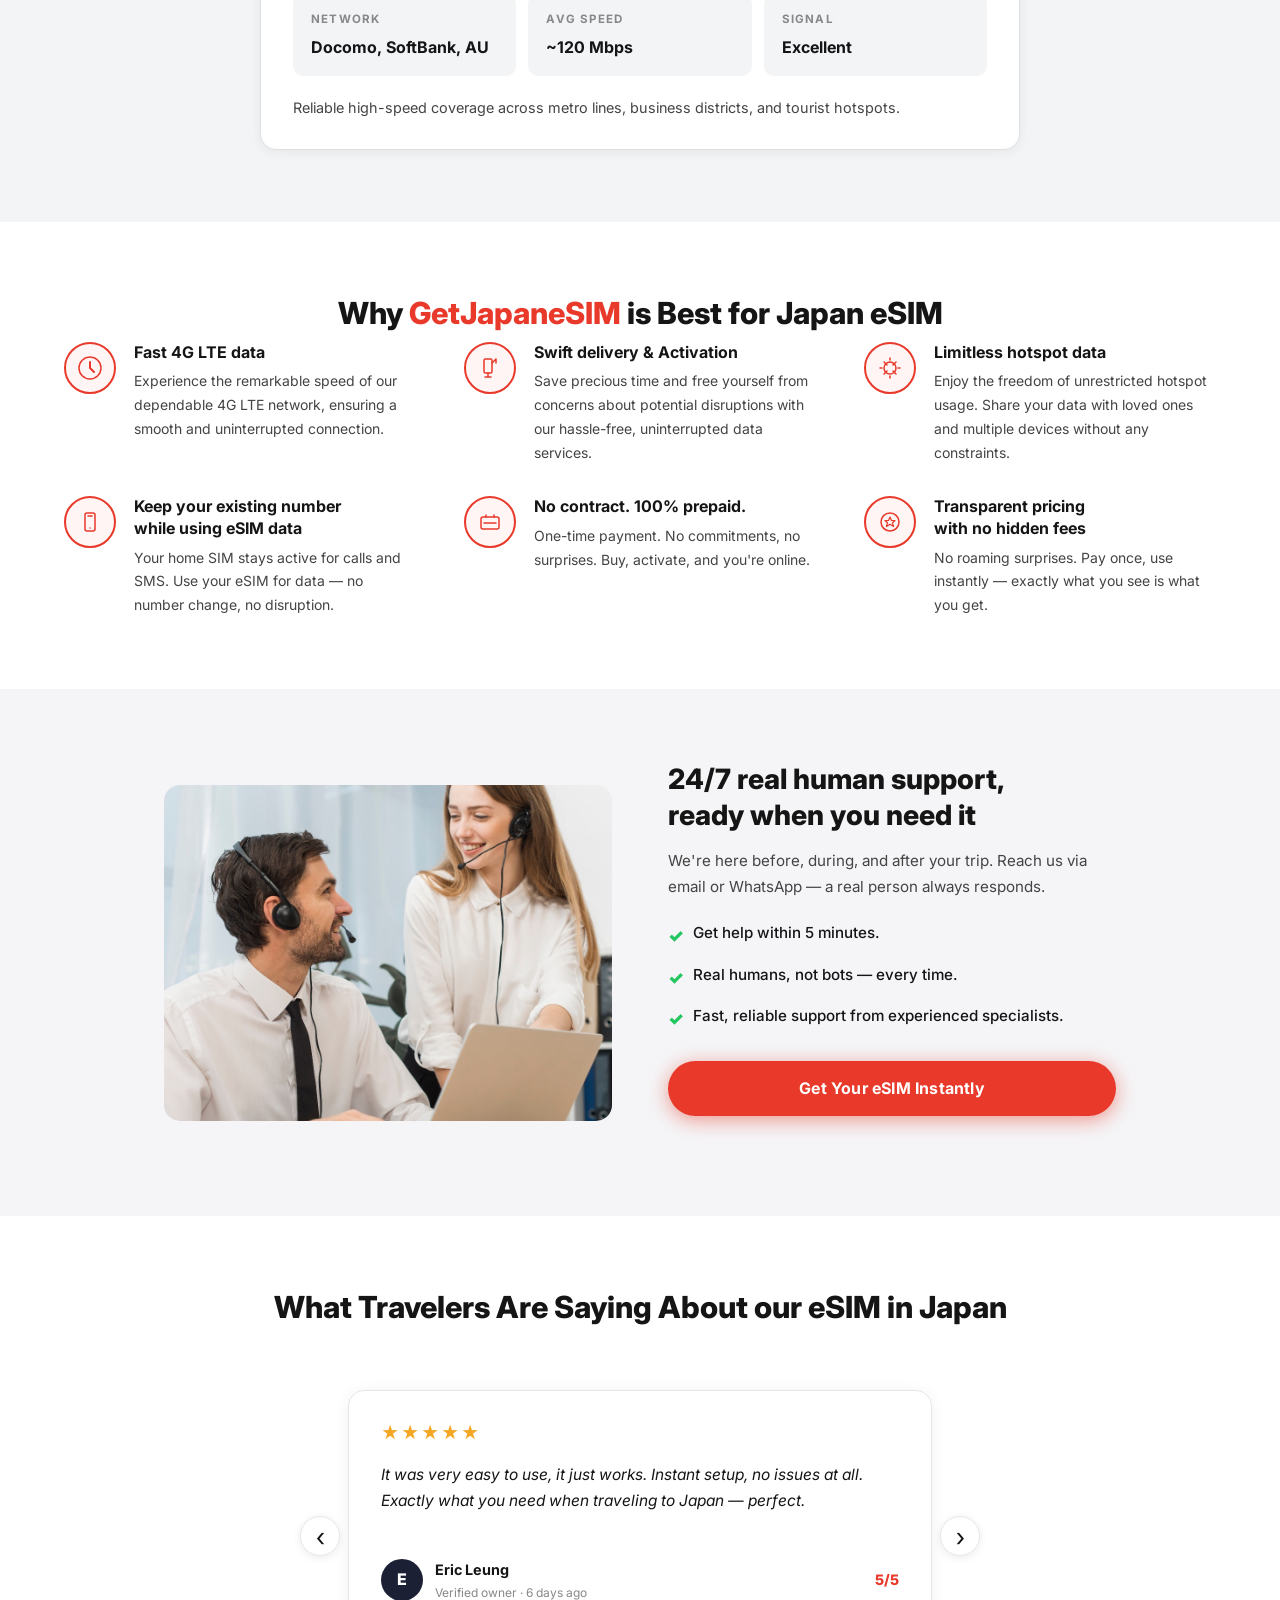
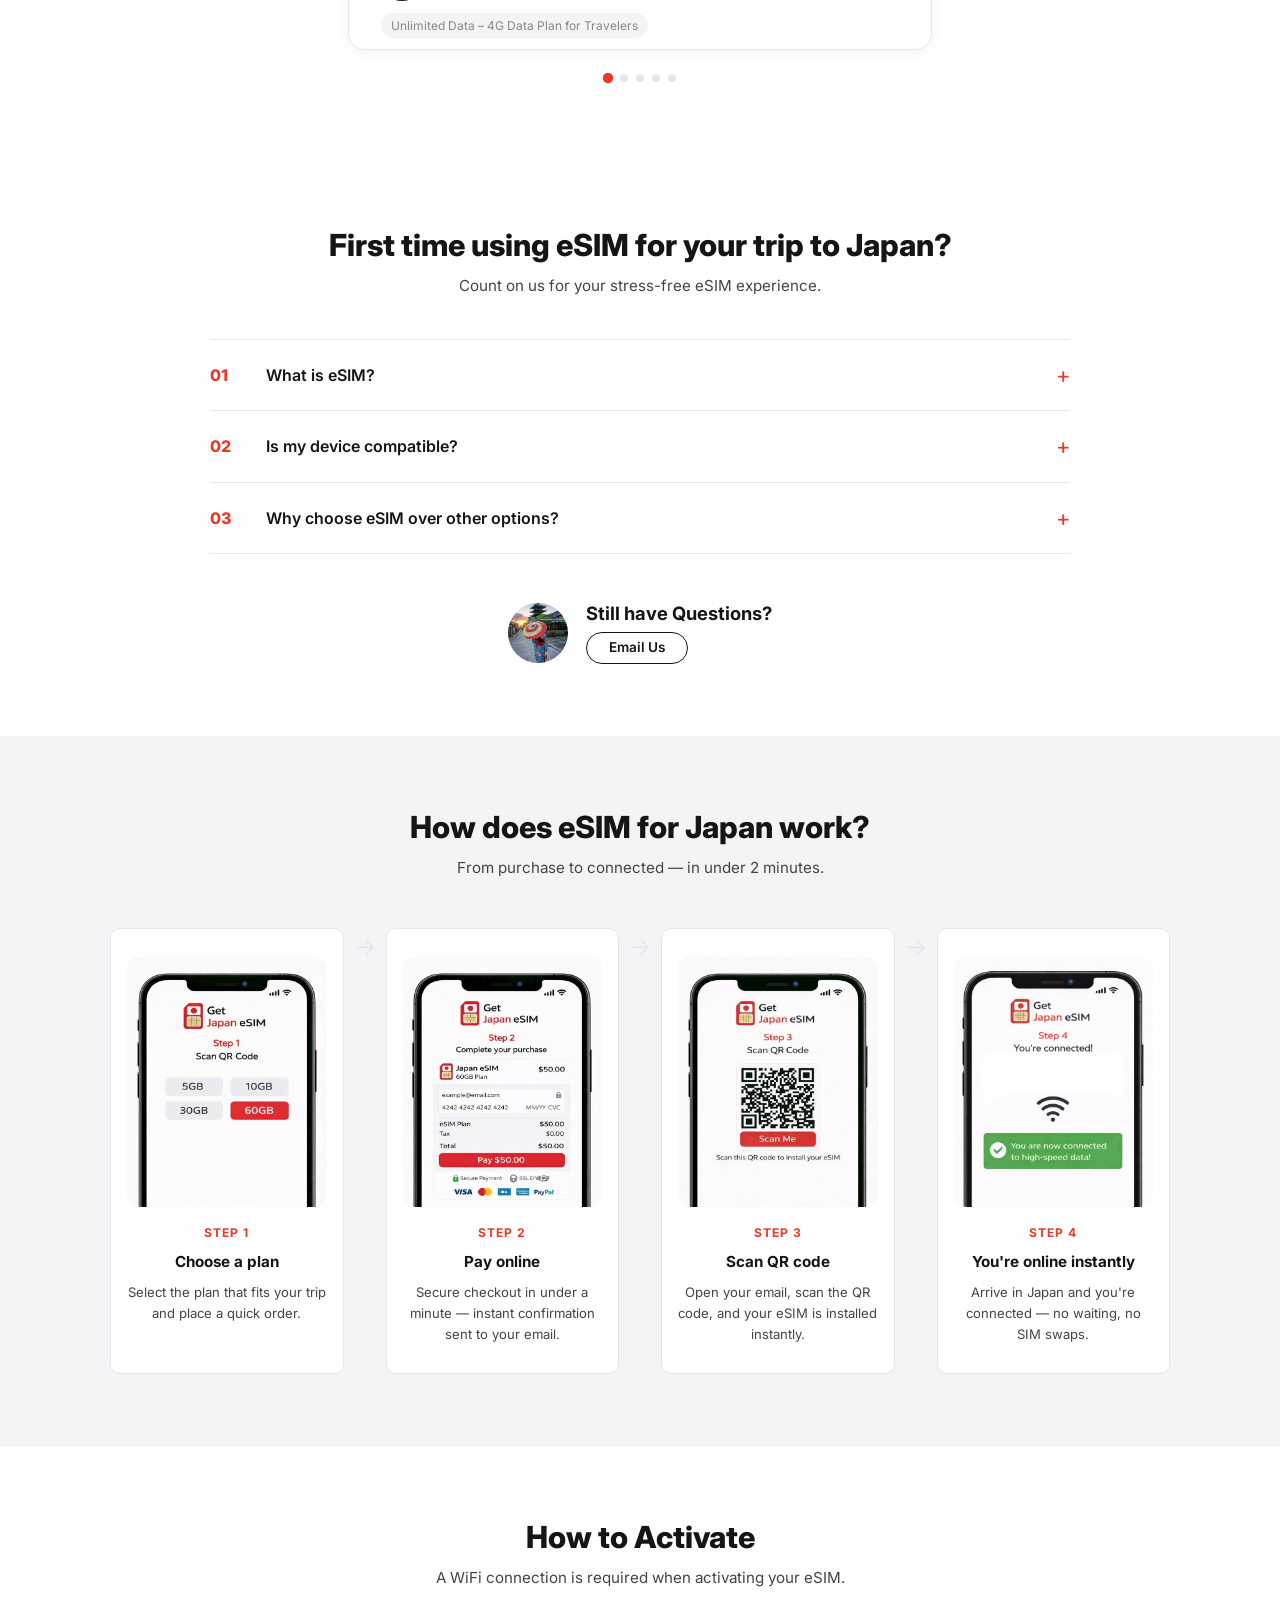
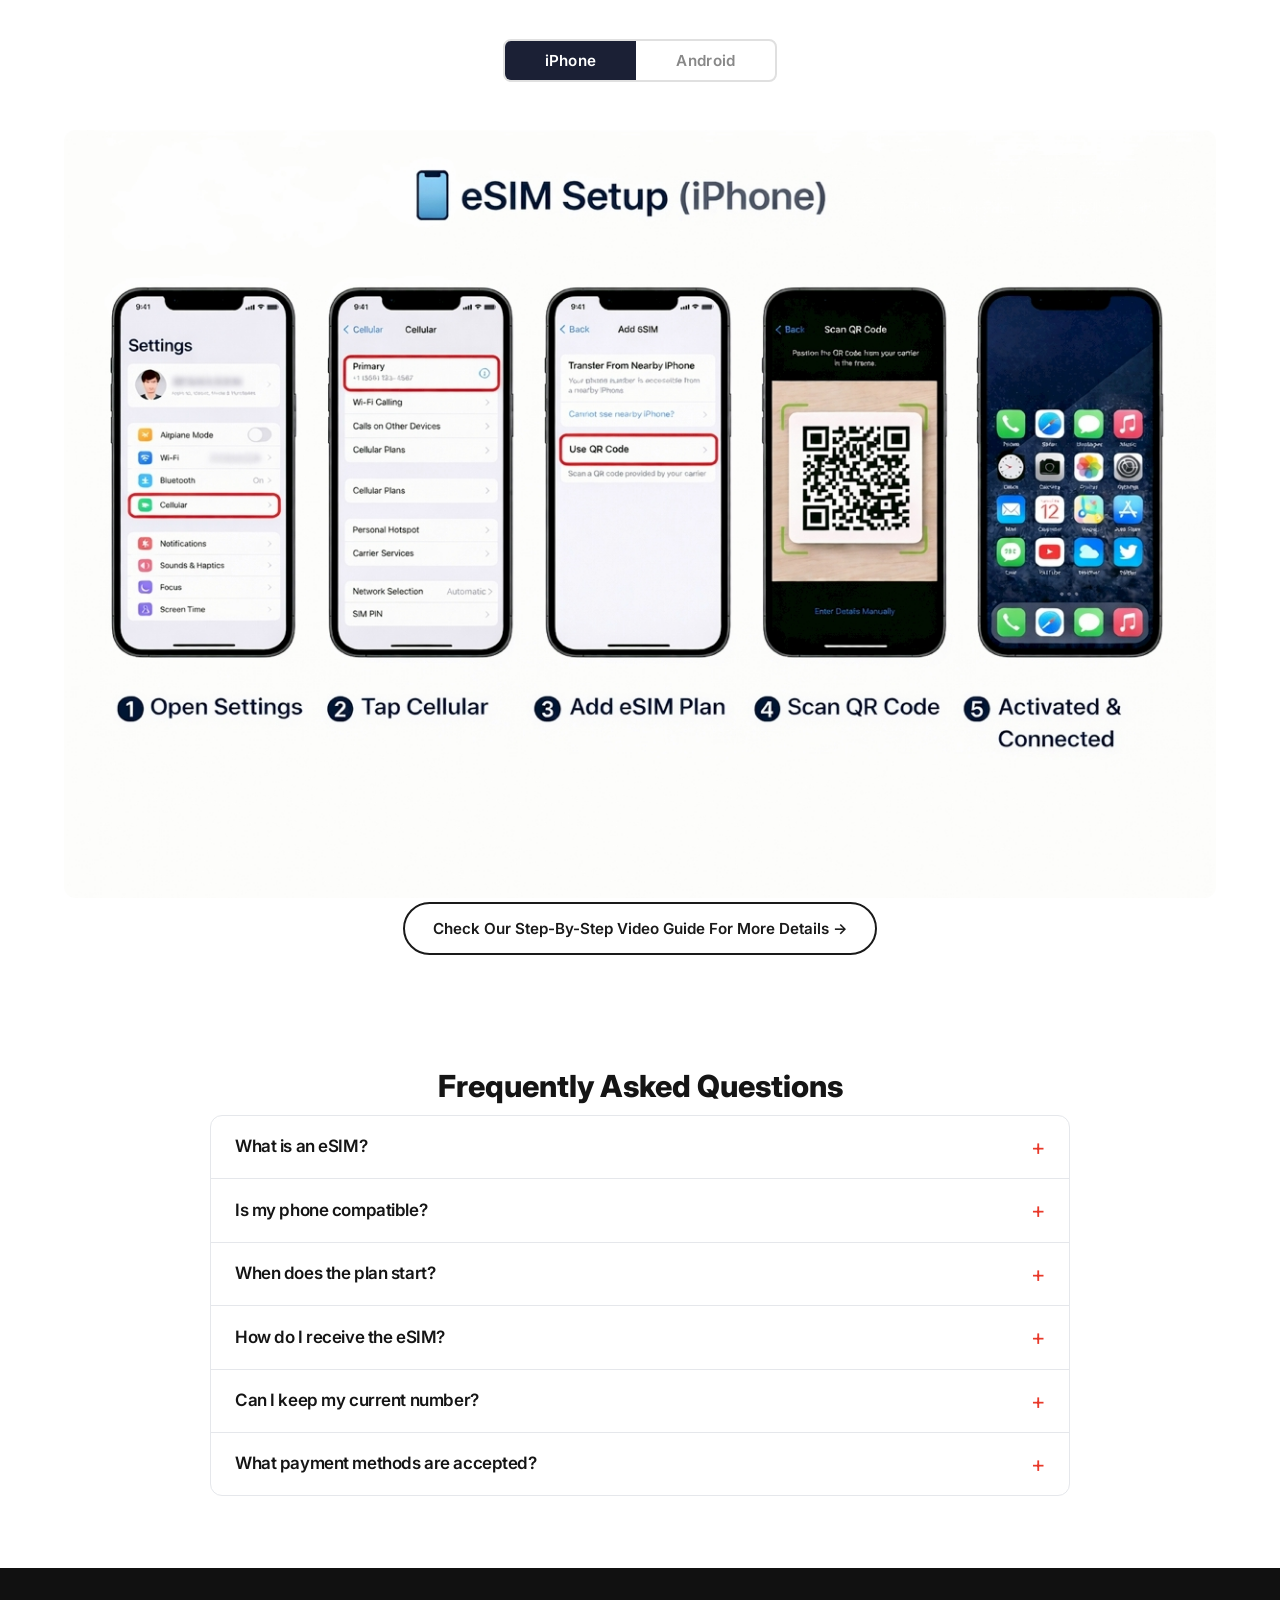
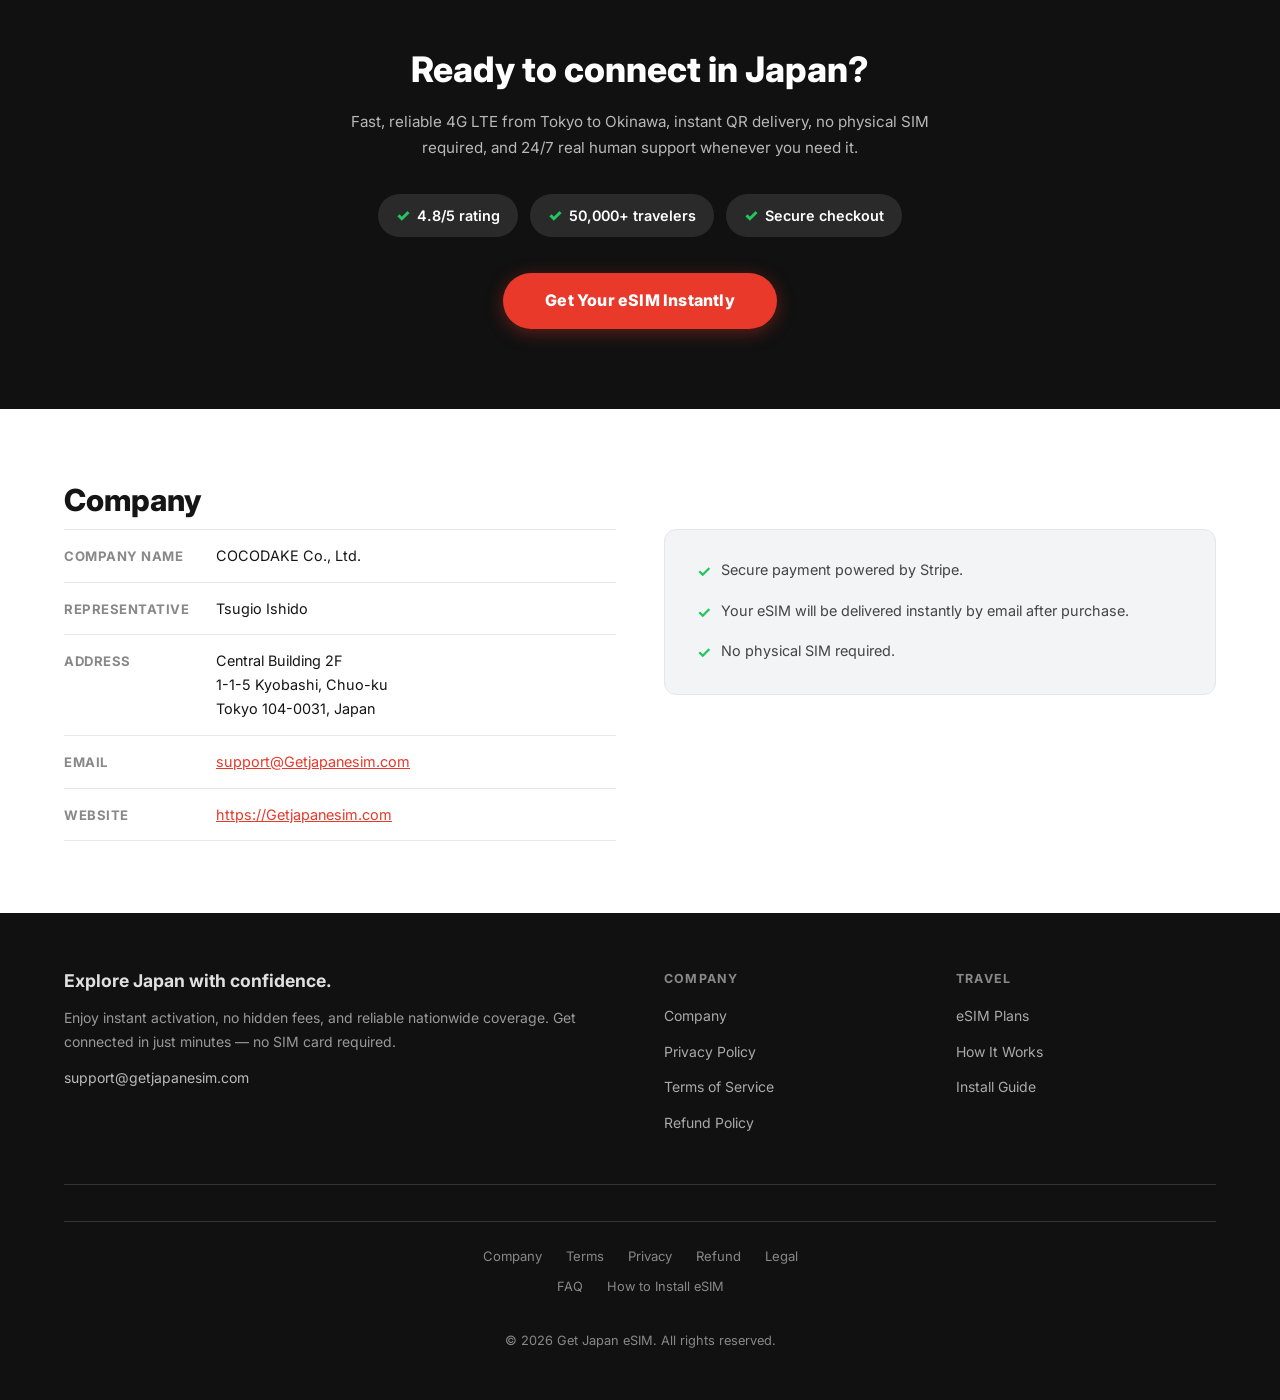
==== commit 5bfc242b: "feat(checkout): add eSIM purchase flow UI (details → payment → QR) Add a UI-only purchase flow match" ====
--- a/index.html
+++ b/index.html
@@ -1088,6 +1088,20 @@
 <!-- Sakura Canvas -->
 <canvas id="sakura-canvas"></canvas>
 
+<!-- Wire plan "Buy" buttons to the checkout flow -->
+<script>
+(function () {
+  var MAP = { 1800: 'city-3gb', 2250: 'city-10gb', 5400: 'city-unlim',
+              2100: 'multi-3gb', 3300: 'multi-10gb', 6750: 'multi-unlim' };
+  document.querySelectorAll('.plan-card').forEach(function (card) {
+    var price = card.querySelector('.plan-price-main[data-jpy]');
+    var btn   = card.querySelector('.btn-buy');
+    if (!price || !btn) return;
+    var id = MAP[parseInt(price.getAttribute('data-jpy'), 10)];
+    if (id) btn.setAttribute('href', 'checkout.html?plan=' + id);
+  });
+})();
+</script>
 <script src="js/i18n.js"></script>
 <script src="js/main.js"></script>
 </body>
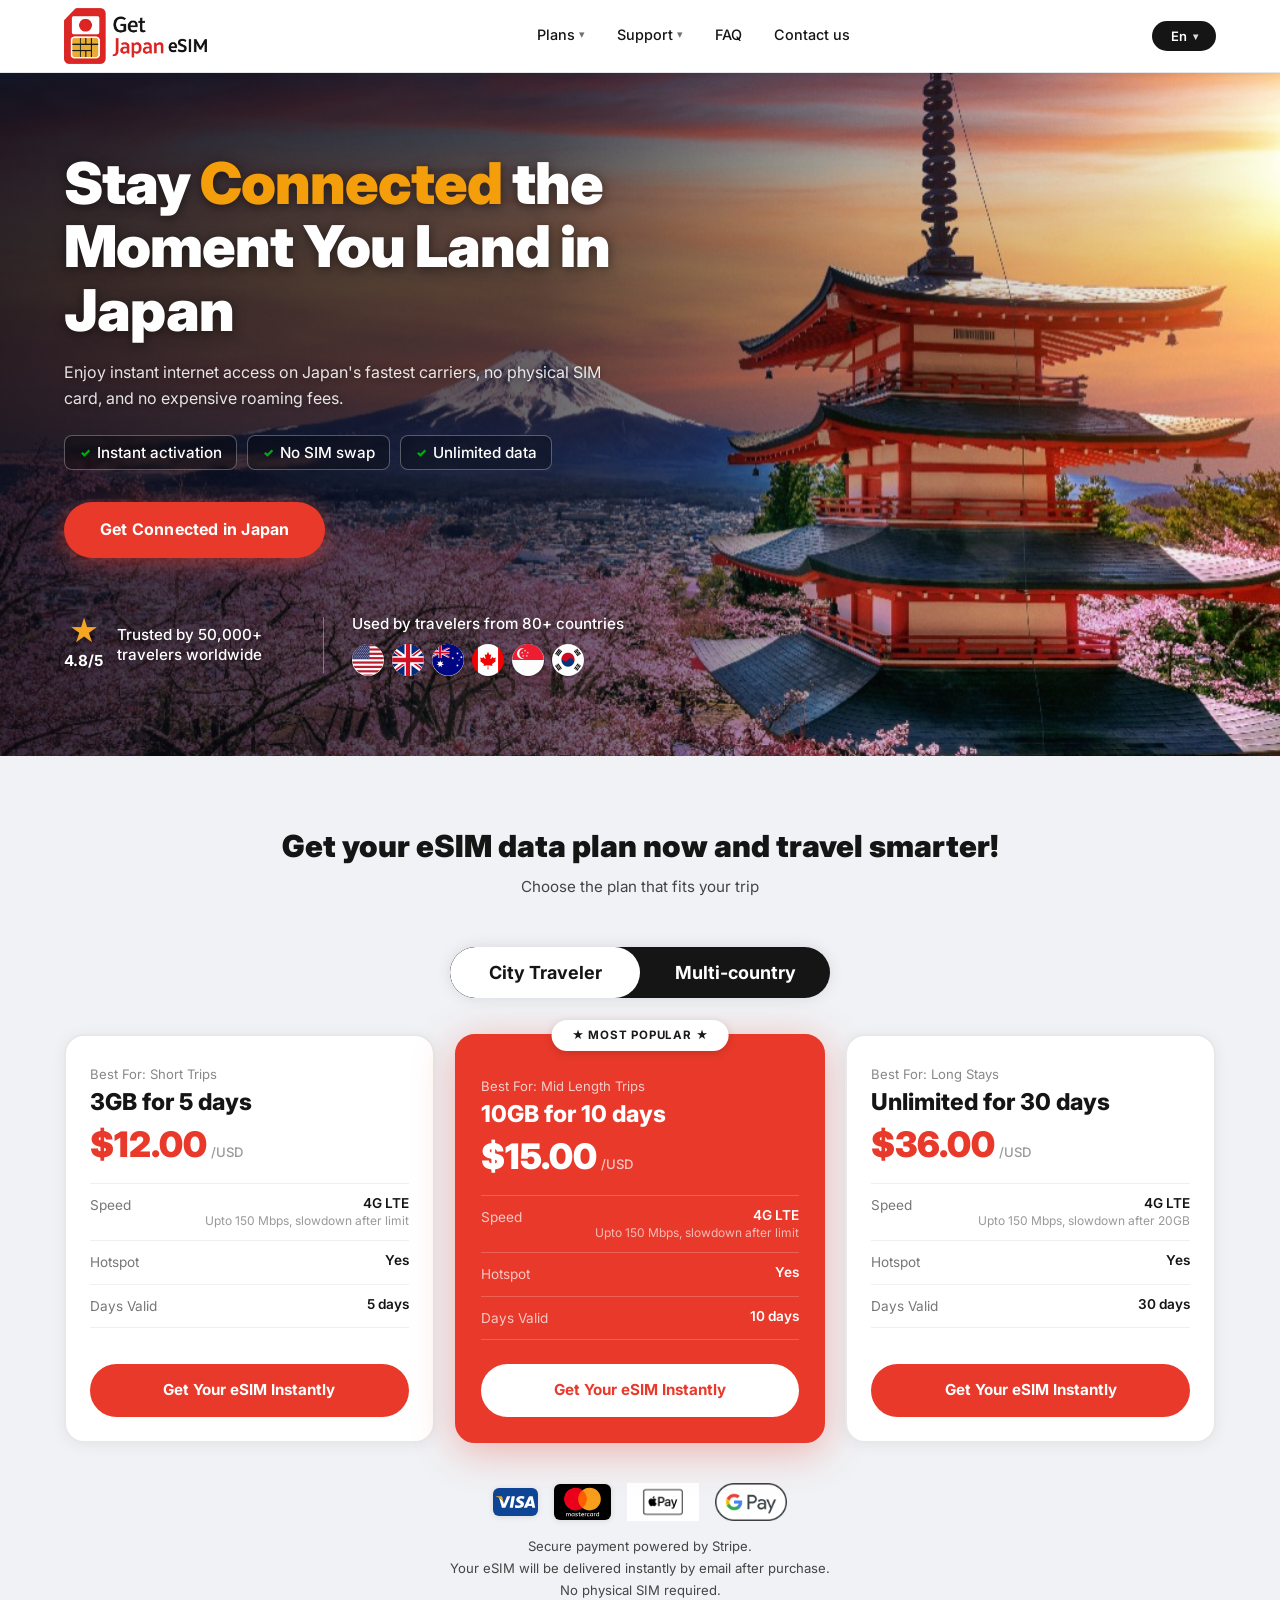
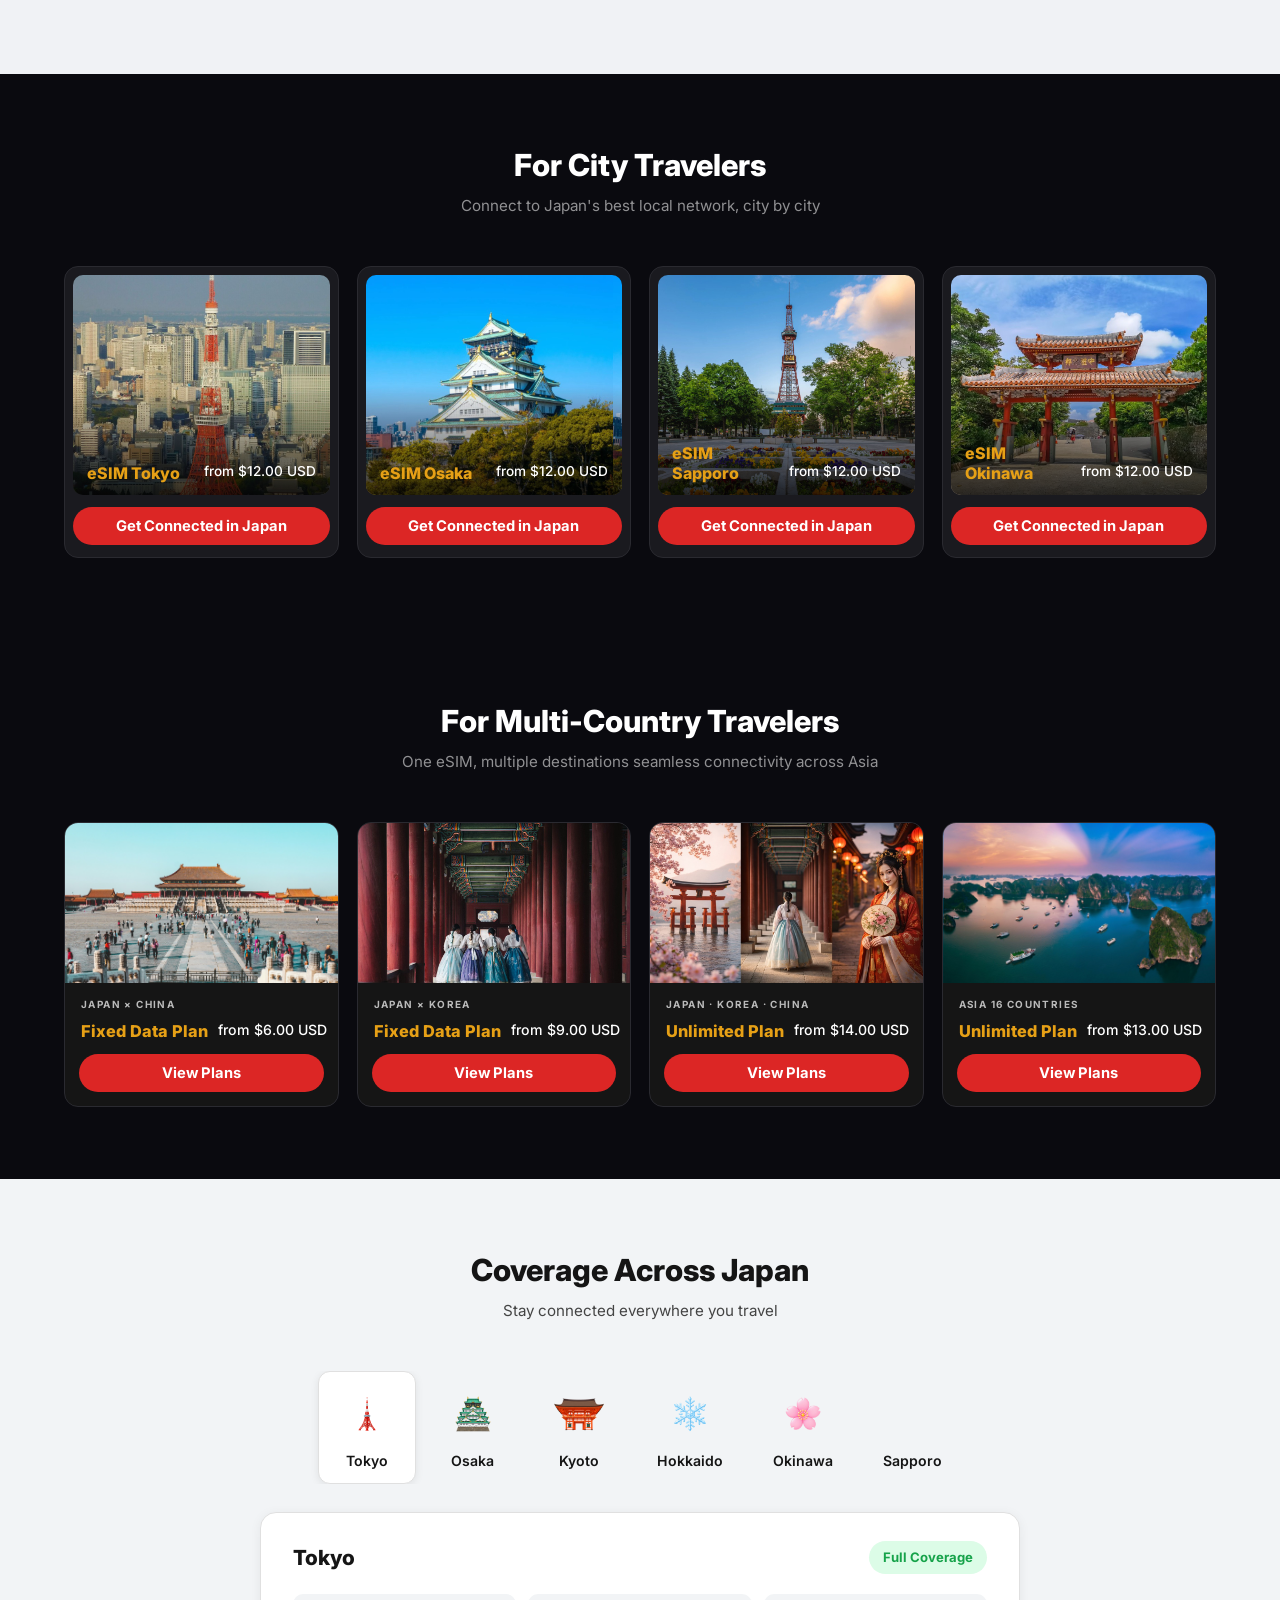
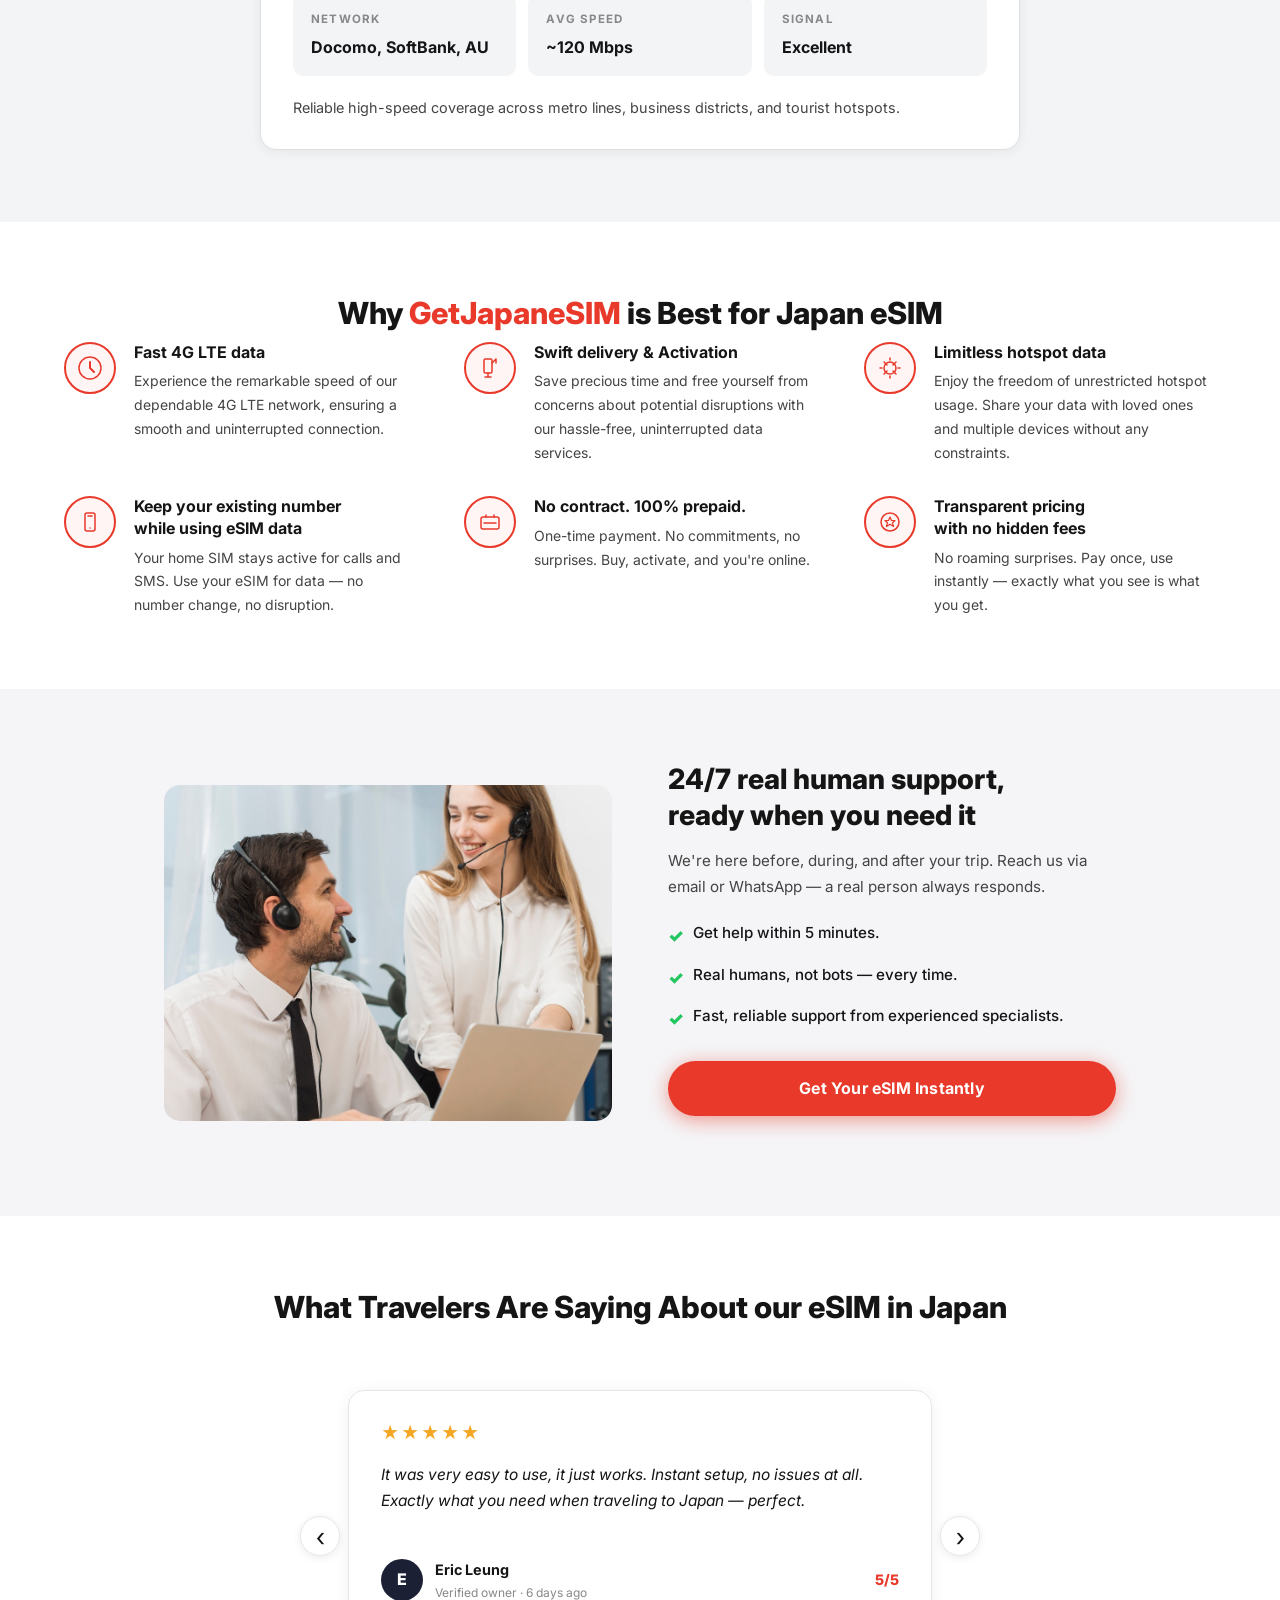
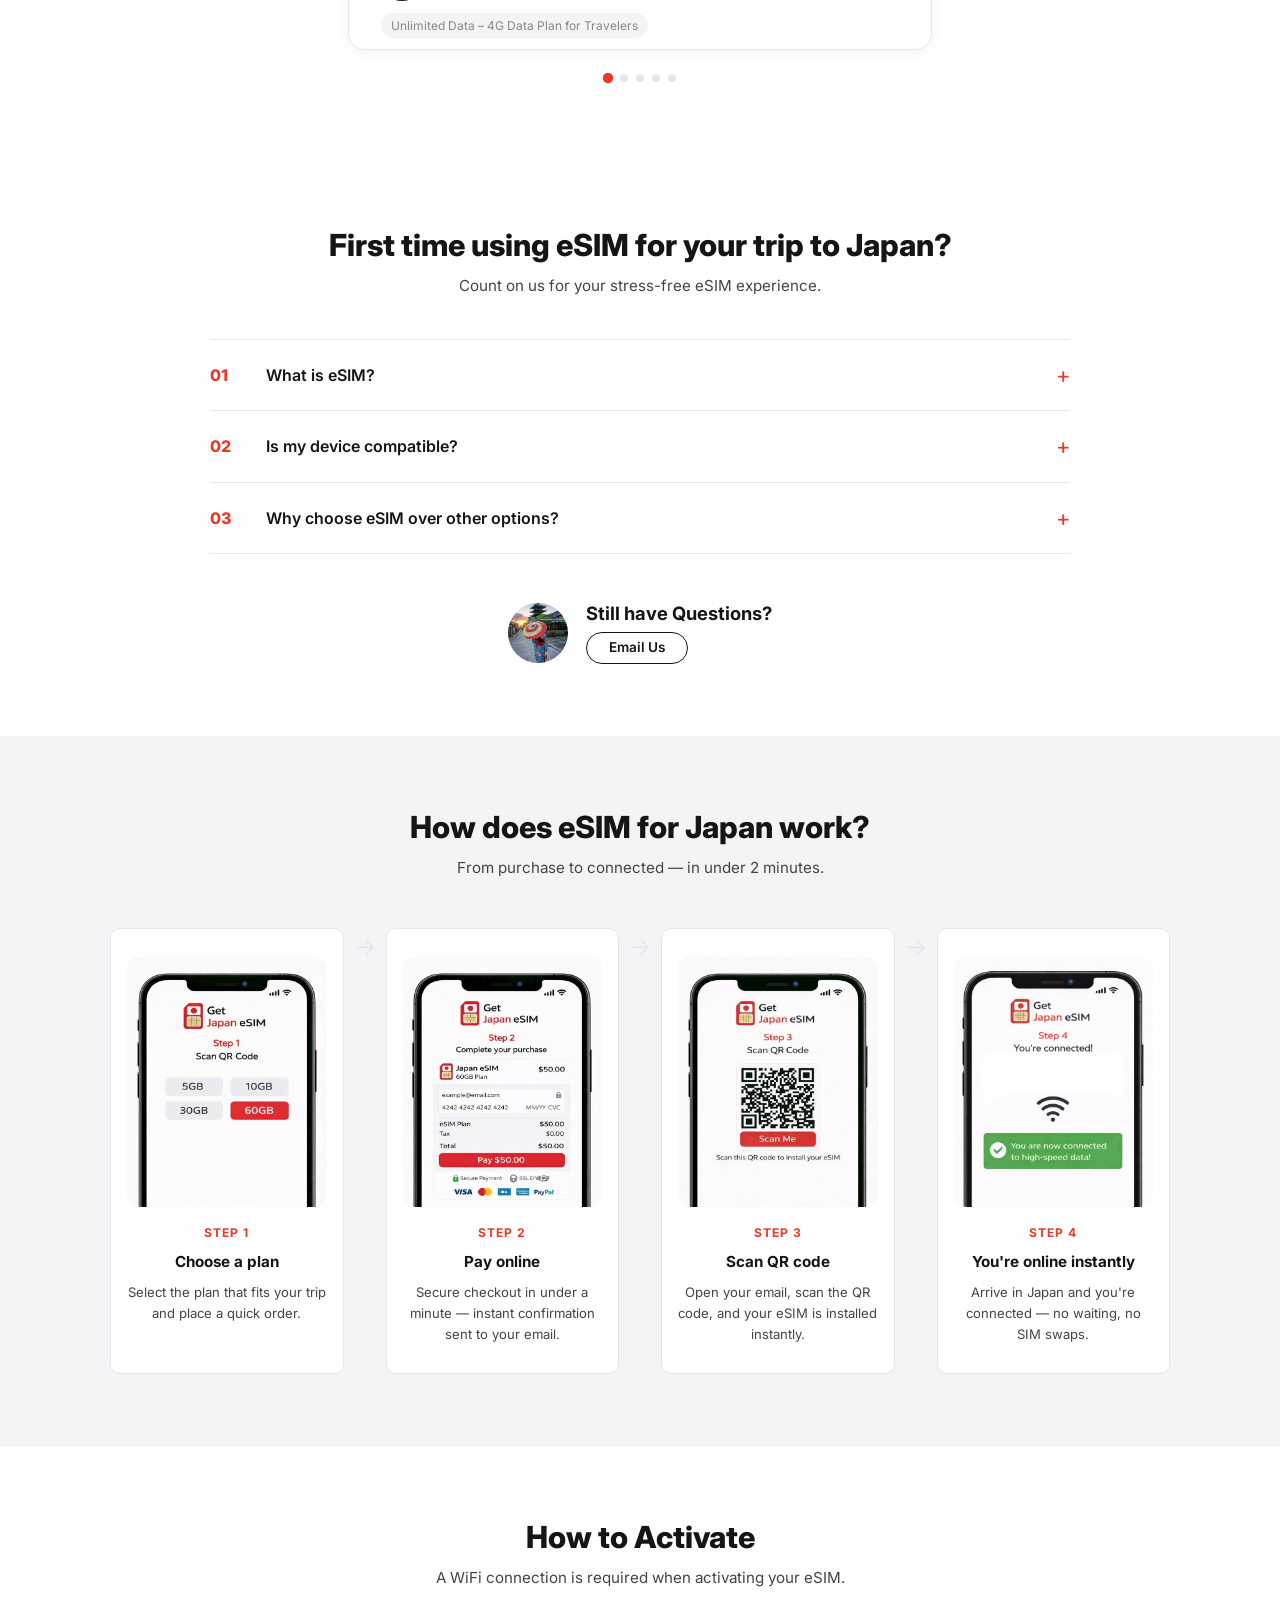
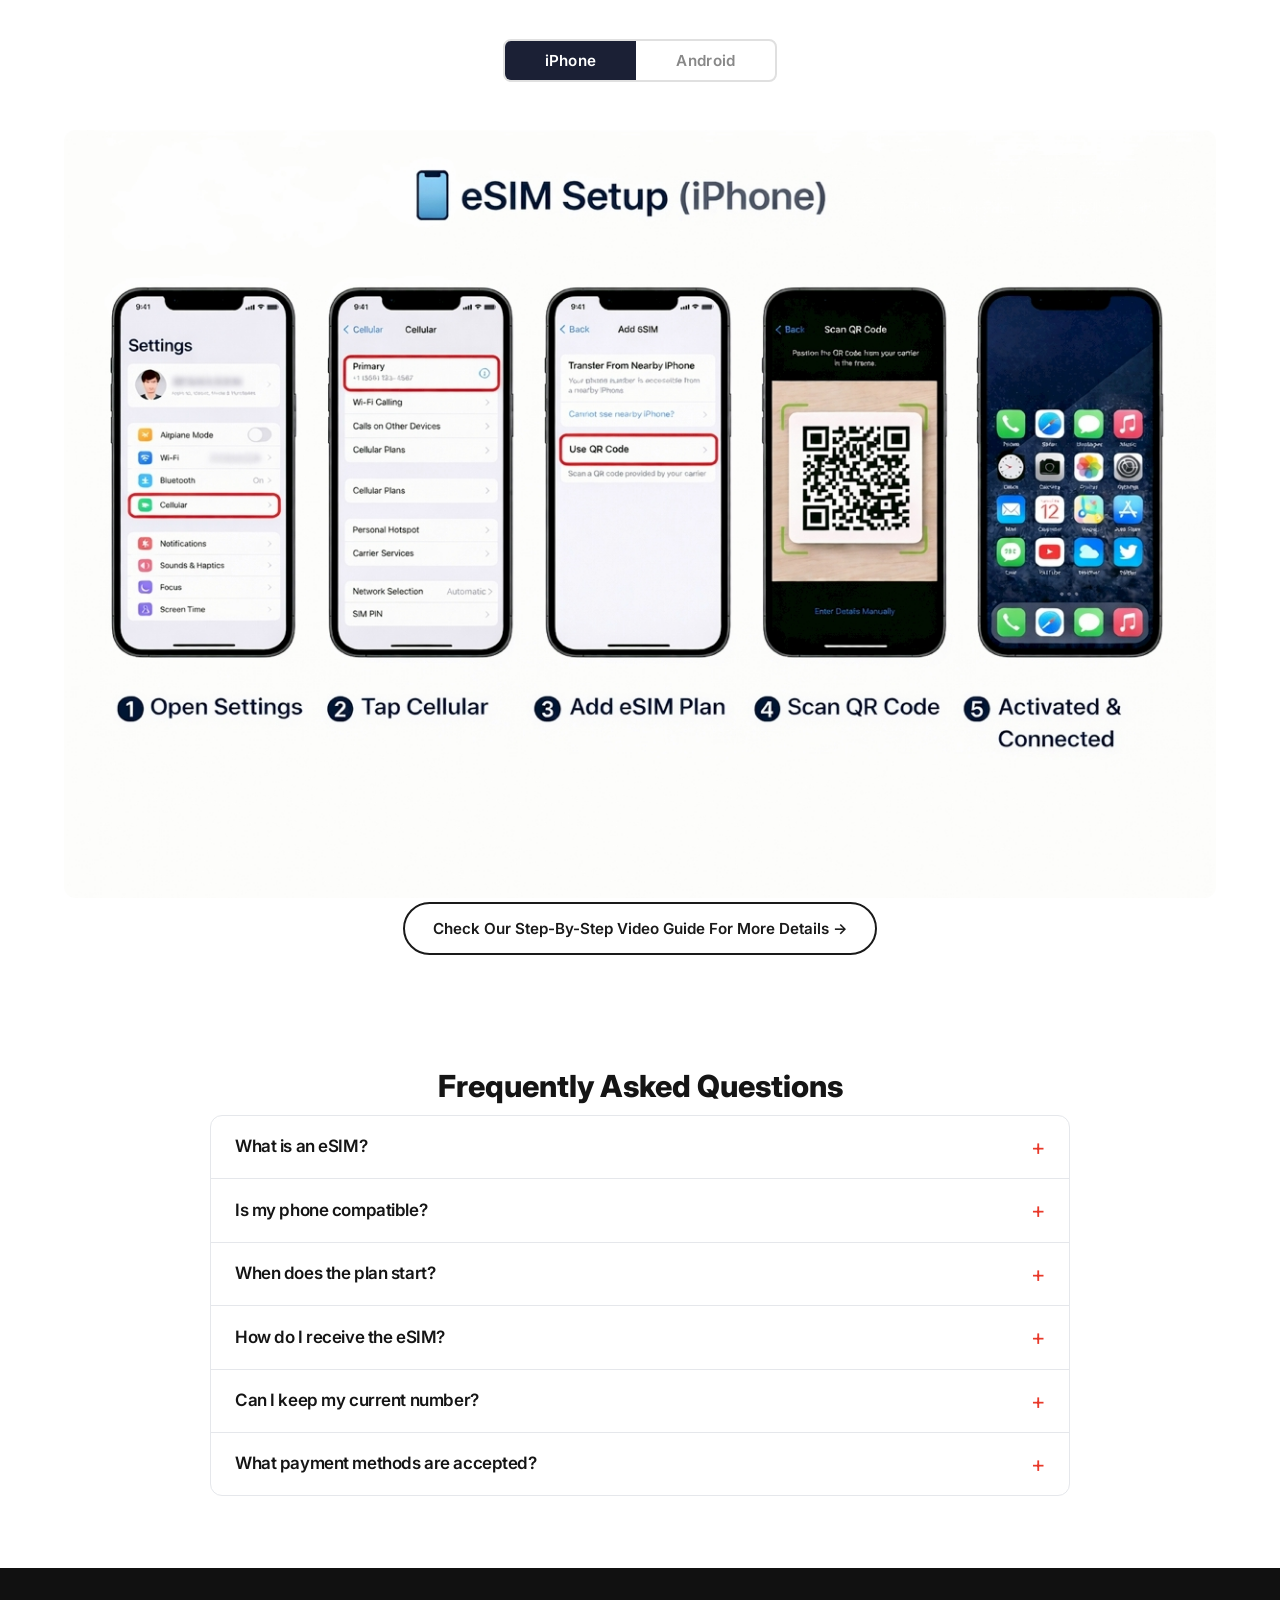
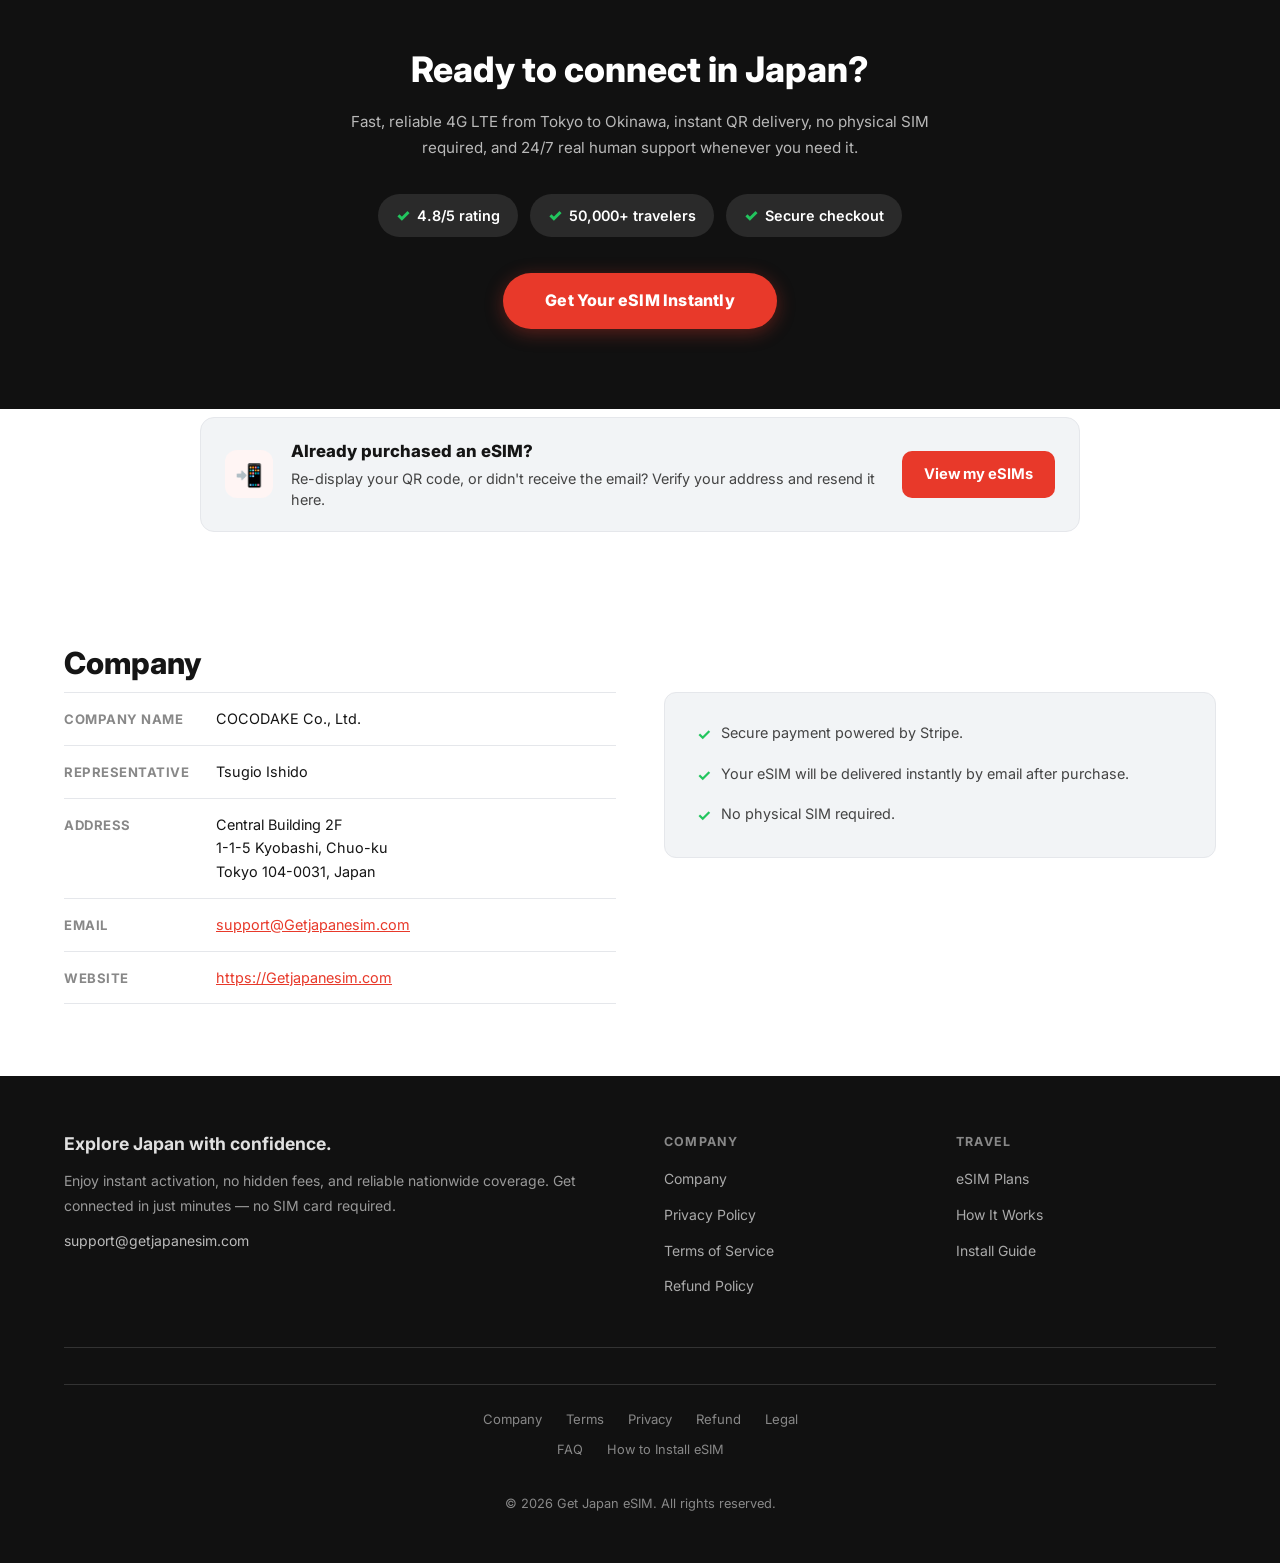
==== commit f66a6579: "feat(portal): email-verification gate for QR re-issue + LP wiring QR re-issue access (Figma: Email →" ====
--- a/index.html
+++ b/index.html
@@ -35,7 +35,6 @@
         <li class="nav-item has-dropdown">
           <a href="#" class="nav-link"><span data-i18n="nav.support">Support</span> <span class="caret">▾</span></a>
           <div class="dropdown">
-            <a href="#devices" data-i18n="nav.compat">eSIM Compatible Phones</a>
             <a href="#install" data-i18n="nav.activate">eSIM Activation Guide</a>
             <a href="mailto:support@Getjapanesim.com" data-i18n="nav.contact">Contact</a>
           </div>
@@ -911,6 +910,20 @@
   </div>
 </section>
 
+<!-- ===== eSIM BUYER HELP (QR re-issue) ===== -->
+<section class="buyer-help-section">
+  <div class="container">
+    <div class="buyer-help">
+      <div class="buyer-help__icon" aria-hidden="true">📲</div>
+      <div class="buyer-help__text">
+        <h3 class="buyer-help__title" data-i18n="buyer.title">Already purchased an eSIM?</h3>
+        <p class="buyer-help__desc" data-i18n="buyer.desc">Re-display your QR code, or didn't receive the email? Verify your address and resend it here.</p>
+      </div>
+      <a href="account-access.html" class="buyer-help__btn" data-i18n="buyer.btn">View my eSIMs</a>
+    </div>
+  </div>
+</section>
+
 <!-- ===== COMPANY INFO ===== -->
 <section class="section company-section" id="company">
   <div class="container">
@@ -1059,7 +1072,6 @@
 
     <!-- Support links -->
     <div class="mob-links">
-      <a href="#devices">eSIM Compatible Phones</a>
       <a href="#install">eSIM Activation Guide</a>
       <a href="#faq">FAQ</a>
       <a href="mailto:support@Getjapanesim.com">Contact</a>
--- a/css/style.css
+++ b/css/style.css
@@ -3899,3 +3899,41 @@
     margin-top: 0;
   }
 }
+
+/* ===== eSIM BUYER HELP (QR re-issue banner) ===== */
+.buyer-help-section { padding: 8px 0 40px; }
+.buyer-help {
+  display: flex;
+  align-items: center;
+  gap: 18px;
+  background: var(--bg-light, #F2F4F6);
+  border: 1px solid var(--border, #E5E7EB);
+  border-radius: 14px;
+  padding: 20px 24px;
+  max-width: 880px;
+  margin: 0 auto;
+}
+.buyer-help__icon {
+  width: 48px; height: 48px; flex-shrink: 0;
+  border-radius: 12px;
+  display: grid; place-items: center;
+  background: var(--red-light, #FFF5F4);
+  font-size: 1.4rem;
+}
+.buyer-help__text { flex: 1; min-width: 0; }
+.buyer-help__title { font-size: 1.05rem; font-weight: 800; color: var(--text, #151515); }
+.buyer-help__desc { font-size: 0.9rem; color: var(--text-mid, #444); margin-top: 3px; line-height: 1.5; }
+.buyer-help__btn {
+  flex-shrink: 0;
+  display: inline-flex; align-items: center; gap: 6px;
+  background: var(--red, #E8392A); color: #fff;
+  font-weight: 700; font-size: 0.92rem;
+  padding: 12px 22px; border-radius: 10px;
+  white-space: nowrap;
+  transition: all 0.22s ease;
+}
+.buyer-help__btn:hover { background: var(--red-dark, #C42E21); }
+@media (max-width: 640px) {
+  .buyer-help { flex-direction: column; text-align: center; align-items: center; padding: 22px 18px; }
+  .buyer-help__btn { width: 100%; justify-content: center; }
+}
